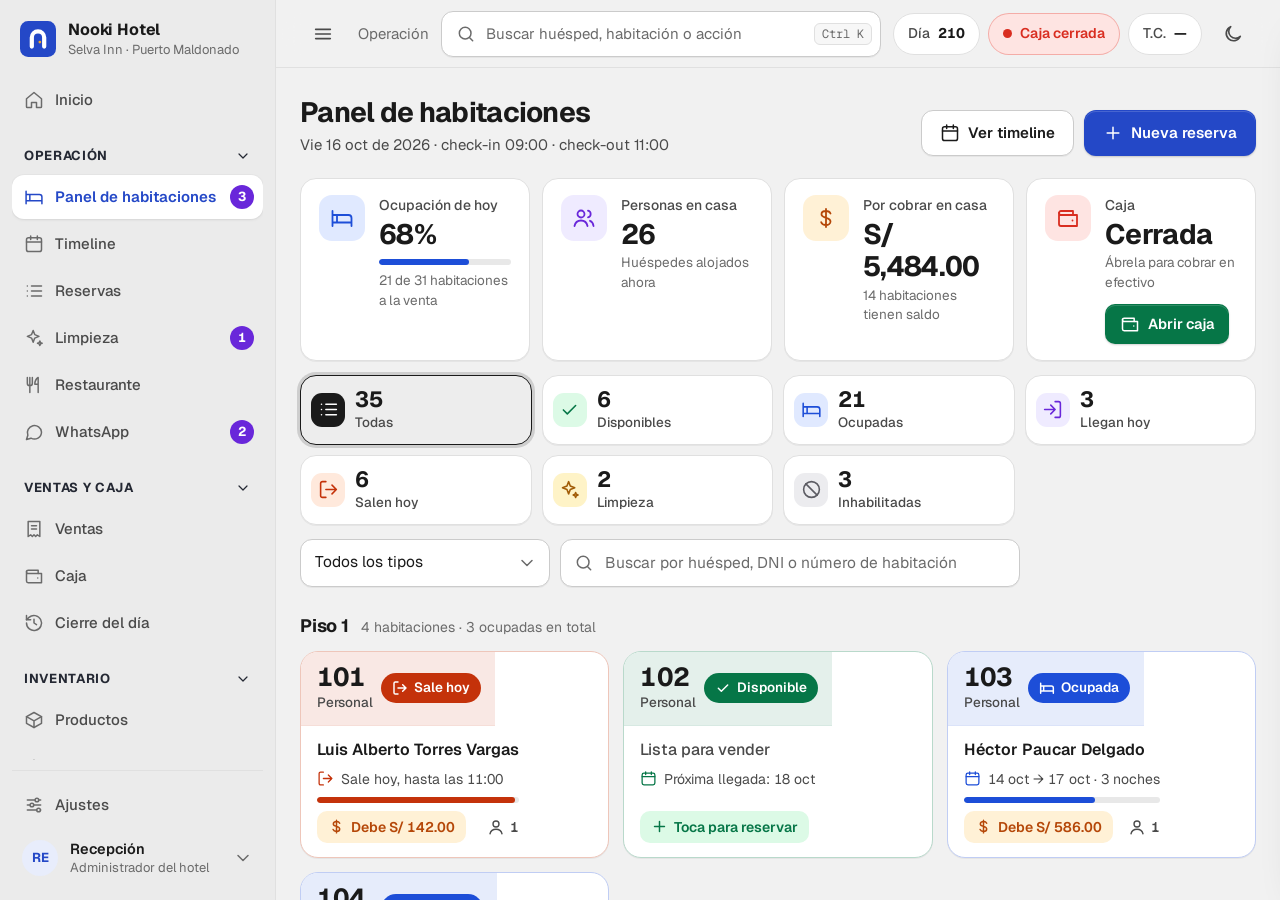
==== app/vista-previa/index.html @ d1048836 "Inicio con mapa de módulos por rol y vista previa del sistema completo - Inicio muestra todos los mó" ====
<!doctype html>
<html lang="es">
<head>
<!-- COPIA GENERADA de prototipo/Nooki-Hotel-prototipo.html (vista previa con datos de ejemplo). No editar aquí: editar el prototipo y volver a copiar. -->
<meta name="robots" content="noindex, nofollow">
<meta charset="utf-8">
<meta name="viewport" content="width=device-width,initial-scale=1,viewport-fit=cover">
<title>Vista previa · Nooki Hotel</title>
<link rel="preconnect" href="https://fonts.googleapis.com">
<link rel="preconnect" href="https://fonts.gstatic.com" crossorigin>
<link rel="stylesheet" href="https://fonts.googleapis.com/css2?family=Geist:wght@400;500;600;700&family=Geist+Mono:wght@400;500&display=swap">
<style>
/* Layout: app shell táctil — menú lateral claro, barra superior fija; tarjetas teñidas por estado; todo control mide 44–52 px para tocarse con el dedo. */
:root{
  color-scheme:light;
  --bg:#f1f1f1; --side:#ebebeb; --surface:#ffffff; --surface-2:#f7f7f7; --sunken:#e8e8e8;
  --hover:rgba(0,0,0,.05); --press:rgba(0,0,0,.09); --border:#e0e0e0; --border-2:#cbcbcb;
  --text:#1a1a1a; --text-2:#4a4a4a; --text-3:#6b6b6b;
  --grp-h:#242833;
  --primary:#2448c7; --primary-h:#1b379c; --on-primary:#ffffff;
  --accent:#2448c7; --accent-soft:#e8edfc; --on-accent:#ffffff; --focus:rgba(36,72,199,.3);
  /* estados: cinco familias de color bien separadas + gris */
  --ok:#067647; --ok-s:#dcfae6;
  --occ:#1d4ed8; --occ-s:#e0e9ff;
  --out:#c4320a; --out-s:#ffe9dc;
  --conf:#6927da; --conf-s:#efebff;
  --res:#6927da; --res-s:#f6f3ff;
  --clean:#a15c07; --clean-s:#fef3c7;
  --off:#5c5c63; --off-s:#ececef;
  --due:#b54708; --due-s:#fff1d6;
  --danger:#d92d20; --danger-s:#fee4e2;
  --on-s:#ffffff; --on-danger:#ffffff;
  --toast:#1a1a1a; --toast-fg:#f5f5f5;
  --scroll:rgba(0,0,0,.16); --scroll-h:rgba(0,0,0,.32);
  --sh-xs:0 1px 0 rgba(0,0,0,.05);
  --sh-sm:0 1px 3px rgba(0,0,0,.08),0 0 0 1px rgba(0,0,0,.02);
  --sh-lg:0 18px 44px -12px rgba(0,0,0,.22),0 2px 8px rgba(0,0,0,.06);
  --sans:"Geist", ui-sans-serif, system-ui, -apple-system, "Segoe UI", sans-serif;
  --mono:"Geist Mono", ui-monospace, SFMono-Regular, Menlo, Consolas, monospace;
  --ease:cubic-bezier(.2,.8,.2,1); --ease-dw:cubic-bezier(.32,.72,0,1);
}
/* Modo oscuro: solo si el usuario lo activa desde el botón */
:root[data-ui="dark"]{
  --bg:#0f0f0f; --side:#141414; --surface:#1a1a1a; --surface-2:#1f1f1f; --sunken:#121212;
  --hover:rgba(255,255,255,.06); --press:rgba(255,255,255,.1); --border:#2c2c2c; --border-2:#3c3c3c;
  --text:#ededed; --text-2:#b0b0b0; --text-3:#8a8a8a;
  --grp-h:#dfe3ec;
  --primary:#8ba5f7; --primary-h:#a9bdfa; --on-primary:#0f0f0f;
  --accent:#8ba5f7; --accent-soft:#1b2342; --on-accent:#0f0f0f; --focus:rgba(139,165,247,.35);
  --ok:#47cd89; --ok-s:#0f2b1d; --occ:#84a9ff; --occ-s:#172446; --out:#ff8a5b; --out-s:#33190d;
  --conf:#b9a4ff; --conf-s:#241b42; --res:#b9a4ff; --res-s:#1d1830; --clean:#fdb022; --clean-s:#2f2410;
  --off:#a0a0a8; --off-s:#242427; --due:#fdb022; --due-s:#2f2410;
  --danger:#f97066; --danger-s:#3a1715; --on-s:#111111; --on-danger:#1a0c0b;
  --toast:#ededed; --toast-fg:#141414;
  --scroll:rgba(255,255,255,.16); --scroll-h:rgba(255,255,255,.3);
  --sh-xs:0 1px 0 rgba(0,0,0,.3); --sh-sm:0 1px 3px rgba(0,0,0,.45);
  --sh-lg:0 18px 44px -12px rgba(0,0,0,.7),0 2px 8px rgba(0,0,0,.4);
  color-scheme:dark;
}

*,*::before,*::after{box-sizing:border-box}
html,body{height:100%}
body{background:var(--bg);color:var(--text);font-family:var(--sans);font-size:15px;line-height:1.45;-webkit-font-smoothing:antialiased;overflow:hidden;-webkit-tap-highlight-color:transparent}
button,input,textarea{font:inherit;color:inherit}
button{cursor:pointer;touch-action:manipulation}
h1,h2,h3,p,dl,dd,ul,ol{margin:0}
ul,ol{padding:0;list-style:none}
a{color:inherit}
.ic{width:20px;height:20px;flex:none;fill:none;stroke:currentColor;stroke-width:1.8;stroke-linecap:round;stroke-linejoin:round}
.tn{font-variant-numeric:tabular-nums}
.mono{font-family:var(--mono);font-size:.92em}
:focus-visible{outline:3px solid var(--accent);outline-offset:2px}
.sr{position:absolute;width:1px;height:1px;overflow:hidden;clip:rect(0 0 0 0);white-space:nowrap}
*{scrollbar-width:thin;scrollbar-color:var(--scroll) transparent}
*:hover{scrollbar-color:var(--scroll-h) transparent}
::-webkit-scrollbar{width:10px;height:10px}
::-webkit-scrollbar-track,::-webkit-scrollbar-corner{background:transparent}
::-webkit-scrollbar-button{display:none;width:0;height:0}
::-webkit-scrollbar-thumb{background:var(--scroll);border-radius:10px;border:3px solid transparent;background-clip:padding-box}
::-webkit-scrollbar-thumb:hover{background:var(--scroll-h);border:3px solid transparent;background-clip:padding-box}

/* status scopes */
.st-ok{--s:var(--ok);--ss:var(--ok-s)} .st-occ{--s:var(--occ);--ss:var(--occ-s)} .st-res{--s:var(--res);--ss:var(--res-s)}
.st-conf{--s:var(--conf);--ss:var(--conf-s)} .st-clean{--s:var(--clean);--ss:var(--clean-s)} .st-off{--s:var(--off);--ss:var(--off-s)}
.st-out{--s:var(--out);--ss:var(--out-s)} .st-dan{--s:var(--danger);--ss:var(--danger-s)} .st-due{--s:var(--due);--ss:var(--due-s)}
.st-all{--s:var(--text);--ss:var(--sunken)}
.pill{display:inline-flex;align-items:center;gap:6px;height:30px;padding:0 11px;border-radius:999px;background:var(--ss);color:var(--s);font-size:13.5px;font-weight:600;white-space:nowrap;flex:none}
.pill .ic{width:16px;height:16px;stroke-width:2.2}
.pill.solid{background:var(--s);color:var(--on-s)}
.pill.st-res,.pill.st-res.solid{background:var(--surface);color:var(--s);border:1.5px dashed var(--s);padding:0 10px}

/* shell */
.app{display:grid;grid-template-columns:276px minmax(0,1fr);height:100%}
.side{display:flex;flex-direction:column;min-height:0;background:var(--side);border-right:1px solid var(--border);padding-block:14px;padding-left:max(12px, env(safe-area-inset-left, 0px));padding-right:12px}
.brand{display:flex;align-items:center;gap:12px;padding:4px 8px 18px}
.brand svg{width:36px;height:36px;flex:none}
.brand b{display:block;font-weight:700;font-size:16px;letter-spacing:-.01em}
.brand small{display:block;color:var(--text-3);font-size:13px;white-space:nowrap;overflow:hidden;text-overflow:ellipsis}
.brand > div{min-width:0}
.nav{flex:1;min-height:0;overflow-y:auto;display:grid;align-content:start;gap:3px;margin-right:-8px;padding-right:8px;scrollbar-color:transparent transparent}
.nav:hover,.nav:focus-within{scrollbar-color:var(--scroll) transparent}
.nav::-webkit-scrollbar{width:8px}
.nav::-webkit-scrollbar-thumb{background:transparent}
.nav:hover::-webkit-scrollbar-thumb{background:var(--scroll);background-clip:padding-box}
.ni{display:flex;align-items:center;gap:12px;min-height:44px;padding:0 12px;border-radius:12px;color:var(--text-2);font-size:15px;font-weight:500;text-decoration:none;transition:background .15s,color .15s}
.ni:hover{background:var(--hover);color:var(--text)}
.ni:active{background:var(--press)}
.ni .ic{color:var(--text-3);transition:color .15s}
.ni.on{background:var(--surface);color:var(--accent);font-weight:600;box-shadow:var(--sh-sm)}
.ni.on .ic{color:var(--accent)}
.ni > span:not(.bd){min-width:0;overflow:hidden;text-overflow:ellipsis;white-space:nowrap}
.ni .bd{margin-left:auto;font-size:13px;font-weight:700;color:var(--on-s);font-variant-numeric:tabular-nums}
.ni .bd:not(:empty){min-width:24px;height:24px;display:inline-grid;place-items:center;padding:0 7px;border-radius:999px;background:var(--conf)}
.grp{margin-top:14px}
.grp-h{display:flex;align-items:center;justify-content:space-between;width:100%;min-height:34px;padding:0 12px;border:0;background:none;color:var(--text-3);font-size:13px;font-weight:600;border-radius:8px;text-transform:uppercase;letter-spacing:.05em}
.grp-h{color:var(--grp-h);font-weight:700}
.grp-h:hover{color:var(--grp-h);background:var(--hover)}
.grp-h .ic{width:16px;height:16px;transition:transform .25s var(--ease)}
.grp.closed .grp-h .ic{transform:rotate(-90deg)}
.grp-b{display:grid;grid-template-rows:1fr;transition:grid-template-rows .3s var(--ease)}
.grp.closed .grp-b{grid-template-rows:0fr}
.grp-b > div{overflow:hidden;display:grid;gap:3px;padding-top:2px}
.side-f{display:grid;gap:3px;border-top:1px solid var(--border);padding-top:12px;margin-top:10px}
.me{display:flex;align-items:center;gap:12px;width:100%;min-height:56px;padding:6px 10px;border:0;border-radius:12px;background:none;text-align:left}
.me:hover{background:var(--hover)}
.me b{display:block;font-size:14.5px;font-weight:600}
.me small{display:block;font-size:13px;color:var(--text-3)}
.me .ic{margin-left:auto;color:var(--text-3)}
.av{display:inline-grid;place-items:center;width:36px;height:36px;border-radius:50%;background:var(--accent-soft);color:var(--accent);font-size:13px;font-weight:700;flex:none}
.av .ic{width:18px;height:18px}
.av.sm{width:36px;height:36px;font-size:12.5px}
.av.lg{width:52px;height:52px;font-size:17px}
.side-scrim{display:none}

.main{position:relative;min-width:0;min-height:0;overflow-y:auto;overflow-x:hidden}
.top{position:sticky;top:0;z-index:30;display:flex;align-items:center;gap:12px;height:68px;padding-left:max(24px, env(safe-area-inset-left, 0px));padding-right:max(24px, env(safe-area-inset-right, 0px));background:color-mix(in srgb,var(--bg) 86%,transparent);-webkit-backdrop-filter:blur(14px) saturate(1.4);backdrop-filter:blur(14px) saturate(1.4);border-bottom:1px solid var(--border)}
.crumbs{flex:1 1 0;min-width:0;display:flex;align-items:center;gap:6px;font-size:15px;color:var(--text-3);white-space:nowrap;overflow:hidden}
.crumbs b{color:var(--text);font-weight:600;overflow:hidden;text-overflow:ellipsis}
.crumbs .ic{width:16px;height:16px}
.search-trig{flex:0 1 440px;display:flex;align-items:center;gap:10px;height:46px;padding:0 8px 0 14px;border:1px solid var(--border-2);border-radius:12px;background:var(--surface);color:var(--text-3);font-size:15px;box-shadow:var(--sh-xs);transition:border-color .15s,box-shadow .15s}
.search-trig:hover{border-color:var(--text-3);box-shadow:var(--sh-sm)}
.search-trig span{flex:1;text-align:left;overflow:hidden;text-overflow:ellipsis;white-space:nowrap}
kbd{font-family:var(--mono);font-size:12px;line-height:1;padding:4px 7px;border-radius:6px;border:1px solid var(--border);background:var(--surface-2);color:var(--text-3)}
.top-r{flex:1 1 0;display:flex;align-items:center;justify-content:flex-end;gap:8px}
.tag{display:inline-flex;align-items:center;gap:8px;height:42px;padding:0 14px;border-radius:999px;border:1px solid var(--border);background:var(--surface);font-size:14px;font-weight:500;color:var(--text-2);white-space:nowrap}
button.tag{transition:border-color .15s,background .15s,color .15s}
button.tag:hover{border-color:var(--border-2)}
.tag b{font-weight:700;color:var(--text);font-variant-numeric:tabular-nums}
#cajaBtn{background:var(--danger-s);border-color:color-mix(in srgb,var(--danger) 30%,transparent);color:var(--danger);font-weight:600}
#cajaBtn.on{background:var(--ok-s);border-color:color-mix(in srgb,var(--ok) 30%,transparent);color:var(--ok)}
.tag .dot{width:9px;height:9px;border-radius:50%;background:currentColor}
.tag.on .dot{box-shadow:0 0 0 4px color-mix(in srgb,currentColor 18%,transparent)}
.only-m{display:none}

.view{max-width:1400px;margin-inline:auto;padding-block:28px 80px;padding-left:max(24px, env(safe-area-inset-left, 0px));padding-right:max(24px, env(safe-area-inset-right, 0px))}
.view.enter > *{animation:viewIn .4s var(--ease) both}
.view.enter > *:nth-child(2){animation-delay:.04s}
.view.enter > *:nth-child(3){animation-delay:.08s}
.view.enter > *:nth-child(n+4){animation-delay:.12s}
@keyframes viewIn{from{opacity:0;transform:translateY(6px)}}
@keyframes fadeUp{from{opacity:0;transform:translateY(8px)}}
@keyframes fadeIn{from{opacity:0;transform:translateY(3px)}}

.page-head{display:flex;align-items:flex-end;justify-content:space-between;gap:16px;flex-wrap:wrap;margin-bottom:22px}
h1{font-size:28px;font-weight:700;letter-spacing:-.025em;line-height:1.15;text-wrap:balance}
.sub{color:var(--text-2);font-size:15px;margin-top:6px}
.head-actions{display:flex;gap:10px;flex-wrap:wrap}
.back{display:inline-flex;align-items:center;gap:6px;min-height:40px;color:var(--text-2);font-size:15px;font-weight:500;text-decoration:none;margin-bottom:2px}
.back:hover{color:var(--text)}

/* controls */
.btn{display:inline-flex;align-items:center;justify-content:center;gap:8px;min-height:46px;padding:0 18px;border-radius:12px;border:1px solid var(--border-2);background:var(--surface);color:var(--text);font-size:15px;font-weight:600;white-space:nowrap;text-decoration:none;box-shadow:var(--sh-xs);transition:background .15s,border-color .15s,transform .12s,box-shadow .15s,filter .15s}
.btn:hover{background:var(--surface-2);border-color:var(--text-3)}
.btn:active{transform:scale(.97)}
.btn-primary,.btn-ok,.btn-occ,.btn-out,.btn-danger{border-color:transparent;box-shadow:inset 0 1px 0 rgba(255,255,255,.16),0 1px 2px rgba(0,0,0,.18)}
.btn-primary{background:var(--primary);color:var(--on-primary)}
.btn-primary:hover{background:var(--primary-h);border-color:transparent}
.btn-ok{background:var(--ok);color:var(--on-s)}
.btn-occ{background:var(--occ);color:var(--on-s)}
.btn-out{background:var(--out);color:var(--on-s)}
.btn-danger{background:var(--danger);color:var(--on-danger)}
.btn-ok:hover,.btn-occ:hover,.btn-out:hover,.btn-danger:hover{border-color:transparent;filter:brightness(.92)}
.btn-ok:hover{background:var(--ok)} .btn-occ:hover{background:var(--occ)} .btn-out:hover{background:var(--out)} .btn-danger:hover{background:var(--danger)}
.btn-sm{min-height:40px;padding:0 14px;font-size:14.5px;border-radius:10px}
.btn-lg{min-height:54px;font-size:16px;border-radius:14px}
.btn-block{width:100%}
.btn[disabled]{opacity:.45;pointer-events:none}
.btn-icon{display:inline-grid;place-items:center;width:46px;height:46px;border-radius:12px;border:1px solid transparent;background:none;color:var(--text-2);transition:background .15s,color .15s}
.btn-icon:hover{background:var(--hover);color:var(--text)}
.btn-icon:active{background:var(--press)}
.btn-icon .ic{width:22px;height:22px}
.card{background:var(--surface);border:1px solid var(--border);border-radius:16px;box-shadow:var(--sh-xs)}
input[type=text],input[type=search],input[type=number],input[type=date],input[type=email],input[type=time],input[type=tel],input:not([type]),textarea{width:100%;height:48px;padding:0 14px;border-radius:12px;border:1px solid var(--border-2);background:var(--surface);font-size:15.5px;box-shadow:var(--sh-xs);transition:border-color .15s,box-shadow .15s}
textarea{height:auto;min-height:88px;padding:12px 14px;resize:vertical;line-height:1.45}
input:focus,textarea:focus{outline:none;border-color:var(--accent);box-shadow:0 0 0 4px var(--focus)}
input::placeholder,textarea::placeholder{color:var(--text-3)}
input[type=search]::-webkit-search-cancel-button{display:none}
.err-b{border-color:var(--danger)!important;box-shadow:0 0 0 3px var(--danger-s)!important}
.field{display:grid;grid-template-columns:minmax(0,1fr);gap:8px;min-width:0;align-content:start}
.field > label,.field > .lb{font-size:14px;font-weight:600;color:var(--text-2)}
.ferr{display:flex;align-items:center;gap:6px;font-size:14px;font-weight:500;color:var(--danger)}
.inp-ic{position:relative}
.inp-ic > .ic{position:absolute;left:14px;top:50%;translate:0 -50%;color:var(--text-3);pointer-events:none}
.inp-ic input{padding-left:44px}
.inp-pre{position:relative}
.inp-pre > span{position:absolute;left:14px;top:50%;translate:0 -50%;color:var(--text-3);font-size:15px;font-weight:500;pointer-events:none}
.inp-pre input{padding-left:40px;font-variant-numeric:tabular-nums;font-weight:600}
.sel{display:inline-flex;align-items:center;justify-content:space-between;gap:10px;width:100%;min-height:48px;padding:0 12px 0 14px;border-radius:12px;border:1px solid var(--border-2);background:var(--surface);font-size:15.5px;text-align:left;box-shadow:var(--sh-xs);transition:border-color .15s,box-shadow .15s}
.sel:hover{border-color:var(--text-3)}
.sel span{min-width:0;overflow:hidden;text-overflow:ellipsis;white-space:nowrap}
.sel.ph span{color:var(--text-3)}
.sel .ic{color:var(--text-3);transition:transform .2s var(--ease)}
.sel[aria-expanded="true"]{border-color:var(--accent);box-shadow:0 0 0 4px var(--focus)}
.sel[aria-expanded="true"] .ic{transform:rotate(180deg)}
.segm{display:grid;grid-auto-flow:column;grid-auto-columns:1fr;gap:4px;padding:4px;border-radius:14px;background:var(--sunken)}
.segm button{min-height:44px;border:0;border-radius:10px;background:none;color:var(--text-2);font-size:15px;font-weight:600;transition:background .2s,color .2s,box-shadow .2s}
.segm button[aria-checked="true"]{background:var(--surface);color:var(--accent);box-shadow:var(--sh-sm)}
.stepper{display:flex;align-items:center;justify-content:space-between;height:48px;padding:0 4px;border-radius:12px;border:1px solid var(--border-2);background:var(--surface)}
.stepper button{width:44px;height:40px;border:0;border-radius:9px;background:var(--surface-2);color:var(--text);font-size:20px;font-weight:600;line-height:1}
.stepper button:hover{background:var(--hover)}
.stepper button:active{background:var(--press)}
.stepper output{font-weight:600;font-size:15.5px;font-variant-numeric:tabular-nums}
.warn{display:flex;align-items:center;gap:10px;flex-wrap:wrap;padding:12px 14px;border-radius:12px;background:var(--clean-s);color:var(--clean);font-size:14.5px;font-weight:500}
.warn span{flex:1;min-width:160px}

/* panel */
.kpis{display:grid;grid-template-columns:repeat(4,minmax(0,1fr));gap:12px;margin-bottom:14px}
.kpi{display:flex;gap:14px;align-items:flex-start;padding:16px 18px;text-align:left;min-width:0}
button.kpi{cursor:pointer;transition:border-color .15s,box-shadow .15s,transform .12s}
button.kpi:hover{border-color:color-mix(in srgb,var(--s) 40%,var(--surface));box-shadow:var(--sh-sm)}
button.kpi:active{transform:scale(.985)}
.kpi-ic{display:grid;place-items:center;width:46px;height:46px;border-radius:13px;background:var(--ss);color:var(--s);flex:none}
.kpi-ic .ic{width:24px;height:24px}
.kpi-t{display:grid;gap:3px;min-width:0;flex:1}
.kpi .k{font-size:14px;font-weight:500;color:var(--text-2)}
.kpi .v{font-size:28px;font-weight:700;letter-spacing:-.025em;font-variant-numeric:tabular-nums;line-height:1.15;color:var(--text)}
.kpi .s{font-size:13.5px;color:var(--text-3)}
.kpi .btn{margin-top:8px;justify-self:start}
.meter{display:block;height:6px;border-radius:6px;background:var(--sunken);overflow:hidden;margin-block:6px 3px}
.meter i{display:block;height:100%;border-radius:6px;background:var(--s,var(--accent));transform-origin:left;animation:grow .9s var(--ease) both}
@keyframes grow{from{transform:scaleX(0)}}
.ftiles{display:grid;grid-template-columns:repeat(7,minmax(0,1fr));gap:10px;margin-bottom:14px}
.ft{display:grid;grid-template-columns:auto minmax(0,1fr);grid-template-rows:auto auto;column-gap:10px;align-items:center;min-height:70px;padding:10px;border-radius:16px;border:1.5px solid var(--border);background:var(--surface);text-align:left;box-shadow:var(--sh-xs);transition:border-color .18s,background .18s,box-shadow .18s,transform .12s}
.ft:hover{border-color:color-mix(in srgb,var(--s) 45%,var(--surface))}
.ft:active{transform:scale(.97)}
.ft-ic{grid-row:1/3;display:grid;place-items:center;width:34px;height:34px;border-radius:11px;background:var(--ss);color:var(--s);transition:background .18s,color .18s}
.ft-ic .ic{width:21px;height:21px}
.ft-n{font-size:22px;font-weight:700;line-height:1.1;font-variant-numeric:tabular-nums;color:var(--text)}
.ft-l{font-size:13.5px;font-weight:500;color:var(--text-2);white-space:nowrap;overflow:hidden;text-overflow:ellipsis}
.ft[aria-pressed="true"]{border-color:var(--s);background:color-mix(in srgb,var(--s) 8%,var(--surface));box-shadow:0 0 0 3px color-mix(in srgb,var(--s) 16%,transparent)}
.ft[aria-pressed="true"] .ft-ic{background:var(--s);color:var(--on-s)}
.ft[aria-pressed="true"] .ft-n{color:var(--s)}
.st-all.ft[aria-pressed="true"] .ft-n{color:var(--text)}
.ft.st-res .ft-ic{border:1.5px dashed var(--s)}
.toolbar{display:flex;align-items:center;gap:10px;flex-wrap:wrap;margin-bottom:26px}
.toolbar .sel{width:250px}
.toolbar .tb-s{flex:1 1 260px;max-width:460px}
.floor{margin-bottom:30px}
.floor-h{display:flex;align-items:baseline;gap:12px;margin-bottom:12px}
.floor-h h2{font-size:18px;font-weight:700;letter-spacing:-.01em}
.floor-h span{font-size:14px;color:var(--text-3)}
.rooms{display:grid;grid-template-columns:repeat(auto-fill,minmax(250px,1fr));gap:14px}
.room{display:flex;flex-direction:column;min-height:186px;padding:0;border-radius:18px;border:1.5px solid color-mix(in srgb,var(--s) 28%,var(--surface));background:var(--surface);text-align:left;overflow:hidden;box-shadow:var(--sh-xs);transition:border-color .18s,box-shadow .18s,transform .18s;animation:fadeUp .42s var(--ease) both;animation-delay:calc(var(--i) * 14ms)}
.soft .room{animation:none}
.room:hover{border-color:color-mix(in srgb,var(--s) 55%,var(--surface));box-shadow:0 6px 18px -8px color-mix(in srgb,var(--s) 45%,transparent);transform:translateY(-2px)}
.room:active{transform:scale(.98)}
.rc-top{display:flex;align-items:center;justify-content:space-between;gap:8px;padding:12px 14px 12px 16px;background:color-mix(in srgb,var(--s) 11%,var(--surface));border-bottom:1px solid color-mix(in srgb,var(--s) 16%,var(--surface))}
.rc-num{display:block;font-size:26px;font-weight:700;letter-spacing:-.03em;line-height:1.05;font-variant-numeric:tabular-nums;color:var(--text)}
.rc-type{display:block;font-size:13.5px;font-weight:500;color:var(--text-2);margin-top:2px}
.rc-body{flex:1;display:flex;flex-direction:column;gap:8px;padding:12px 16px 14px}
.room.st-off .rc-body{background:repeating-linear-gradient(135deg,var(--surface) 0 10px,var(--surface-2) 10px 20px)}
.rc-guest{display:block;font-size:16px;font-weight:600;white-space:nowrap;overflow:hidden;text-overflow:ellipsis}
.rc-guest.mu{color:var(--text-2);font-weight:500;white-space:normal}
.rc-dates{display:flex;align-items:center;gap:7px;font-size:14px;color:var(--text-2);font-variant-numeric:tabular-nums}
.rc-dates .ic{width:17px;height:17px;color:var(--s)}
.rc-bar{display:block;height:6px;border-radius:6px;background:var(--sunken);overflow:hidden}
.rc-bar i{display:block;height:100%;border-radius:6px;background:var(--s)}
.rc-foot{margin-top:auto;display:flex;align-items:center;justify-content:space-between;gap:8px}
.badge{display:inline-flex;align-items:center;gap:6px;min-height:32px;padding:0 11px;border-radius:10px;font-size:14px;font-weight:600;font-variant-numeric:tabular-nums}
.badge .ic{width:17px;height:17px;stroke-width:2.1}
.badge.due{background:var(--due-s);color:var(--due)}
.badge.paid,.badge.free{background:var(--ok-s);color:var(--ok)}
.badge.clean{background:var(--clean-s);color:var(--clean)}
.pax{display:inline-flex;align-items:center;gap:5px;color:var(--text-2);font-size:14px;font-weight:600;font-variant-numeric:tabular-nums}
.pax .ic{width:18px;height:18px}
.empty{padding:36px 18px;text-align:center;color:var(--text-3);border:1.5px dashed var(--border-2);border-radius:16px;font-size:15px}
.empty b{display:block;color:var(--text);font-weight:600;margin-bottom:4px}

/* popover */
.pop{position:fixed;z-index:95;min-width:220px;max-width:min(400px,calc(100vw - 16px));max-height:min(440px,calc(100vh - 24px));overflow-y:auto;padding:6px;border-radius:16px;background:var(--surface);border:1px solid var(--border);box-shadow:var(--sh-lg);animation:popIn .17s var(--ease) both}
.pop.out{animation:popOut .12s ease forwards}
@keyframes popIn{from{opacity:0;transform:scale(.96) translateY(-4px)}}
@keyframes popOut{to{opacity:0;transform:scale(.97)}}
.mi{display:flex;align-items:center;gap:12px;width:100%;min-height:48px;padding:0 12px;border:0;border-radius:10px;background:none;font-size:15.5px;text-align:left;color:var(--text)}
.mi:hover,.mi:focus-visible,.mi.act{background:var(--hover);outline:none}
.mi:active{background:var(--press)}
.mi .ic{color:var(--text-3)}
.mi > span{flex:1;min-width:0;overflow:hidden;text-overflow:ellipsis;white-space:nowrap}
.mi small{color:var(--text-3);font-size:13.5px;font-variant-numeric:tabular-nums;white-space:nowrap}
.mi .tick{color:var(--accent)}
.mi[aria-selected="true"]{color:var(--accent);font-weight:600}
.mi.danger,.mi.danger .ic{color:var(--danger)}
.mi[disabled]{opacity:.5;cursor:default}
.mi.cli{padding-block:8px}
.mi.cli > span{display:grid;white-space:normal}
.mi.cli b{font-weight:600;overflow:hidden;text-overflow:ellipsis;white-space:nowrap}
.mh{padding:10px 12px 4px;font-size:12.5px;font-weight:700;color:var(--text-3);text-transform:uppercase;letter-spacing:.05em}
.sep{height:1px;background:var(--border);margin:6px -6px}
.pop-s{display:flex;align-items:center;gap:10px;margin:-6px -6px 6px;padding:4px 14px;border-bottom:1px solid var(--border)}
.pop-s .ic{color:var(--text-3)}
.pop-s input{border:0!important;box-shadow:none!important;padding:0;height:48px;background:transparent}
.pop-txt{padding:10px 12px 12px;font-size:14.5px;color:var(--text-2);max-width:300px}
.pop-txt b{display:block;color:var(--text);font-weight:700;margin-bottom:2px}
.pop-form{display:grid;gap:12px;padding:10px;width:290px}

/* drawer */
.dw{position:fixed;inset:0;z-index:60;pointer-events:none}
.dw.open{pointer-events:auto}
.dw-scrim{position:absolute;inset:0;background:rgba(12,12,11,.3);opacity:0;transition:opacity .3s ease}
.dw.open .dw-scrim{opacity:1}
.drawer{position:absolute;top:calc(10px + env(safe-area-inset-top, 0px));right:calc(10px + env(safe-area-inset-right, 0px));bottom:calc(10px + env(safe-area-inset-bottom, 0px));width:min(600px,calc(100vw - 20px));display:flex;flex-direction:column;overflow:hidden;background:var(--surface);border:1px solid var(--border);border-radius:20px;box-shadow:var(--sh-lg);transform:translateX(calc(100% + 24px));transition:transform .5s var(--ease-dw)}
.dw.open .drawer{transform:none}
#dwIn{display:flex;flex-direction:column;height:100%;min-height:0}
.dw-h{display:flex;align-items:center;justify-content:space-between;gap:12px;padding:16px 12px 16px 20px;background:color-mix(in srgb,var(--s,var(--text)) 10%,var(--surface));border-bottom:1px solid color-mix(in srgb,var(--s,var(--text)) 18%,var(--surface))}
.dw-num{display:block;font-size:26px;font-weight:700;letter-spacing:-.025em;line-height:1.1}
.dw-type{display:block;font-size:14.5px;color:var(--text-2);margin-top:3px}
.dw-h > div:first-child{min-width:0}
.pill.pill-m{display:none}
.dw-hact{display:flex;align-items:center;gap:4px}
.dw-hact .pill{margin-right:4px}
.dw-body{flex:1;min-height:0;overflow-y:auto;padding:20px;display:flex;flex-direction:column;gap:20px}
.dw-body > *{flex:none}
.guest{display:flex;align-items:center;gap:14px;flex-wrap:wrap}
.guest b{display:block;font-size:18px;font-weight:700}
.guest > div > span{display:block;color:var(--text-2);font-size:14.5px}
.chip{display:inline-flex;align-items:center;gap:7px;min-height:36px;padding:0 12px;border-radius:999px;border:1px solid var(--border-2);font-size:14px;font-weight:500;color:var(--text-2);margin-left:auto}
.chip .ic{width:17px;height:17px}
.stay{display:grid;grid-template-columns:repeat(3,minmax(0,1fr));gap:1px;background:var(--border);border:1px solid var(--border);border-radius:14px;overflow:hidden}
.stay > div{background:var(--surface);padding:12px 14px;min-width:0}
.stay dt{font-size:13px;font-weight:500;color:var(--text-3)}
.stay dd{margin-top:3px;font-size:15.5px;font-weight:600;overflow:hidden;text-overflow:ellipsis}
.stay dd small{display:block;font-weight:400;font-size:13.5px;color:var(--text-2)}
.tabs{position:relative;display:flex;gap:4px;border-bottom:1px solid var(--border);overflow-x:auto;scrollbar-width:none}
.tabs::-webkit-scrollbar{display:none}
.tab{flex:none;min-height:50px;padding:0 14px;border:0;background:none;color:var(--text-3);font-size:15.5px;font-weight:600;white-space:nowrap;transition:color .2s}
.tab:hover{color:var(--text-2)}
.tab[aria-selected="true"]{color:var(--accent)}
.tab .c{margin-left:6px;padding:2px 8px;border-radius:999px;background:var(--sunken);color:var(--text-2);font-size:13px;font-variant-numeric:tabular-nums}
.tab[aria-selected="true"] .c{background:var(--accent-soft);color:var(--accent)}
.tab-ind{position:absolute;left:0;bottom:0;height:3px;width:0;border-radius:3px 3px 0 0;background:var(--accent);transition:transform .38s var(--ease),width .38s var(--ease)}
.dw-tab{display:grid;gap:20px}
.dw-tab.in{animation:fadeIn .26s var(--ease)}
.blk-h{display:flex;align-items:center;justify-content:space-between;gap:10px;margin-bottom:10px}
h3{font-size:16.5px;font-weight:700}
.lines{border:1px solid var(--border);border-radius:14px;overflow:hidden}
.line{display:grid;grid-template-columns:minmax(0,1fr) auto 112px;align-items:center;gap:12px;min-height:64px;padding:10px 14px;border-top:1px solid var(--border)}
.line:first-child{border-top:0;background:var(--surface-2)}
.line b{display:block;font-weight:600}
.line .d{display:block;font-size:13.5px;color:var(--text-3)}
.line.flash{animation:flash 1.2s ease}
@keyframes flash{from{background:var(--accent-soft)}}
.amt{text-align:right;font-weight:600;font-size:15.5px;font-variant-numeric:tabular-nums}
.qty{display:inline-flex;align-items:center;height:44px;border:1px solid var(--border-2);border-radius:12px;padding:2px}
.qty button{width:40px;height:38px;border:0;border-radius:9px;background:var(--surface-2);color:var(--text);font-size:19px;font-weight:600}
.qty button:hover{background:var(--hover)}
.qty button:active{background:var(--press)}
.qty output{min-width:32px;text-align:center;font-size:15.5px;font-weight:600;font-variant-numeric:tabular-nums}
.qty-ro{font-size:14.5px;color:var(--text-3);font-variant-numeric:tabular-nums}
.tot{display:grid;gap:8px;padding:14px 4px 0;font-size:15.5px}
.tot > div{display:flex;justify-content:space-between;color:var(--text-2);font-variant-numeric:tabular-nums}
.tot .due-r{margin-top:4px;padding:14px 16px;border-radius:14px;background:var(--ok-s);color:var(--ok);font-weight:700;font-size:18px}
.tot .due-r.has{background:var(--due-s);color:var(--due)}
.rows{border:1px solid var(--border);border-radius:14px;overflow:hidden}
.row{display:flex;align-items:center;gap:12px;min-height:64px;padding:10px 14px;border-top:1px solid var(--border)}
.row:first-child{border-top:0}
.row .grow{flex:1;min-width:0}
.row b{display:block;font-weight:600;overflow:hidden;text-overflow:ellipsis;white-space:nowrap}
.row small{display:block;font-size:13.5px;color:var(--text-3)}
button.row{width:100%;border-inline:0;border-bottom:0;background:none;text-align:left;transition:background .15s}
button.row:first-child{border-top:0}
button.row:hover{background:var(--hover)}
.notes{display:grid;gap:10px}
.note{padding:12px 14px;border-radius:12px;background:var(--clean-s);border:1px solid color-mix(in srgb,var(--clean) 22%,transparent);animation:fadeIn .25s var(--ease)}
.note small{display:block;margin-top:4px;color:var(--text-2);font-size:13px}
.note-form{display:flex;gap:10px}
.hint{font-size:14px;color:var(--text-3)}
.hist li{position:relative;padding:0 0 18px 26px}
.hist li::before{content:"";position:absolute;left:4px;top:6px;width:10px;height:10px;border-radius:50%;background:var(--border-2)}
.hist li:first-child::before{background:var(--accent);box-shadow:0 0 0 4px var(--accent-soft)}
.hist li::after{content:"";position:absolute;left:8px;top:20px;bottom:2px;width:2px;background:var(--border)}
.hist li:last-child::after{display:none}
.hist b{display:block;font-weight:500}
.hist small{display:block;font-size:13.5px;color:var(--text-3)}
.dw-f{display:flex;align-items:center;justify-content:flex-end;gap:10px;flex-wrap:wrap;padding:14px 20px;border-top:1px solid var(--border);background:var(--surface-2)}
.dw-f .btn{min-height:54px;padding:0 22px;font-size:16px;border-radius:14px}
.dw-f .nt{margin-right:auto;display:inline-flex;align-items:center;gap:7px;font-size:14.5px;font-weight:500;color:var(--text-2)}
.dw-f .nt .ic{color:var(--ok)}
.hero-st{display:flex;gap:16px;align-items:flex-start;padding:18px;border-radius:16px;background:var(--ss)}
.hero-st .hi{display:grid;place-items:center;width:48px;height:48px;border-radius:14px;background:var(--s);color:var(--on-s);flex:none}
.hero-st .hi .ic{width:24px;height:24px}
.hero-st b{display:block;font-size:17px;font-weight:700;color:var(--s)}
.hero-st p{font-size:15px;color:var(--text-2);margin-top:3px}

/* modal + palette */
.modal-wrap,.pal-wrap{position:fixed;inset:0;z-index:70;display:grid;place-items:center;padding-block:16px;padding-left:max(16px, env(safe-area-inset-left, 0px));padding-right:max(16px, env(safe-area-inset-right, 0px))}
.pal-wrap{z-index:80;place-items:start center;padding-top:11vh}
.m-scrim{position:absolute;inset:0;background:rgba(12,12,11,.4);opacity:0;transition:opacity .2s}
.open > .m-scrim{opacity:1}
.modal,.pal{position:relative;width:min(var(--w,500px),100%);max-height:calc(100vh - 32px);display:flex;flex-direction:column;background:var(--surface);border:1px solid var(--border);border-radius:20px;box-shadow:var(--sh-lg);opacity:0;transform:scale(.97) translateY(6px);transition:opacity .2s var(--ease),transform .28s var(--ease)}
.open > .modal,.open > .pal{opacity:1;transform:none}
.m-head{display:flex;align-items:center;justify-content:space-between;gap:12px;padding:12px 12px 12px 20px;border-bottom:1px solid var(--border)}
.m-head h3{font-size:18px}
.m-body{display:grid;gap:16px;padding:20px;overflow-y:auto}
.m-body p{color:var(--text-2);font-size:15.5px}
.m-foot{display:flex;justify-content:flex-end;gap:10px;flex-wrap:wrap;padding:14px 20px;border-top:1px solid var(--border);background:var(--surface-2);border-radius:0 0 20px 20px}
.m-foot .btn{min-height:50px}
.pay-due{display:flex;justify-content:space-between;align-items:center;padding:14px 16px;border-radius:14px;background:var(--due-s);color:var(--due)}
.pay-due span{font-size:15px;font-weight:600}
.pay-due b{font-size:24px;font-weight:700;letter-spacing:-.02em;font-variant-numeric:tabular-nums}
.pal{--w:680px;overflow:hidden}
.pal-in{display:flex;align-items:center;gap:12px;padding:0 16px;border-bottom:1px solid var(--border)}
.pal-in .ic{color:var(--text-3)}
.pal-in input{height:60px;border:0!important;box-shadow:none!important;padding:0;font-size:17px;background:transparent}
.pal-list{max-height:min(440px,58vh);overflow-y:auto;padding:8px}
.pal-g{padding:10px 12px 4px;font-size:12.5px;font-weight:700;color:var(--text-3);text-transform:uppercase;letter-spacing:.05em}
.pi{display:flex;align-items:center;gap:14px;width:100%;min-height:56px;padding:8px 12px;border:0;border-radius:12px;background:none;text-align:left}
.pi.act{background:var(--accent-soft)}
.pi > .ic{color:var(--text-3)}
.pi.act > .ic{color:var(--accent)}
.pi > span{flex:1;min-width:0}
.pi b{display:block;font-weight:600;overflow:hidden;text-overflow:ellipsis;white-space:nowrap}
.pi small{display:block;font-size:13.5px;color:var(--text-3);overflow:hidden;text-overflow:ellipsis;white-space:nowrap}
.pi .go{opacity:0;width:17px;height:17px;transition:opacity .15s}
.pi.act .go{opacity:1}
.pal-none{padding:32px 12px;text-align:center;color:var(--text-3)}
.pal-foot{display:flex;gap:18px;padding:10px 16px;border-top:1px solid var(--border);background:var(--surface-2);font-size:13px;color:var(--text-3)}
.pal-foot span{display:inline-flex;align-items:center;gap:5px}

/* toast + tooltip */
#toasts{position:fixed;right:calc(18px + env(safe-area-inset-right, 0px));bottom:calc(18px + env(safe-area-inset-bottom, 0px));z-index:100;display:grid;gap:10px;justify-items:end;pointer-events:none}
.toast{display:flex;align-items:center;gap:12px;max-width:min(420px,calc(100vw - 36px));padding:14px 18px;border-radius:14px;background:var(--toast);color:var(--toast-fg);font-size:15px;font-weight:500;box-shadow:var(--sh-lg);pointer-events:auto;animation:toastIn .45s cubic-bezier(.21,1.02,.73,1) both}
.toast .ic{width:20px;height:20px;color:#47cd89}
:root[data-ui="dark"] .toast .ic{color:#067647}
.toast.out{animation:toastOut .28s ease forwards}
@keyframes toastIn{from{opacity:0;transform:translateY(14px) scale(.96)}}
@keyframes toastOut{to{opacity:0;transform:translateY(6px) scale(.97)}}
.tip{position:fixed;z-index:96;max-width:280px;padding:10px 12px;border-radius:12px;background:var(--toast);color:var(--toast-fg);font-size:14px;line-height:1.45;pointer-events:none;box-shadow:var(--sh-lg);opacity:0;transition:opacity .12s}
.tip.on{opacity:1}
.tip b{display:block;font-weight:700}

/* timeline */
.tl-tools{display:flex;align-items:center;justify-content:space-between;gap:14px;flex-wrap:wrap;margin-bottom:14px}
.chips{display:flex;gap:8px;flex-wrap:wrap}
.chipb{min-height:44px;padding:0 16px;border-radius:999px;border:1px solid var(--border-2);background:var(--surface);color:var(--text-2);font-size:15px;font-weight:500;transition:background .2s,color .2s,border-color .2s}
.chipb:hover{color:var(--text);border-color:var(--text-3)}
.chipb[aria-pressed="true"]{background:var(--accent);border-color:var(--accent);color:var(--on-accent);font-weight:600}
.legend{display:flex;gap:10px;flex-wrap:wrap;font-size:14px;font-weight:500;color:var(--text-2)}
.legend span{display:inline-flex;align-items:center;gap:7px;min-height:34px;padding:0 12px;border-radius:999px;background:var(--ss);color:var(--s)}
.legend i{width:12px;height:12px;border-radius:4px;background:var(--s)}
.legend .st-res i{background:transparent;border:1.5px dashed var(--s)}
.tl-card{overflow:hidden}
.tl-scroll{overflow:auto;max-height:72vh;overscroll-behavior:contain;-webkit-overflow-scrolling:touch}
.tl{--cw:54px;--lw:196px;--sw:110px;position:relative;width:calc(var(--lw) + 31 * var(--cw) + var(--sw))}
.tl-head{position:sticky;top:0;z-index:5;display:flex;background:var(--surface);border-bottom:1px solid var(--border)}
.tl-corner{position:sticky;left:0;z-index:2;width:var(--lw);flex:none;display:flex;align-items:flex-end;padding:0 16px 12px;background:var(--surface);border-right:1px solid var(--border);font-size:13.5px;font-weight:600;color:var(--text-3)}
.tl-days{display:flex}
.tl-day{width:var(--cw);flex:none;padding:8px 0;text-align:center;font-size:12px;font-weight:600;color:var(--text-3);text-transform:uppercase;letter-spacing:.04em}
.tl-day b{display:grid;place-items:center;width:32px;height:32px;margin:3px auto 0;border-radius:50%;font-size:15px;font-weight:600;color:var(--text);letter-spacing:0;font-variant-numeric:tabular-nums}
.tl-day.wk{background:var(--surface-2)}
.tl-day.today{color:var(--accent)}
.tl-day.today b{background:var(--accent);color:var(--on-accent)}
.tl-sumh{position:sticky;right:0;z-index:2;width:var(--sw);flex:none;display:flex;align-items:flex-end;justify-content:flex-end;padding:0 16px 12px;background:var(--surface);border-left:1px solid var(--border);font-size:13.5px;font-weight:600;color:var(--text-3)}
.tl-body{position:relative}
.tl-grid{position:absolute;top:0;bottom:0;left:var(--lw);display:flex;pointer-events:none}
.tl-grid i{width:var(--cw);flex:none;border-right:1px solid color-mix(in srgb,var(--border) 60%,transparent)}
.tl-grid i.wk{background:var(--surface-2)}
.tl-now{position:absolute;top:0;bottom:0;z-index:2;width:2px;margin-left:-1px;background:var(--accent);pointer-events:none}
.tl-row,.tl-grp{position:relative;display:flex}
.tl-row{height:56px;border-bottom:1px solid var(--border)}
.tl-grp{height:42px;background:var(--surface-2);border-bottom:1px solid var(--border)}
.tl-label{position:sticky;left:0;z-index:3;width:var(--lw);flex:none;display:flex;align-items:center;gap:10px;padding:0 16px;background:var(--surface);border-right:1px solid var(--border);font-size:15px;min-width:0}
.tl-label b{min-width:38px;font-weight:700;font-variant-numeric:tabular-nums}
.tl-label span{color:var(--s);font-size:13.5px;font-weight:600;white-space:nowrap;overflow:hidden;text-overflow:ellipsis}
.tl-label .d{width:10px;height:10px;border-radius:50%;background:var(--s);margin-left:auto;flex:none}
.tl-grp .tl-label{background:var(--surface-2);font-size:13.5px;font-weight:700;color:var(--text-2);text-transform:uppercase;letter-spacing:.04em}
.tl-cells{position:relative;width:calc(31 * var(--cw));flex:none}
.tl-sum{position:sticky;right:0;z-index:3;width:var(--sw);flex:none;display:flex;align-items:center;justify-content:flex-end;padding:0 16px;background:var(--surface);border-left:1px solid var(--border);font-size:14.5px;font-weight:600;color:var(--text-2);font-variant-numeric:tabular-nums}
.tl-grp .tl-sum{background:var(--surface-2);color:var(--text)}
.bar{position:absolute;top:8px;height:40px;padding:0 10px;border-radius:10px;border:1.5px solid color-mix(in srgb,var(--s) 40%,transparent);background:var(--ss);color:var(--s);font-size:14px;font-weight:600;text-align:left;white-space:nowrap;overflow:hidden;text-overflow:ellipsis;transform-origin:left;transition:box-shadow .15s,transform .15s;animation:barIn .5s var(--ease) both}
.bar.st-occ,.bar.st-out,.bar.st-conf{background:var(--s);color:var(--on-s);border-color:transparent}
.bar.st-res{border:1.5px dashed var(--s);background:var(--surface)}
.bar:hover{z-index:1;box-shadow:var(--sh-sm);transform:translateY(-1px)}
.bar:active{transform:scale(.98)}
@keyframes barIn{from{opacity:0;transform:scaleX(.5)}}
.soft .bar{animation:none}

/* nueva reserva */
.nr{display:grid;grid-template-columns:minmax(0,1fr) 380px;gap:18px;align-items:start}
.nr-main{display:grid;gap:18px;min-width:0}
.secc{display:grid;gap:18px;padding:22px}
.sec-h{display:flex;align-items:flex-start;justify-content:space-between;gap:12px;flex-wrap:wrap}
.sec-h h2{display:flex;align-items:center;gap:12px;font-size:19px;font-weight:700}
.sec-h p{margin-top:4px;padding-left:46px;font-size:14.5px;color:var(--text-3)}
.stepn{display:inline-grid;place-items:center;width:34px;height:34px;border-radius:50%;background:var(--accent);color:var(--on-accent);font-size:15px;font-weight:700;flex:none}
.g2{display:grid;grid-template-columns:repeat(2,minmax(0,1fr));gap:16px}
.span2{grid-column:1/-1}
.cli-sel{display:flex;align-items:center;gap:14px;padding:14px 16px;border:1.5px solid color-mix(in srgb,var(--ok) 35%,var(--surface));border-radius:14px;background:var(--ok-s);animation:fadeIn .25s var(--ease)}
.cli-sel b{display:block;font-size:16.5px;font-weight:700}
.cli-sel span{display:block;font-size:14px;color:var(--text-2)}
.cli-sel .av{display:inline-grid;background:var(--ok);color:var(--on-s)}
.cli-sel > div{min-width:0}
.nrc .cli-sel{gap:10px}
.nrc .cli-sel b,.nrc .cli-sel > div > span{white-space:nowrap;overflow:hidden;text-overflow:ellipsis}
.cli-sel .btn{margin-left:auto}
.rlist{display:grid;gap:12px}
.rrow{display:grid;gap:16px;padding:18px;border:1px solid var(--border);border-radius:16px;background:var(--surface-2);animation:fadeUp .3s var(--ease)}
.rrow-h{display:flex;align-items:center;justify-content:space-between;min-height:40px}
.rrow-h span{font-size:15px;font-weight:700;color:var(--text)}
.rgrid{display:grid;grid-template-columns:repeat(4,minmax(0,1fr));gap:14px}
.rgrid .span2{grid-column:span 2}
.rrow-f{display:flex;justify-content:space-between;align-items:center;gap:10px;padding-top:14px;border-top:1px dashed var(--border-2);font-size:15px;color:var(--text-2)}
.rrow-f b{color:var(--text);font-size:17px;font-variant-numeric:tabular-nums}
.nr-side{position:sticky;top:88px}
.sum{display:grid;gap:16px;padding:22px}
.sum h2{font-size:19px;font-weight:700}
.sum-l{display:grid;gap:12px}
.sum-li{display:flex;justify-content:space-between;gap:12px;font-size:15px}
.sum-li > span:first-child{color:var(--text);font-weight:500;min-width:0}
.sum-li small{display:block;font-size:13.5px;color:var(--text-3);font-weight:400}
.sum-li b{font-weight:600;font-variant-numeric:tabular-nums;white-space:nowrap}
.sum-tot{display:flex;justify-content:space-between;align-items:baseline;padding-top:14px;border-top:1px solid var(--border)}
.sum-tot span{font-weight:600}
.sum-tot b{font-size:28px;font-weight:700;letter-spacing:-.025em;font-variant-numeric:tabular-nums}

/* placeholder */
.phc{display:grid;gap:20px;padding:24px}
.ph-top{display:flex;align-items:center;justify-content:space-between;gap:12px;flex-wrap:wrap}
.ph-list{display:grid;grid-template-columns:repeat(auto-fill,minmax(260px,1fr));gap:10px}
.ph-list li{display:flex;align-items:flex-start;gap:12px;padding:14px 16px;border:1px solid var(--border);border-radius:14px;background:var(--surface-2);font-size:15px}
.ph-list .ic{margin-top:1px;color:var(--ok)}


/* comprobante (papel siempre blanco) */
:root{--paper:#ffffff;--paper-ink:#141414;--paper-2:#5e5e5e;--paper-line:#e6e6e6}
/* ventas */
.ptabs{display:flex;gap:4px;border-bottom:1px solid var(--border);margin-bottom:18px;overflow-x:auto;scrollbar-width:none}
.ptab{flex:none;min-height:50px;padding:0 16px;border:0;background:none;color:var(--text-3);font-size:15.5px;font-weight:600;box-shadow:inset 0 -3px 0 transparent;transition:color .2s,box-shadow .25s}
.ptab:hover{color:var(--text-2)}
.ptab[aria-selected="true"]{color:var(--accent);box-shadow:inset 0 -3px 0 var(--accent)}
.ptab .c{margin-left:6px;padding:2px 8px;border-radius:999px;background:var(--sunken);color:var(--text-2);font-size:13px;font-variant-numeric:tabular-nums}
.ptab[aria-selected="true"] .c{background:var(--accent-soft);color:var(--accent)}
.vtool{display:flex;align-items:center;gap:10px;flex-wrap:wrap;margin-bottom:22px}
.vtool .segm{flex:0 1 420px}
.vtool .sel{width:230px}
.vtool .tb-s{flex:1 1 240px}
.vlist{display:grid;gap:24px}
.vday{display:flex;align-items:baseline;justify-content:space-between;gap:12px;flex-wrap:wrap;margin-bottom:10px}
.vday h2{font-size:17px;font-weight:700}
.vday span{font-size:14px;color:var(--text-2);font-variant-numeric:tabular-nums}
.vtable,.ttable{border:1px solid var(--border);border-radius:16px;overflow:hidden;background:var(--surface)}
.vhead,.vrow{display:grid;grid-template-columns:64px 150px minmax(0,1.7fr) 110px minmax(0,1fr) 120px 172px;gap:14px;align-items:center;padding:0 18px}
.vhead,.thead{min-height:44px;background:var(--surface-2);font-size:13px;font-weight:600;color:var(--text-3);border-bottom:1px solid var(--border)}
.vrow{width:100%;min-height:68px;border:0;background:var(--surface);text-align:left;transition:background .15s;animation:fadeUp .35s var(--ease) both;animation-delay:calc(var(--i) * 12ms)}
.soft .vrow{animation:none}
.vrow + .vrow{border-top:1px solid var(--border)}
.vrow:hover{background:var(--hover)}
.vrow:active{background:var(--press)}
.vrow b{display:block;font-weight:600;overflow:hidden;text-overflow:ellipsis;white-space:nowrap}
.vrow small{display:block;font-size:13px;color:var(--text-3);overflow:hidden;text-overflow:ellipsis;white-space:nowrap}
.vc-d{font-weight:600;font-variant-numeric:tabular-nums;color:var(--text-2)}
.vc-room{color:var(--text-2);font-size:14.5px}
.vc-m{display:flex;align-items:center;gap:7px;min-width:0;color:var(--text-2);font-size:14.5px}
.vc-m .ic{width:18px;height:18px;color:var(--text-3)}
.vc-a{text-align:right;font-weight:700;font-size:15.5px;font-variant-numeric:tabular-nums}
.vc-a.void{text-decoration:line-through;color:var(--text-3);font-weight:500}
.vc-s{justify-self:end}
.paper{position:relative;overflow:hidden;padding:20px;border-radius:14px;border:1px solid var(--border);background:var(--paper);color:var(--paper-ink);font-size:14px;box-shadow:var(--sh-sm)}
.pp-h{display:flex;justify-content:space-between;align-items:flex-start;gap:14px;padding-bottom:14px;border-bottom:1px solid var(--paper-line)}
.pp-h b{display:block;font-size:16px;font-weight:700}
.pp-h span{display:block;font-size:13px;color:var(--paper-2)}
.pp-box{flex:none;padding:8px 12px;border:1.5px solid var(--paper-ink);border-radius:8px;text-align:center;font-size:12.5px;line-height:1.45}
.pp-box b{font-size:13px}
.pp-dl{display:grid;grid-template-columns:auto minmax(0,1fr);gap:5px 16px;padding:14px 0;color:var(--paper-2)}
.pp-dl dd{color:var(--paper-ink);font-weight:600;overflow:hidden;text-overflow:ellipsis}
.pp-l{display:flex;justify-content:space-between;gap:14px;padding:12px 0;border-block:1px solid var(--paper-line)}
.pp-l b{font-variant-numeric:tabular-nums;white-space:nowrap}
.pp-t{display:grid;gap:4px;max-width:240px;margin-left:auto;padding-top:12px;font-variant-numeric:tabular-nums}
.pp-t div{display:flex;justify-content:space-between;gap:16px}
.pp-t .t{margin-top:4px;padding-top:7px;border-top:1.5px solid var(--paper-ink);font-size:16px;font-weight:700}
.pp-void{position:absolute;top:46%;left:50%;translate:-50% -50%;rotate:-14deg;padding:4px 18px;border:4px solid rgba(217,45,32,.3);border-radius:12px;color:rgba(217,45,32,.3);font-size:46px;font-weight:800;letter-spacing:.12em;pointer-events:none}
.btn-dang-o{color:var(--danger);border-color:color-mix(in srgb,var(--danger) 40%,var(--surface))}
.btn-dang-o:hover{background:var(--danger-s);border-color:var(--danger)}
/* caja */
.caja-hero{display:grid;grid-template-columns:auto minmax(0,1fr) minmax(260px,340px);gap:22px;align-items:center;padding:26px;margin-bottom:18px;background:color-mix(in srgb,var(--s) 6%,var(--surface));border:1.5px solid color-mix(in srgb,var(--s) 28%,var(--surface))}
.caja-hero .hi{display:grid;place-items:center;width:60px;height:60px;border-radius:18px;background:var(--s);color:var(--on-s)}
.caja-hero .hi .ic{width:28px;height:28px}
.caja-hero h2{font-size:21px;font-weight:700}
.caja-hero p{max-width:54ch;margin-top:4px;color:var(--text-2)}
.caja-open{display:grid;gap:12px}
.cgrid{display:grid;grid-template-columns:minmax(0,1.3fr) minmax(0,1fr);gap:16px;align-items:start;margin-bottom:18px}
.cblk{display:grid;gap:14px;padding:20px;margin-bottom:18px}
.cgrid .cblk{margin-bottom:0}
.mov{display:flex;align-items:center;gap:14px;min-height:66px;padding:10px 0;border-top:1px solid var(--border)}
.mov:first-child{border-top:0}
.mv-ic{display:grid;place-items:center;width:42px;height:42px;border-radius:12px;background:var(--ss);color:var(--s);flex:none}
.mov .grow{flex:1;min-width:0}
.mov b{display:block;font-weight:600}
.mov small{display:block;font-size:13.5px;color:var(--text-3);overflow:hidden;text-overflow:ellipsis;white-space:nowrap}
.mov .amt{color:var(--s);font-weight:700}
.mbar{display:grid;grid-template-columns:130px minmax(0,1fr) 112px;gap:14px;align-items:center;min-height:52px}
.mbar > span:first-child{font-weight:600}
.mbar small{display:block;font-size:13px;font-weight:400;color:var(--text-3)}
.trk{display:block;height:14px;border-radius:7px;background:var(--sunken);overflow:hidden}
.trk i{display:block;height:100%;border-radius:7px;background:var(--accent);transform-origin:left;animation:grow .8s var(--ease) both}
.mbar b{text-align:right;font-variant-numeric:tabular-nums}
.thead,.trow{display:grid;grid-template-columns:minmax(0,1.1fr) minmax(0,1.7fr) repeat(4,minmax(0,.8fr)) 158px;gap:14px;align-items:center;padding:0 18px}
.trow{min-height:66px;border-top:1px solid var(--border);font-variant-numeric:tabular-nums}
.thead + .trow{border-top:0}
.trow b{display:block;font-weight:600}
.trow small{display:block;font-size:13px;color:var(--text-3)}
.diffbox{display:flex;align-items:center;justify-content:space-between;gap:12px;min-height:58px;padding:0 18px;border-radius:14px;background:var(--ss);color:var(--s);font-weight:700;font-size:16.5px;transition:background .2s,color .2s}
.diffbox b{font-size:20px;font-variant-numeric:tabular-nums}
@media (max-width:1100px){
  .cgrid{grid-template-columns:minmax(0,1fr)}
  .vhead,.thead{display:none}
  .vrow{grid-template-columns:minmax(0,1fr) auto;grid-template-areas:"doc a" "cli s" "d m";row-gap:6px;padding:14px 18px}
  .vc-doc{grid-area:doc}.vc-a{grid-area:a}.vc-cli{grid-area:cli}.vc-s{grid-area:s}.vc-d{grid-area:d}.vc-m{grid-area:m;justify-self:end}.vc-room{display:none}
  .trow{grid-template-columns:repeat(2,minmax(0,1fr));row-gap:8px;padding:14px 18px}
  .trow [data-l]::before{content:attr(data-l);display:block;font-size:12.5px;color:var(--text-3);font-weight:500}
}
@media (max-width:900px){.caja-hero{grid-template-columns:minmax(0,1fr)}}
@media (max-width:640px){.vtool .segm,.vtool .sel{flex:1 1 100%;width:100%}.mbar{grid-template-columns:96px minmax(0,1fr) 96px;gap:10px}.pp-h{flex-direction:column}}


/* v4: listas, interruptores, gráficos, restaurante, whatsapp, impresión, reportes, ajustes */
.kpis.five{grid-template-columns:repeat(5,minmax(0,1fr))}
.kpis.five .kpi-ic{display:none}
.kpis.five .v{font-size:25px;white-space:nowrap}
.ftiles.four{grid-template-columns:repeat(4,minmax(0,1fr))}
.ftiles.six{grid-template-columns:repeat(6,minmax(0,1fr))}
.lt{border:1px solid var(--border);border-radius:16px;overflow:hidden;background:var(--surface)}
.lt-h,.lt-r{display:grid;grid-template-columns:var(--cols);gap:14px;align-items:center;padding:0 18px}
.lt-h{min-height:44px;background:var(--surface-2);border-bottom:1px solid var(--border);font-size:13px;font-weight:600;color:var(--text-3)}
.lt-h .r,.lt-r .r{text-align:right;justify-self:end}
.lt-r{width:100%;min-height:66px;padding-block:8px;border:0;background:var(--surface);text-align:left;font-size:15px;animation:fadeUp .3s var(--ease) both}
.soft .lt-r{animation:none}
.lt-r + .lt-r{border-top:1px solid var(--border)}
button.lt-r:hover{background:var(--hover)}
button.lt-r:active{background:var(--press)}
.lt-r .c{min-width:0}
.lt-r b{display:block;font-weight:600;overflow:hidden;text-overflow:ellipsis;white-space:nowrap}
.lt-r small{display:block;font-size:13px;color:var(--text-3);overflow:hidden;text-overflow:ellipsis;white-space:nowrap}
.lt-r .big{font-size:20px;font-weight:700}
.lt-r .inp-pre input{height:44px;width:130px;text-align:right}
.cli-c{display:flex;align-items:center;gap:12px;min-width:0}
.cli-c > span:last-child,.cli-c > b{min-width:0}
.sw{position:relative;flex:none;width:52px;height:32px;padding:0;border:0;border-radius:999px;background:var(--border-2);transition:background .2s}
.sw i{position:absolute;top:3px;left:3px;width:26px;height:26px;border-radius:50%;background:#ffffff;box-shadow:0 1px 3px rgba(0,0,0,.3);transition:transform .25s var(--ease)}
.sw[aria-checked="true"]{background:var(--ok)}
.sw[aria-checked="true"] i{transform:translateX(20px)}
.sw-row{display:flex;align-items:center;gap:12px;min-height:48px;color:var(--text-2)}
.dgrid{display:grid;grid-template-columns:repeat(2,minmax(0,1fr));gap:16px}
.dgrid .cblk{margin-bottom:0}
.vch{display:grid;grid-template-columns:auto minmax(0,1fr);gap:10px}
.vch-y{display:flex;flex-direction:column;justify-content:space-between;height:calc(var(--h) + 12px);margin-top:-6px;font-size:12px;line-height:12px;color:var(--text-3);text-align:right;font-variant-numeric:tabular-nums}
.vch-plot{position:relative;min-width:0}
.vch-grid{position:absolute;left:0;right:0;top:0;height:var(--h);display:flex;flex-direction:column;justify-content:space-between;pointer-events:none}
.vch-grid i{display:block;border-top:1px solid var(--border)}
.vch-grid i:last-child{border-color:var(--border-2)}
.vch-bars{position:relative;display:grid;gap:2px;align-items:end;height:var(--h)}
.vb{display:flex;align-items:flex-end;height:100%;outline:none;cursor:default}
.vb i{display:block;width:100%;height:var(--v);border-radius:4px 4px 0 0;background:color-mix(in srgb,var(--accent) 58%,var(--surface));transform-origin:bottom;animation:growY .7s var(--ease) both;animation-delay:var(--d);transition:filter .15s}
.vb.hl i{background:var(--accent)}
.vb.mu i{background:color-mix(in srgb,var(--accent) 22%,var(--surface))}
.vb:hover i,.vb:focus-visible i{filter:brightness(.8)}
.vb:focus-visible{outline:2px solid var(--accent);outline-offset:1px;border-radius:4px}
.soft .vb i{animation:none}
@keyframes growY{from{transform:scaleY(0)}}
.vch-x{display:grid;gap:2px;margin-top:8px;font-size:12px;color:var(--text-3);text-align:center;font-variant-numeric:tabular-nums}
.legend.mini{gap:6px;font-size:12.5px}
.legend.mini span{min-height:28px;padding:0 10px}
.legend.mini .st-occ i{background:var(--accent)}
.legend i.lt{background:color-mix(in srgb,var(--accent) 22%,var(--surface));border:0}
.link-s{display:inline-flex;align-items:center;min-height:40px;color:var(--accent);font-size:14.5px;font-weight:600;text-decoration:none}
.link-s:hover{text-decoration:underline}
.amb-bar{display:flex;align-items:center;justify-content:space-between;gap:12px;flex-wrap:wrap;margin-bottom:18px}
.amb-bar .segm{flex:0 1 580px}
.segc{display:inline-grid;place-items:center;min-width:22px;height:22px;padding:0 6px;margin-left:4px;border-radius:999px;background:var(--occ);color:var(--on-s);font-size:12px;font-weight:700}
.mesas{display:grid;grid-template-columns:repeat(auto-fill,minmax(190px,1fr));gap:14px}
.mesa{display:flex;flex-direction:column;align-items:flex-start;gap:8px;min-height:176px;padding:16px;border-radius:18px;border:1.5px solid color-mix(in srgb,var(--s) 30%,var(--surface));background:color-mix(in srgb,var(--s) 6%,var(--surface));text-align:left;box-shadow:var(--sh-xs);transition:transform .15s,box-shadow .15s,border-color .15s;animation:fadeUp .4s var(--ease) both;animation-delay:calc(var(--i) * 20ms)}
.soft .mesa{animation:none}
.mesa:hover{transform:translateY(-2px);border-color:color-mix(in srgb,var(--s) 55%,var(--surface));box-shadow:0 6px 18px -8px color-mix(in srgb,var(--s) 45%,transparent)}
.mesa:active{transform:scale(.98)}
.ms-top{display:flex;align-items:center;justify-content:space-between;gap:8px;width:100%;margin-bottom:auto}
.ms-n{font-size:30px;font-weight:700;letter-spacing:-.03em;line-height:1}
.ms-tot{font-size:21px;font-weight:700}
.ms-sub{display:flex;align-items:center;gap:6px;font-size:13.5px;color:var(--text-2)}
.ms-sub .ic{width:17px;height:17px}
.pgrid{display:grid;grid-template-columns:repeat(auto-fill,minmax(150px,1fr));gap:10px;margin-top:12px}
.pbtn{display:grid;gap:3px;align-content:start;min-height:86px;padding:12px 14px;border-radius:14px;border:1.5px solid var(--border);background:var(--surface);text-align:left;transition:border-color .15s,background .15s,transform .1s}
.pbtn:hover{border-color:var(--accent);background:var(--accent-soft)}
.pbtn:active{transform:scale(.96)}
.pbtn b{font-weight:600;line-height:1.25}
.pbtn > span{font-weight:700;color:var(--accent)}
.pbtn small{font-size:12.5px;color:var(--text-3)}
.pbtn[disabled]{opacity:.5;cursor:not-allowed}
.tx-due{color:var(--due)!important;font-weight:600}
.tx-ok{color:var(--ok)}
.tx-dan{color:var(--danger)!important;font-weight:600}
.wagrid{display:grid;grid-template-columns:repeat(auto-fill,minmax(380px,1fr));gap:16px}
.wac{display:flex;flex-direction:column;gap:14px;padding:18px;border:1.5px solid color-mix(in srgb,var(--s) 26%,var(--surface));animation:fadeUp .4s var(--ease) both;animation-delay:calc(var(--i) * 30ms)}
.soft .wac{animation:none}
.wac-h{display:flex;align-items:center;gap:12px}
.wac-h .grow{flex:1;min-width:0}
.wac-h b{display:block;font-size:16px;font-weight:700}
.wac-h small{display:block;font-size:13px;color:var(--text-3)}
.wac-msg{padding:12px 14px;border-radius:4px 14px 14px 14px;background:var(--ok-s);color:var(--text);font-size:15px}
.wac .stay{grid-template-columns:repeat(3,minmax(0,1fr))}
.payimg{display:flex;align-items:center;gap:12px;padding:10px 12px;border-radius:12px;border:1px dashed var(--border-2)}
.payimg b{display:block;font-weight:600}
.payimg small{display:block;font-size:13px;color:var(--text-3)}
.pimg{display:grid;gap:5px;align-content:center;width:44px;height:56px;padding:8px;border-radius:8px;background:var(--conf-s);flex:none}
.pimg i{display:block;height:4px;border-radius:2px;background:var(--conf)}
.pimg i:nth-child(2){width:70%}
.pimg i:nth-child(3){width:45%}
.wac-f{display:flex;align-items:center;justify-content:flex-end;gap:10px;flex-wrap:wrap;margin-top:auto}
.wac-f .grow{flex:1;min-width:160px}
.prns{display:grid;grid-template-columns:repeat(auto-fill,minmax(300px,1fr));gap:14px;margin-bottom:18px}
.prn{display:grid;gap:14px;padding:18px;border:1.5px solid color-mix(in srgb,var(--s) 22%,var(--surface))}
.prn-h{display:flex;align-items:center;gap:12px}
.prn-h .grow{flex:1;min-width:0}
.prn-h b{display:block;font-weight:700}
.prn-h small{display:block;font-size:13px;color:var(--text-3)}
.prn-f{display:flex;align-items:center;gap:8px;flex-wrap:wrap}
.prn-sw{display:inline-flex;align-items:center;gap:8px;margin-left:auto;font-size:14px;color:var(--text-2)}
.cfg-r{display:grid;grid-template-columns:minmax(0,1.4fr) repeat(3,auto);gap:22px;align-items:center;min-height:66px;border-top:1px solid var(--border)}
.blk-h + .cfg-r{border-top:0}
.cfg-c{display:inline-flex;align-items:center;gap:10px;font-size:14px;color:var(--text-2)}
.stepper.sm{height:44px;width:130px}
.reps{display:grid;gap:12px}
.rep{overflow:hidden}
.rep-h{display:flex;align-items:center;gap:14px;width:100%;min-height:78px;padding:14px 18px;border:0;background:none;text-align:left}
.rep-h:hover{background:var(--hover)}
.rep-h .grow{flex:1;min-width:0}
.rep-h b{display:block;font-size:16.5px;font-weight:700}
.rep-h small{display:block;font-size:14px;color:var(--text-3)}
.rep-chev{color:var(--text-3);transition:transform .25s var(--ease)}
.rep.open .rep-chev{transform:rotate(180deg)}
.rep-body{display:grid;gap:12px;padding:16px 18px;border-top:1px solid var(--border);animation:fadeIn .25s var(--ease)}
.rep-scroll{overflow-x:auto;border:1px solid var(--border);border-radius:12px}
.rtable{width:100%;min-width:520px;border-collapse:collapse;font-size:14.5px}
.rtable th{text-align:left;padding:10px 14px;font-size:13px;font-weight:600;color:var(--text-3);background:var(--surface-2);border-bottom:1px solid var(--border)}
.rtable td{padding:11px 14px;border-top:1px solid var(--border);font-variant-numeric:tabular-nums}
.rtable tr:first-child td{border-top:0}
.rtable .r{text-align:right}
.rep-f{display:flex;align-items:center;justify-content:space-between;gap:12px}
.setw{display:grid;grid-template-columns:260px minmax(0,1fr);gap:18px;align-items:start}
.set-nav{position:sticky;top:88px;display:grid;gap:3px}
.set-nav .ni{width:100%;border:0;background:none;text-align:left}
.set-nav .ni.on{background:var(--surface)}
.set-b{display:grid;gap:18px;padding:22px}
.set-t{font-size:20px;font-weight:700}
.secret{display:flex;align-items:center;gap:10px;min-height:48px;padding:0 14px;border-radius:12px;background:var(--clean-s);color:var(--clean);font-size:14px;font-weight:500}
.secret.ok{background:var(--ok-s);color:var(--ok)}
.rgrid-s{display:grid;grid-template-columns:repeat(auto-fill,minmax(170px,1fr));gap:10px}
.rgrid-s.wide{grid-template-columns:repeat(auto-fill,minmax(240px,1fr))}
.rsw{display:flex;align-items:center;justify-content:space-between;gap:10px;min-height:64px;padding:10px 14px;border:1px solid var(--border);border-radius:14px;background:var(--surface-2);cursor:pointer}
.rsw b{display:block;font-weight:600}
.rsw small{display:block;font-size:13px;color:var(--text-3)}
.add-r{display:flex;gap:10px;flex-wrap:wrap}
.add-r input{flex:1 1 220px;width:auto}
.tags{display:flex;gap:8px;flex-wrap:wrap}
.tagx{display:inline-flex;align-items:center;gap:4px;min-height:42px;padding:0 4px 0 14px;border-radius:999px;background:var(--ss);color:var(--s);font-size:14.5px;font-weight:600}
.tagx button{display:grid;place-items:center;width:34px;height:34px;border:0;border-radius:50%;background:none;color:inherit}
.tagx button:hover{background:color-mix(in srgb,var(--s) 15%,transparent)}
.tagx .ic{width:16px;height:16px}
.st-dan-w{background:var(--danger-s);color:var(--danger)}
.pp-l + .pp-l{border-top:0}
@media (max-width:1280px){.kpis.five{grid-template-columns:repeat(3,minmax(0,1fr))}.ftiles.six{grid-template-columns:repeat(3,minmax(0,1fr))}}
@media (max-width:1100px){.dgrid{grid-template-columns:minmax(0,1fr)}}
@media (max-width:1000px){
  .lt-h{display:none}
  .lt-r{grid-template-columns:repeat(2,minmax(0,1fr));row-gap:10px;padding:14px 18px}
  .lt-r .wide{grid-column:1/-1}
  .lt-r .c[data-l]:not(.wide)::before{content:attr(data-l);display:block;margin-bottom:2px;font-size:12.5px;font-weight:500;color:var(--text-3)}
  .lt-r .r{text-align:left;justify-self:start}
}
@media (max-width:900px){
  .setw{grid-template-columns:minmax(0,1fr)}
  .set-nav{position:static;display:flex;gap:6px;overflow-x:auto;scrollbar-width:none}
  .set-nav .ni{flex:none;width:auto}
}
@media (max-width:800px){.cfg-r{grid-template-columns:1fr 1fr;padding-block:12px}.cfg-r b{grid-column:1/-1}}
@media (max-width:640px){
  .kpis.five{grid-template-columns:repeat(2,minmax(0,1fr))}
  .ftiles.four,.ftiles.six{grid-template-columns:repeat(2,minmax(0,1fr))}
  .mesas{grid-template-columns:repeat(2,minmax(0,1fr))}
  .mesa{min-height:150px;padding:14px}
  .prns,.wagrid{grid-template-columns:minmax(0,1fr)}
}

/* responsive */
@media (max-width:1280px){.ftiles{grid-template-columns:repeat(4,minmax(0,1fr))}}
@media (max-width:1100px){.nr{grid-template-columns:1fr}.nr-side{position:static}.kpis{grid-template-columns:repeat(2,minmax(0,1fr))}}
@media (max-width:900px){
  .app{grid-template-columns:minmax(0,1fr)}
  .side{position:fixed;top:0;bottom:0;left:0;z-index:66;width:300px;padding-top:calc(14px + env(safe-area-inset-top, 0px));padding-bottom:calc(14px + env(safe-area-inset-bottom, 0px));transform:translateX(-102%);transition:transform .38s var(--ease-dw);box-shadow:var(--sh-lg)}
  .side.open{transform:none}
  .side-scrim{display:block;position:fixed;inset:0;z-index:65;background:rgba(12,12,11,.32);opacity:0;pointer-events:none;transition:opacity .3s}
  .side-scrim.open{opacity:1;pointer-events:auto}
  .only-m{display:inline-grid}
  .crumbs .cg{display:none}
  .search-trig{flex:none;width:46px;padding:0;justify-content:center}
  .search-trig span,.search-trig kbd{display:none}
  .tag.day,#tcBtn{display:none}
  .top{gap:6px;padding-left:max(12px, env(safe-area-inset-left, 0px));padding-right:max(12px, env(safe-area-inset-right, 0px))}
}
@media (max-width:640px){
  .view{padding-left:max(16px, env(safe-area-inset-left, 0px));padding-right:max(16px, env(safe-area-inset-right, 0px))}
  h1{font-size:24px}
  .ftiles{grid-template-columns:repeat(2,minmax(0,1fr))}
  .kpis{grid-template-columns:repeat(2,minmax(0,1fr));gap:10px}
  .kpi{padding:12px 14px}
  .kpi-ic,.kpi .s{display:none}
  .kpi .v{font-size:22px}
  .kpi .btn{width:100%}
  .dw-num{font-size:22px}
  .dw-hact .pill{display:none}
  .pill.pill-m{display:inline-flex;margin-top:8px}
  .toolbar .sel,.toolbar .tb-s{flex:1 1 100%;width:100%;max-width:none}
  .rooms{grid-template-columns:minmax(0,1fr)}
  .g2{grid-template-columns:minmax(0,1fr)}
  .rgrid{grid-template-columns:repeat(2,minmax(0,1fr))}
  .rgrid .span2{grid-column:1/-1}
  .stay{grid-template-columns:repeat(2,minmax(0,1fr))}
  .drawer{top:0;right:0;bottom:0;width:100%;border-radius:0;border:0;padding-top:env(safe-area-inset-top, 0px);padding-bottom:env(safe-area-inset-bottom, 0px)}
  .dw-f .btn{flex:1 1 140px}
  .dw-f .nt{flex:1 1 100%}
  .line{grid-template-columns:minmax(0,1fr) auto;row-gap:6px}
  .line .amt{grid-column:1/-1;text-align:left}
  #cajaBtn span{display:none}
  .tl{--lw:120px;--sw:96px;--cw:48px}
  .tl-label span{display:none}
  .sec-h p{padding-left:0}
}
@media (prefers-reduced-motion: reduce){
  *,*::before,*::after{animation-duration:.01ms!important;animation-delay:0s!important;transition-duration:.01ms!important}
}

/* v5: reserva y timeline en una pantalla, menú compacto */
.nav{margin-right:0;padding-right:0;overflow-x:hidden;grid-template-columns:minmax(0,1fr)}
.grp-b,.grp-b > div{grid-template-columns:minmax(0,1fr)}
.ni{min-width:0;gap:11px;padding-right:9px}
.app.rail .ni{padding:0}
.ni > span:not(.bd){flex:1 1 auto;min-width:0}
.ni .bd{flex:none}
.app{transition:grid-template-columns .3s var(--ease)}
.app.rail{grid-template-columns:80px minmax(0,1fr)}
.app.rail .brand{justify-content:center;padding-inline:0}
.app.rail .brand > div,.app.rail .ni > span:not(.bd),.app.rail .grp-h,.app.rail .me > span:not(.av),.app.rail .me > .ic{display:none}
.app.rail .ni{position:relative;justify-content:center;padding:0}
.app.rail .ni .bd:not(:empty){position:absolute;top:3px;right:8px;min-width:20px;height:20px;padding:0 5px;font-size:11.5px;box-shadow:0 0 0 2px var(--side)}
.app.rail .grp{margin-top:8px;padding-top:8px;border-top:1px solid var(--border)}
.app.rail .grp.closed .grp-b{grid-template-rows:1fr}
.app.rail .me{justify-content:center;padding-inline:0}
.app.rail .side{padding-left:10px;padding-right:10px}
.view.fit{max-width:none;height:calc(100dvh - 68px);display:flex;flex-direction:column;gap:12px;padding-block:16px}
.view.fit > *{flex:none}
/* nueva reserva */
.nr-head{display:flex;align-items:center;justify-content:space-between;gap:16px;flex-wrap:wrap}
.nr-ttl{display:flex;align-items:center;gap:8px;min-width:0}
.nr-ttl h1{font-size:24px}
.nr-ttl .sub{margin-top:2px;font-size:14px}
.nr-st{flex:0 0 320px}
.nr2{flex:1 1 auto!important;min-height:0;display:grid;grid-template-columns:minmax(0,.95fr) minmax(0,1.35fr) minmax(300px,.85fr);gap:14px}
.nrc{display:flex;flex-direction:column;gap:12px;min-height:0;padding:16px 18px;overflow:auto}
.nrc-h{display:flex;align-items:center;gap:10px;flex:none}
.nrc-h h2{font-size:17px;font-weight:700}
.nrc-h .stepn{width:30px;height:30px;font-size:14px}
.nrc .field{gap:6px}
.nrc .field > label,.nrc .field > .lb,.rp-h .lb{font-size:13px}
.g2.tight{gap:10px 12px}
.nrc .cli-sel{padding:10px 12px}
.dates{display:grid;grid-template-columns:repeat(2,minmax(0,1fr));gap:10px}
.dates3{display:grid;grid-template-columns:minmax(0,1fr) minmax(0,1fr) minmax(0,1.25fr);gap:10px}
.dates3 .stepper{padding:0 3px}
.dates3 .stepper button{width:38px}
.dates3 .segm{padding:3px;gap:3px}
.dates3 .segm button{min-height:40px;padding:0 4px;font-size:14px}
.nrc .field.grow{flex:1 1 auto;min-height:96px}
.nrc .field.grow{grid-template-rows:auto minmax(0,1fr);align-content:stretch}
.nrc .field.grow textarea{height:100%;min-height:72px;resize:none}
.rp-h{display:flex;align-items:baseline;justify-content:space-between;gap:10px;flex:none;padding-top:4px;border-top:1px dashed var(--border-2)}
.rpick{flex:1 1 auto;min-height:120px;overflow:auto;display:grid;align-content:start;gap:10px;padding:2px}
.rpick.err{outline:2px solid var(--danger-s);border-radius:12px}
.rp-t{display:block;margin-bottom:6px;font-size:13px;font-weight:600;color:var(--text-2)}
.rp-list{display:grid;grid-template-columns:repeat(auto-fill,minmax(66px,1fr));gap:6px}
.rp{position:relative;display:flex;align-items:center;justify-content:center;gap:4px;min-height:48px;padding:0 6px;border-radius:12px;border:1.5px solid var(--border-2);background:var(--surface);font-size:16px;font-weight:700;font-variant-numeric:tabular-nums;transition:background .15s,border-color .15s,color .15s,transform .1s}
.rp:hover{border-color:var(--accent);background:var(--accent-soft)}
.rp:active{transform:scale(.95)}
.rp.on{background:var(--accent);border-color:var(--accent);color:var(--on-accent)}
.rp .ic{width:16px;height:16px;stroke-width:2.4}
.rp[disabled]{opacity:.35;cursor:not-allowed}
.rp-dot{position:absolute;top:5px;right:5px;width:8px;height:8px;border-radius:50%;background:var(--clean)}
.sum-who{display:flex;align-items:center;gap:10px;font-size:15px;font-weight:500;flex:none}
.sum-who .ic{color:var(--text-3)}
.sum-who.mu{color:var(--danger)}
.sum-who.mu .ic{color:var(--danger)}
.nrc .sum-l{flex:1 1 auto;min-height:60px;overflow:auto;display:grid;align-content:start;gap:8px}
.sum-r{display:grid;grid-template-columns:minmax(0,1fr) auto;grid-template-areas:'n x' 'p s';align-items:center;gap:6px 10px;padding:8px 8px 10px 12px;border-radius:12px;background:var(--surface-2);border:1px solid var(--border);animation:fadeUp .25s var(--ease)}
.sum-rn{grid-area:n;display:flex;align-items:baseline;gap:8px;min-width:0}
.sum-rn b{font-size:16px;font-weight:700}
.sum-rn small{font-size:13px;color:var(--text-3);white-space:nowrap;overflow:hidden;text-overflow:ellipsis}
.sum-r .inp-pre{grid-area:p;width:118px}
.sum-r > b.tn{grid-area:s;justify-self:end;white-space:nowrap;font-size:15.5px;font-variant-numeric:tabular-nums}
.sum-r > .btn-icon{grid-area:x}
.nrc .sel{padding:0 10px 0 12px;font-size:15px}
@media (min-width:1181px) and (max-width:1500px){.nr2{grid-template-columns:minmax(0,1.05fr) minmax(0,1.15fr) minmax(280px,.8fr);gap:12px}.nrc{padding:14px 16px}}
.inp-pre.sm input{height:40px;padding-left:32px;font-size:14.5px}
.inp-pre.sm > span{left:10px;font-size:13px}
.btn-icon.sm{width:40px;height:40px}
.empty.sm{padding:18px 12px;font-size:14px}
.sum-foot{display:grid;gap:10px;flex:none;padding-top:12px;border-top:1px solid var(--border)}
.sum-foot .sum-tot{padding-top:0;border:0}
.nrc .sum-tot{gap:10px}
.nrc .sum-tot span{font-size:14.5px}
.nrc .sum-tot b{white-space:nowrap;font-size:clamp(22px,1.9vw,28px)}
.nrc .sum-r{gap:4px 10px;padding:6px 6px 8px 12px}
/* timeline */
.tl-top{display:flex;align-items:center;justify-content:space-between;gap:12px;flex-wrap:wrap}
.tl-ttl{display:flex;align-items:baseline;gap:14px;flex-wrap:wrap;min-width:0}
.tl-ttl h1{font-size:24px}
.tl-ttl .sub{margin:0;font-size:14px}
.tl-top .legend{gap:6px;font-size:13px}
.tl-top .legend span{min-height:30px;padding:0 10px}
.tl-top .sel{width:210px;min-height:44px}
.tl-top .btn{min-height:44px}
.view.fit .tl-card{flex:1 1 auto;min-height:0;display:flex}
.view.fit .tl-scroll{flex:1;max-height:none}
.tl{--rh:58px;--lw:204px;--sw:112px}
.tl-day{padding:7px 0 8px}
.tl-day b{width:34px;height:34px;margin-top:3px;font-size:16px}
.tl-row{height:var(--rh)}
.tl-row.gstart{border-top:2px solid var(--border-2)}
.tl-label{gap:10px;padding:0 16px;font-size:17px}
.tl-label b{min-width:40px}
.tl-label span{color:var(--text-3);font-weight:500;font-size:14px}
.tl-label .d{width:12px;height:12px}
.tl-sum{font-size:15px}
.tl-label .d.st-res{background:transparent;border:1.5px dashed var(--s)}
.tl-sum{font-size:13.5px}
.tl-cells{cursor:cell}
.bar{top:6px;height:calc(var(--rh) - 12px);display:flex;align-items:center;gap:6px;padding:0 12px;border-radius:11px;font-size:15px;line-height:1.1}
.bar small{font-size:12.5px;font-weight:500;opacity:.85}
.tl-ghost{top:6px!important;height:calc(var(--rh) - 12px)!important;border-radius:11px!important}
.tl-ghost .ic{width:20px!important;height:20px!important}
.tl-scroll{scroll-behavior:smooth;scrollbar-width:auto;scrollbar-color:var(--border-2) transparent}
.tl-scroll::-webkit-scrollbar{width:14px;height:14px}
.tl-nav{display:inline-flex;gap:4px;padding:3px;border-radius:14px;background:var(--sunken)}
.tl-nav .btn{min-height:42px!important;padding:0 14px;border:0;background:var(--surface);box-shadow:var(--sh-xs)}
.tl-nav .btn .ic{width:20px;height:20px}
.tl-ghost{position:absolute;top:3px;height:calc(var(--rh) - 6px);display:grid;place-items:center;border-radius:7px;border:1.5px dashed var(--accent);background:var(--accent-soft);color:var(--accent);pointer-events:none}
.tl-ghost .ic{width:16px;height:16px}
.view.fit{padding-block:14px;gap:10px}
@media (max-width:600px){.view.fit .tl{--lw:86px;--sw:0px}.view.fit .tl-sum,.view.fit .tl-sumh{display:none}.view.fit .tl-label{padding:0 8px 0 12px}.tl-corner .lg{display:none}.tl-corner .sh{display:inline!important}}
.view.fit .tl-top .legend{gap:4px;font-size:12.5px}
.view.fit .tl-top .legend span{min-height:28px;padding:0 9px}
.view.fit .tl-top .sel{width:190px}
@media (min-width:1181px){
  .view.fit .tl-top{flex-wrap:nowrap}
  .view.fit .tl-ttl{flex:none}
  .view.fit .tl-top .legend{flex:1 1 auto;min-width:0;justify-content:center;flex-wrap:wrap}
  .view.fit .tl-top .head-actions{flex:none;flex-wrap:nowrap}
}
@media (min-width:1181px) and (max-width:1640px){.view.fit .tl-ttl .sub{display:none}.view.fit .tl-top .legend{gap:2px;font-size:12px}.view.fit .tl-top .legend span{padding:0 7px}.view.fit .tl-top .sel{width:170px}}
@media (min-width:1181px) and (max-height:820px){.view.fit{padding-block:10px;gap:8px}.view.fit .tl-top .btn,.view.fit .tl-top .sel{min-height:42px}}
@media (max-height:820px){.view.fit .tl-ttl .sub{display:none}}
@media (max-width:1180px),(max-height:640px){
  .view.fit{height:auto}
  .nr2{grid-template-columns:repeat(2,minmax(0,1fr))}
  #nrSum{grid-column:1/-1}
  .nrc,.rpick,.nrc .sum-l{overflow:visible}
  .view.fit .tl-scroll{max-height:72vh}
}
@media (max-width:900px){.view.fit .tl-card{display:block}}
@media (max-width:700px){
  .nr2{grid-template-columns:minmax(0,1fr)}
  .nr-st{flex:1 1 100%}
  .dates3{grid-template-columns:repeat(2,minmax(0,1fr))}
  .dates3 .field:nth-child(3){grid-column:1/-1}
  .tl-top .sel{flex:1 1 100%;width:100%}
}

/* v6: ingreso, permisos, limpieza, cierre del día, temporadas */
.ni[hidden],.grp[hidden],.tag[hidden],.search-trig[hidden]{display:none!important}
.av.c0{background:#e3e9fb;color:#2448c7}.av.c1{background:#e2f4ea;color:#17784a}.av.c2{background:#fdeee0;color:#b4520c}
.av.c3{background:#efe7fb;color:#6c35c9}.av.c4{background:#fde6e8;color:#b4232f}.av.c5{background:#e1f3f6;color:#0f7186}
:root[data-ui="dark"] .av[class*=" c"]{filter:saturate(1.1) brightness(.9)}
/* pantalla de ingreso */
.lock{position:fixed;inset:0;z-index:90;display:grid;place-items:center;padding:24px 16px;overflow:auto;background:radial-gradient(1200px 600px at 50% -10%,color-mix(in srgb,var(--accent) 14%,var(--bg)),var(--bg))}
.lock[hidden]{display:none}
.lock-card{width:min(640px,100%);display:grid;justify-items:center;gap:14px;padding:32px 28px;border-radius:24px;background:var(--surface);border:1px solid var(--border);box-shadow:var(--sh-lg);animation:fadeUp .35s var(--ease)}
.lock-brand{display:flex;align-items:center;gap:12px;justify-self:start}
.lock-brand svg{width:44px;height:44px}
.lock-brand b{display:block;font-size:18px}
.lock-brand small{display:block;font-size:13.5px;color:var(--text-3)}
.lock-t{margin-top:10px;font-size:28px;letter-spacing:-.02em}
.lock-s{margin-top:-6px;color:var(--text-2);font-size:15.5px}
.lock-s.bad{color:var(--danger);font-weight:600}
.lock-users{width:100%;display:grid;grid-template-columns:repeat(auto-fill,minmax(132px,1fr));gap:10px;margin-top:6px}
.lu{display:grid;justify-items:center;gap:6px;min-height:132px;padding:16px 8px;border-radius:18px;border:1.5px solid var(--border);background:var(--surface);transition:border-color .15s,background .15s,transform .1s}
.lu:hover{border-color:var(--accent);background:var(--accent-soft)}
.lu:active{transform:scale(.97)}
.lu .av.lg{width:56px;height:56px;font-size:19px}
.lu b{font-size:16px}
.lu small{font-size:13px;color:var(--text-3);text-align:center}
.lock-back{justify-self:start;display:inline-flex;align-items:center;gap:4px;min-height:44px;padding:0 12px 0 6px;border:0;border-radius:12px;background:none;color:var(--text-2);font-weight:600}
.lock-back:hover{background:var(--hover)}
.lock-who{display:flex;align-items:center;gap:14px}
.lock-who .av.lg{width:60px;height:60px;font-size:20px}
.lock-who b{display:block;font-size:22px}
.lock-who small{display:block;color:var(--text-3);font-size:14px}
.pin-dots{display:flex;gap:16px;margin:4px 0 6px}
.pin-dots i{width:18px;height:18px;border-radius:50%;border:2px solid var(--border-2);transition:background .12s,border-color .12s}
.pin-dots i.on{background:var(--accent);border-color:var(--accent)}
.pin-dots.shake{animation:shake .4s}
@keyframes shake{20%,60%{transform:translateX(-8px)}40%,80%{transform:translateX(8px)}}
.pinpad{display:grid;grid-template-columns:repeat(3,84px);gap:12px}
.pk{height:72px;border-radius:20px;border:1px solid var(--border);background:var(--surface-2);font-size:28px;font-weight:600;font-variant-numeric:tabular-nums;transition:background .12s,transform .08s}
.pk:hover{background:var(--hover)}
.pk:active{transform:scale(.94);background:var(--press)}
.pk.fn{background:none;color:var(--text-2)}
.pk.ok{background:var(--ok);color:var(--on-s);border-color:transparent}
.pk .ic{width:26px;height:26px}
.lock-hint{font-size:13px;color:var(--text-3)}
.noperm{max-width:560px;margin:8vh auto 0;display:grid;justify-items:center;gap:12px;padding:40px 28px;text-align:center}
.noperm h2{font-size:22px}
.noperm p{color:var(--text-2);font-size:15.5px}
.np-ic{display:grid;place-items:center;width:64px;height:64px;border-radius:50%;background:var(--danger-s);color:var(--danger)}
.np-ic .ic{width:30px;height:30px}
.chipb .cnt{margin-left:8px;padding:0 7px;border-radius:999px;background:var(--sunken);font-size:12px;font-weight:700}
.chipb[aria-pressed="true"] .cnt{background:color-mix(in srgb,currentColor 18%,transparent)}
/* limpieza */
.hk-board{display:grid;grid-template-columns:repeat(3,minmax(0,1fr));gap:14px;margin-bottom:18px}
.hk-col{display:flex;flex-direction:column;gap:10px;min-width:0;padding:12px;border-radius:18px;background:var(--surface-2);border:1px solid var(--border)}
.hk-col > header{display:flex;align-items:center;gap:10px;padding:4px 6px}
.hk-col h3{font-size:16px}
.hk-dot{width:12px;height:12px;border-radius:50%;background:var(--s)}
.hk-cnt{margin-left:auto;min-width:30px;height:30px;display:grid;place-items:center;padding:0 9px;border-radius:999px;background:var(--ss);color:var(--s);font-weight:700;font-variant-numeric:tabular-nums}
.hk-list{display:grid;gap:10px}
.hkc{display:grid;gap:10px;padding:14px;border-radius:16px;background:var(--surface);border:1px solid var(--border);box-shadow:var(--sh-xs);animation:fadeUp .3s var(--ease) both}
.hkc.prio{border-color:color-mix(in srgb,var(--conf) 45%,var(--border));box-shadow:0 0 0 3px color-mix(in srgb,var(--conf) 14%,transparent)}
.hkc.ghost{background:none;border-style:dashed;box-shadow:none;opacity:.8}
.hkc.ghost{gap:4px;padding:10px 14px}
.hkc.ghost .hk-n{font-size:19px}
.hkc.ghost .hkc-meta{font-size:13.5px}
.hkc-top{display:flex;align-items:center;gap:10px;flex-wrap:wrap}
.hk-n{font-size:24px;font-weight:700;letter-spacing:-.02em;font-variant-numeric:tabular-nums}
.hk-t{color:var(--text-3);font-size:14px;font-weight:500}
.hkc-top .pill{margin-left:auto}
.hkc-meta{display:flex;align-items:center;gap:8px;font-size:14.5px;color:var(--text-2)}
.hkc-meta > .ic{width:18px;height:18px;color:var(--text-3)}
.hk-who{display:inline-flex;align-items:center;gap:8px;font-weight:600;color:var(--text)}
.hk-who .av.sm{width:30px;height:30px;font-size:12px}
.hk-who.none{color:var(--text-3);font-weight:500}
.hkc-meta .link-s{margin-left:auto;min-height:40px;padding:0 10px;border:0;border-radius:10px;background:none;color:var(--accent);font-weight:600;font-size:14.5px}
.hkc-meta .link-s:hover{background:var(--accent-soft)}
.hkc .btn-block{min-height:52px;font-size:16px}
.hk-two{display:grid;grid-template-columns:1fr 1.4fr;gap:8px}
.hk-two .btn{min-height:52px}
.hk-wait{display:flex;align-items:center;gap:8px;min-height:52px;padding:0 12px;border-radius:12px;background:var(--conf-s,var(--surface-2));color:var(--text-2);font-size:14.5px}
.empty.sm{padding:18px 12px;font-size:14px}
.rep-grid{display:grid;grid-template-columns:repeat(auto-fill,minmax(210px,1fr));gap:10px}
.rp-t2{display:grid;gap:8px;padding:12px;border-radius:16px;border:1px solid var(--border);background:var(--surface);border-left:5px solid var(--s)}
.rp-h2{display:flex;align-items:baseline;gap:8px;min-width:0}
.rp-h2 b{font-size:20px;font-weight:700}
.rp-h2 span{color:var(--text-3);font-size:14px;white-space:nowrap;overflow:hidden;text-overflow:ellipsis}
.rp-s{display:inline-flex;align-items:center;gap:6px;font-size:14px;font-weight:600;color:var(--s)}
.rp-s .ic{width:16px;height:16px}
.rp-b{display:grid;grid-template-columns:1fr 1fr;gap:6px}
.rp-b .btn{min-height:44px;padding:0 8px;font-size:14px}
.rp-b .btn.on{background:var(--ss);color:var(--s);border-color:transparent}
.kpi-ic.sm{width:36px;height:36px;border-radius:10px}
.kpi-ic.sm .ic{width:18px;height:18px}
/* cierre del día */
.cz-grid{display:grid;grid-template-columns:minmax(0,1fr) 380px;gap:18px;align-items:start}
.cz-steps{display:grid;gap:12px}
.cz{padding:16px 18px;display:grid;gap:12px;border-left:5px solid var(--border-2)}
.cz.todo{border-left-color:var(--out)}
.cz.info{border-left-color:var(--clean)}
.cz.done{border-left-color:var(--ok)}
.cz-h{display:flex;align-items:center;gap:14px}
.cz-h h3{font-size:17px}
.cz-h p{margin-top:2px;color:var(--text-2);font-size:14.5px}
.cz-n{display:grid;place-items:center;flex:none;width:38px;height:38px;border-radius:50%;background:var(--sunken);font-weight:700;font-size:16px}
.cz.done .cz-n{background:var(--ok);color:var(--on-s)}
.cz-n .ic{width:20px;height:20px}
.cz-acts{display:flex;gap:6px;flex-wrap:wrap;justify-content:flex-end}
.cz-acts .btn{min-height:44px}
.cz-side{position:sticky;top:16px;display:grid;gap:14px}
.cz-side .cblk{margin:0}
.cz-big{display:grid;gap:2px;padding:14px 16px;border-radius:14px;background:var(--ok-s)}
.cz-big span{font-size:14px;color:var(--text-2);font-weight:500}
.cz-big b{font-size:32px;font-weight:700;letter-spacing:-.02em;color:var(--ok)}
.cz-big small{font-size:13.5px;color:var(--text-3)}
.cz-m{display:grid;gap:6px}
.cz-m div{display:flex;justify-content:space-between;font-size:14.5px}
.cz-m span{color:var(--text-2)}
.cz-dl{grid-template-columns:repeat(2,minmax(0,1fr))!important}
.cz-side .btn[disabled]{opacity:.45;cursor:not-allowed;filter:grayscale(.4)}
.cz-why{margin-top:-4px}
/* temporadas */
.ss-n{display:flex;align-items:center;gap:10px;min-width:0}
.ss-dot{width:12px;height:12px;border-radius:50%;flex:none;background:var(--s)}
.ss-p{color:var(--s)}
.wk-sw{margin-top:8px}
.scal{display:grid;gap:6px;max-width:620px}
.scal-h,.scal-g{display:grid;grid-template-columns:repeat(7,minmax(0,1fr));gap:5px}
.scal-h span{text-align:center;font-size:12px;font-weight:600;color:var(--text-3);text-transform:uppercase}
.sc-d{display:grid;place-items:center;align-content:center;min-height:52px;border-radius:10px;background:var(--surface-2);border:1px solid var(--border);font-variant-numeric:tabular-nums}
.sc-d.emp{background:none;border:0}
.sc-d b{font-size:15px;font-weight:600}
.sc-d small{font-size:11px;font-weight:700;color:var(--text-3)}
.sc-d[class*="st-"]{background:var(--ss);border-color:transparent}
.sc-d[class*="st-"] small{color:var(--s)}
.sc-d.today{outline:2px solid var(--accent);outline-offset:-2px}
.tl-day{position:relative}
.tl-day .ssn{position:absolute;left:4px;right:4px;bottom:2px;height:4px;border-radius:2px;background:var(--s)}
.tarifa-box{display:flex;align-items:center;gap:8px;min-height:48px;padding:6px 12px;border-radius:12px;background:var(--surface-2);border:1px solid var(--border);font-size:13.5px;font-weight:600;line-height:1.25}
.tarifa-box.ss{background:var(--ss);color:var(--s);border-color:transparent}
.tarifa-box .ic{width:18px;height:18px;flex:none}
@media (max-width:1100px){.cz-grid{grid-template-columns:minmax(0,1fr)}.cz-side{position:static}}
@media (max-width:900px){.hk-board{grid-template-columns:minmax(0,1fr)}}
@media (max-width:640px){
  .lock-card{padding:22px 16px}
  .pinpad{grid-template-columns:repeat(3,76px)}
  .pk{height:66px}
  .cz .row{flex-wrap:wrap}
  .cz-acts{width:100%;justify-content:stretch}
  .cz-acts .btn{flex:1}
  .cz-h .pill{display:none}
}

/* v7 · facturación con Nooki */
.doc-acts{display:flex;flex-wrap:wrap;gap:8px}
.doc-acts .btn[disabled]{opacity:.45}
.nk-chip{display:inline-flex;align-items:center;gap:8px;min-height:40px;padding:0 14px;border-radius:999px;background:var(--ss);color:var(--s);font-size:14px;font-weight:600}
.nk-card{display:flex;align-items:center;gap:14px;flex-wrap:wrap;padding:16px 18px;border-radius:16px;background:var(--ss);margin-bottom:6px}
.nk-card .hi{display:grid;place-items:center;width:44px;height:44px;border-radius:12px;background:var(--s);color:#fff;flex:none}
.nk-card .grow{flex:1;min-width:200px}.nk-card b{display:block;font-size:16px}.nk-card p{margin:2px 0 0;color:var(--text-2);font-size:14px}
.nk-banner{margin-bottom:16px}
.pp-qr{display:flex;gap:12px;align-items:center;margin-top:14px;padding-top:12px;border-top:1px dashed var(--paper-line);font-size:11.5px;line-height:1.45;color:var(--paper-2)}
.pp-qr div{display:grid;gap:2px;min-width:0}.pp-qr .mono{word-break:break-all}
.qr{width:84px;height:84px;flex:none;border-radius:4px}
.pp-leg{margin:10px 0 0;font-size:12px;font-style:italic;color:var(--paper-2)}
.vc-a.neg{color:var(--danger)}
.err-t{color:var(--danger)!important}
.adm-chip{white-space:nowrap;display:inline-flex;align-items:center;gap:8px;height:34px;padding:0 6px 0 12px;border-radius:999px;border:1px solid color-mix(in srgb,var(--danger) 40%,transparent);background:color-mix(in srgb,var(--danger) 10%,transparent);color:var(--text);font:inherit;font-size:13px;cursor:pointer;margin-right:8px}
.adm-chip[hidden]{display:none}.adm-chip .ic{color:var(--danger)}.adm-chip b{font-weight:600;background:var(--danger);color:#fff;border-radius:999px;padding:3px 10px;font-size:12px}
.adm-lock .adm-f{display:flex;gap:8px;justify-content:center;margin:14px 0 6px}.adm-lock .adm-f input{width:140px;text-align:center;font-size:20px;letter-spacing:.3em;height:44px;border-radius:10px;border:1px solid var(--paper-line);background:transparent;color:var(--text)}
.lt-r.au-alert{background:color-mix(in srgb,var(--danger) 7%,transparent)}.au-t{line-height:1.4}
@media (max-width:640px){.adm-chip span{display:none}}
.rep-tools{display:flex;flex-wrap:wrap;align-items:center;gap:8px}
.rep-tools .segm.rp-per{grid-auto-columns:auto}.rep-tools .segm.rp-per button{min-height:38px;padding:0 12px;font-size:14px}
.rp-d{display:inline-flex;align-items:center;gap:6px;font-size:14px;color:var(--text-2)}.rp-d input{height:40px;padding:0 10px;border:1px solid var(--border);border-radius:10px;background:var(--surface);color:var(--text);font:inherit}
.rp-sel .sel{min-height:40px;min-width:180px}
.rp-per-t{display:flex;align-items:center;gap:8px;margin:0;font-size:14px;color:var(--text-2)}.rp-per-t b{color:var(--text)}
.rp-badge{font-size:12.5px;color:var(--text-3);background:var(--sunken);border-radius:999px;padding:4px 10px;white-space:nowrap}
.rtable tfoot td{font-weight:700;border-top:2px solid var(--border);background:var(--sunken)}
.rp-st{display:inline-block;padding:2px 8px;border-radius:999px;font-size:12.5px;font-weight:600;white-space:nowrap}.rp-ok{background:color-mix(in srgb,#12b76a 14%,transparent);color:#067647}.rp-warn{background:color-mix(in srgb,#f79009 16%,transparent);color:#b54708}.rp-dan{background:color-mix(in srgb,var(--danger) 14%,transparent);color:var(--danger)}
.rep-scroll .rtable th,.rep-scroll .rtable td{white-space:nowrap}.rep-scroll{max-height:560px;overflow:auto}.rep-scroll .rtable thead th{position:sticky;top:0;z-index:1;background:var(--surface)}
.rp-empty{text-align:center;color:var(--text-3);padding:18px!important}
.rep-fb{display:inline-flex;gap:8px}
@media (max-width:640px){.rp-badge{display:none}.rep-tools .segm.rp-per{grid-auto-flow:row;grid-template-columns:repeat(3,1fr);width:100%}.rp-sel,.rp-sel .sel{width:100%}.rp-d{flex:1}.rp-d input{flex:1;min-width:0}}
.blk-h2{display:flex;align-items:center;justify-content:space-between;gap:12px;flex-wrap:wrap}.blk-h2 h3{margin:0}.blk-h2 h3 .hint{font-weight:400;font-size:14px}
.hb-piso{display:grid;gap:8px;margin-top:6px}.hb-ph{display:flex;align-items:baseline;gap:10px}.hb-ph b{font-size:15px}
.hb-grid{display:grid;grid-template-columns:repeat(auto-fill,minmax(210px,1fr));gap:10px}.hb-occ{display:inline-block;width:8px;height:8px;border-radius:50%;background:var(--accent);margin-left:8px;vertical-align:middle}
.hb{display:flex;align-items:center;gap:8px;padding:6px 10px 6px 6px;border:1px solid var(--border);border-radius:12px;background:var(--surface)}
.hb.off{background:var(--sunken)}.hb.off .hb-main b{color:var(--text-3)}
.hb-main{flex:1;min-width:0;display:grid;text-align:left;border:0;background:none;padding:6px 8px;border-radius:8px;cursor:pointer;font:inherit;color:inherit}
.hb-main:hover{background:var(--hover)}.hb-main b{font-size:16px}.hb-main small{color:var(--text-3);font-size:13px;white-space:nowrap;overflow:hidden;text-overflow:ellipsis}
</style>
<style>body{margin:0}[hidden]{display:none!important}</style>
</head>
<body>


<svg width="0" height="0" style="position:absolute" aria-hidden="true">
  <symbol id="i-home" viewBox="0 0 24 24"><path d="M3 10.5 12 3l9 7.5V20a1 1 0 0 1-1 1h-5v-6H9v6H4a1 1 0 0 1-1-1z"/></symbol>
  <symbol id="i-bed" viewBox="0 0 24 24"><path d="M2.5 5v15M2.5 9h16a3 3 0 0 1 3 3v8M2.5 16.5h19M7 9v7.5"/></symbol>
  <symbol id="i-calendar" viewBox="0 0 24 24"><rect x="3" y="4.5" width="18" height="16.5" rx="2.5"/><path d="M3 9.5h18M8 2.5v4M16 2.5v4"/></symbol>
  <symbol id="i-list" viewBox="0 0 24 24"><path d="M9 6h12M9 12h12M9 18h12M4 6h.01M4 12h.01M4 18h.01"/></symbol>
  <symbol id="i-utensils" viewBox="0 0 24 24"><path d="M4 3v7a3 3 0 0 0 6 0V3M7 3v18M17 21V3c-2.5 1.5-4 4-4 8h4"/></symbol>
  <symbol id="i-message" viewBox="0 0 24 24"><path d="M21 12a8.5 8.5 0 0 1-12.6 7.4L3 21l1.6-5.2A8.5 8.5 0 1 1 21 12z"/></symbol>
  <symbol id="i-receipt" viewBox="0 0 24 24"><path d="M5 3h14v18l-3-2-2 2-2-2-2 2-2-2-3 2z"/><path d="M9 8h6M9 12h6"/></symbol>
  <symbol id="i-wallet" viewBox="0 0 24 24"><path d="M3 7a2 2 0 0 1 2-2h12v4"/><path d="M3 7v11a2 2 0 0 0 2 2h16V9H5a2 2 0 0 1-2-2z"/><path d="M16.5 14.5h.01"/></symbol>
  <symbol id="i-package" viewBox="0 0 24 24"><path d="M21 8 12 3 3 8v8l9 5 9-5z"/><path d="m3 8 9 5 9-5M12 13v8"/></symbol>
  <symbol id="i-warehouse" viewBox="0 0 24 24"><path d="M3 21V9l9-5 9 5v12"/><path d="M7 21v-8h10v8M7 17h10"/></symbol>
  <symbol id="i-users" viewBox="0 0 24 24"><circle cx="9" cy="8" r="3.5"/><path d="M2.5 20c.7-3.4 3.3-5.5 6.5-5.5s5.8 2.1 6.5 5.5M16 4.6a3.5 3.5 0 0 1 0 6.8M18 14.8c1.9.7 3.2 2.5 3.5 5.2"/></symbol>
  <symbol id="i-chart" viewBox="0 0 24 24"><path d="M3 3v18h18"/><path d="M7.5 15v2.5M11.5 11v6.5M15.5 7v10.5M19.5 12v5.5"/></symbol>
  <symbol id="i-settings" viewBox="0 0 24 24"><path d="M4 6h9M18 6h2M4 12h3M12 12h8M4 18h11M20 18h0"/><circle cx="15.5" cy="6" r="2.2"/><circle cx="9.5" cy="12" r="2.2"/><circle cx="17.5" cy="18" r="2.2"/></symbol>
  <symbol id="i-download" viewBox="0 0 24 24"><path d="M12 3v12"/><path d="m7 10 5 5 5-5"/><path d="M4 17v2a2 2 0 0 0 2 2h12a2 2 0 0 0 2-2v-2"/></symbol><symbol id="i-edit" viewBox="0 0 24 24"><path d="M12 20h9"/><path d="M16.5 3.5a2.1 2.1 0 0 1 3 3L7 19l-4 1 1-4z"/></symbol><symbol id="i-printer" viewBox="0 0 24 24"><path d="M6 9V3h12v6"/><rect x="3" y="9" width="18" height="8" rx="2"/><path d="M6 14h12v7H6z"/></symbol>
  <symbol id="i-search" viewBox="0 0 24 24"><circle cx="11" cy="11" r="7"/><path d="m20 20-3.6-3.6"/></symbol>
  <symbol id="i-plus" viewBox="0 0 24 24"><path d="M12 5v14M5 12h14"/></symbol>
  <symbol id="i-chevron-down" viewBox="0 0 24 24"><path d="m6 9 6 6 6-6"/></symbol>
  <symbol id="i-chevron-right" viewBox="0 0 24 24"><path d="m9 6 6 6-6 6"/></symbol>
  <symbol id="i-chevron-left" viewBox="0 0 24 24"><path d="m15 6-6 6 6 6"/></symbol>
  <symbol id="i-x" viewBox="0 0 24 24"><path d="M6 6l12 12M18 6 6 18"/></symbol>
  <symbol id="i-check" viewBox="0 0 24 24"><path d="m5 12.5 4.5 4.5L19 7.5"/></symbol>
  <symbol id="i-more" viewBox="0 0 24 24"><path d="M5 12h.01M12 12h.01M19 12h.01" stroke-width="3"/></symbol>
  <symbol id="i-sun" viewBox="0 0 24 24"><circle cx="12" cy="12" r="4"/><path d="M12 2v2M12 20v2M4.9 4.9l1.4 1.4M17.7 17.7l1.4 1.4M2 12h2M20 12h2M4.9 19.1l1.4-1.4M17.7 6.3l1.4-1.4"/></symbol>
  <symbol id="i-moon" viewBox="0 0 24 24"><path d="M20 14.5A8 8 0 1 1 9.5 4a6.5 6.5 0 0 0 10.5 10.5z"/></symbol>
  <symbol id="i-login" viewBox="0 0 24 24"><path d="M15 3h4a2 2 0 0 1 2 2v14a2 2 0 0 1-2 2h-4M10 17l5-5-5-5M15 12H3"/></symbol>
  <symbol id="i-logout" viewBox="0 0 24 24"><path d="M9 21H5a2 2 0 0 1-2-2V5a2 2 0 0 1 2-2h4M16 17l5-5-5-5M21 12H9"/></symbol>
  <symbol id="i-sparkles" viewBox="0 0 24 24"><path d="M11 3l1.9 4.9L18 10l-5.1 2.1L11 17l-1.9-4.9L4 10l5.1-2.1z"/><path d="M19 15.5l.8 2 2 .8-2 .8-.8 2-.8-2-2-.8 2-.8z"/></symbol>
  <symbol id="i-ban" viewBox="0 0 24 24"><circle cx="12" cy="12" r="9"/><path d="m5.6 5.6 12.8 12.8"/></symbol>
  <symbol id="i-card" viewBox="0 0 24 24"><rect x="2.5" y="5" width="19" height="14" rx="2.5"/><path d="M2.5 10h19M6 15h4"/></symbol>
  <symbol id="i-undo" viewBox="0 0 24 24"><path d="M9 14 4 9l5-5"/><path d="M4 9h11a5 5 0 0 1 0 10h-3"/></symbol>
  <symbol id="i-history" viewBox="0 0 24 24"><path d="M3 12a9 9 0 1 0 3-6.7L3 8"/><path d="M3 3v5h5M12 7.5V12l3 2"/></symbol>
  <symbol id="i-trash" viewBox="0 0 24 24"><path d="M4 7h16M10 11v6M14 11v6M5.5 7l1 13a1 1 0 0 0 1 1h9a1 1 0 0 0 1-1l1-13M9 7V4h6v3"/></symbol>
  <symbol id="i-user" viewBox="0 0 24 24"><circle cx="12" cy="8" r="4"/><path d="M4 21c1-4 4.2-6 8-6s7 2 8 6"/></symbol>
  <symbol id="i-building" viewBox="0 0 24 24"><rect x="4" y="3" width="16" height="18" rx="1.5"/><path d="M9 7h.01M15 7h.01M9 11h.01M15 11h.01M9 15h.01M15 15h.01M10 21v-3h4v3"/></symbol>
  <symbol id="i-menu" viewBox="0 0 24 24"><path d="M4 7h16M4 12h16M4 17h16"/></symbol>
  <symbol id="i-arrow" viewBox="0 0 24 24"><path d="M5 12h14M13 6l6 6-6 6"/></symbol>
  <symbol id="i-alert" viewBox="0 0 24 24"><circle cx="12" cy="12" r="9"/><path d="M12 8v4.5M12 16h.01"/></symbol>
  <symbol id="i-dollar" viewBox="0 0 24 24"><path d="M12 3v18M16.5 7.5c-.6-1.5-2.3-2.5-4.5-2.5-2.5 0-4.5 1.3-4.5 3.3 0 4.6 9 2.4 9 7.2 0 2-2 3.5-4.5 3.5-2.4 0-4.2-1.1-4.8-2.8"/></symbol>
  <symbol id="i-clock" viewBox="0 0 24 24"><circle cx="12" cy="12" r="9"/><path d="M12 7v5l3 2"/></symbol>
  <symbol id="i-minus" viewBox="0 0 24 24"><path d="M5 12h14"/></symbol>
  <symbol id="i-enter" viewBox="0 0 24 24"><path d="M20 5v7a3 3 0 0 1-3 3H5M9 11l-4 4 4 4"/></symbol>
</svg>

<a class="sr" href="#view">Saltar al contenido</a>
<div class="app">
  <aside class="side" id="side" aria-label="Menú principal">
    <div class="brand">
      <svg viewBox="0 0 512 512" aria-hidden="true"><rect width="512" height="512" rx="116" fill="#2448C7"/><path d="M168 364 V236 a88 88 0 0 1 176 0 V364" fill="none" stroke="#FFFFFF" stroke-width="60" stroke-linecap="round" stroke-linejoin="round"/><circle cx="282" cy="300" r="19" fill="#F5A524"/></svg>
      <div><b>Nooki Hotel</b><small>Selva Inn · Puerto Maldonado</small></div>
    </div>
    <nav class="nav" id="nav"></nav>
    <div class="side-f">
      <a class="ni" href="#ajustes" data-to="ajustes" title="Ajustes"><svg class="ic" aria-hidden="true"><use href="#i-settings"/></svg><span>Ajustes</span></a>
      <button class="me" data-act="me" aria-haspopup="menu" aria-expanded="false"><span class="av">RE</span><span><b>Recepción</b><small>Administrador del hotel</small></span><svg class="ic" aria-hidden="true"><use href="#i-chevron-down"/></svg></button>
    </div>
  </aside>
  <div class="side-scrim" id="sideScrim" data-act="side-close"></div>

  <div class="main" id="mainScroll">
    <header class="top">
      <button class="btn-icon" data-act="side-open" aria-label="Mostrar u ocultar el menú" id="menuBtn"><svg class="ic" aria-hidden="true"><use href="#i-menu"/></svg></button>
      <nav class="crumbs" id="crumbs" aria-label="Ubicación"></nav>
      <button class="search-trig" data-act="palette" aria-label="Buscar huésped, habitación o acción"><svg class="ic" aria-hidden="true"><use href="#i-search"/></svg><span>Buscar huésped, habitación o acción</span><kbd id="kbdK">Ctrl K</kbd></button>
      <div class="top-r">
        <span class="tag day" title="Día de trabajo">Día <b>210</b></span>
        <button class="tag" id="cajaBtn" data-act="caja" aria-haspopup="dialog" aria-expanded="false"><i class="dot"></i><span>Caja cerrada</span></button>
        <button class="tag" id="tcBtn" data-act="tc" aria-haspopup="dialog" aria-expanded="false">T.C. <b id="tcVal">—</b></button>
        <button class="btn-icon" id="themeBtn" data-act="theme" aria-label="Cambiar tema"></button>
      </div>
    </header>
    <main class="view" id="view" tabindex="-1"></main>
  </div>
</div>

<div class="dw" id="dw">
  <div class="dw-scrim" data-act="dw-close"></div>
  <aside class="drawer" role="dialog" aria-modal="true" aria-labelledby="dwTitle"><div id="dwIn"></div></aside>
</div>
<div id="toasts" aria-live="polite"></div>
<div class="tip" id="tip" role="tooltip"></div>

<script>
(function(){
'use strict';
var TODAY=16, NOW_H=10.5;
var reduce=window.matchMedia&&matchMedia('(prefers-reduced-motion: reduce)').matches;
function $(s,r){return (r||document).querySelector(s);}
function $$(s,r){return Array.prototype.slice.call((r||document).querySelectorAll(s));}
function esc(s){return String(s==null?'':s).replace(/[&<>"']/g,function(c){return {'&':'&amp;','<':'&lt;','>':'&gt;','"':'&quot;',"'":'&#39;'}[c];});}
function norm(s){return String(s).normalize('NFD').replace(/[̀-ͯ]/g,'').toLowerCase();}
function fm(n){return Number(n).toLocaleString('en-US',{minimumFractionDigits:2,maximumFractionDigits:2});}
function money(n){return 'S/ '+fm(n);}
function money0(n){return 'S/ '+Math.round(n).toLocaleString('en-US');}
function pad(n){return String(n).padStart(2,'0');}
var MES=['ene','feb','mar','abr','may','jun','jul','ago','sep','oct','nov','dic'];
var DOW=['dom','lun','mar','mié','jue','vie','sáb'];
function dt(d){return new Date(Date.UTC(2026,9,d));}
function fmtD(d){var x=dt(d);return x.getUTCDate()+' '+MES[x.getUTCMonth()];}
function fmtDL(d){var x=dt(d);return DOW[x.getUTCDay()]+' '+x.getUTCDate()+' '+MES[x.getUTCMonth()];}
function iso(d){return dt(d).toISOString().slice(0,10);}
function fromIso(s){var t=Date.parse(s);return isNaN(t)?null:Math.round((t-Date.UTC(2026,9,1))/864e5)+1;}
function cap(s){return s.charAt(0).toUpperCase()+s.slice(1);}
function ic(n,c){return '<svg class="ic'+(c?' '+c:'')+'" aria-hidden="true"><use href="#i-'+n+'"/></svg>';}
function ini(n){return n.split(/\s+/).filter(Boolean).slice(0,2).map(function(w){return w[0];}).join('').toUpperCase();}
function short(n){var p=n.split(/\s+/);return p.length>1?p[0]+' '+p[p.length>2?p.length-2:1]:n;}
function nowHM(){var d=new Date();return pad(d.getHours())+':'+pad(d.getMinutes());}
function plural(n,a,b){return n+' '+(n===1?a:b);}

/* ---------- datos de ejemplo ---------- */
function rng(seed){return function(){seed|=0;seed=seed+0x6D2B79F5|0;var t=Math.imul(seed^seed>>>15,1|seed);t=t+Math.imul(t^t>>>7,61|t)^t;return((t^t>>>14)>>>0)/4294967296;};}
var rand=rng(20261016);
function ri(a,b){return a+Math.floor(rand()*(b-a+1));}
function pick(a){return a[Math.floor(rand()*a.length)];}

var TYPES={P:{n:'Personal',rate:160,beds:1,cap:1},D:{n:'Doble',rate:200,beds:2,cap:2},T:{n:'Triple',rate:260,beds:3,cap:3},MQ:{n:'Matrimonial Queen',rate:180,beds:1,cap:2},MK:{n:'Matrimonial King',rate:220,beds:1,cap:2},KD:{n:'King Decorada',rate:280,beds:1,cap:2},AU:{n:'Auditorio',rate:125,beds:0,cap:40}};
var TYPE_ORDER=['P','D','T','MQ','MK','KD','AU'];
var ROOMS=[['101','P',1],['102','P',1],['103','P',1],['104','P',1],['201','MQ',2],['202','P',2],['204','D',2],['205','MK',2],['206','P',2],['301','MK',3],['302','P',3],['303','P',3],['304','MQ',3],['306','MQ',3],['307','T',3],['308','MK',3],['309','P',3],['310','MQ',3],['311','P',3],['312','D',3],['313','P',3],['314','D',3],['401','MQ',4],['402','P',4],['403','P',4],['405','KD',4],['406','MQ',4],['407','T',4],['408','MK',4],['409','P',4],['410','MQ',4],['411','MQ',4],['412','D',4],['413','D',4],['AUD','AU',0]].map(function(x){return {n:x[0],t:x[1],f:x[2],off:false,cleaning:false};});
function room(n){return ROOMS.find(function(r){return r.n===n;});}
function rname(n){return n==='AUD'?'Auditorio':n;}

var FIRST=['Carmen','Luis Alberto','Rosa','Jorge','Ana Lucía','Miguel','Patricia','Diego','Silvia','Renzo','Milagros','Óscar','Karina','Fernando','Lucía','Raúl','Gabriela','Héctor','Valeria','Julio','Elena','Andrés','Sofía','Marco','Daniela','Iván','Roxana','César','Pamela','Wilber','Yesenia','Alonso','Nathaly','Edwin','Flor','Kevin'];
var LAST=['Quispe','Mamani','Huamán','Condori','Flores','Ramírez','Torres','Rojas','Vargas','Paredes','Salazar','Castillo','Chávez','Delgado','Gutiérrez','Mendoza','Apaza','Ccahuana','Loayza','Villanueva','Aguilar','Cárdenas','Ponce','Zevallos','Benavides','Huanca','Paucar','Ttito','Arce','Medina','Saavedra','Inca'];
var FOREIGN=[['Brasil','Pasaporte'],['Bolivia','Pasaporte'],['Estados Unidos','Pasaporte'],['Alemania','Pasaporte'],['Chile','Pasaporte']];
function makeGuest(){var nat='Perú',dt2='DNI',doc=String(ri(40000000,79999999));if(rand()<.08){var f=pick(FOREIGN);nat=f[0];dt2=f[1];doc=String.fromCharCode(65+ri(0,25))+ri(1000000,9999999);}return {name:pick(FIRST)+' '+pick(LAST)+' '+pick(LAST),doc:doc,docType:dt2,nat:nat};}
var COMPANIES=[{name:'Constructora Amazonía S.A.C.',ruc:'20600000011'},{name:'Transportes Madre de Dios S.A.C.',ruc:'20600000022'},{name:'Consultora Andes E.I.R.L.',ruc:'20600000033'},{name:'Agroexport Tambopata S.A.C.',ruc:'20600000044'}];
var ORIGINS=[{n:'Directo',c:0},{n:'WhatsApp',c:0},{n:'Booking',c:15},{n:'Airbnb',c:15},{n:'Facebook',c:0},{n:'TikTok',c:0},{n:'Amistades',c:0},{n:'Redes sociales',c:0}];
var ORW=['Directo','Directo','Directo','WhatsApp','WhatsApp','WhatsApp','Booking','Booking','Airbnb','Facebook','Amistades','TikTok'];
var MOTIVOS=['Negocios y motivos profesionales','Trabajo','Vacaciones','Visita familiar','Salud','Por horas'];
var REFS=['Ninguna','Recomendado'];
var METHODS=['Efectivo','Yape','Plin','Tarjeta débito','Tarjeta crédito','Transferencia BCP','Transferencia BBVA','Transferencia Interbank','Scotiabank','Página web','Cheque'];
var PRODUCTS=[
 {n:'Desayuno buffet',c:'Desayuno',p:25,t:'Servicio',cost:11,rest:true,dest:'Cocina'},
 {n:'Café pasado',c:'Desayuno',p:6,t:'Kit',cost:1.5,rest:true,dest:'Barra'},
 {n:'Persona adicional',c:'Servicios',p:50,t:'Servicio'},
 {n:'Horas adicionales',c:'Servicios',p:20,t:'Servicio'},
 {n:'Lavandería por prenda',c:'Servicios',p:4,t:'Servicio'},
 {n:'Agua mineral 625 ml',c:'Bebidas',p:4,t:'Producto',stock:48,min:24,cost:1.6,lot:'L-2291',exp:'2027-05-01',rest:true,dest:'Barra'},
 {n:'Gaseosa 1/2 L',c:'Bebidas',p:4,t:'Producto',stock:36,min:24,cost:1.9,lot:'L-1830',exp:'2027-02-10',rest:true,dest:'Barra'},
 {n:'Guaraná',c:'Bebidas',p:5,t:'Producto',stock:8,min:12,cost:2.2,rest:true,dest:'Barra'},
 {n:'Té verde',c:'Bebidas',p:5,t:'Producto',stock:0,min:10,cost:2,rest:true,dest:'Barra'},
 {n:'Red Bull',c:'Bebidas',p:9,t:'Producto',stock:14,min:12,cost:5.5,rest:true,dest:'Barra'},
 {n:'Chicha morada 1 L',c:'Bebidas',p:12,t:'Producto',stock:10,min:6,cost:4,lot:'L-0915',exp:'2026-10-20',rest:true,dest:'Barra'},
 {n:'Cerveza artesanal',c:'Cervezas artesanales',p:15,t:'Producto',stock:22,min:12,cost:7,lot:'L-0712',exp:'2026-10-28',rest:true,dest:'Barra'},
 {n:'Pisco sour',c:'Licores',p:18,t:'Kit',cost:6,rest:true,dest:'Barra'},
 {n:'Lomo saltado',c:'Platos de fondo',p:32,t:'Kit',cost:13,rest:true,dest:'Cocina'},
 {n:'Juane',c:'Platos de fondo',p:28,t:'Kit',cost:10,rest:true,dest:'Cocina'},
 {n:'Tacacho con cecina',c:'Platos de fondo',p:30,t:'Kit',cost:11,rest:true,dest:'Cocina'}
].map(function(x,i){x.id=i+1;x.ant=15;if(x.t!=='Producto')x.stock=null;x.rest=!!x.rest;x.prices={publico:x.p,booking:x.p,personal:Math.round(x.p*8)/10,promo:Math.round(x.p*9)/10};return x;});
function PROD(n){return PRODUCTS.find(function(p){return p.n===n;});}
var NATS=['Perú','Bolivia','Brasil','Chile','Colombia','Argentina','Ecuador','Estados Unidos','España','Alemania','Francia','Otro'];
var DOCTYPES=['DNI','Carné de extranjería','Pasaporte'];

var RES=[], BOL=330, FAC=85, NV=40, PID=0;
function mk(rn,ci,co,state){var rm=room(rn),t=TYPES[rm.t];var r={id:0,group:0,room:rn,guest:makeGuest(),company:rand()<.16?pick(COMPANIES):null,origin:pick(ORW),ext:'',motivo:pick(MOTIVOS),ref:'Ninguna',ci:ci,co:co,rate:t.rate,tarifa:'Regular',persons:rm.t==='AU'?ri(15,40):ri(1,t.cap),state:state,items:[],pays:[],notes:[],extra:[],log:[]};if(r.origin==='Booking'||r.origin==='Airbnb')r.ext=String(ri(1000000,9999999))+String(ri(100,999));RES.push(r);return r;}
var OCC={'101':[15,16],'103':[14,17],'104':[15,17],'201':[14,16],'202':[15,17],'204':[15,18],'205':[15,17],'301':[13,17],'302':[15,17],'303':[12,16],'304':[15,18],'306':[14,17],'308':[15,17],'309':[14,16],'311':[15,19],'312':[15,17],'402':[13,16],'406':[14,18],'407':[15,17],'408':[15,17],'410':[15,16]};
Object.keys(OCC).forEach(function(n){mk(n,OCC[n][0],OCC[n][1],'ocupado');});
[['314',16,18,'confirmado'],['411',16,19,'confirmado'],['401',16,17,'reservado'],['102',18,20,'confirmado'],['307',20,23,'reservado'],['403',22,24,'confirmado'],['409',17,19,'confirmado'],['412',19,21,'reservado'],['104',17,20,'confirmado'],['202',18,20,'reservado'],['204',18,21,'confirmado'],['311',19,22,'confirmado'],['AUD',24,25,'confirmado'],['301',17,19,'reservado'],['406',18,20,'confirmado']].forEach(function(x){mk(x[0],x[1],x[2],x[3]);});
['405','413','313'].forEach(function(n){room(n).off=true;});
['310','206'].forEach(function(n){room(n).cleaning=true;var ci=ri(13,15);fillPast(n,ci);mk(n,ci,16,'finalizada');});
mk('AUD',3,4,'finalizada');mk('AUD',9,10,'finalizada');
ROOMS.forEach(function(rm){if(rm.n==='AUD'||rm.cleaning)return;var lim=rm.off?8:15;RES.forEach(function(r){if(r.room===rm.n&&r.state!=='finalizada')lim=Math.min(lim,r.ci);});fillPast(rm.n,lim);});
function fillPast(n,lim){var d=ri(1,2);for(;;){var k=ri(1,4);if(d+k>lim)break;mk(n,d,d+k,'finalizada');d+=k+ri(0,2);}}
RES.sort(function(a,b){return a.ci-b.ci||a.co-b.co;});
RES.forEach(function(r,i){r.id=11520+i;r.group=r.id;});
var nid=RES[RES.length-1].id;
var STAFF=['Luis','Rosa (turno noche)'];
function lg(r,d,h,text,who){r.log.push({d:d,h:h,text:text,who:who||ME()});}
function addPay(r,amount,method,kind,d,h,who){var doc=nextDoc(kind);var p={id:++PID,r:r,doc:doc,method:method,amount:amount,kind:kind,d:d,h:h,sunat:kind==='Nota de venta'?'interno':'aceptado',anulado:false};r.pays.push(p);lg(r,d,h,'Pago de '+money(amount)+' con '+method+' · '+doc,who);return p;}
function nights(r){return Math.max(1,r.co-r.ci);}
function itemsTotal(r){return r.items.reduce(function(s,i){return s+i.q*i.p;},0);}
function total(r){return nights(r)*r.rate+itemsTotal(r);}
function paid(r){return r.pays.reduce(function(s,p){return s+(p.anulado?0:p.amount);},0);}
function due(r){return Math.max(0,Math.round((total(r)-paid(r))*100)/100);}
RES.forEach(function(r){
  var created=r.ci-ri(1,6);lg(r,created,pad(ri(8,20))+':'+pad(ri(0,59)),'Reserva creada · origen '+r.origin,pick(STAFF));
  if(r.state==='finalizada'||r.state==='ocupado'){
    lg(r,r.ci,'09:'+pad(ri(0,59)),'Check-in',pick(STAFF));
    var k=ri(0,3);for(var i=0;i<k;i++){var p=pick(PRODUCTS);var ex=r.items.find(function(x){return x.n===p.n;});if(ex)ex.q++;else r.items.push({n:p.n,p:p.p,q:ri(1,2)});}
  }
  var meth=function(){return pick(['Efectivo','Efectivo','Yape','Yape','Plin','Tarjeta débito','Tarjeta crédito','Transferencia BCP']);};
  var kind=r.company?'Factura':'Boleta';
  if(r.state==='finalizada'){addPay(r,total(r),meth(),kind,r.co,'10:'+pad(ri(0,50)),pick(STAFF));lg(r,r.co,'10:5'+ri(0,9),'Check-out',pick(STAFF));}
  else if(r.state==='ocupado'){var x=rand();if(x<.42)addPay(r,total(r),meth(),kind,r.ci,'09:'+pad(ri(10,59)),pick(STAFF));else if(x<.72)addPay(r,r.rate,meth(),kind,r.ci,'09:'+pad(ri(10,59)),pick(STAFF));}
  else if(r.state==='confirmado'&&rand()<.5){addPay(r,Math.round(r.rate/2),'Yape','Boleta',r.ci-1,(r.ci-1===TODAY?'08:':'18:')+pad(ri(0,59)),pick(STAFF));}
});
var CLEAN_SINCE={'310':'11:20','206':'11:05'};
(function(){
  var all=[];RES.forEach(function(r){r.pays.forEach(function(p){all.push(p);});});
  all.forEach(function(p){if(p.kind!=='Nota de venta'&&p.d>=TODAY-1&&rand()<.4)p.sunat='pendiente';});
  var facts=all.filter(function(p){return p.kind==='Factura'&&p.d>=11&&p.d<TODAY-1;});
  if(facts.length){var f=facts[facts.length-1];f.sunat='rechazado';f.obs='SUNAT indica que el RUC del cliente no está activo.';}
  var bols=all.filter(function(p){return p.kind==='Boleta'&&p.d>=5&&p.d<=13&&p.r.state==='finalizada';});
  [['El monto de la boleta estaba equivocado','Boleta'],['El cliente pidió factura a nombre de su empresa','Factura']].forEach(function(x,i){
    var p=bols[i*3];if(!p)return;var h='1'+(1+i)+':20';
    p.anulado=true;p.sunat='anulado';p.anul={d:p.d,h:h,motivo:x[0],via:'Informado en el resumen diario'};
    lg(p.r,p.d,h,'Comprobante '+p.doc+' anulado · '+x[0],'Luis');
    if(x[1]==='Factura'&&!p.r.company)p.r.company=COMPANIES[0];
    addPay(p.r,p.amount,p.method,x[1],p.d,'1'+(1+i)+':25','Luis');
  });
})();

/* ---------- estado ---------- */
var state={view:'panel',filter:'todas',ptype:'all',q:'',tlType:'all',dw:null,form:null,caja:false,cajaSince:'',tc:null,cajaOpenAmt:0,mov:[],vPer:'7d',vKind:'all',vSun:'all',vQ:'',vTab:'comp',restToRoom:0,amb:'Salón',rcat:'',waF:'all',pcat:'all',prQ:'',aF:'all',aTab:'stock',cTab:'all',cQ:'',rPer:'semana',rSt:'all',rOr:'all',rQ:'',repOpen:'mincetur',set:'empresa'};
var ST={disponible:{l:'Disponible',c:'ok',i:'check'},ocupado:{l:'Ocupada',c:'occ',i:'bed'},salida:{l:'Sale hoy',c:'out',i:'logout'},llegada:{l:'Llega hoy',c:'conf',i:'login'},confirmado:{l:'Confirmada',c:'conf',i:'calendar'},reservado:{l:'Pre-reserva',c:'res',i:'clock'},limpieza:{l:'Limpieza',c:'clean',i:'sparkles'},inhabilitada:{l:'Inhabilitada',c:'off',i:'ban'},finalizada:{l:'Finalizada',c:'off',i:'check'},anulada:{l:'Anulada',c:'dan',i:'x'}};
function byId(id){return RES.find(function(r){return r.id===id;});}
function activeRes(n){return RES.find(function(r){return r.room===n&&r.state==='ocupado';});}
function arrivalRes(n){return RES.find(function(r){return r.room===n&&(r.state==='reservado'||r.state==='confirmado')&&r.ci===TODAY;});}
function nextRes(n){return RES.filter(function(r){return r.room===n&&(r.state==='reservado'||r.state==='confirmado')&&r.ci>TODAY;}).sort(function(a,b){return a.ci-b.ci;})[0];}
function resSt(r){if(r.state==='ocupado')return r.co<=TODAY?'salida':'ocupado';if(r.state==='confirmado')return r.ci===TODAY?'llegada':'confirmado';return r.state;}
function roomSt(rm){if(rm.off)return 'inhabilitada';var a=activeRes(rm.n);if(a)return resSt(a);var b=arrivalRes(rm.n);if(b)return b.state==='confirmado'?'llegada':'reservado';if(rm.cleaning)return 'limpieza';return 'disponible';}
function pill(st,solid){return '<span class="pill st-'+ST[st].c+(solid?' solid':'')+'">'+ic(ST[st].i)+ST[st].l+'</span>';}
function editable(r){return ['ocupado','reservado','confirmado'].indexOf(r.state)>-1;}
function available(rn,ci,co,skip){var rm=room(rn);if(!rm||rm.off)return false;return !RES.some(function(r){return r!==skip&&r.room===rn&&['ocupado','reservado','confirmado'].indexOf(r.state)>-1&&r.ci<co&&ci<r.co;});}

/* ---------- popover / menús / selects ---------- */
var POP=null, SEL={};
function openPop(anchor,html,o){
  o=o||{};closePop(true);
  var el=document.createElement('div');el.className='pop'+(o.cls?' '+o.cls:'');el.innerHTML=html;
  if(o.role)el.setAttribute('role',o.role);
  document.body.appendChild(el);
  var r=anchor.getBoundingClientRect();
  if(o.width==='anchor')el.style.width=Math.max(r.width,200)+'px';else if(o.width)el.style.width=o.width+'px';
  var pw=el.offsetWidth,ph=el.offsetHeight;
  var x=o.align==='end'?r.right-pw:r.left;x=Math.max(8,Math.min(x,innerWidth-pw-8));
  var y=r.bottom+6,ob='top';if(y+ph>innerHeight-8&&r.top-ph-6>8){y=r.top-ph-6;ob='bottom';}
  el.style.left=x+'px';el.style.top=y+'px';el.style.transformOrigin=(o.align==='end'?'right ':'left ')+ob;
  POP={el:el,anchor:anchor,onClose:o.onClose};anchor.setAttribute('aria-expanded','true');
  if(o.onMount)o.onMount(el);
  if(!o.keepFocus){var f=el.querySelector('input,.mi:not([disabled]),button');if(f)f.focus({preventScroll:true});}
  return el;
}
function closePop(instant){if(!POP)return;var p=POP;POP=null;p.anchor.setAttribute('aria-expanded','false');if(p.onClose)p.onClose();if(instant||reduce){p.el.remove();return;}p.el.classList.add('out');setTimeout(function(){p.el.remove();},130);}
document.addEventListener('pointerdown',function(e){if(POP&&!POP.el.contains(e.target)&&!POP.anchor.contains(e.target))closePop();},true);
window.addEventListener('resize',function(){closePop(true);hideTip();});
$('#mainScroll').addEventListener('scroll',function(){if(POP&&!POP.el.contains(document.activeElement)&&POP.anchor.id!=='cliQ')closePop(true);hideTip();},{passive:true});

function menu(anchor,items,o){
  o=o||{};
  var html=(o.search?'<div class="pop-s">'+ic('search')+'<input placeholder="'+esc(o.search)+'" aria-label="'+esc(o.search)+'"></div>':'')+items.map(function(it,i){
    if(it==='-')return '<div class="sep" role="separator"></div>';
    if(it.head)return '<div class="mh">'+esc(it.head)+'</div>';
    return '<button type="button" class="mi'+(it.danger?' danger':'')+'" role="'+(o.select?'option':'menuitem')+'" data-i="'+i+'"'+(it.disabled?' disabled':'')+(o.select?' aria-selected="'+!!it.on+'"':'')+'>'+(it.icon?ic(it.icon):'')+'<span>'+esc(it.label)+'</span>'+(it.hint?'<small>'+esc(it.hint)+'</small>':'')+(it.on?ic('check','tick'):'')+'</button>';
  }).join('');
  openPop(anchor,html,{width:o.width,align:o.align,role:o.select?'listbox':'menu',onMount:function(el){
    el.addEventListener('click',function(e){var b=e.target.closest('.mi');if(!b||b.disabled)return;var it=items[+b.dataset.i];closePop();anchor.focus({preventScroll:true});if(it.run)it.run();});
    el.addEventListener('keydown',function(e){
      var its=$$('.mi:not([disabled])',el).filter(function(x){return !x.hidden;});var i=its.indexOf(document.activeElement);
      if(e.key==='ArrowDown'){e.preventDefault();(its[i+1]||its[0]).focus();}
      else if(e.key==='ArrowUp'){e.preventDefault();(its[i-1]||its[its.length-1]).focus();}
      else if(e.key==='Enter'&&e.target.tagName==='INPUT'){e.preventDefault();if(its[0])its[0].click();}
    });
    var inp=el.querySelector('.pop-s input');
    if(inp)inp.addEventListener('input',function(){
      var q=norm(inp.value.trim());var lastHead=null,headHas=false;
      Array.prototype.forEach.call(el.children,function(c){
        if(c.classList.contains('mh')){if(lastHead)lastHead.hidden=!headHas;lastHead=c;headHas=false;}
        else if(c.classList.contains('mi')){var ok=!q||norm(c.textContent).indexOf(q)>-1;c.hidden=!ok;if(ok)headHas=true;}
      });
      if(lastHead)lastHead.hidden=!headHas;
    });
    if(!inp){var on=el.querySelector('.mi[aria-selected="true"]');if(on)setTimeout(function(){on.focus({preventScroll:true});},0);}
  }});
}
function sel(key,label,ph,err){return '<button type="button" class="sel'+(label?'':' ph')+(err?' err-b':'')+'" data-sel="'+key+'" aria-haspopup="listbox" aria-expanded="false"><span>'+esc(label||ph||'Elegir')+'</span>'+ic('chevron-down')+'</button>';}
function openSelect(btn){
  var s=SEL[btn.dataset.sel];if(!s)return;
  if(POP&&POP.anchor===btn){closePop();return;}
  var opts=s.opts();
  menu(btn,opts.map(function(o){if(o.head)return {head:o.head};return {label:o.l,hint:o.hint,on:o.v===s.value(),disabled:o.disabled,run:function(){s.pick(o.v);}};}),{select:true,width:'anchor',search:opts.length>9?'Buscar…':''});
}

/* ---------- toast / modal / tooltip ---------- */
function toastBase(msg,o){o=o||{};var t=document.createElement('div');t.className='toast';t.setAttribute('role','status');t.innerHTML=ic(o.icon||'check')+'<span>'+esc(msg)+'</span>';if(o.icon==='alert'||o.icon==='trash')t.querySelector('.ic').style.color='#f97066';$('#toasts').appendChild(t);setTimeout(function(){t.classList.add('out');setTimeout(function(){t.remove();},300);},3400);}
var MODAL=null;
function openModal(o){
  closeModal(true);closePop(true);
  var w=document.createElement('div');w.className='modal-wrap';
  w.innerHTML='<div class="m-scrim" data-close></div><div class="modal" role="dialog" aria-modal="true" aria-label="'+esc(o.title)+'" style="--w:'+(o.width||460)+'px"><div class="m-head"><h3>'+esc(o.title)+'</h3><button class="btn-icon" data-close aria-label="Cerrar">'+ic('x')+'</button></div><div class="m-body">'+o.body+'</div>'+(o.foot?'<div class="m-foot">'+o.foot+'</div>':'')+'</div>';
  document.body.appendChild(w);MODAL={el:w,ret:document.activeElement};
  requestAnimationFrame(function(){w.classList.add('open');});
  w.addEventListener('click',function(e){if(e.target.closest('[data-close]'))closeModal();});
  if(o.onMount)o.onMount(w);
  var f=w.querySelector('.m-body input:not([type=hidden]),.m-body .sel,.m-foot .btn-primary,.m-foot .btn-danger');if(f)setTimeout(function(){f.focus();},30);
}
function closeModal(instant){if(!MODAL)return;var m=MODAL;MODAL=null;if(m.ret&&m.ret.focus&&document.contains(m.ret))m.ret.focus({preventScroll:true});if(instant||reduce){m.el.remove();return;}m.el.classList.remove('open');setTimeout(function(){m.el.remove();},230);}
var tipEl=$('#tip');
function showTip(html,x,y){tipEl.innerHTML=html;tipEl.classList.add('on');var w=tipEl.offsetWidth,h=tipEl.offsetHeight;var l=Math.min(x+12,innerWidth-w-8),t=y+16;if(t+h>innerHeight-8)t=y-h-10;tipEl.style.left=l+'px';tipEl.style.top=t+'px';}
function hideTip(){tipEl.classList.remove('on');}

/* ---------- navegación ---------- */
var NAV=[
  {k:'inicio',l:'Inicio',i:'home'},
  {g:'Operación',items:[{k:'panel',l:'Panel de habitaciones',i:'bed'},{k:'timeline',l:'Timeline',i:'calendar'},{k:'reservas',l:'Reservas',i:'list'},{k:'limpieza',l:'Limpieza',i:'sparkles'},{k:'restaurante',l:'Restaurante',i:'utensils'},{k:'whatsapp',l:'WhatsApp',i:'message'}]},
  {g:'Ventas y caja',items:[{k:'ventas',l:'Ventas',i:'receipt'},{k:'caja',l:'Caja',i:'wallet'},{k:'cierre',l:'Cierre del día',i:'history'}]},
  {g:'Inventario',items:[{k:'productos',l:'Productos',i:'package'},{k:'almacen',l:'Almacén',i:'warehouse'}]},
  {g:'Gestión',items:[{k:'clientes',l:'Clientes',i:'users'},{k:'reportes',l:'Reportes',i:'chart'},{k:'impresion',l:'Impresión',i:'printer'},{k:'auditoria',l:'Auditoría',i:'history'}]}
];
var LABEL={nueva:['Operación','Nueva reserva'],ajustes:['','Ajustes']};
NAV.forEach(function(n){if(n.k)LABEL[n.k]=['',n.l];else n.items.forEach(function(it){LABEL[it.k]=[n.g,it.l];});});
function navItem(it){return '<a class="ni" href="#'+it.k+'" data-to="'+it.k+'" title="'+esc(it.l)+'">'+ic(it.i)+'<span>'+esc(it.l)+'</span><span class="bd" data-bd="'+it.k+'"></span></a>';}
$('#nav').innerHTML=NAV.map(function(n){
  if(n.k)return navItem(n);
  return '<div class="grp"><button class="grp-h" data-act="grp" aria-expanded="true">'+esc(n.g)+ic('chevron-down')+'</button><div class="grp-b"><div>'+n.items.map(navItem).join('')+'</div></div></div>';
}).join('');
/* la barra de scroll del menú va en el margen, sin quitarle espacio a los nombres ni a los globitos */
function navGutter(){var n=$('.nav');if(!n)return;n.style.marginRight='';var sb=n.offsetWidth-n.clientWidth;n.style.marginRight=sb>0?(-Math.min(sb,10))+'px':'';}
if(window.ResizeObserver){var navRO=new ResizeObserver(function(){navGutter();});setTimeout(function(){var n=$('.nav');if(!n)return;navRO.observe(n);$$('.nav .grp').forEach(function(g){navRO.observe(g);});},0);}
function updateNav(){
  var k=state.view==='nueva'?'panel':state.view;
  $$('.ni[data-to]').forEach(function(a){var on=a.dataset.to===k;a.classList.toggle('on',on);if(on)a.setAttribute('aria-current','page');else a.removeAttribute('aria-current');});
  var arr=ROOMS.filter(function(r){var s=roomSt(r);return s==='llegada'||s==='reservado';}).length;
  var b=$('[data-bd="panel"]');if(b){b.textContent=arr?String(arr):'';b.title=arr?plural(arr,'llegada hoy','llegadas hoy'):'';}var wb=$('[data-bd="whatsapp"]');if(wb){var wn=WA.filter(function(w){return w.state==='creado';}).length;wb.textContent=wn?String(wn):'';wb.title=wn?plural(wn,'pedido por revisar','pedidos por revisar'):'';}
  var lb=$('[data-bd="limpieza"]');if(lb&&typeof HK!=='undefined'){var ln=hkPending();lb.textContent=ln?String(ln):'';lb.title=ln?plural(ln,'habitación por limpiar o revisar','habitaciones por limpiar o revisar'):'';}
  var L=LABEL[state.view]||['','Panel de habitaciones'];
  $('#crumbs').innerHTML=(L[0]?'<span class="cg">'+esc(L[0])+'</span><span class="cg">'+ic('chevron-right')+'</span>':'')+'<b>'+esc(L[1])+'</b>';
  document.title='Nooki Hotel';
}
function go(k){closeSide();if(location.hash==='#'+k){render();return;}location.hash=k;}
window.addEventListener('hashchange',function(){var k=location.hash.slice(1)||'panel';if(k==='nueva'&&!state.form)state.form=newForm();state.view=k;render();});

function render(o){
  o=o||{};closePop(true);hideTip();
  var v=$('#view'),fn=can(state.view)?(VIEWS[state.view]||renderPlaceholder):renderNoPerm;
  var sl=o.soft&&$('#tlScroll')?$('#tlScroll').scrollLeft:null;
  v.classList.remove('enter');v.classList.toggle('soft',!!o.soft);v.classList.toggle('fit',state.view==='nueva'||state.view==='timeline');
  v.innerHTML=fn();
  if(!o.soft){void v.offsetWidth;v.classList.add('enter');$('#mainScroll').scrollTop=0;}
  updateNav();after(o);
  if(sl!=null&&$('#tlScroll'))$('#tlScroll').scrollLeft=sl;
}
function after(o){
  if(state.view==='panel'){placeSeg();if(!o.soft)countUp($('#view'));}
  if(state.view==='timeline'){fitTimeline();if(!o.soft)scrollToday(false);}
}
function countUp(root){if(reduce)return;$$('[data-count]',root).forEach(function(el){var to=+el.dataset.count,isM=el.hasAttribute('data-money'),t0=performance.now();function f(t){var p=Math.min(1,(t-t0)/750),e=1-Math.pow(1-p,3),v=to*e;el.textContent=isM?fm(v):Math.round(v).toString();if(p<1)requestAnimationFrame(f);}requestAnimationFrame(f);});}
function refresh(){render({soft:true});if(state.dw)renderDrawer(true);}

/* ---------- panel de habitaciones ---------- */
var FILTERS=[['todas','Todas'],['disponible','Disponibles'],['ocupado','Ocupadas'],['llegadas','Llegan hoy'],['salidas','Salen hoy'],['limpieza','Limpieza'],['inhabilitada','Inhabilitadas']];
function inFilter(st,f){if(f==='todas')return true;if(f==='ocupado')return st==='ocupado'||st==='salida';if(f==='llegadas')return st==='llegada'||st==='reservado';if(f==='salidas')return st==='salida';return st===f;}
function renderPanel(){
  var sts=ROOMS.map(function(r){return roomSt(r);});
  var cnt={};FILTERS.forEach(function(f){cnt[f[0]]=sts.filter(function(s){return inFilter(s,f[0]);}).length;});
  var sellable=ROOMS.filter(function(r){return !r.off&&r.t!=='AU';}).length;
  var occN=ROOMS.filter(function(r,i){return r.t!=='AU'&&(sts[i]==='ocupado'||sts[i]==='salida');}).length;
  var pct=Math.round(occN/sellable*100);
  var pax=0;RES.forEach(function(r){if(r.state==='ocupado')pax+=r.persons;});
  var dueSum=0,dueN=0;RES.forEach(function(r){if(r.state==='ocupado'){var d=due(r);if(d>0){dueSum+=d;dueN++;}}});
  SEL['p-type']={value:function(){return state.ptype;},opts:function(){return [{v:'all',l:'Todos los tipos'}].concat(TYPE_ORDER.map(function(t){return {v:t,l:TYPES[t].n,hint:String(ROOMS.filter(function(r){return r.t===t;}).length)};}));},pick:function(v){state.ptype=v;$('[data-sel="p-type"] span').textContent=v==='all'?'Todos los tipos':TYPES[v].n;renderRoomsWrap();}};
  var FI={todas:['all','list'],disponible:['ok','check'],ocupado:['occ','bed'],llegadas:['conf','login'],salidas:['out','logout'],limpieza:['clean','sparkles'],inhabilitada:['off','ban']};
  var caja=state.caja
    ?'<div class="card kpi st-ok"><span class="kpi-ic">'+ic('wallet')+'</span><span class="kpi-t"><span class="k">Caja</span><span class="v">Abierta</span><span class="s">Desde las '+state.cajaSince+' · '+esc(ME())+'</span></span></div>'
    :'<div class="card kpi st-dan"><span class="kpi-ic">'+ic('wallet')+'</span><span class="kpi-t"><span class="k">Caja</span><span class="v">Cerrada</span><span class="s">Ábrela para cobrar en efectivo</span><button class="btn btn-sm btn-ok" data-act="caja" aria-haspopup="dialog" aria-expanded="false">'+ic('wallet')+'Abrir caja</button></span></div>';
  return '<div class="page-head"><div><h1>Panel de habitaciones</h1><p class="sub">'+cap(fmtDL(TODAY))+' de 2026 · check-in '+CFG.ci+' · check-out '+CFG.co+'</p></div><div class="head-actions"><a class="btn" href="#timeline">'+ic('calendar')+'Ver timeline</a><button class="btn btn-primary" data-act="new-res">'+ic('plus')+'Nueva reserva</button></div></div>'+
  '<div class="kpis">'+
    '<button type="button" class="card kpi st-occ" data-act="filter" data-f="ocupado"><span class="kpi-ic">'+ic('bed')+'</span><span class="kpi-t"><span class="k">Ocupación de hoy</span><span class="v tn"><span data-count="'+pct+'">'+pct+'</span>%</span><span class="meter"><i style="width:'+pct+'%"></i></span><span class="s">'+occN+' de '+sellable+' habitaciones a la venta</span></span></button>'+
    '<div class="card kpi st-conf"><span class="kpi-ic">'+ic('users')+'</span><span class="kpi-t"><span class="k">Personas en casa</span><span class="v tn" data-count="'+pax+'">'+pax+'</span><span class="s">Huéspedes alojados ahora</span></span></div>'+
    '<div class="card kpi st-due"><span class="kpi-ic">'+ic('dollar')+'</span><span class="kpi-t"><span class="k">Por cobrar en casa</span><span class="v tn">S/ <span data-count="'+dueSum+'" data-money>'+fm(dueSum)+'</span></span><span class="s">'+plural(dueN,'habitación tiene saldo','habitaciones tienen saldo')+'</span></span></div>'+
    caja+
  '</div>'+
  '<div class="ftiles" role="group" aria-label="Filtrar habitaciones por estado">'+FILTERS.map(function(f){var x=FI[f[0]];return '<button type="button" class="ft st-'+x[0]+'" data-act="filter" data-f="'+f[0]+'" aria-pressed="'+(state.filter===f[0])+'"><span class="ft-ic">'+ic(x[1])+'</span><span class="ft-n">'+cnt[f[0]]+'</span><span class="ft-l">'+f[1]+'</span></button>';}).join('')+'</div>'+
  '<div class="toolbar">'+sel('p-type',state.ptype==='all'?'Todos los tipos':TYPES[state.ptype].n)+'<div class="inp-ic tb-s">'+ic('search')+'<input type="search" id="pSearch" placeholder="Buscar por huésped, DNI o número de habitación" value="'+esc(state.q)+'" autocomplete="off" aria-label="Buscar en el panel"></div></div>'+
  '<div id="roomsWrap">'+roomsHTML()+'</div>';
}
function roomsHTML(){
  var q=norm(state.q.trim());var i=0;
  var groups=pisos().map(function(f){return [f,pisoTxt(f)];});
  var out=groups.map(function(g){
    var list=ROOMS.filter(function(r){
      if(r.f!==g[0])return false;var st=roomSt(r);if(!inFilter(st,state.filter))return false;if(state.ptype!=='all'&&r.t!==state.ptype)return false;
      if(q){var a=activeRes(r.n)||arrivalRes(r.n);var hay=norm(r.n+' '+TYPES[r.t].n+' '+(a?a.guest.name+' '+a.guest.doc:''));if(hay.indexOf(q)<0)return false;}
      return true;});
    if(!list.length)return '';
    var occ=ROOMS.filter(function(r){var s=roomSt(r);return r.f===g[0]&&(s==='ocupado'||s==='salida');}).length;
    return '<section class="floor"><div class="floor-h"><h2>'+g[1]+'</h2><span>'+plural(list.length,'habitación','habitaciones')+(g[0]?' · '+occ+' ocupadas en total':'')+'</span></div><div class="rooms">'+list.map(function(r){return roomCard(r,i++);}).join('')+'</div></section>';
  }).join('');
  return out||'<div class="empty"><b>No hay habitaciones con este filtro</b>Prueba con otro estado o borra la búsqueda.</div>';
}
function renderRoomsWrap(){var w=$('#roomsWrap');if(!w)return;w.innerHTML=roomsHTML();}
function progress(r){var s=r.ci+9/24,e=r.co+11/24,n=TODAY+NOW_H/24;return Math.max(4,Math.min(100,(n-s)/(e-s)*100));}
function roomCard(rm,i){
  var st=roomSt(rm),t=TYPES[rm.t],r=activeRes(rm.n)||arrivalRes(rm.n),body;
  if(r){var d=due(r);
    var when=st==='salida'?'Sale hoy, hasta las '+CFG.co:(st==='llegada'||st==='reservado')?'Llega hoy desde las '+CFG.ci:fmtD(r.ci)+' → '+fmtD(r.co)+' · '+plural(nights(r),'noche','noches');
    body='<span class="rc-guest">'+esc(r.guest.name)+'</span><span class="rc-dates">'+ic(st==='salida'?'logout':st==='ocupado'?'calendar':'login')+when+'</span>'+
    (r.state==='ocupado'?'<span class="rc-bar" aria-hidden="true"><i style="width:'+progress(r).toFixed(0)+'%"></i></span>':'')+
    '<span class="rc-foot">'+(d>0?'<span class="badge due">'+ic('dollar')+'Debe '+money(d)+'</span>':'<span class="badge paid">'+ic('check')+(r.pays.length?'Pagado':'Sin deuda')+'</span>')+'<span class="pax" aria-label="'+plural(r.persons,'persona','personas')+'">'+ic('user')+r.persons+'</span></span>';}
  else if(st==='limpieza')body='<span class="rc-guest mu">Housekeeping la está preparando</span><span class="rc-dates">'+ic('clock')+'En limpieza desde las '+(CLEAN_SINCE[rm.n]||'11:00')+'</span><span class="rc-foot"><span class="badge clean">'+ic('check')+'Toca para marcarla lista</span></span>';
  else if(st==='inhabilitada')body='<span class="rc-guest mu">Fuera de servicio</span><span class="rc-dates">'+ic('ban')+'En mantenimiento</span>';
  else{var nx=nextRes(rm.n);body='<span class="rc-guest mu">Lista para vender</span><span class="rc-dates">'+ic('calendar')+(nx?'Próxima llegada: '+fmtD(nx.ci):'Sin reservas próximas')+'</span><span class="rc-foot"><span class="badge free">'+ic('plus')+'Toca para reservar</span></span>';}
  return '<button type="button" class="room st-'+ST[st].c+'" data-act="room" data-room="'+rm.n+'" style="--i:'+Math.min(i,28)+'"><span class="rc-top"><span><span class="rc-num">'+rname(rm.n)+'</span><span class="rc-type">'+t.n+'</span></span>'+pill(st,true)+'</span><span class="rc-body">'+body+'</span></button>';
}
function placeSeg(){}

/* ---------- timeline ---------- */
var TSHORT={MQ:'Mat. Queen',MK:'Mat. King',KD:'King Deco.',AU:'Auditorio'};
function renderTimeline(){
  var types=TYPE_ORDER.filter(function(t){return state.tlType==='all'||state.tlType===t;});
  var days=[];for(var d=1;d<=31;d++)days.push(d);
  var wk=function(d){var w=dt(d).getUTCDay();return w===0||w===6;};
  var monthSum=0,rows='';
  types.forEach(function(t){ROOMS.filter(function(r){return r.t===t;}).forEach(function(rm,i){var sm=roomRevenue(rm.n);monthSum+=sm;var st=roomSt(rm);
    rows+='<div class="tl-row'+(i===0?' gstart':'')+'"><div class="tl-label" title="'+esc(rname(rm.n)+' · '+TYPES[t].n)+'"><b>'+(rm.n==='AUD'?'Aud.':rm.n)+'</b><span>'+(TSHORT[t]||TYPES[t].n)+'</span><i class="d st-'+ST[st].c+'" title="'+esc(ST[st].l)+'" role="img" aria-label="'+esc(ST[st].l)+'"></i></div><div class="tl-cells" data-room="'+rm.n+'">'+barsHTML(rm.n)+'</div><div class="tl-sum">'+money0(sm)+'</div></div>';});});
  SEL['tl-type']={value:function(){return state.tlType;},opts:function(){return [{v:'all',l:'Todas las habitaciones',hint:String(ROOMS.length)}].concat(TYPE_ORDER.map(function(t){return {v:t,l:TYPES[t].n,hint:String(ROOMS.filter(function(r){return r.t===t;}).length)};}));},pick:function(v){state.tlType=v;render({soft:true});}};
  return '<div class="tl-top"><div class="tl-ttl"><h1>Timeline</h1><p class="sub">Octubre 2026 · '+money0(monthSum)+' en hospedaje</p></div>'+
  '<div class="legend" aria-label="Leyenda"><span class="st-res"><i></i>Pre-reserva</span><span class="st-conf"><i></i>Confirmada</span><span class="st-occ"><i></i>En casa</span><span class="st-out"><i></i>Sale hoy</span><span class="st-off"><i></i>Finalizada</span></div>'+
  '<div class="head-actions">'+sel('tl-type',state.tlType==='all'?'Todas las habitaciones':TYPES[state.tlType].n)+'<div class="tl-nav" role="group" aria-label="Mover el calendario"><button class="btn" data-act="tl-prev" aria-label="Semana anterior">'+ic('chevron-left')+'</button><button class="btn" data-act="tl-today">Hoy</button><button class="btn" data-act="tl-next" aria-label="Semana siguiente">'+ic('chevron-right')+'</button></div><button class="btn btn-primary" data-act="new-res">'+ic('plus')+'Nueva reserva</button></div></div>'+
  '<div class="card tl-card"><div class="tl-scroll" id="tlScroll"><div class="tl" id="tlGrid">'+
    '<div class="tl-head"><div class="tl-corner"><span class="lg">Habitación</span><span class="sh" style="display:none">Hab.</span></div><div class="tl-days">'+days.map(function(d){return '<div class="tl-day'+(wk(d)?' wk':'')+(d===TODAY?' today':'')+'"'+(function(){var x=seasonOf(d);return x?' title="'+esc(x.n+' '+(x.pct>0?'+':'')+x.pct+'%')+'"':'';})()+'>'+DOW[dt(d).getUTCDay()]+'<b>'+d+'</b>'+(function(){var x=seasonOf(d);return x?'<i class="ssn st-'+ssnSt(x)+'"></i>':'';})()+'</div>';}).join('')+'</div><div class="tl-sumh">Mes</div></div>'+
    '<div class="tl-body"><div class="tl-grid" aria-hidden="true">'+days.map(function(d){return '<i class="'+(wk(d)?'wk':'')+'"></i>';}).join('')+'</div>'+
    '<div class="tl-now" style="left:calc(var(--lw) + '+(TODAY-1+NOW_H/24).toFixed(3)+' * var(--cw))" aria-hidden="true"></div>'+rows+'</div>'+
  '</div></div></div>';
}
function fitTimeline(){
  var sc=$('#tlScroll'),tl=$('#tlGrid');if(!sc||!tl||state.view!=='timeline')return;
  var cs=getComputedStyle(tl),lw=parseFloat(cs.getPropertyValue('--lw'))||170,sw=parseFloat(cs.getPropertyValue('--sw'))||96;
  /* tamaño cómodo para el dedo: celdas de al menos 58 px; lo que no entra se desliza dentro del recuadro */
  if(innerWidth<=900){tl.style.setProperty('--cw','54px');tl.style.setProperty('--rh','56px');return;}
  var cw=Math.max(58,Math.floor((sc.clientWidth-lw-sw-1)/31));tl.style.setProperty('--cw',cw+'px');tl.style.setProperty('--rh','58px');
}
var tlGhost=null;
function tlDay(c,x){var b=c.getBoundingClientRect();return Math.min(31,Math.max(1,Math.floor((x-b.left)/(b.width/31))+1));}
document.addEventListener('pointermove',function(e){
  var c=e.target.closest&&e.target.closest('.tl-cells');
  if(!c||e.target.closest('.bar')||e.pointerType==='touch'){if(tlGhost){tlGhost.remove();tlGhost=null;}return;}
  var d=tlDay(c,e.clientX),rn=c.dataset.room,ok=d>=TODAY&&!room(rn).off&&available(rn,d,d+1);
  if(!ok){if(tlGhost){tlGhost.remove();tlGhost=null;}return;}
  if(!tlGhost){tlGhost=document.createElement('span');tlGhost.className='tl-ghost';tlGhost.innerHTML=ic('plus');}
  if(tlGhost.parentNode!==c)c.appendChild(tlGhost);
  tlGhost.style.left='calc('+(d-1)+' * var(--cw) + 2px)';tlGhost.style.width='calc(var(--cw) - 4px)';
});
function tlCellClick(c,e){
  var d=tlDay(c,e.clientX),rn=c.dataset.room,rm=room(rn);
  if(d<TODAY){toast('Ese día ya pasó',{icon:'alert'});return;}
  if(rm.off){toast('La '+rname(rn)+' está fuera de servicio',{icon:'ban'});return;}
  if(!available(rn,d,d+1)){toast('La '+rname(rn)+' no está libre el '+fmtD(d),{icon:'alert'});return;}
  if(tlGhost){tlGhost.remove();tlGhost=null;}
  state.form=newFormAt(rn,d);go('nueva');
}
function roomRevenue(n){return RES.filter(function(r){return r.room===n&&r.state!=='anulada';}).reduce(function(s,r){var k=Math.max(0,Math.min(r.co,32)-Math.max(r.ci,1));return s+k*r.rate;},0);}
function barsHTML(n){
  return RES.filter(function(r){return r.room===n&&r.state!=='anulada'&&r.co>1&&r.ci<=31;}).map(function(r,i){
    var st=resSt(r);var s=Math.max(r.ci-.5,0),e=Math.min(r.co-.5,31);
    return '<button type="button" class="bar st-'+ST[st].c+'" data-act="res" data-id="'+r.id+'" data-tip="'+r.id+'" style="left:calc('+s+' * var(--cw) + 2px);width:calc('+(e-s)+' * var(--cw) - 4px);animation-delay:'+Math.min(i,10)*25+'ms" aria-label="'+esc(r.guest.name+', '+fmtD(r.ci)+' a '+fmtD(r.co)+', '+ST[st].l)+'">'+esc(short(r.guest.name))+((e-s)>=3?'<small>'+plural(r.co-r.ci,'noche','noches')+'</small>':'')+'</button>';
  }).join('');
}
function scrollToday(smooth){var sc=$('#tlScroll'),tl=$('.tl');if(!sc||!tl)return;var cw=parseFloat(tl.style.getPropertyValue('--cw')||getComputedStyle(tl).getPropertyValue('--cw'))||58;sc.style.scrollBehavior=smooth?'':'auto';sc.scrollLeft=Math.max(0,(TODAY-2)*cw);if(!smooth)setTimeout(function(){sc.style.scrollBehavior='';},0);}
function tlWeek(d){var sc=$('#tlScroll'),tl=$('.tl');if(!sc||!tl)return;var cw=parseFloat(tl.style.getPropertyValue('--cw'))||58;sc.scrollBy({left:d*7*cw,behavior:reduce?'auto':'smooth'});}
document.addEventListener('pointerover',function(e){var b=e.target.closest&&e.target.closest('.bar');if(!b){return;}var r=byId(+b.dataset.tip);if(!r)return;var st=resSt(r);showTip('<b>'+esc(r.guest.name)+'</b>'+fmtD(r.ci)+' → '+fmtD(r.co)+' · '+plural(nights(r),'noche','noches')+'<br>'+ST[st].l+' · '+esc(r.origin)+(due(r)>0?' · debe '+money(due(r)):''),e.clientX,e.clientY);});
document.addEventListener('pointermove',function(e){if(tipEl.classList.contains('on')&&e.target.closest&&e.target.closest('.bar'))showTip(tipEl.innerHTML,e.clientX,e.clientY);});
document.addEventListener('pointerout',function(e){if(e.target.closest&&e.target.closest('.bar'))hideTip();});

/* ---------- panel lateral (reserva / habitación) ---------- */
var lastFocus=null;
function curRes(){if(!state.dw||state.dw.kind)return null;if(state.dw.res)return byId(state.dw.res);return activeRes(state.dw.room)||arrivalRes(state.dw.room)||null;}
function openDrawer(rn,resId){
  closePop(true);
  var same=state.dw&&state.dw.room===rn&&state.dw.res===(resId||null);
  if(!state.dw)lastFocus=document.activeElement;
  state.dw={room:rn,res:resId||null,tab:same?state.dw.tab:'resumen'};
  var dw=$('#dw');dw.inert=false;renderDrawer();dw.classList.add('open');
  setTimeout(function(){var c=$('#dwIn [data-act="dw-close"]');if(c)c.focus({preventScroll:true});},60);
}
function closeDrawer(){if(!state.dw)return;state.dw=null;var dw=$('#dw');dw.classList.remove('open');closePop(true);setTimeout(function(){if(!state.dw)dw.inert=true;},500);if(lastFocus&&document.contains(lastFocus))lastFocus.focus({preventScroll:true});}
function renderDrawer(keepTab){
  if(!state.dw)return;if(state.dw.kind==='doc'){var dp=findPay(state.dw.pid);$('#dwIn').innerHTML=dp?drawerDoc(dp):'';return;}if(state.dw.kind==='mesa'){$('#dwIn').innerHTML=drawerMesa(tbl(state.dw.id));return;}if(state.dw.kind==='cli'){$('#dwIn').innerHTML=drawerCli(state.dw.doc);return;}var rm=room(state.dw.room),r=curRes();
  if(r&&!state.dw.res)state.dw.res=r.id;
  $('#dwIn').innerHTML=r?drawerRes(rm,r):drawerRoom(rm);
  if(r)renderTab(!keepTab);
  placeInd();
}
function dwHead(rm,sub,st){return '<header class="dw-h st-'+ST[st].c+'"><div><span class="dw-num" id="dwTitle">'+(rm.n==='AUD'?'Auditorio':'Habitación '+rm.n)+'</span><span class="dw-type">'+sub+'</span>'+pill(st,true).replace('class="pill','class="pill pill-m')+'</div><div class="dw-hact">'+pill(st,true)+'<button class="btn-icon" data-act="dw-more" aria-label="Más acciones" aria-haspopup="menu" aria-expanded="false">'+ic('more')+'</button><button class="btn-icon" data-act="dw-close" aria-label="Cerrar panel">'+ic('x')+'</button></div></header>';}
var TABS=[['resumen','Resumen'],['huespedes','Huéspedes'],['pagos','Pagos'],['historial','Historial']];
function drawerRes(rm,r){
  var st=resSt(r),t=TYPES[rm.t],d=due(r),o=ORIGINS.find(function(x){return x.n===r.origin;})||{c:0};
  var counts={huespedes:1+r.extra.length,pagos:r.pays.length};
  var foot='';
  if(st==='ocupado'||st==='salida'){
    foot=d>0?'<span class="nt">Saldo pendiente</span><button class="btn" data-act="checkout">'+ic('logout')+'Check-out</button><button class="btn btn-ok" data-act="pay">'+ic('dollar')+'Cobrar '+money(d)+'</button>'
             :'<span class="nt">'+ic('check')+'Cuenta pagada</span><button class="btn btn-out" data-act="checkout">'+ic('logout')+'Hacer check-out</button>';
  }else if(st==='llegada'||st==='reservado'||st==='confirmado'){
    var can=r.ci<=TODAY;
    foot='<span class="nt">'+(can?'Check-in desde las '+CFG.ci:'Llega el '+fmtDL(r.ci))+'</span>'+(d>0?'<button class="btn" data-act="pay">Cobrar adelanto</button>':'')+'<button class="btn btn-occ" data-act="checkin"'+(can?'':' disabled')+'>'+ic('login')+'Hacer check-in</button>';
  }else{
    foot='<span class="nt">'+(st==='anulada'?'Reserva anulada':'Estadía finalizada el '+fmtD(r.co))+'</span>'+(d>0&&st!=='anulada'?'<button class="btn btn-ok" data-act="pay">'+ic('dollar')+'Cobrar saldo '+money(d)+'</button>':'');
  }
  return dwHead(rm,t.n+' · Reserva #'+r.id,st)+
  '<div class="dw-body">'+
    '<div class="guest"><span class="av lg">'+ini(r.guest.name)+'</span><div><b>'+esc(r.guest.name)+'</b><span>'+esc(r.guest.docType)+' '+esc(r.guest.doc)+' · '+esc(r.guest.nat)+'</span></div>'+(r.company?'<span class="chip">'+ic('building')+esc(r.company.name)+'</span>':'')+'</div>'+
    '<dl class="stay">'+
      '<div><dt>Llegada</dt><dd>'+cap(fmtDL(r.ci))+'<small>'+CFG.ci+'</small></dd></div>'+
      '<div><dt>Salida</dt><dd>'+cap(fmtDL(r.co))+'<small>'+CFG.co+'</small></dd></div>'+
      '<div><dt>Noches</dt><dd class="tn">'+nights(r)+'<small>'+plural(r.persons,'persona','personas')+'</small></dd></div>'+
      '<div><dt>Tarifa</dt><dd>'+esc(r.tarifa)+'<small>'+money(r.rate)+' por noche</small></dd></div>'+
      '<div><dt>Origen</dt><dd>'+esc(r.origin)+'<small>'+(o.c?'Comisión '+o.c+'%':'Sin comisión')+(r.ext?' · #'+r.ext:'')+'</small></dd></div>'+
      '<div><dt>Motivo</dt><dd>'+esc(r.motivo)+'<small>Referencia: '+esc(r.ref)+'</small></dd></div>'+
    '</dl>'+
    '<div class="tabs" role="tablist" aria-label="Detalle de la reserva">'+TABS.map(function(tb){return '<button type="button" class="tab" role="tab" id="tab-'+tb[0]+'" aria-controls="dwTab" data-act="dw-tab" data-tab="'+tb[0]+'" aria-selected="'+(state.dw.tab===tb[0])+'" tabindex="'+(state.dw.tab===tb[0]?0:-1)+'">'+tb[1]+(counts[tb[0]]!=null?'<span class="c">'+counts[tb[0]]+'</span>':'')+'</button>';}).join('')+'<span class="tab-ind" aria-hidden="true"></span></div>'+
    '<div id="dwTab" class="dw-tab" role="tabpanel" aria-labelledby="tab-'+state.dw.tab+'"></div>'+
  '</div><footer class="dw-f">'+foot+'</footer>';
}
function renderTab(anim){
  var r=curRes(),el=$('#dwTab');if(!r||!el)return;
  el.innerHTML=TAB_HTML[state.dw.tab](r);el.setAttribute('aria-labelledby','tab-'+state.dw.tab);
  if(anim){el.classList.remove('in');void el.offsetWidth;el.classList.add('in');}
}
function placeInd(){var tabs=$('#dwIn .tabs');if(!tabs)return;var a=tabs.querySelector('[aria-selected="true"]'),ind=tabs.querySelector('.tab-ind');ind.style.width=a.offsetWidth+'px';ind.style.transform='translateX('+a.offsetLeft+'px)';}
function switchTab(k){if(!state.dw)return;state.dw.tab=k;$$('#dwIn .tab').forEach(function(b){var on=b.dataset.tab===k;b.setAttribute('aria-selected',on);b.tabIndex=on?0:-1;});placeInd();renderTab(true);}
var TAB_HTML={
  resumen:function(r){
    var ed=editable(r),fl=state.dw.flash;state.dw.flash=null;
    var lines='<div class="line"><div><b>Hospedaje '+(r.room==='AUD'?'auditorio':r.room)+'</b><span class="d">'+plural(nights(r),'noche','noches')+' × '+money(r.rate)+'</span></div><span class="qty-ro">× '+nights(r)+'</span><span class="amt">'+money(nights(r)*r.rate)+'</span></div>'+
      r.items.map(function(it,k){return '<div class="line'+(fl===it.n?' flash':'')+'"><div><b>'+esc(it.n)+'</b><span class="d">'+money(it.p)+' c/u</span></div>'+(ed?'<span class="qty"><button type="button" data-act="item-dec" data-k="'+k+'" aria-label="Quitar uno de '+esc(it.n)+'">−</button><output>'+it.q+'</output><button type="button" data-act="item-inc" data-k="'+k+'" aria-label="Agregar uno de '+esc(it.n)+'">+</button></span>':'<span class="qty-ro">× '+it.q+'</span>')+'<span class="amt">'+money(it.q*it.p)+'</span></div>';}).join('');
    var d=due(r);
    return '<div><div class="blk-h"><h3>Cuenta</h3>'+(ed?'<button class="btn btn-sm" data-act="add-item" aria-haspopup="menu" aria-expanded="false">'+ic('plus')+'Agregar consumo</button>':'')+'</div><div class="lines">'+lines+'</div>'+
      '<div class="tot"><div><span>Total</span><span>'+money(total(r))+'</span></div><div><span>Pagado</span><span>'+money(paid(r))+'</span></div><div class="due-r'+(d>0?' has':'')+'"><span>Saldo</span><b>'+money(d)+'</b></div></div></div>'+
      '<div class="notes"><h3>Notas para recepción</h3>'+(r.notes.length?r.notes.map(function(n){return '<div class="note">'+esc(n.text)+'<small>'+esc(n.who)+' · '+fmtD(n.d)+' · '+n.h+'</small></div>';}).join(''):'<p class="hint">Sin notas. Úsalas para pedidos especiales o avisos al siguiente turno.</p>')+
      (ed?'<form class="note-form" data-form="note"><input id="noteIn" placeholder="Ej.: pidió cama extra para mañana" autocomplete="off" aria-label="Nueva nota"><button class="btn">Agregar</button></form>':'')+'</div>';
  },
  huespedes:function(r){
    var all=[{name:r.guest.name,doc:r.guest.docType+' '+r.guest.doc,nat:r.guest.nat,main:true}].concat(r.extra.map(function(g){return {name:g.name,doc:g.docType+' '+g.doc,nat:g.nat};}));
    return '<div><div class="blk-h"><h3>'+plural(all.length,'huésped registrado','huéspedes registrados')+'</h3>'+(editable(r)?'<button class="btn btn-sm" data-act="add-guest">'+ic('plus')+'Agregar huésped</button>':'')+'</div><div class="rows">'+all.map(function(g){return '<div class="row"><span class="av sm">'+ini(g.name)+'</span><div class="grow"><b>'+esc(g.name)+'</b><small>'+esc(g.doc)+' · '+esc(g.nat)+'</small></div>'+(g.main?'<span class="pill st-occ">Titular</span>':'')+'</div>';}).join('')+'</div>'+
      (all.length<r.persons?'<p class="hint" style="margin-top:8px">Faltan '+plural(r.persons-all.length,'huésped','huéspedes')+' por registrar para el reporte de MINCETUR.</p>':'')+'</div>';
  },
  pagos:function(r){
    var d=due(r);
    return '<div><div class="blk-h"><h3>Pagos y comprobantes</h3>'+(d>0&&r.state!=='anulada'?'<button class="btn btn-sm btn-ok" data-act="pay">'+ic('dollar')+'Registrar pago</button>':'')+'</div>'+
      (r.pays.length?'<div class="rows">'+r.pays.map(function(p){return '<button type="button" class="row" data-act="doc" data-pid="'+p.id+'"><span class="av sm">'+ic(p.method==='Efectivo'?'dollar':'card')+'</span><div class="grow"><b class="mono">'+esc(p.doc)+'</b><small>'+esc(p.kind)+' · '+esc(p.method)+' · '+fmtD(p.d)+' '+p.h+'</small></div>'+(p.anulado?'<span class="pill st-off">'+ic('x')+'Anulado</span>':'<b class="tn">'+money(p.amount)+'</b>')+'</button>';}).join('')+'</div>':'<div class="empty"><b>Aún no hay pagos</b>Cuando cobres, aquí aparece cada boleta o factura emitida.</div>')+
      '<div class="tot"><div><span>Total de la cuenta</span><span>'+money(total(r))+'</span></div><div class="due-r'+(d>0?' has':'')+'"><span>Saldo</span><b>'+money(d)+'</b></div></div></div>';
  },
  historial:function(r){
    return '<div><h3 style="margin-bottom:12px">Historial de cambios</h3><ul class="hist">'+r.log.slice().reverse().map(function(l){return '<li><b>'+esc(l.text)+'</b><small>'+esc(l.who)+' · '+fmtD(l.d)+' · '+l.h+'</small></li>';}).join('')+'</ul></div>';
  }
};
function drawerRoom(rm){
  var st=roomSt(rm),t=TYPES[rm.t];
  var up=RES.filter(function(r){return r.room===rm.n&&(r.state==='reservado'||r.state==='confirmado')&&r.ci>=TODAY;}).sort(function(a,b){return a.ci-b.ci;});
  var last=RES.filter(function(r){return r.room===rm.n&&r.state==='finalizada';}).sort(function(a,b){return b.co-a.co;})[0];
  var h=st==='disponible'?{i:'check',t:'Lista para vender',d:'Está limpia y sin huéspedes. Puedes reservarla o registrar a alguien que llega ahora.'}:st==='limpieza'?{i:'sparkles',t:'En limpieza desde las '+(CLEAN_SINCE[rm.n]||'11:00'),d:'Housekeeping está preparándola. Márcala como lista cuando termine la revisión.'}:{i:'ban',t:'Fuera de servicio',d:'No se puede vender ni aparece en la disponibilidad de nuevas reservas.'};
  var foot=st==='disponible'?'<button class="btn" data-act="toggle-off">'+ic('ban')+'Inhabilitar</button><button class="btn btn-primary" data-act="new-res" data-room="'+rm.n+'">'+ic('plus')+'Reservar esta habitación</button>':st==='limpieza'?'<button class="btn" data-act="toggle-off">'+ic('ban')+'Inhabilitar</button><button class="btn btn-ok" data-act="mark-clean">'+ic('check')+'Marcar como lista</button>':'<button class="btn btn-ok" data-act="toggle-off">'+ic('check')+'Habilitar habitación</button>';
  return dwHead(rm,t.n+' · Piso '+(rm.f||'—'),st)+
  '<div class="dw-body"><div class="hero-st st-'+ST[st].c+'"><span class="hi">'+ic(h.i)+'</span><div><b>'+h.t+'</b><p>'+h.d+'</p></div></div>'+
  '<dl class="stay"><div><dt>Tipo</dt><dd>'+t.n+'</dd></div><div><dt>Camas</dt><dd class="tn">'+(t.beds||'—')+'</dd></div><div><dt>Capacidad</dt><dd>'+plural(t.cap,'persona','personas')+'</dd></div><div><dt>Tarifa regular</dt><dd>'+money(t.rate)+'<small>por noche</small></dd></div><div><dt>Piso</dt><dd>'+(rm.f||'Planta baja')+'</dd></div><div><dt>Último huésped</dt><dd>'+(last?esc(short(last.guest.name))+'<small>salió el '+fmtD(last.co)+'</small>':'—')+'</dd></div></dl>'+
  '<div><h3 style="margin-bottom:8px">Próximas reservas</h3>'+(up.length?'<div class="rows">'+up.map(function(r){return '<button type="button" class="row" data-act="res" data-id="'+r.id+'"><span class="av sm">'+ini(r.guest.name)+'</span><span class="grow"><b>'+esc(r.guest.name)+'</b><small>'+fmtD(r.ci)+' → '+fmtD(r.co)+' · '+plural(nights(r),'noche','noches')+'</small></span>'+pill(resSt(r))+'</button>';}).join('')+'</div>':'<div class="empty">Sin reservas próximas para esta habitación.</div>')+'</div></div>'+
  '<footer class="dw-f">'+foot+'</footer>';
}
function moreMenu(btn){
  var r=curRes(),rm=room(state.dw.room),items=[];
  if(!r){items.push({label:'Ver en el timeline',icon:'calendar',run:function(){closeDrawer();go('timeline');}});menu(btn,items,{align:'end'});return;}
  var st=resSt(r);
  if(st==='ocupado'||st==='salida')items.push({label:'Revertir check-in',icon:'undo',run:function(){r.state='confirmado';lg(r,TODAY,nowHM(),'Check-in revertido');toast('Check-in revertido en la '+rname(r.room));refresh();}});
  if(r.state==='reservado')items.push({label:'Confirmar reserva',icon:'check',run:function(){r.state='confirmado';lg(r,TODAY,nowHM(),'Reserva confirmada');toast('Reserva #'+r.id+' confirmada');refresh();}});
  items.push({label:'Ver historial de cambios',icon:'history',run:function(){switchTab('historial');}});
  items.push({label:'Ver en el timeline',icon:'calendar',run:function(){closeDrawer();go('timeline');}});
  if(editable(r)){items.push('-');items.push({label:'Anular reserva',icon:'trash',danger:true,run:function(){anular(r);}});}
  menu(btn,items,{align:'end'});
}
function checkin(r){if(!r)return;var rm=room(r.room);r.state='ocupado';rm.cleaning=false;lg(r,TODAY,nowHM(),'Check-in');toast('Check-in de '+short(r.guest.name)+' en la '+rname(r.room),{icon:'login'});refresh();}
function doCheckout(r,withDebt){r.state='finalizada';room(r.room).cleaning=true;CLEAN_SINCE[r.room]=nowHM();HK[r.room]={st:'sucia',who:'',since:nowHM(),kind:'Salida'};lg(r,TODAY,nowHM(),withDebt?'Check-out con saldo pendiente de '+money(due(r)):'Check-out');closeDrawer();toast('Check-out de la '+rname(r.room)+' listo · pasa a limpieza',{icon:'logout'});refresh();}
function tryCheckout(r){
  if(!r)return;var d=due(r);if(d<=0){doCheckout(r);return;}
  openModal({title:'La cuenta tiene saldo',body:'<p>La '+(r.room==='AUD'?'reserva del auditorio':'habitación '+r.room)+' debe <b>'+money(d)+'</b>. Cobra antes de hacer el check-out o deja la deuda registrada a nombre del cliente.</p>',
    foot:'<button class="btn" id="coDebt">Salir con deuda</button><button class="btn btn-primary" id="coPay">'+ic('card')+'Cobrar '+money(d)+'</button>',
    onMount:function(w){$('#coDebt',w).onclick=function(){closeModal(true);doCheckout(r,true);};$('#coPay',w).onclick=function(){closeModal(true);openPay(r,'checkout');};}});
}
function anularBase(r){
  openModal({title:'Anular reserva #'+r.id,body:'<p>La '+(r.room==='AUD'?'reserva del auditorio':'habitación '+r.room)+' vuelve a quedar libre en esas fechas. La anulación queda guardada en el historial.</p><div class="field"><label for="anuM">Motivo</label><input id="anuM" placeholder="Ej.: el cliente canceló por WhatsApp" autocomplete="off"></div><p class="ferr" id="anuE" hidden>Escribe el motivo de la anulación.</p>',
    foot:'<button class="btn" data-close>Volver</button><button class="btn btn-danger" id="anuGo">'+ic('trash')+'Anular reserva</button>',
    onMount:function(w){var go2=function(){var m=$('#anuM',w).value.trim();if(!m){$('#anuE',w).hidden=false;$('#anuM',w).classList.add('err-b');return;}r.state='anulada';lg(r,TODAY,nowHM(),'Reserva anulada · '+m);closeModal(true);toast('Reserva #'+r.id+' anulada',{icon:'trash'});refresh();};$('#anuGo',w).onclick=go2;$('#anuM',w).addEventListener('keydown',function(e){if(e.key==='Enter')go2();});}});
}
function openPay(r,then){
  if(!r)return;var d=due(r);var f={method:'Efectivo',kind:r.company?'Factura':'Boleta'};
  SEL['pay-m']={value:function(){return f.method;},opts:function(){return activeMethods().map(function(m){return {v:m,l:m};});},pick:function(v){f.method=v;var w=MODAL&&MODAL.el;if(!w)return;$('[data-sel="pay-m"] span',w).textContent=v;$('#cajaW',w).hidden=!(v==='Efectivo'&&!state.caja);}};
  openModal({title:'Cobrar · '+(r.room==='AUD'?'Auditorio':'Habitación '+r.room),
    body:'<div class="pay-due"><span>Saldo de la cuenta</span><b>'+money(d)+'</b></div>'+
      '<div class="field"><label for="payAmt">Monto a cobrar</label><div class="inp-pre"><span>S/</span><input type="number" id="payAmt" min="0" step="0.01" value="'+(d?d.toFixed(2):'')+'"></div></div>'+
      '<div class="field"><span class="lb" id="payML">Método de pago</span>'+sel('pay-m',f.method)+'</div>'+
      '<div class="field"><span class="lb" id="payKL">Comprobante</span><div class="segm" role="radiogroup" aria-labelledby="payKL" id="payKind">'+['Boleta','Factura','Nota de venta'].map(function(k){return '<button type="button" role="radio" aria-checked="'+(f.kind===k)+'" data-k="'+k+'">'+k+'</button>';}).join('')+'</div></div>'+
      '<div class="field" id="rucF"'+(f.kind==='Factura'?'':' hidden')+'><label for="payRuc">RUC de la empresa</label><input id="payRuc" inputmode="numeric" maxlength="11" value="'+(r.company?r.company.ruc:'')+'" placeholder="11 dígitos" autocomplete="off"></div>'+
      '<div class="warn" id="cajaW"'+(!state.caja?'':' hidden')+'>'+ic('alert')+'<span>La caja está cerrada. Ábrela para recibir efectivo.</span><button type="button" class="btn btn-sm" id="cajaInline">Abrir caja</button></div>'+
      '<p class="ferr" id="payErr" hidden></p>',
    foot:'<button class="btn" data-close>Cancelar</button><button class="btn btn-ok" id="payGo">'+ic('dollar')+'Cobrar</button>',
    onMount:function(w){
      $('#payKind',w).addEventListener('click',function(e){var b=e.target.closest('[data-k]');if(!b)return;f.kind=b.dataset.k;$$('#payKind button',w).forEach(function(x){x.setAttribute('aria-checked',x===b);});$('#rucF',w).hidden=f.kind!=='Factura';});
      $('#cajaInline',w).onclick=function(){openCaja();$('#cajaW',w).hidden=true;};
      var amt=$('#payAmt',w),btn=$('#payGo',w);
      var lab=function(){var v=parseFloat(amt.value);btn.innerHTML=ic('dollar')+'Cobrar'+(v>0?' '+money(v):'');};lab();amt.addEventListener('input',lab);
      var go2=function(){var v=Math.round(parseFloat(amt.value)*100)/100,er=$('#payErr',w),m='';
        if(!(v>0))m='Escribe un monto mayor a cero.';else if(v>d+0.001&&d>0)m='El monto supera el saldo de '+money(d)+'.';else if(f.method==='Efectivo'&&!state.caja)m='Abre la caja para cobrar en efectivo o elige otro método.';else if(f.kind==='Factura'&&!/^\d{11}$/.test($('#payRuc',w).value.trim()))m='El RUC debe tener 11 dígitos.';
        if(m){er.textContent=m;er.hidden=false;return;}
        var p=addPay(r,v,f.method,f.kind,TODAY,nowHM());addJob('TICKET','Comprobante',p.doc);if(f.method==='Efectivo'&&state.caja)state.mov.push({h:p.h,type:'ingreso',cat:'Cobro de hospedaje',desc:roomOf(r)+' · '+p.doc,amount:v,who:ME()});if(p.kind!=='Nota de venta'){p.sunat='pendiente';setTimeout(function(){if(p.sunat==='pendiente'){p.sunat='aceptado';toast('SUNAT aceptó la '+p.kind.toLowerCase()+' '+p.doc);refresh();}},2800);}closeModal(true);toast(p.kind+' '+p.doc+' emitida · '+money(v));
        if(then==='checkout'&&due(r)<=0){doCheckout(r);return;}refresh();};
      btn.onclick=go2;amt.addEventListener('keydown',function(e){if(e.key==='Enter')go2();});
    }});
}
function addItemPop(btn,r){
  var items=[],last='';PRODUCTS.forEach(function(p){if(p.c!==last){items.push({head:p.c});last=p.c;}var out=p.t==='Producto'&&p.stock<=0;items.push({label:p.n,hint:(p.t==='Producto'?(out?'sin stock · ':'quedan '+p.stock+' · '):'')+money(p.p),disabled:out,run:function(){var ex=r.items.find(function(x){return x.n===p.n;});if(ex)ex.q++;else r.items.push({n:p.n,p:p.p,q:1});stockAdj(p.n,1,'Consumo · '+roomOf(r));lg(r,TODAY,nowHM(),'Consumo agregado: '+p.n);state.dw.flash=p.n;toast('Agregado: '+p.n);refresh();}});});
  menu(btn,items,{search:'Buscar producto o servicio',width:300,align:'end'});
}
function chgItem(r,k,dlt){var it=r.items[k];if(!it)return;if(dlt>0){var pp=PROD(it.n);if(pp&&pp.t==='Producto'&&pp.stock<=0){toast('Sin stock: '+it.n,{icon:'alert'});return;}}it.q+=dlt;stockAdj(it.n,dlt,'Consumo · '+roomOf(r));if(it.q<=0){r.items.splice(k,1);lg(r,TODAY,nowHM(),'Consumo eliminado: '+it.n);toast('Quitado: '+it.n,{icon:'trash'});}refresh();}
function personFields(pre){
  pre=pre||{};var f={docType:pre.docType||'DNI',nat:pre.nat||'Perú'};
  SEL['pf-doc']={value:function(){return f.docType;},opts:function(){return DOCTYPES.map(function(d){return {v:d,l:d};});},pick:function(v){f.docType=v;$('[data-sel="pf-doc"] span').textContent=v;}};
  SEL['pf-nat']={value:function(){return f.nat;},opts:function(){return NATS.map(function(d){return {v:d,l:d};});},pick:function(v){f.nat=v;$('[data-sel="pf-nat"] span').textContent=v;}};
  return {f:f,html:'<div class="g2"><div class="field"><span class="lb">Tipo de documento</span>'+sel('pf-doc',f.docType)+'</div><div class="field"><label for="pfDoc">Número</label><input id="pfDoc" inputmode="numeric" autocomplete="off" value="'+esc(pre.doc||'')+'"></div><div class="field span2"><label for="pfName">Nombres y apellidos</label><input id="pfName" autocomplete="off" value="'+esc(pre.name||'')+'"></div><div class="field"><span class="lb">Nacionalidad</span>'+sel('pf-nat',f.nat)+'</div></div><p class="ferr" id="pfErr" hidden></p>',
    read:function(w){var doc=$('#pfDoc',w).value.trim(),name=$('#pfName',w).value.trim().replace(/\s+/g,' ');var e='';if(f.docType==='DNI'&&!/^\d{8}$/.test(doc))e='El DNI debe tener 8 dígitos.';else if(f.docType!=='DNI'&&!/^[A-Za-z0-9]{6,12}$/.test(doc))e='El documento debe tener entre 6 y 12 caracteres.';else if(name.split(' ').length<2)e='Escribe nombres y apellidos.';if(e){var el=$('#pfErr',w);el.textContent=e;el.hidden=false;return null;}return {name:name.split(' ').map(function(w){return w.charAt(0).toUpperCase()+w.slice(1).toLowerCase();}).join(' '),doc:doc,docType:f.docType,nat:f.nat};}};
}
function guestModal(r){var pf=personFields();openModal({title:'Agregar huésped',body:'<p>Se suma a la habitación '+rname(r.room)+' y aparece en el reporte de huéspedes.</p>'+pf.html,foot:'<button class="btn" data-close>Cancelar</button><button class="btn btn-primary" id="pfGo">Agregar huésped</button>',onMount:function(w){$('#pfGo',w).onclick=function(){var g=pf.read(w);if(!g)return;r.extra.push(g);r.persons=Math.max(r.persons,1+r.extra.length);lg(r,TODAY,nowHM(),'Huésped agregado: '+g.name);closeModal(true);toast('Huésped agregado');refresh();};}});}

/* ---------- nueva reserva ---------- */
function newForm(rn){var f={client:null,company:null,origin:'Directo',ext:'',motivo:'Vacaciones',ref:'Ninguna',obs:'',status:'confirmado',ci:TODAY,co:TODAY+1,persons:1,tarifa:'Regular',sel:[],prices:{},err:{}};if(rn&&available(rn,f.ci,f.co))f.sel.push(rn);return f;}
function newFormAt(rn,ci){var f=newForm();f.ci=ci;f.co=ci+1;if(available(rn,f.ci,f.co))f.sel.push(rn);return f;}
function fPrice(rn){var f=state.form;return f.prices[rn]!=null?f.prices[rn]:avgRate(TYPES[room(rn).t].rate,f.ci,f.co);}
function clientsList(){var m={},out=[];for(var i=RES.length-1;i>=0;i--){var g=RES[i].guest;if(!m[g.doc]){m[g.doc]=1;out.push(g);}}CLI_EXTRA.forEach(function(g){if(!m[g.doc]){m[g.doc]=1;out.unshift(g);}});return out;}
function regForm(){
  var f=state.form;
  SEL['f-company']={value:function(){return f.company?f.company.ruc:'';},opts:function(){return [{v:'',l:'Sin empresa'}].concat(COMPANIES.map(function(c){return {v:c.ruc,l:c.name,hint:'RUC '+c.ruc};}));},pick:function(v){f.company=COMPANIES.find(function(c){return c.ruc===v;})||null;reNew('cli');}};
  SEL['f-origin']={value:function(){return f.origin;},opts:function(){return ORIGINS.map(function(o){return {v:o.n,l:o.n,hint:o.c?o.c+'% comisión':''};});},pick:function(v){f.origin=v;reNew('cli');}};
  SEL['f-motivo']={value:function(){return f.motivo;},opts:function(){return MOTIVOS.map(function(m){return {v:m,l:m};});},pick:function(v){f.motivo=v;reNew('cli');}};
  SEL['f-ref']={value:function(){return f.ref;},opts:function(){return REFS.map(function(m){return {v:m,l:m};});},pick:function(v){f.ref=v;reNew('cli');}};
}
function freeRooms(){var f=state.form;return ROOMS.filter(function(r){return !r.off&&available(r.n,f.ci,f.co);});}
function validateSel(){var f=state.form,gone=f.sel.filter(function(rn){return !available(rn,f.ci,f.co);});if(gone.length){f.sel=f.sel.filter(function(rn){return gone.indexOf(rn)<0;});toast('Se quitó la '+gone.map(rname).join(', ')+': no está libre en esas fechas',{icon:'alert'});}}
function secCli(){
  var f=state.form,c=f.client,o=ORIGINS.find(function(x){return x.n===f.origin;})||{c:0};
  var box=c?'<div class="cli-sel"><span class="av">'+ini(c.name)+'</span><div><b>'+esc(c.name)+'</b><span>'+esc(c.docType)+' '+esc(c.doc)+' · '+esc(c.nat)+'</span></div><button class="btn btn-sm" data-act="form-client-clear">Cambiar</button></div>'
    :'<div class="field"><label for="cliQ">Cliente</label><div class="inp-ic">'+ic('search')+'<input id="cliQ" placeholder="Nombre, apellido o DNI" autocomplete="off" aria-autocomplete="list" aria-expanded="false" class="'+(f.err.client?'err-b':'')+'"></div>'+(f.err.client?'<span class="ferr">'+ic('alert')+f.err.client+'</span>':'')+'</div>';
  return '<header class="nrc-h"><span class="stepn">1</span><h2>Cliente y detalles</h2></header>'+box+
  (c&&NOGRATO[c.doc]?'<div class="warn st-dan-w">'+ic('ban')+'<span><b>Cliente no grato.</b> '+esc(NOGRATO[c.doc].motivo)+'</span></div>':'')+
  '<div class="g2 tight"><div class="field"><span class="lb">Empresa (factura)</span>'+sel('f-company',f.company?f.company.name:'','Sin empresa')+'</div>'+
  '<div class="field"><span class="lb">Origen</span>'+sel('f-origin',f.origin)+'</div>'+
  '<div class="field"><label for="fExt">N.º de reserva</label><input id="fExt" data-ff="ext" value="'+esc(f.ext)+'" placeholder="'+(o.c?'Ej.: 4821960173':'Opcional')+'" autocomplete="off"></div>'+
  '<div class="field"><span class="lb">Motivo de viaje</span>'+sel('f-motivo',f.motivo)+'</div>'+
  '<div class="field"><span class="lb">Referencia</span>'+sel('f-ref',f.ref)+'</div></div>'+
  '<div class="field grow"><label for="fObs">Observación</label><textarea id="fObs" data-ff="obs" placeholder="Pedidos especiales, hora estimada de llegada, etc.">'+esc(f.obs)+'</textarea></div>';
}
function secRooms(){
  var f=state.form,n=Math.max(0,f.co-f.ci),free=freeRooms(),eD=f.err.date,eR=f.err.rooms;
  var groups=TYPE_ORDER.map(function(t){return {t:t,l:free.filter(function(r){return r.t===t;})};}).filter(function(g){return g.l.length;});
  return '<header class="nrc-h"><span class="stepn">2</span><h2>Fechas y habitaciones</h2></header>'+
  '<div class="dates"><div class="field"><label for="fCi">Llegada</label><input type="date" id="fCi" data-fd="ci" value="'+iso(f.ci)+'" min="'+iso(TODAY)+'"></div>'+
  '<div class="field"><label for="fCo">Salida</label><input type="date" id="fCo" data-fd="co" value="'+iso(f.co)+'" min="'+iso(f.ci+1)+'" class="'+(eD?'err-b':'')+'"></div></div>'+
  (eD?'<span class="ferr">'+ic('alert')+eD+'</span>':'')+
  '<div class="dates3"><div class="field"><span class="lb" id="nnL">Noches</span><div class="stepper" role="group" aria-labelledby="nnL"><button type="button" data-act="f-nights" data-d="-1" aria-label="Una noche menos">−</button><output>'+n+'</output><button type="button" data-act="f-nights" data-d="1" aria-label="Una noche más">+</button></div></div>'+
  '<div class="field"><span class="lb" id="pxL" title="Personas por habitación">Personas</span><div class="stepper" role="group" aria-labelledby="pxL"><button type="button" data-act="f-pax" data-d="-1" aria-label="Una persona menos">−</button><output>'+f.persons+'</output><button type="button" data-act="f-pax" data-d="1" aria-label="Una persona más">+</button></div></div>'+
  '<div class="field"><span class="lb">Tarifa</span>'+(function(){var lab=seasonLabel(f.ci,f.co),r=lab==='Regular';return '<div class="tarifa-box'+(r?'':' ss st-out')+'" title="'+esc(lab)+'">'+ic(r?'check':'calendar')+'<span>'+(r?'Regular':esc(lab.split(' · ')[0]))+'</span></div>';})()+'</div></div>'+
  '<div class="rp-h"><span class="lb">Libres del '+fmtD(f.ci)+' al '+fmtD(f.co)+': '+free.length+'</span><span class="hint">Toca para elegir</span></div>'+
  (eR?'<span class="ferr">'+ic('alert')+eR+'</span>':'')+
  '<div class="rpick'+(eR?' err':'')+'" role="group" aria-label="Habitaciones libres">'+(groups.length?groups.map(function(g){var T=TYPES[g.t];return '<div class="rp-g"><span class="rp-t">'+T.n+' · '+money0(avgRate(T.rate,f.ci,f.co))+(T.cap>1?' · hasta '+T.cap+' personas':'')+'</span><div class="rp-list">'+g.l.map(function(r){var on=f.sel.indexOf(r.n)>-1,tm=f.persons>T.cap&&!on;return '<button type="button" class="rp'+(on?' on':'')+'" data-act="f-room" data-room="'+r.n+'" aria-pressed="'+on+'"'+(tm?' disabled':'')+' title="'+esc(rname(r.n)+' · '+T.n+(r.cleaning?' · en limpieza ahora':'')+(tm?' · capacidad '+T.cap:''))+'">'+(r.n==='AUD'?'Aud.':r.n)+(on?ic('check'):'')+(r.cleaning&&!on?'<i class="rp-dot" aria-hidden="true"></i>':'')+'</button>';}).join('')+'</div></div>';}).join(''):'<div class="empty sm">No hay habitaciones libres en esas fechas.</div>')+'</div>';
}
function secSum(){
  var f=state.form,n=Math.max(0,f.co-f.ci),o=ORIGINS.find(function(x){return x.n===f.origin;})||{c:0};
  var tot=f.sel.reduce(function(s,rn){return s+n*fPrice(rn);},0),com=tot*o.c/100;
  return '<header class="nrc-h"><span class="stepn">3</span><h2>Resumen</h2></header>'+
  '<div class="sum-who'+(f.client?'':' mu')+'">'+ic('user')+'<span>'+(f.client?esc(f.client.name):'Falta elegir el cliente')+'</span></div>'+
  '<div class="sum-who">'+ic('calendar')+'<span>'+cap(fmtD(f.ci))+' → '+fmtD(f.co)+' · '+plural(n,'noche','noches')+' · '+plural(f.persons,'persona','personas')+'</span></div>'+(seasonLabel(f.ci,f.co)!=='Regular'?'<div class="sum-who">'+ic('dollar')+'<span>'+esc(seasonLabel(f.ci,f.co))+'</span></div>':'')+
  '<div class="sum-l">'+(f.sel.length?f.sel.map(function(rn){var T=TYPES[room(rn).t];return '<div class="sum-r"><div class="sum-rn"><b>'+(rn==='AUD'?'Auditorio':rn)+'</b><small>'+T.n+'</small></div><span class="inp-pre sm"><span>S/</span><input type="number" data-rp="'+rn+'" value="'+fPrice(rn)+'" min="0" step="1" aria-label="Precio por noche de la '+rname(rn)+'"></span><b class="tn" id="sub-'+rn+'">'+money(n*fPrice(rn))+'</b><button type="button" class="btn-icon sm" data-act="f-room" data-room="'+rn+'" aria-label="Quitar la '+rname(rn)+'">'+ic('x')+'</button></div>';}).join(''):'<div class="empty sm">Toca una habitación libre para agregarla.</div>')+'</div>'+
  '<div class="sum-foot">'+(o.c?'<div class="sum-li"><span>Comisión '+esc(f.origin)+' ('+o.c+'%)</span><b id="sumCom">− '+money(com)+'</b></div>':'')+
  '<div class="sum-tot"><span>Total de la estadía</span><b id="sumTot">'+money(tot)+'</b></div>'+
  '<button class="btn btn-ok btn-block btn-lg" data-act="form-save">'+ic('check')+(f.status==='reservado'?'Guardar pre-reserva':'Guardar reserva')+'</button><a class="btn btn-block" href="#panel">Cancelar</a></div>';
}
function sumNums(){var f=state.form,n=Math.max(0,f.co-f.ci),o=ORIGINS.find(function(x){return x.n===f.origin;})||{c:0},tot=0;f.sel.forEach(function(rn){var v=n*fPrice(rn);tot+=v;var e=$('#sub-'+rn);if(e)e.textContent=money(v);});var t=$('#sumTot');if(t)t.textContent=money(tot);var c=$('#sumCom');if(c)c.textContent='− '+money(tot*o.c/100);}
function renderNew(){
  if(!state.form)state.form=newForm();regForm();var f=state.form;
  return '<div class="nr-head"><div class="nr-ttl"><a class="btn-icon" href="#panel" aria-label="Volver al panel de habitaciones">'+ic('chevron-left')+'</a><div><h1>Nueva reserva</h1><p class="sub">Hoy '+fmtDL(TODAY)+' · check-in '+CFG.ci+' · check-out '+CFG.co+'</p></div></div>'+
  '<div class="segm nr-st" role="radiogroup" aria-label="Estado de la reserva" id="nrSt">'+[['reservado','Pre-reserva'],['confirmado','Confirmada']].map(function(x){return '<button type="button" role="radio" data-act="form-status" data-v="'+x[0]+'" aria-checked="'+(f.status===x[0])+'">'+x[1]+'</button>';}).join('')+'</div></div>'+
  '<div class="nr2"><section class="card nrc" id="nrCli">'+secCli()+'</section><section class="card nrc" id="nrRooms">'+secRooms()+'</section><aside class="card nrc" id="nrSum">'+secSum()+'</aside></div>';
}
function reNew(part){
  if(state.view!=='nueva')return;regForm();
  if(part==='cli'||part==='det'||part==='all')$('#nrCli').innerHTML=secCli();
  if(part==='rooms'||part==='all'){var rp=$('#nrRooms .rpick'),st=rp?rp.scrollTop:0;$('#nrRooms').innerHTML=secRooms();var r2=$('#nrRooms .rpick');if(r2)r2.scrollTop=st;}
  $('#nrSum').innerHTML=secSum();
}
function cliSearch(inp){
  var q=inp.value.trim(),nq=norm(q),all=clientsList();
  var m=(nq?all.filter(function(c){return norm(c.name).indexOf(nq)>-1||c.doc.indexOf(q)>-1;}):all).slice(0,6);
  var html=(nq?'':'<div class="mh">Clientes recientes</div>')+m.map(function(c,i){return '<button type="button" class="mi cli" data-ci="'+i+'">'+'<span class="av sm">'+ini(c.name)+'</span><span><b>'+esc(c.name)+'</b><small>'+esc(c.docType)+' '+esc(c.doc)+(NOGRATO[c.doc]?' · NO GRATO':'')+'</small></span></button>';}).join('')+
    (nq&&!m.length?'<div class="pop-txt">No encontramos a «'+esc(q)+'».</div>':'')+'<div class="sep"></div><button type="button" class="mi" data-new>'+ic('plus')+'<span>'+(q?'Registrar «'+esc(q)+'» como cliente nuevo':'Registrar cliente nuevo')+'</span></button>';
  var el;if(POP&&POP.anchor===inp){el=POP.el;el.innerHTML=html;}else el=openPop(inp,html,{keepFocus:true,width:'anchor',role:'listbox',onClose:function(){inp.setAttribute('aria-expanded','false');}});
  inp.setAttribute('aria-expanded','true');
  el.onmousedown=function(e){e.preventDefault();};
  el.onclick=function(e){var b=e.target.closest('.mi');if(!b)return;if(b.hasAttribute('data-new')){closePop(true);newClient(q);return;}pickClient(m[+b.dataset.ci]);};
  el._first=m[0];
}
function pickClient(c){closePop(true);var f=state.form;f.client=c;delete f.err.client;reNew('cli');if(NOGRATO[c.doc])toast('Atención: '+short(c.name)+' está marcado como no grato',{icon:'alert'});else toast('Cliente: '+short(c.name),{icon:'user'});}
function newClient(q){var pre=/^\d+$/.test(q)?{doc:q}:{name:q};var pf=personFields(pre);openModal({title:'Registrar cliente nuevo',body:pf.html,foot:'<button class="btn" data-close>Cancelar</button><button class="btn btn-primary" id="pfGo">Guardar cliente</button>',onMount:function(w){$('#pfGo',w).onclick=function(){var g=pf.read(w);if(!g)return;closeModal(true);pickClient(g);};}});}
function saveForm(){
  var f=state.form;f.err={};
  if(!f.client)f.err.client='Elige un cliente o registra uno nuevo.';
  if(f.co<=f.ci)f.err.date='La salida debe ser después de la llegada.';
  if(!f.sel.length)f.err.rooms='Toca al menos una habitación libre.';
  var bad=f.sel.filter(function(rn){return !available(rn,f.ci,f.co);});if(bad.length)f.err.rooms='La '+rname(bad[0])+' ya no está libre en esas fechas.';
  if(Object.keys(f.err).length){reNew('all');toast('Falta: '+[f.err.client?'cliente':'',f.err.rooms?'habitación':'',f.err.date?'fechas':''].filter(Boolean).join(', '),{icon:'alert'});return;}
  var group=nid+1,made=[];
  f.sel.forEach(function(rn){var cap=TYPES[room(rn).t].cap;var r={id:++nid,group:group,room:rn,guest:f.client,company:f.company,origin:f.origin,ext:f.ext,motivo:f.motivo,ref:f.ref,ci:f.ci,co:f.co,rate:fPrice(rn),tarifa:seasonLabel(f.ci,f.co),persons:Math.max(1,Math.min(f.persons,cap)),state:f.status,items:[],pays:[],notes:f.obs?[{text:f.obs,who:ME(),d:TODAY,h:nowHM()}]:[],extra:[],log:[]};lg(r,TODAY,nowHM(),(f.status==='confirmado'?'Reserva confirmada creada':'Pre-reserva creada')+' · origen '+f.origin);RES.push(r);made.push(r);});
  state.form=null;
  toast('Reserva #'+group+' guardada · '+plural(made.length,'habitación','habitaciones'));
  var first=made[0];
  if(first.ci===TODAY){go('panel');setTimeout(function(){openDrawer(first.room,first.id);},350);}else go('timeline');
}

/* ---------- vistas por construir ---------- */
var PH={
  inicio:['Resumen del día y del mes, con las mismas cifras que hoy usas en el dashboard.',['Habitaciones ocupadas y personas en casa','Llegadas esperadas del día','Ventas y anulaciones del período','Ventas por mes del año','Ingresos por habitación','Ingresos y egresos de caja chica','Reservas por origen (Booking, Airbnb, WhatsApp…)','Habitaciones más pedidas']],
  reservas:['Todas las reservas en una tabla con filtros guardados.',['Filtros por fechas, estado, origen y habitación','Búsqueda por cliente, empresa o n.º de reserva del canal','Columnas configurables y orden','Exportar a Excel']],
  restaurante:['Mesas y pedidos conectados a la cuenta de la habitación.',['Ambientes: salón, piscina, terraza y recepción','Mapa de mesas con estado en vivo','Pedido por categorías y comanda a cocina o barra','Precuenta, transferir mesa, cobrar y liberar','Cargar el consumo a la habitación del huésped']],
  whatsapp:['Reservas que llegan por WhatsApp, listas para confirmar.',['Estados: en curso, creada, confirmada, rechazada y sin respuesta','Foto del comprobante de pago','Catálogo de habitaciones para WhatsApp','Pasar a reserva con un clic']],
  ventas:['Comprobantes electrónicos y su estado en SUNAT.',['Tickets, boletas y facturas','Estado de envío a SUNAT','Ventas con saldo pendiente','Notas de crédito','Resumen diario de boletas']],
  caja:['Apertura, movimientos y cierre del día de trabajo.',['Abrir caja con monto inicial','Ingresos y salidas con su tipo (compras, taxis, adelantos…)','Cerrar día y turno','Historial de turnos por empleado']],
  productos:['Productos, servicios y kits para la cuenta y el restaurante.',['Precios por tipo: público, personal, Booking y promoción','Afectación de IGV y código de barras','Stock mínimo y aviso de vencimiento','Categorías visibles en restaurante','Impresora de comanda por producto']],
  almacen:['Inventario por almacén.',['Guías de entrada y salida','Movimientos de stock','Stock bajo y sin stock','Lotes y fechas de vencimiento','Exportar a Excel']],
  clientes:['Ficha única de cada cliente.',['Búsqueda por DNI','Historial de estadías y consumos','Clientes no gratos','Calificación de comportamiento']],
  reportes:['Reportes en PDF y Excel.',['MINCETUR mensual y de huéspedes','Reservas por origen','Caja por día de trabajo y empleado','Stock de almacén','Ventas por categoría, método de pago y fechas']],
  impresion:['Impresoras de tickets, precuentas y comandas.',['Destinos por LAN: ticketera, cocina y barra','PDF o impresión directa y n.º de copias','Historial de impresiones con errores']],
  ajustes:['Toda la configuración en un solo lugar, en vez de 13 pantallas sueltas.',['Empresa, logo y facturación SUNAT','Horarios de check-in, check-out y limpieza','Recargos de early check-in y late check-out','Tipos de habitación, fotos y tarifas','Habitaciones','Orígenes de reserva y comisiones','Formas de pago y monedas','Personal y cargos']]
};
function renderPlaceholder(){
  var k=PH[state.view]?state.view:'inicio',p=PH[k],L=LABEL[k]||['','Inicio'];
  return '<div class="page-head"><div><h1>'+esc(L[1])+'</h1><p class="sub">'+esc(p[0])+'</p></div></div><div class="card phc"><div class="ph-top"><span class="pill st-res">Siguiente etapa</span><a class="btn" href="#panel">'+ic('bed')+'Ir al panel de habitaciones</a></div><div><h3 style="margin-bottom:10px">Lo que tendrá esta pantalla</h3><ul class="ph-list">'+p[1].map(function(x){return '<li>'+ic('check')+'<span>'+esc(x)+'</span></li>';}).join('')+'</ul></div></div>';
}
/* ---------- ventas ---------- */
function allPays(){var a=EXTRA.slice();RES.forEach(function(r){r.pays.forEach(function(p){a.push(p);});});return a.sort(function(x,y){return (y.d-x.d)||(x.h<y.h?1:x.h>y.h?-1:0);});}
function findPay(id){var f=EXTRA.find(function(p){return p.id===id;})||null;if(f)return f;RES.some(function(r){return r.pays.some(function(p){if(p.id===id){f=p;return true;}return false;});});return f;}
var SUN={aceptado:{l:'Aceptado',c:'ok',i:'check'},pendiente:{l:'Por enviar',c:'clean',i:'clock'},rechazado:{l:'Rechazado',c:'dan',i:'alert'},interno:{l:'Control interno',c:'off',i:'receipt'},anulado:{l:'Anulado',c:'off',i:'x'}};
function sunPill(p,solid){var s=SUN[p.sunat];return '<span class="pill st-'+s.c+(solid?' solid':'')+'">'+ic(s.i)+s.l+'</span>';}
function isFact(p){return p.kind==='Factura'&&(p.r?!!p.r.company:true);}
function clientOf(p){if(!p.r)return p.cli.name;return isFact(p)?p.r.company.name:p.r.guest.name;}
function placeOf(p){return p.r?roomOf(p.r):p.place;}
function docOf(p){if(!p.r)return p.cli.doc==='—'?'Sin documento':p.cli.docType+' '+p.cli.doc;return isFact(p)?'RUC '+p.r.company.ruc:p.r.guest.docType+' '+p.r.guest.doc;}
function roomOf(r){return r.room==='AUD'?'Auditorio':'Hab. '+r.room;}
function mIcon(m){return m==='Efectivo'?'dollar':(m==='Yape'||m==='Plin')?'wallet':'card';}
var PER=[['hoy','Hoy'],['7d','Últimos 7 días'],['mes','Octubre']];
function inPer(d){return state.vPer==='hoy'?d===TODAY:state.vPer==='7d'?(d>TODAY-7&&d<=TODAY):(d>=1&&d<=31);}
function ventasList(){
  var q=norm(state.vQ.trim());
  return allPays().filter(function(p){
    if(!inPer(p.d))return false;
    if(state.vTab==='anul')return p.anulado;
    if(state.vKind!=='all'&&p.kind!==state.vKind)return false;
    if(state.vSun!=='all'&&p.sunat!==state.vSun)return false;
    if(q&&norm(p.doc+' '+clientOf(p)+' '+docOf(p)+' '+placeOf(p)+' '+p.method).indexOf(q)<0)return false;
    return true;});
}
function vrow(p,i){
  var sub=p.anulado&&p.anul?'Motivo: '+p.anul.motivo:docOf(p);
  return '<button type="button" class="vrow" data-act="doc" data-pid="'+p.id+'" style="--i:'+Math.min(i,24)+'"><span class="vc-d">'+p.h+'</span><span class="vc-doc"><b class="mono">'+esc(p.doc)+'</b><small>'+esc(p.kind)+'</small></span><span class="vc-cli"><b>'+esc(clientOf(p))+'</b><small>'+esc(sub)+'</small></span><span class="vc-room">'+esc(placeOf(p))+'</span><span class="vc-m">'+ic(mIcon(p.method))+'<span>'+esc(p.method)+'</span></span><span class="vc-a'+(p.anulado?' void':'')+'">'+money(p.amount)+'</span><span class="vc-s">'+sunPill(p)+'</span></button>';
}
function vlistHTML(list){
  if(!list.length)return '<div class="empty"><b>No hay comprobantes con estos filtros</b>Cambia el período, el tipo o borra la búsqueda.</div>';
  var days={},order=[];list.forEach(function(p){if(!days[p.d]){days[p.d]=[];order.push(p.d);}days[p.d].push(p);});
  var i=0;
  return '<div class="vlist">'+order.map(function(d){
    var ps=days[d],t=ps.reduce(function(s,p){return s+(p.anulado?0:p.amount);},0);
    return '<section><div class="vday"><h2>'+(d===TODAY?'Hoy, ':'')+cap(fmtDL(d))+'</h2><span>'+plural(ps.length,'comprobante','comprobantes')+' · '+money(t)+'</span></div><div class="vtable"><div class="vhead" aria-hidden="true"><span>Hora</span><span>Comprobante</span><span>Cliente</span><span>Habitación</span><span>Método</span><span style="text-align:right">Importe</span><span style="text-align:right">SUNAT</span></div>'+ps.map(function(p){return vrow(p,i++);}).join('')+'</div></section>';
  }).join('')+'</div>';
}
function kpiBox(c,i,k,v,s,act){var tag=act?'button':'div';return '<'+tag+(act?' type="button"':'')+' class="card kpi st-'+c+'"'+(act||'')+'><span class="kpi-ic">'+ic(i)+'</span><span class="kpi-t"><span class="k">'+k+'</span><span class="v tn">'+v+'</span><span class="s">'+s+'</span></span></'+tag+'>';}
function renderVentas(){
  var per=allPays().filter(function(p){return inPer(p.d);});
  var valid=per.filter(function(p){return !p.anulado;});
  var tot=valid.reduce(function(s,p){return s+p.amount;},0);
  var pend=per.filter(function(p){return p.sunat==='pendiente';}).length,rech=per.filter(function(p){return p.sunat==='rechazado';}).length,anulN=per.filter(function(p){return p.anulado;}).length;
  var kL={all:'Todos los comprobantes',Boleta:'Boletas',Factura:'Facturas','Nota de venta':'Notas de venta'};
  var sL={all:'Todos los estados SUNAT',aceptado:'Aceptados',pendiente:'Por enviar',rechazado:'Rechazados',interno:'Control interno'};
  SEL['v-kind']={value:function(){return state.vKind;},opts:function(){return Object.keys(kL).map(function(k){return {v:k,l:kL[k]};});},pick:function(v){state.vKind=v;render({soft:true});}};
  SEL['v-sun']={value:function(){return state.vSun;},opts:function(){return Object.keys(sL).map(function(k){return {v:k,l:sL[k]};});},pick:function(v){state.vSun=v;render({soft:true});}};
  var perL=PER.find(function(x){return x[0]===state.vPer;})[1].toLowerCase();
  return '<div class="page-head"><div><h1>Ventas</h1><p class="sub">Boletas, facturas y notas de venta emitidas en recepción y en el restaurante · IGV '+CFG.igv+'%</p></div></div>'+
  '<div class="kpis">'+
    kpiBox('ok','dollar','Total vendido · '+perL,money(tot),plural(valid.length,'comprobante válido','comprobantes válidos'))+
    kpiBox('occ','receipt','Comprobantes',String(per.length),anulN?plural(anulN,'anulado','anulados'):'Ninguno anulado')+
    kpiBox('clean','clock','Por enviar a SUNAT',String(pend),pend?'Se envían solos; toca para verlos':'Todo enviado',pend?' data-act="v-sunf" data-v="pendiente"':'')+
    kpiBox('dan','alert','Rechazados por SUNAT',String(rech),rech?'Revisa y vuelve a emitir':'Sin rechazos',rech?' data-act="v-sunf" data-v="rechazado"':'')+
  '</div>'+
  '<div class="ptabs" role="tablist" aria-label="Vista de ventas">'+[['comp','Comprobantes',per.length-anulN],['anul','Anulaciones',anulN]].map(function(t){return '<button type="button" role="tab" class="ptab" data-act="v-tab" data-v="'+t[0]+'" aria-selected="'+(state.vTab===t[0])+'">'+t[1]+'<span class="c">'+t[2]+'</span></button>';}).join('')+'</div>'+
  '<div class="vtool"><div class="segm" role="radiogroup" aria-label="Período">'+PER.map(function(x){return '<button type="button" role="radio" data-act="v-per" data-v="'+x[0]+'" aria-checked="'+(state.vPer===x[0])+'">'+x[1]+'</button>';}).join('')+'</div>'+
  (state.vTab==='comp'?sel('v-kind',kL[state.vKind])+sel('v-sun',sL[state.vSun]):'')+
  '<div class="inp-ic tb-s">'+ic('search')+'<input type="search" id="vSearch" placeholder="Buscar por cliente, número o habitación" value="'+esc(state.vQ)+'" autocomplete="off" aria-label="Buscar comprobantes"></div></div>'+
  '<div id="vList">'+vlistHTML(ventasList())+'</div>';
}
function heroBox(c,i,t,d,extra){return '<div class="hero-st st-'+c+'"><span class="hi">'+ic(i)+'</span><div><b>'+t+'</b><p>'+d+'</p>'+(extra||'')+'</div></div>';}
function openDoc(pid){var p=findPay(pid);if(!p)return;closePop(true);if(!state.dw)lastFocus=document.activeElement;state.dw={kind:'doc',pid:pid};var dw=$('#dw');dw.inert=false;renderDrawer();dw.classList.add('open');setTimeout(function(){var c=$('#dwIn [data-act="dw-close"]');if(c)c.focus({preventScroll:true});},60);}
function drawerDoc(p){
  var r=p.r,s=SUN[p.sunat],F=igvF(),base=p.amount/F,igv=p.amount-base,fact=isFact(p);
  var kindUp=p.kind==='Nota de venta'?'NOTA DE VENTA':p.kind.toUpperCase()+' ELECTRÓNICA';
  var lines;
  if(r){var part=p.amount<total(r)-0.001;lines='<div class="pp-l"><span>'+esc('Hospedaje · '+roomOf(r)+' '+TYPES[room(r.room).t].n+' · '+fmtD(r.ci)+' → '+fmtD(r.co)+(part?' (pago a cuenta)':''))+'</span><b>'+fm(p.amount)+'</b></div>';}
  else lines=p.items.map(function(i){return '<div class="pp-l"><span>'+i.q+' × '+esc(i.n)+'</span><b>'+fm(i.q*i.p)+'</b></div>';}).join('');
  var cDoc=r?(fact?r.company.ruc:r.guest.doc):p.cli.doc,cDocL=r?(fact?'RUC':r.guest.docType):p.cli.docType;
  var sun;
  if(p.sunat==='aceptado')sun=heroBox('ok','check','Aceptado por SUNAT','La constancia (CDR) con código 0 está guardada junto al XML y el PDF.');
  else if(p.sunat==='pendiente')sun=heroBox('clean','clock','Por enviar a SUNAT','El sistema lo envía solo y vuelve a intentar si SUNAT no responde. También puedes enviarlo ahora.','<button class="btn btn-sm btn-ok" data-act="doc-send" style="margin-top:12px">'+ic('arrow')+'Enviar ahora</button>');
  else if(p.sunat==='rechazado')sun=heroBox('dan','alert','Rechazado por SUNAT',esc(p.obs||'')+' Anula este comprobante y emite uno nuevo con los datos correctos.');
  else if(p.sunat==='interno')sun=heroBox('off','receipt','Control interno','Las notas de venta no se envían a SUNAT. Sirven para llevar la cuenta dentro del hotel.');
  else sun=heroBox('off','x','Anulado el '+fmtD(p.anul.d)+' a las '+p.anul.h,'Motivo: '+esc(p.anul.motivo)+'. '+esc(p.anul.via)+'.');
  var origin=r?'<div><h3 style="margin-bottom:10px">Reserva</h3><div class="rows"><button type="button" class="row" data-act="res" data-id="'+r.id+'"><span class="av sm">'+ini(r.guest.name)+'</span><span class="grow"><b>'+esc(r.guest.name)+'</b><small>'+roomOf(r)+' · Reserva #'+r.id+' · '+fmtD(r.ci)+' → '+fmtD(r.co)+'</small></span>'+pill(resSt(r))+'</button></div></div>'
    :'<div><h3 style="margin-bottom:10px">Origen</h3><div class="rows"><div class="row"><span class="av sm">'+ic('utensils')+'</span><span class="grow"><b>'+esc(p.place)+'</b><small>Venta del restaurante</small></span></div></div></div>';
  return '<header class="dw-h st-'+s.c+'"><div><span class="dw-num" id="dwTitle">'+esc(p.doc)+'</span><span class="dw-type">'+esc(p.kind)+' · '+cap(fmtDL(p.d))+' · '+p.h+'</span>'+sunPill(p,true).replace('class="pill','class="pill pill-m')+'</div><div class="dw-hact">'+sunPill(p,true)+'<button class="btn-icon" data-act="dw-close" aria-label="Cerrar panel">'+ic('x')+'</button></div></header>'+
  '<div class="dw-body">'+sun+
  '<div class="paper" role="img" aria-label="'+esc(p.kind+' '+p.doc+' por '+money(p.amount)+' a nombre de '+clientOf(p))+'">'+
    '<div class="pp-h"><div><b>'+esc(CFG.name.toUpperCase())+'</b><span>'+esc(CFG.addr)+'</span></div><div class="pp-box">'+(CFG.ruc?'RUC '+esc(CFG.ruc):'RUC de tu empresa')+'<br><b>'+kindUp+'</b><br><span class="mono">'+esc(p.doc)+'</span></div></div>'+
    '<dl class="pp-dl"><dt>Cliente</dt><dd>'+esc(clientOf(p))+'</dd><dt>'+esc(cDocL)+'</dt><dd class="mono">'+esc(cDoc)+'</dd><dt>Emisión</dt><dd>'+fmtD(p.d)+' 2026 · '+p.h+'</dd><dt>Forma de pago</dt><dd>Contado · '+esc(p.method)+'</dd></dl>'+
    lines+
    '<div class="pp-t"><div><span>Op. gravada</span><span>'+fm(base)+'</span></div><div><span>IGV '+CFG.igv+'%</span><span>'+fm(igv)+'</span></div><div class="t"><span>Total</span><span>'+money(p.amount)+'</span></div></div>'+
    (p.anulado?'<div class="pp-void" aria-hidden="true">ANULADO</div>':'')+
  '</div>'+origin+
  '</div><footer class="dw-f">'+(p.anulado?'<span class="nt">Este comprobante ya no suma en las ventas</span>':'<span class="nt">'+ic('check')+(p.method==='Efectivo'?'Cobrado en efectivo':'Cobrado con '+esc(p.method))+'</span><button class="btn btn-dang-o" data-act="doc-void">'+ic('trash')+'Anular</button>')+(r?'<button class="btn" data-act="res" data-id="'+r.id+'">'+ic('bed')+'Ver reserva</button>':'')+'</footer>';
}
function voidDoc(p){
  var via=p.kind==='Factura'?'Enviado a SUNAT como comunicación de baja':p.kind==='Boleta'?'Informado en el resumen diario':'Anulación interna';
  var txt=p.kind==='Factura'?'Se envía a SUNAT una comunicación de baja. Debe hacerse dentro del plazo que da SUNAT.':p.kind==='Boleta'?'Se informa a SUNAT en el resumen diario de hoy.':'Es un comprobante interno: solo se anula en el sistema.';
  openModal({title:'Anular '+p.kind.toLowerCase()+' '+p.doc,body:'<div class="pay-due"><span>'+esc(clientOf(p))+'</span><b>'+money(p.amount)+'</b></div><p>'+txt+(p.r?' La reserva vuelve a tener este monto como saldo pendiente.':'')+'</p><div class="field"><label for="vdM">Motivo</label><input id="vdM" placeholder="Ej.: el cliente pidió factura" autocomplete="off"></div><p class="ferr" id="vdE" hidden>Escribe el motivo de la anulación.</p>',
    foot:'<button class="btn" data-close>Volver</button><button class="btn btn-danger" id="vdGo">'+ic('trash')+'Anular comprobante</button>',
    onMount:function(w){var go2=function(){var m=$('#vdM',w).value.trim();if(!m){$('#vdE',w).hidden=false;$('#vdM',w).classList.add('err-b');return;}
      p.anulado=true;p.sunat='anulado';p.anul={d:TODAY,h:nowHM(),motivo:m,via:via};if(p.r)lg(p.r,TODAY,nowHM(),'Comprobante '+p.doc+' anulado · '+m);
      if(p.method==='Efectivo'&&state.caja)state.mov.push({h:nowHM(),type:'salida',cat:'Devolución por anulación',desc:p.doc+' · '+placeOf(p),amount:p.amount,who:ME()});
      closeModal(true);toast(p.kind+' '+p.doc+' anulada',{icon:'trash'});refresh();};
      $('#vdGo',w).onclick=go2;$('#vdM',w).addEventListener('keydown',function(e){if(e.key==='Enter')go2();});}});
}

/* ---------- caja ---------- */
var MOVCATS={ingreso:['Adelantos de personal','Otros ingresos'],salida:['Compras lavandería','Compras librería','Compras productos exhibidor','Almuerzo recepción','Taxis','Salida por movilidad','Pago día de descanso','Retiro de efectivo']};
var TURNOS=[[209,'Rosa (turno noche)','15 oct · 19:00','16 oct · 07:05',200,340,85,455],[209,'Luis','15 oct · 07:00','15 oct · 19:02',200,1120,146.5,1173.5],[208,'Rosa (turno noche)','14 oct · 19:00','15 oct · 07:00',200,260,40,415],[208,'Luis','14 oct · 07:02','14 oct · 19:00',150,980,210,925]].map(function(t){return {day:t[0],who:t[1],from:t[2],to:t[3],a:t[4],inc:t[5],out:t[6],cont:t[7]};});
function cajaNums(){var i=0,o=0;state.mov.forEach(function(m){if(m.type==='ingreso')i+=m.amount;else o+=m.amount;});return {inc:i,out:o,exp:Math.round((state.cajaOpenAmt+i-o)*100)/100};}
function renderCaja(){
  var N=cajaNums(),open=state.caja;
  var tp=allPays().filter(function(p){return p.d===TODAY&&!p.anulado;});
  var groups=[['Efectivo',/^Efectivo$/],['Yape',/^Yape$/],['Plin',/^Plin$/],['Tarjetas',/Tarjeta/],['Transferencias',/Transferencia|Scotiabank/],['Otros',/Página web|Cheque/]].map(function(g){var ps=tp.filter(function(p){return g[1].test(p.method);});return {l:g[0],n:ps.length,t:ps.reduce(function(s,p){return s+p.amount;},0)};});
  var sumT=groups.reduce(function(s,g){return s+g.t;},0),max=Math.max.apply(null,groups.map(function(g){return g.t;}).concat([1]));
  var nIn=state.mov.filter(function(m){return m.type==='ingreso';}).length,nOut=state.mov.length-nIn;
  var head='<div class="page-head"><div><h1>Caja</h1><p class="sub">Día de trabajo 210 · '+(open?'abierta desde las '+state.cajaSince+' por '+ME():'cerrada')+'</p></div>'+(open?'<div class="head-actions"><button class="btn btn-out" data-act="mov" data-t="salida">'+ic('minus')+'Registrar salida</button><button class="btn btn-ok" data-act="mov" data-t="ingreso">'+ic('plus')+'Registrar ingreso</button><button class="btn" data-act="caja-close">'+ic('wallet')+'Cerrar caja</button></div>':'')+'</div>';
  var top=open
    ?'<div class="kpis">'+kpiBox('off','wallet','Monto de apertura',money(state.cajaOpenAmt),'Con lo que empezó el turno')+kpiBox('ok','plus','Entró en efectivo',money(N.inc),plural(nIn,'movimiento','movimientos'))+kpiBox('out','minus','Salió de la caja',money(N.out),plural(nOut,'movimiento','movimientos'))+kpiBox('occ','dollar','Debe haber en caja',money(N.exp),'Apertura + entradas − salidas')+'</div>'
    :'<div class="card caja-hero st-dan"><span class="hi">'+ic('wallet')+'</span><div><h2>La caja está cerrada</h2><p>Ábrela al empezar tu turno con el dinero que recibes. Desde ese momento se suman solos los cobros en efectivo y puedes registrar compras, taxis o retiros.</p></div><div class="caja-open"><div class="field"><label for="cajaAmt">Monto de apertura</label><div class="inp-pre"><span>S/</span><input type="number" id="cajaAmt" min="0" step="0.5" placeholder="0.00"></div></div><button class="btn btn-ok btn-lg" data-act="caja-open-page">'+ic('wallet')+'Abrir caja</button></div></div>';
  var movs='<section class="card cblk"><div class="blk-h"><h3>Movimientos del turno</h3><span class="hint">'+plural(state.mov.length,'movimiento','movimientos')+'</span></div>'+(state.mov.length?'<div>'+state.mov.slice().reverse().map(function(m){var inn=m.type==='ingreso';return '<div class="mov st-'+(inn?'ok':'out')+'"><span class="mv-ic">'+ic(inn?'plus':'minus')+'</span><div class="grow"><b>'+esc(m.cat)+'</b><small>'+esc(m.desc||'Sin detalle')+' · '+m.h+' · '+esc(m.who)+'</small></div><span class="amt tn">'+(inn?'+ ':'− ')+money(m.amount)+'</span></div>';}).join('')+'</div>':'<div class="empty"><b>Aún no hay movimientos</b>Los cobros en efectivo aparecen aquí solos. Las compras y los retiros regístralos con “Registrar salida”.</div>')+'</section>';
  var meth='<section class="card cblk"><div class="blk-h"><h3>Cobros de hoy por método</h3><b class="tn">'+money(sumT)+'</b></div><div>'+groups.map(function(g){return '<div class="mbar"><span>'+g.l+'<small>'+plural(g.n,'pago','pagos')+'</small></span><span class="trk" aria-hidden="true"><i style="width:'+(g.t/max*100).toFixed(1)+'%"></i></span><b>'+money(g.t)+'</b></div>';}).join('')+'</div><p class="hint">Suma boletas, facturas y notas de venta de todos los turnos de hoy. Solo el efectivo pasa por la caja.</p></section>';
  var tur='<section class="card cblk"><div class="blk-h"><h3>Turnos anteriores</h3><span class="hint">Resultado del conteo al cerrar</span></div><div class="ttable"><div class="thead" aria-hidden="true"><span>Turno</span><span>Horario</span><span>Apertura</span><span>Entradas</span><span>Salidas</span><span>Contado</span><span>Resultado</span></div>'+TURNOS.map(function(t){var ex=t.a+t.inc-t.out,df=Math.round((t.cont-ex)*100)/100;var st=df===0?['ok','check','Cuadra exacto']:df>0?['occ','alert','Sobran '+money(df)]:['dan','alert','Faltan '+money(-df)];return '<div class="trow"><span><b>Día '+t.day+'</b><small>'+esc(t.who)+'</small></span><span>'+t.from+' → '+t.to+'</span><span data-l="Apertura">'+money(t.a)+'</span><span data-l="Entradas">'+money(t.inc)+'</span><span data-l="Salidas">'+money(t.out)+'</span><span data-l="Contado"><b>'+money(t.cont)+'</b></span><span><span class="pill st-'+st[0]+'">'+ic(st[1])+st[2]+'</span></span></div>';}).join('')+'</div></section>';
  return head+top+(open?'<div class="cgrid">'+movs+meth+'</div>':meth)+tur;
}
function movModal(type){
  var f={type:type,cat:MOVCATS[type][0]};
  SEL['mv-cat']={value:function(){return f.cat;},opts:function(){return MOVCATS[f.type].map(function(c){return {v:c,l:c};});},pick:function(v){f.cat=v;var w=MODAL&&MODAL.el;if(w)$('[data-sel="mv-cat"] span',w).textContent=v;}};
  var ttl=function(t){return t==='ingreso'?'Registrar ingreso de dinero':'Registrar salida de dinero';};
  openModal({title:ttl(type),body:'<div class="segm" role="radiogroup" aria-label="Tipo de movimiento" id="mvT"><button type="button" role="radio" data-t="ingreso" aria-checked="'+(type==='ingreso')+'">Entra dinero</button><button type="button" role="radio" data-t="salida" aria-checked="'+(type==='salida')+'">Sale dinero</button></div>'+
    '<div class="field"><span class="lb">Motivo</span>'+sel('mv-cat',f.cat)+'</div>'+
    '<div class="field"><label for="mvAmt">Monto en efectivo</label><div class="inp-pre"><span>S/</span><input type="number" id="mvAmt" min="0" step="0.5" placeholder="0.00"></div></div>'+
    '<div class="field"><label for="mvDesc">Detalle</label><input id="mvDesc" placeholder="Ej.: detergente y suavizante para lavandería" autocomplete="off"></div>'+
    '<p class="hint">Ahora hay '+money(cajaNums().exp)+' en caja.</p><p class="ferr" id="mvErr" hidden></p>',
    foot:'<button class="btn" data-close>Cancelar</button><button class="btn '+(type==='ingreso'?'btn-ok':'btn-out')+'" id="mvGo">Registrar</button>',
    onMount:function(w){
      $('#mvT',w).addEventListener('click',function(e){var b=e.target.closest('[data-t]');if(!b)return;f.type=b.dataset.t;f.cat=MOVCATS[f.type][0];$$('#mvT button',w).forEach(function(x){x.setAttribute('aria-checked',x===b);});$('[data-sel="mv-cat"] span',w).textContent=f.cat;$('#mvGo',w).className='btn '+(f.type==='ingreso'?'btn-ok':'btn-out');$('.m-head h3',w).textContent=ttl(f.type);});
      var go2=function(){var v=Math.round(parseFloat($('#mvAmt',w).value)*100)/100,e=$('#mvErr',w),m='';
        if(!(v>0))m='Escribe un monto mayor a cero.';else if(f.type==='salida'&&v>cajaNums().exp+0.001)m='En caja solo hay '+money(cajaNums().exp)+'.';
        if(m){e.textContent=m;e.hidden=false;return;}
        state.mov.push({h:nowHM(),type:f.type,cat:f.cat,desc:$('#mvDesc',w).value.trim(),amount:v,who:ME()});closeModal(true);toast((f.type==='ingreso'?'Ingreso':'Salida')+' de '+money(v)+' registrada',{icon:'wallet'});if(state.view==='caja')render({soft:true});};
      $('#mvGo',w).onclick=go2;$('#mvAmt',w).addEventListener('keydown',function(e){if(e.key==='Enter')go2();});
    }});
}
function closeCajaModal(){
  if(!state.caja)return;var N=cajaNums();
  openModal({title:'Cerrar caja · Día '+DAYNO,body:'<p>Cuenta el efectivo que hay en la caja y escríbelo. El sistema lo compara con lo que debería haber.</p>'+
    '<dl class="stay" style="grid-template-columns:repeat(2,minmax(0,1fr))"><div><dt>Apertura</dt><dd>'+money(state.cajaOpenAmt)+'</dd></div><div><dt>Entradas en efectivo</dt><dd>'+money(N.inc)+'</dd></div><div><dt>Salidas</dt><dd>'+money(N.out)+'</dd></div><div><dt>Debe haber</dt><dd>'+money(N.exp)+'</dd></div></dl>'+
    '<div class="field"><label for="ccAmt">Efectivo contado</label><div class="inp-pre"><span>S/</span><input type="number" id="ccAmt" min="0" step="0.1" placeholder="0.00"></div></div>'+
    '<div class="diffbox st-off" id="ccDiff" aria-live="polite"><span>Escribe el monto contado</span><b></b></div>'+
    '<div class="field"><label for="ccObs">Observación</label><input id="ccObs" placeholder="Opcional: explica si falta o sobra dinero" autocomplete="off"></div><p class="ferr" id="ccErr" hidden></p>',
    foot:'<button class="btn" data-close>Cancelar</button><button class="btn btn-primary" id="ccGo">'+ic('wallet')+'Cerrar caja y turno</button>',
    onMount:function(w){var inp=$('#ccAmt',w),box=$('#ccDiff',w);
      inp.addEventListener('input',function(){var v=parseFloat(inp.value);if(isNaN(v)){box.className='diffbox st-off';box.innerHTML='<span>Escribe el monto contado</span><b></b>';return;}var d=Math.round((v-N.exp)*100)/100;box.className='diffbox st-'+(d===0?'ok':d>0?'occ':'dan');box.innerHTML='<span>'+(d===0?'La caja cuadra exacto':d>0?'Sobra dinero':'Falta dinero')+'</span><b>'+money(Math.abs(d))+'</b>';});
      var go2=function(){var v=parseFloat(inp.value);if(isNaN(v)||v<0){var e=$('#ccErr',w);e.textContent='Escribe cuánto efectivo contaste.';e.hidden=false;inp.classList.add('err-b');return;}
        TURNOS.unshift({day:DAYNO,who:ME(),from:fmtD(TODAY)+' · '+state.cajaSince,to:fmtD(TODAY)+' · '+nowHM(),a:state.cajaOpenAmt,inc:N.inc,out:N.out,cont:v});
        var d=Math.round((v-N.exp)*100)/100;closeModal(true);setCaja(false);toast(d===0?'Caja cerrada · cuadra exacto':'Caja cerrada · '+(d>0?'sobran ':'faltan ')+money(Math.abs(d)),{icon:d===0?'check':'alert'});};
      $('#ccGo',w).onclick=go2;inp.addEventListener('keydown',function(e){if(e.key==='Enter')go2();});}});
}
/* ---------- configuración del hotel ---------- */
var CFG={name:'Selva Inn',legal:'',ruc:'',addr:'Puerto Maldonado · Madre de Dios',phone:'',mail:'',sol:'',env:'Producción',igv:10.5,ci:'09:00',co:'11:00',maxco:'11:30',retoque:30,early:'06:00',earlyPct:50,late:'14:00',latePct:50,aviso:15};
function keepRender(id){var el=document.getElementById(id),pos=el?el.selectionStart:0;render({soft:true});var n=document.getElementById(id);if(n){n.focus({preventScroll:true});try{n.setSelectionRange(pos,pos);}catch(e){}}}
function newCliModal(){var pf=personFields();openModal({title:'Nuevo cliente',body:pf.html,foot:'<button class="btn" data-close>Cancelar</button><button class="btn btn-primary" id="pfGo">Guardar cliente</button>',onMount:function(w){$('#pfGo',w).onclick=function(){var g=pf.read(w);if(!g)return;if(cliData().some(function(c){return c.g.doc===g.doc;})){var e=$('#pfErr',w);e.textContent='Ya existe un cliente con ese documento.';e.hidden=false;return;}CLI_EXTRA.push(g);closeModal(true);toast('Cliente registrado: '+short(g.name),{icon:'user'});render({soft:true});};}});}
/* ---------- utilidades de listas, interruptores y gráficos ---------- */
function lt(cols,heads,rows,empty){
  if(!rows.length)return '<div class="empty">'+(empty||'<b>No hay resultados</b>Prueba con otro filtro o borra la búsqueda.')+'</div>';
  return '<div class="lt" style="--cols:'+cols+'"><div class="lt-h" aria-hidden="true">'+heads.map(function(h){return '<span'+(h.charAt(0)==='>'?' class="r"':'')+'>'+h.replace(/^>/,'')+'</span>';}).join('')+'</div>'+rows.join('')+'</div>';
}
function cell(label,html,cls){return '<span class="c'+(cls?' '+cls:'')+'" data-l="'+esc(label)+'">'+html+'</span>';}
function sw(on,act,extra,label){return '<button type="button" class="sw" role="switch" aria-checked="'+!!on+'" data-act="'+act+'"'+(extra||'')+(label?' aria-label="'+esc(label)+'"':'')+'><i></i></button>';}
function niceMax(m){if(m<=0)return 1;var p=Math.pow(10,Math.floor(Math.log10(m))),n=m/p,s=n<=1?1:n<=2?2:n<=2.5?2.5:n<=5?5:10;return s*p;}
function vbars(data,fmt,h,fixed){
  var max=Math.max.apply(null,data.map(function(d){return d.v;}).concat([0])),nice=fixed||niceMax(max),ticks=[nice,nice/2,0];
  var cols='repeat('+data.length+',minmax(0,1fr))';
  return '<div class="vch" style="--h:'+(h||190)+'px"><div class="vch-y" aria-hidden="true">'+ticks.map(function(t){return '<span>'+fmt(t)+'</span>';}).join('')+'</div><div class="vch-plot"><div class="vch-grid" aria-hidden="true"><i></i><i></i><i></i></div>'+
  '<div class="vch-bars" style="grid-template-columns:'+cols+'">'+data.map(function(d,i){return '<span class="vb'+(d.hl?' hl':'')+(d.mu?' mu':'')+'" style="--v:'+(d.v/nice*100).toFixed(2)+'%;--d:'+(i*15)+'ms" data-tipt="'+esc(d.tip)+'" tabindex="0" aria-label="'+esc(d.tip)+'"><i></i></span>';}).join('')+'</div>'+
  '<div class="vch-x" aria-hidden="true" style="grid-template-columns:'+cols+'">'+data.map(function(d){return '<span>'+(d.xl||'')+'</span>';}).join('')+'</div></div></div>';
}
function hbars(rows,fmt){var max=Math.max.apply(null,rows.map(function(r){return r.v;}).concat([1]));return '<div>'+rows.map(function(r){return '<div class="mbar" data-tipt="'+esc(r.l+': '+fmt(r.v)+(r.sub?' · '+r.sub:''))+'"><span>'+esc(r.l)+(r.sub?'<small>'+esc(r.sub)+'</small>':'')+'</span><span class="trk" aria-hidden="true"><i style="width:'+(r.v/max*100).toFixed(1)+'%"></i></span><b>'+fmt(r.v)+'</b></div>';}).join('')+'</div>';}
document.addEventListener('pointerover',function(e){var t=e.target.closest&&e.target.closest('[data-tipt]');if(t)showTip(esc(t.dataset.tipt),e.clientX,e.clientY);});
document.addEventListener('pointerout',function(e){if(e.target.closest&&e.target.closest('[data-tipt]'))hideTip();});
document.addEventListener('focusin',function(e){var t=e.target.closest&&e.target.closest('[data-tipt]');if(t){var b=t.getBoundingClientRect();showTip(esc(t.dataset.tipt),b.left,b.top-30);}});
document.addEventListener('focusout',function(e){if(e.target.closest&&e.target.closest('[data-tipt]'))hideTip();});
function igvF(){return 1+CFG.igv/100;}
function copyText(txt,btn){var done=function(){toast('Tabla copiada. Pégala en Excel con Ctrl + V',{icon:'check'});};try{navigator.clipboard.writeText(txt).then(done,function(){toast('No se pudo copiar. Selecciona la tabla y cópiala a mano',{icon:'alert'});});}catch(e){toast('No se pudo copiar. Selecciona la tabla y cópiala a mano',{icon:'alert'});}}

/* ---------- impresión ---------- */
var PRINTERS=[{id:'TICKET',name:'Ticketera recepción',use:'Comprobantes',ip:'192.168.1.50',on:true},{id:'PRECUENTA',name:'Ticketera restaurante',use:'Precuentas',ip:'192.168.1.51',on:true},{id:'COCINA',name:'Impresora cocina',use:'Comanda de cocina',ip:'192.168.1.52',on:true},{id:'BARRA',name:'Impresora barra',use:'Comanda de barra',ip:'192.168.1.53',on:false}];
var PCFG={venta:{pdf:true,print:true,copies:1},comanda:{pdf:false,print:true,copies:1},precuenta:{pdf:false,print:true,copies:1}};
var JOBID=5521;
var PRINTJOBS=[{id:5521,pr:'TICKET',type:'Comprobante',ref:'B001-00441',state:'ok',copies:1,msg:'Impreso',h:'10:18'},{id:5520,pr:'COCINA',type:'Comanda',ref:'Mesa 3 · Salón',state:'ok',copies:1,msg:'Impreso',h:'12:41'},{id:5519,pr:'BARRA',type:'Comanda',ref:'Mesa 5 · Salón',state:'err',copies:1,msg:'La impresora no responde. Revisa que esté prendida y conectada.',h:'12:16'},{id:5518,pr:'PRECUENTA',type:'Precuenta',ref:'Mesa 5 · Salón',state:'ok',copies:1,msg:'Impreso',h:'13:20'}];
function printer(id){return PRINTERS.find(function(p){return p.id===id;});}
function addJob(pr,type,ref){
  var P=printer(pr),cfgK=type==='Comprobante'?'venta':type==='Precuenta'?'precuenta':'comanda';if(!PCFG[cfgK].print)return;
  var j={id:++JOBID,pr:pr,type:type,ref:ref,state:'cola',copies:PCFG[cfgK].copies,msg:'En cola',h:nowHM()};PRINTJOBS.unshift(j);
  setTimeout(function(){if(P&&P.on){j.state='ok';j.msg='Impreso';}else{j.state='err';j.msg='La impresora no responde. Revisa que esté prendida y conectada.';toast('No se pudo imprimir en '+(P?P.name:pr),{icon:'alert'});}if(state.view==='impresion')render({soft:true});},1200);
}
var JST={ok:{l:'Impreso',c:'ok',i:'check'},cola:{l:'En cola',c:'clean',i:'clock'},err:{l:'Error',c:'dan',i:'alert'}};
function renderImpresion(){
  var cards=PRINTERS.map(function(p){return '<article class="card prn st-'+(p.on?'ok':'dan')+'"><div class="prn-h"><span class="kpi-ic">'+ic('printer')+'</span><div class="grow"><b>'+esc(p.name)+'</b><small>'+esc(p.use)+' · LAN '+esc(p.ip)+'</small></div><span class="pill st-'+(p.on?'ok':'dan')+'">'+ic(p.on?'check':'alert')+(p.on?'En línea':'Sin conexión')+'</span></div><div class="prn-f"><button class="btn btn-sm" data-act="prn-test" data-id="'+p.id+'">'+ic('printer')+'Imprimir prueba</button><button class="btn btn-sm" data-act="prn-edit" data-id="'+p.id+'">Editar</button><span class="prn-sw"><span>Conectada</span>'+sw(p.on,'prn-toggle',' data-id="'+p.id+'"','Impresora conectada')+'</span></div></article>';}).join('');
  var cfgRows=[['venta','Comprobantes de venta'],['comanda','Comandas de cocina y barra'],['precuenta','Precuentas del restaurante']].map(function(x){var c=PCFG[x[0]];return '<div class="cfg-r"><b>'+x[1]+'</b><span class="cfg-c"><span>Guardar PDF</span>'+sw(c.pdf,'pcfg',' data-k="'+x[0]+'" data-f="pdf"','Guardar PDF de '+x[1])+'</span><span class="cfg-c"><span>Imprimir</span>'+sw(c.print,'pcfg',' data-k="'+x[0]+'" data-f="print"','Imprimir '+x[1])+'</span><span class="cfg-c"><span>Copias</span><span class="stepper sm"><button type="button" data-act="pcopies" data-k="'+x[0]+'" data-d="-1" aria-label="Una copia menos">−</button><output>'+c.copies+'</output><button type="button" data-act="pcopies" data-k="'+x[0]+'" data-d="1" aria-label="Una copia más">+</button></span></span></div>';}).join('');
  var jobs=PRINTJOBS.slice(0,30).map(function(j){var s=JST[j.state],P=printer(j.pr);return '<div class="lt-r">'+cell('Hora','<b class="tn">'+j.h+'</b>')+cell('Impresora','<b>'+esc(P?P.name:j.pr)+'</b>','wide')+cell('Documento','<b>'+esc(j.type)+'</b><small>'+esc(j.ref)+'</small>')+cell('Copias','<span class="tn">'+j.copies+'</span>')+cell('Mensaje','<small>'+esc(j.msg)+'</small>')+cell('Estado','<span class="pill st-'+s.c+'">'+ic(s.i)+s.l+'</span>','r')+'</div>';});
  var errN=PRINTJOBS.filter(function(j){return j.state==='err';}).length;
  return '<div class="page-head"><div><h1>Impresión</h1><p class="sub">Ticketeras e impresoras de comandas conectadas por la red del hotel</p></div></div>'+
  '<div class="prns">'+cards+'</div>'+
  '<section class="card cblk"><div class="blk-h"><h3>Qué se imprime</h3><span class="hint">Se aplica al instante</span></div>'+cfgRows+'</section>'+
  '<section class="card cblk"><div class="blk-h"><h3>Historial de impresiones</h3>'+(errN?'<span class="pill st-dan">'+ic('alert')+plural(errN,'error','errores')+'</span>':'<span class="hint">Sin errores</span>')+'</div>'+lt('64px minmax(0,1.2fr) minmax(0,1.3fr) 70px minmax(0,1.6fr) 130px',['Hora','Impresora','Documento','Copias','Mensaje','>Estado'],jobs)+'</section>';
}
function prnEdit(p){
  var use=p.use;SEL['prn-use']={value:function(){return use;},opts:function(){return ['Comprobantes','Precuentas','Comanda de cocina','Comanda de barra'].map(function(u){return {v:u,l:u};});},pick:function(v){use=v;$('[data-sel="prn-use"] span',MODAL.el).textContent=v;}};
  openModal({title:'Editar impresora',body:'<div class="field"><label for="pnN">Nombre</label><input id="pnN" value="'+esc(p.name)+'" autocomplete="off"></div><div class="field"><span class="lb">Qué imprime</span>'+sel('prn-use',use)+'</div><div class="field"><label for="pnIp">Dirección en la red (IP)</label><input id="pnIp" value="'+esc(p.ip)+'" inputmode="decimal" autocomplete="off"></div><p class="ferr" id="pnE" hidden></p>',
    foot:'<button class="btn" data-close>Cancelar</button><button class="btn btn-primary" id="pnGo">Guardar</button>',
    onMount:function(w){$('#pnGo',w).onclick=function(){var n=$('#pnN',w).value.trim(),ip=$('#pnIp',w).value.trim();if(!n||!/^\d{1,3}(\.\d{1,3}){3}$/.test(ip)){var e=$('#pnE',w);e.textContent=!n?'Escribe un nombre.':'La IP debe tener el formato 192.168.1.50';e.hidden=false;return;}p.name=n;p.ip=ip;p.use=use;closeModal(true);toast('Impresora guardada',{icon:'printer'});render({soft:true});};}});
}

/* ---------- productos y almacén ---------- */
var PROVS=['Distribuidora Amazonía E.I.R.L.','Bebidas del Oriente S.A.C.','Mercado Modelo Puerto Maldonado','Comercial Tambopata S.A.C.'];
var GUIA=31;
var STOCKMOV=[
  {d:14,h:'10:20',type:'entrada',prod:'Cerveza artesanal',qty:24,ref:'Guía G-0031 · Bebidas del Oriente S.A.C.',who:'Pedro (almacén)'},
  {d:14,h:'10:22',type:'entrada',prod:'Chicha morada 1 L',qty:12,ref:'Guía G-0031 · Bebidas del Oriente S.A.C.',who:'Pedro (almacén)'},
  {d:13,h:'16:05',type:'salida',prod:'Té verde',qty:6,ref:'Merma o vencido',who:'Pedro (almacén)'},
  {d:12,h:'09:40',type:'entrada',prod:'Agua mineral 625 ml',qty:48,ref:'Guía G-0030 · Distribuidora Amazonía E.I.R.L.',who:'Pedro (almacén)'},
  {d:12,h:'09:41',type:'entrada',prod:'Gaseosa 1/2 L',qty:36,ref:'Guía G-0030 · Distribuidora Amazonía E.I.R.L.',who:'Pedro (almacén)'}
];
function stockAdj(name,dq,ref){var p=PROD(name);if(!p||p.t!=='Producto'||!dq)return;p.stock=Math.max(0,p.stock-dq);STOCKMOV.unshift({d:TODAY,h:nowHM(),type:dq>0?'salida':'entrada',prod:p.n,qty:Math.abs(dq),ref:ref,who:ME()});}
function stockSt(p){if(p.t!=='Producto')return null;if(p.stock<=0)return 'sin';if(p.stock<p.min)return 'bajo';return 'bien';}
function expDays(p){if(!p.exp)return null;var d=fromIso(p.exp);return d==null?null:d-TODAY;}
var SST={bien:{l:'Stock bien',c:'ok',i:'check'},bajo:{l:'Stock bajo',c:'clean',i:'alert'},sin:{l:'Sin stock',c:'dan',i:'ban'}};
function stockPill(p){var s=stockSt(p);if(!s)return '<span class="hint">No lleva stock</span>';var x=SST[s];return '<span class="pill st-'+x.c+'">'+ic(x.i)+x.l+'</span>';}
function cats(){var o=[];PRODUCTS.forEach(function(p){if(o.indexOf(p.c)<0)o.push(p.c);});return o;}
function renderProductos(){
  var q=norm(state.prQ.trim());
  var list=PRODUCTS.filter(function(p){return (state.pcat==='all'||p.c===state.pcat)&&(!q||norm(p.n+' '+p.c+' '+p.t).indexOf(q)>-1);});
  var rows=list.map(function(p){return '<button type="button" class="lt-r" data-act="prod" data-id="'+p.id+'">'+cell('Producto','<b>'+esc(p.n)+'</b><small>'+esc(p.c)+'</small>','wide')+cell('Tipo','<span class="pill st-'+(p.t==='Producto'?'occ':p.t==='Kit'?'conf':'off')+'">'+esc(p.t)+'</span>')+cell('Público','<b class="tn">'+money(p.prices.publico)+'</b>','r')+cell('Personal','<span class="tn">'+money(p.prices.personal)+'</span>','r')+cell('Promoción','<span class="tn">'+money(p.prices.promo)+'</span>','r')+cell('Stock',p.t==='Producto'?'<b class="tn">'+p.stock+'</b><small>mín. '+p.min+'</small>':'<small>—</small>','r')+cell('Restaurante',p.rest?'<span class="pill st-ok">'+ic('check')+'Sí</span>':'<span class="hint">No</span>','r')+'</button>';});
  return '<div class="page-head"><div><h1>Productos y servicios</h1><p class="sub">Lo que se carga a la cuenta de la habitación y se vende en el restaurante</p></div><div class="head-actions"><button class="btn btn-primary" data-act="prod-new">'+ic('plus')+'Nuevo producto</button></div></div>'+
  '<div class="chips" role="group" aria-label="Categoría" style="margin-bottom:14px">'+[['all','Todas']].concat(cats().map(function(c){return [c,c];})).map(function(c){return '<button type="button" class="chipb" data-act="pcat" data-v="'+esc(c[0])+'" aria-pressed="'+(state.pcat===c[0])+'">'+esc(c[1])+'</button>';}).join('')+'</div>'+
  '<div class="toolbar"><div class="inp-ic tb-s">'+ic('search')+'<input type="search" id="prSearch" placeholder="Buscar producto o servicio" value="'+esc(state.prQ)+'" autocomplete="off" aria-label="Buscar productos"></div></div>'+
  '<div id="prList">'+lt('minmax(0,2fr) 120px 110px 110px 110px 90px 120px',['Producto','Tipo','>Público','>Personal','>Promoción','>Stock','>Restaurante'],rows)+'</div>';
}
function prodModal(p){
  var isNew=!p;p=p||{n:'',c:cats()[0],t:'Producto',p:0,cost:0,stock:0,min:5,rest:false,dest:'Barra',prices:{publico:0,personal:0,promo:0}};
  var f={c:p.c,t:p.t,rest:!!p.rest,dest:p.dest||'Barra'};
  SEL['pd-cat']={value:function(){return f.c;},opts:function(){return cats().map(function(c){return {v:c,l:c};});},pick:function(v){f.c=v;$('[data-sel="pd-cat"] span',MODAL.el).textContent=v;}};
  SEL['pd-dest']={value:function(){return f.dest;},opts:function(){return [{v:'Cocina',l:'Cocina'},{v:'Barra',l:'Barra'}];},pick:function(v){f.dest=v;$('[data-sel="pd-dest"] span',MODAL.el).textContent=v;}};
  openModal({title:isNew?'Nuevo producto':'Editar '+p.n,width:620,body:
    '<div class="g2"><div class="field span2"><label for="pdN">Nombre</label><input id="pdN" value="'+esc(p.n)+'" placeholder="Ej.: Jugo de cocona" autocomplete="off"></div>'+
    '<div class="field"><span class="lb">Categoría</span>'+sel('pd-cat',f.c)+'</div>'+
    '<div class="field"><span class="lb" id="pdTL">Tipo</span><div class="segm" role="radiogroup" aria-labelledby="pdTL" id="pdT">'+['Producto','Servicio','Kit'].map(function(t){return '<button type="button" role="radio" data-t="'+t+'" aria-checked="'+(f.t===t)+'">'+t+'</button>';}).join('')+'</div></div>'+
    '<div class="field"><label for="pdP">Precio al público</label><div class="inp-pre"><span>S/</span><input type="number" id="pdP" min="0" step="0.1" value="'+(p.prices.publico||'')+'"></div></div>'+
    '<div class="field"><label for="pdC">Precio de compra</label><div class="inp-pre"><span>S/</span><input type="number" id="pdC" min="0" step="0.1" value="'+(p.cost||'')+'"></div></div>'+
    '<div class="field"><label for="pdPe">Precio para personal</label><div class="inp-pre"><span>S/</span><input type="number" id="pdPe" min="0" step="0.1" value="'+(p.prices.personal||'')+'"></div></div>'+
    '<div class="field"><label for="pdPr">Precio de promoción</label><div class="inp-pre"><span>S/</span><input type="number" id="pdPr" min="0" step="0.1" value="'+(p.prices.promo||'')+'"></div></div>'+
    '<div class="field pd-stock"'+(f.t==='Producto'?'':' hidden')+'><label for="pdS">'+(isNew?'Stock inicial':'Stock actual')+'</label><input type="number" id="pdS" min="0" step="1" value="'+(p.stock||0)+'"'+(isNew?'':' disabled')+'></div>'+
    '<div class="field pd-stock"'+(f.t==='Producto'?'':' hidden')+'><label for="pdM">Avisar cuando queden menos de</label><input type="number" id="pdM" min="0" step="1" value="'+(p.min||0)+'"></div>'+
    '<div class="field"><span class="lb">Se vende en el restaurante</span><span class="sw-row">'+sw(f.rest,'pd-rest','','Se vende en el restaurante')+'<span id="pdRL">'+(f.rest?'Sí, aparece en las mesas':'No')+'</span></span></div>'+
    '<div class="field"><span class="lb">Impresora de comanda</span>'+sel('pd-dest',f.dest)+'</div></div><p class="ferr" id="pdE" hidden></p>'+(isNew?'':'<p class="hint">Para cambiar el stock usa Almacén → Registrar entrada o salida.</p>'),
    foot:'<button class="btn" data-close>Cancelar</button><button class="btn btn-primary" id="pdGo">'+ic('check')+(isNew?'Crear producto':'Guardar cambios')+'</button>',
    onMount:function(w){
      $('#pdT',w).addEventListener('click',function(e){var b=e.target.closest('[data-t]');if(!b)return;f.t=b.dataset.t;$$('#pdT button',w).forEach(function(x){x.setAttribute('aria-checked',x===b);});$$('.pd-stock',w).forEach(function(x){x.hidden=f.t!=='Producto';});});
      w.addEventListener('click',function(e){var s=e.target.closest('[data-act="pd-rest"]');if(!s)return;e.stopPropagation();f.rest=!f.rest;s.setAttribute('aria-checked',f.rest);$('#pdRL',w).textContent=f.rest?'Sí, aparece en las mesas':'No';},true);
      $('#pdGo',w).onclick=function(){var n=$('#pdN',w).value.trim().replace(/\s+/g,' '),pp=parseFloat($('#pdP',w).value),e=$('#pdE',w);
        if(!n){e.textContent='Escribe el nombre del producto.';e.hidden=false;return;}if(!(pp>0)){e.textContent='Escribe el precio al público.';e.hidden=false;return;}
        if(isNew&&PROD(n)){e.textContent='Ya existe un producto con ese nombre.';e.hidden=false;return;}
        var o=isNew?{id:PRODUCTS.length+1,ant:15}:p;o.n=n;o.c=f.c;o.t=f.t;o.p=pp;o.cost=parseFloat($('#pdC',w).value)||0;o.rest=f.rest;o.dest=f.dest;
        o.prices={publico:pp,booking:pp,personal:parseFloat($('#pdPe',w).value)||pp,promo:parseFloat($('#pdPr',w).value)||pp};
        if(f.t==='Producto'){o.min=parseInt($('#pdM',w).value,10)||0;if(isNew){o.stock=parseInt($('#pdS',w).value,10)||0;if(o.stock>0)STOCKMOV.unshift({d:TODAY,h:nowHM(),type:'entrada',prod:n,qty:o.stock,ref:'Stock inicial',who:ME()});}else if(o.stock==null)o.stock=0;}else{o.stock=null;}
        if(isNew){var at=-1;PRODUCTS.forEach(function(x,i){if(x.c===o.c)at=i;});if(at<0)PRODUCTS.push(o);else PRODUCTS.splice(at+1,0,o);}
        closeModal(true);toast(isNew?'Producto creado: '+n:'Cambios guardados',{icon:'package'});render({soft:true});};
    }});
}
function renderAlmacen(){
  var prods=PRODUCTS.filter(function(p){return p.t==='Producto';});
  var cnt={all:prods.length,bajo:prods.filter(function(p){return stockSt(p)==='bajo';}).length,sin:prods.filter(function(p){return stockSt(p)==='sin';}).length,vence:prods.filter(function(p){var d=expDays(p);return d!=null&&d<=p.ant;}).length};
  var F=[['all','Todos','all','package'],['bajo','Stock bajo','clean','alert'],['sin','Sin stock','dan','ban'],['vence','Por vencer','out','clock']];
  var list=prods.filter(function(p){var s=state.aF;if(s==='all')return true;if(s==='vence'){var d=expDays(p);return d!=null&&d<=p.ant;}return stockSt(p)===s;});
  var rows=list.map(function(p){var d=expDays(p);var ex=p.exp?(d<0?'<span class="pill st-dan">'+ic('alert')+'Vencido</span>':d<=p.ant?'<span class="pill st-out">'+ic('clock')+'Vence en '+plural(d,'día','días')+'</span>':'<small>'+fmtDate(p.exp)+'</small>'):'<small>—</small>';
    return '<button type="button" class="lt-r" data-act="alm-in" data-id="'+p.id+'">'+cell('Producto','<b>'+esc(p.n)+'</b><small>'+esc(p.c)+(p.lot?' · lote '+esc(p.lot):'')+'</small>','wide')+cell('Stock','<b class="big tn">'+p.stock+'</b>','r')+cell('Mínimo','<span class="tn">'+p.min+'</span>','r')+cell('Costo','<span class="tn">'+money(p.cost||0)+'</span>','r')+cell('Vencimiento',ex)+cell('Estado',stockPill(p),'r')+'</button>';});
  var movs=STOCKMOV.slice(0,40).map(function(m){var inn=m.type==='entrada';return '<div class="lt-r">'+cell('Fecha','<b class="tn">'+fmtD(m.d)+'</b><small>'+m.h+'</small>')+cell('Tipo','<span class="pill st-'+(inn?'ok':'out')+'">'+ic(inn?'plus':'minus')+(inn?'Entrada':'Salida')+'</span>')+cell('Producto','<b>'+esc(m.prod)+'</b>','wide')+cell('Cantidad','<b class="tn">'+(inn?'+':'−')+m.qty+'</b>','r')+cell('Referencia','<small>'+esc(m.ref)+'</small>')+cell('Usuario','<small>'+esc(m.who)+'</small>')+'</div>';});
  return '<div class="page-head"><div><h1>Almacén</h1><p class="sub">Almacén principal · las ventas y consumos descuentan stock solos</p></div><div class="head-actions"><button class="btn btn-out" data-act="alm-out">'+ic('minus')+'Registrar salida</button><button class="btn btn-ok" data-act="alm-in">'+ic('plus')+'Registrar entrada</button></div></div>'+
  '<div class="ftiles four" role="group" aria-label="Filtrar stock">'+F.map(function(f){return '<button type="button" class="ft st-'+f[2]+'" data-act="a-f" data-v="'+f[0]+'" aria-pressed="'+(state.aF===f[0]&&state.aTab==='stock')+'"><span class="ft-ic">'+ic(f[3])+'</span><span class="ft-n">'+cnt[f[0]]+'</span><span class="ft-l">'+f[1]+'</span></button>';}).join('')+'</div>'+
  '<div class="ptabs" role="tablist" aria-label="Vista de almacén">'+[['stock','Stock',prods.length],['mov','Movimientos',STOCKMOV.length]].map(function(t){return '<button type="button" role="tab" class="ptab" data-act="a-tab" data-v="'+t[0]+'" aria-selected="'+(state.aTab===t[0])+'">'+t[1]+'<span class="c">'+t[2]+'</span></button>';}).join('')+'</div>'+
  (state.aTab==='stock'?lt('minmax(0,2fr) 90px 90px 100px minmax(0,1.2fr) 150px',['Producto','>Stock','>Mínimo','>Costo','Vencimiento','>Estado'],rows,'<b>Nada en este filtro</b>¡Bien! No hay productos en esta situación.')
    :lt('90px 120px minmax(0,1.5fr) 90px minmax(0,1.8fr) minmax(0,1fr)',['Fecha','Tipo','Producto','>Cantidad','Referencia','Usuario'],movs));
}
function fmtDate(isoS){var d=fromIso(isoS);if(d==null)return isoS;var x=dt(d);return x.getUTCDate()+' '+MES[x.getUTCMonth()]+' '+x.getUTCFullYear();}
function almModal(type,pid){
  var prods=PRODUCTS.filter(function(p){return p.t==='Producto';});var f={pid:pid||prods[0].id,prov:PROVS[0],why:'Consumo interno'};
  var P=function(){return PRODUCTS.find(function(p){return p.id===f.pid;});};
  SEL['am-p']={value:function(){return f.pid;},opts:function(){return prods.map(function(p){return {v:p.id,l:p.n,hint:'stock '+p.stock};});},pick:function(v){f.pid=v;var w=MODAL.el;$('[data-sel="am-p"] span',w).textContent=P().n;var h=$('#amH',w);if(h)h.textContent='Hay '+P().stock+' en almacén.';}};
  SEL['am-prov']={value:function(){return f.prov;},opts:function(){return PROVS.map(function(p){return {v:p,l:p};});},pick:function(v){f.prov=v;$('[data-sel="am-prov"] span',MODAL.el).textContent=v;}};
  SEL['am-why']={value:function(){return f.why;},opts:function(){return ['Consumo interno','Merma o vencido','Traslado al restaurante','Otro'].map(function(p){return {v:p,l:p};});},pick:function(v){f.why=v;$('[data-sel="am-why"] span',MODAL.el).textContent=v;}};
  var inn=type==='entrada';
  openModal({title:inn?'Registrar entrada al almacén':'Registrar salida del almacén',width:560,body:
    '<div class="g2"><div class="field span2"><span class="lb">Producto</span>'+sel('am-p',P().n)+'</div>'+
    (inn?'<div class="field span2"><span class="lb">Proveedor</span>'+sel('am-prov',f.prov)+'</div>':'<div class="field span2"><span class="lb">Motivo</span>'+sel('am-why',f.why)+'</div>')+
    '<div class="field"><label for="amQ">Cantidad</label><input type="number" id="amQ" min="1" step="1" placeholder="0"></div>'+
    (inn?'<div class="field"><label for="amC">Costo por unidad</label><div class="inp-pre"><span>S/</span><input type="number" id="amC" min="0" step="0.1" value="'+(P().cost||'')+'"></div></div><div class="field"><label for="amL">Lote</label><input id="amL" placeholder="Opcional" autocomplete="off"></div><div class="field"><label for="amV">Vence</label><input type="date" id="amV" min="'+iso(TODAY)+'"></div>':'')+
    '</div><p class="hint" id="amH">Hay '+P().stock+' en almacén.</p><p class="ferr" id="amE" hidden></p>',
    foot:'<button class="btn" data-close>Cancelar</button><button class="btn '+(inn?'btn-ok':'btn-out')+'" id="amGo">'+ic(inn?'plus':'minus')+(inn?'Registrar entrada':'Registrar salida')+'</button>',
    onMount:function(w){$('#amGo',w).onclick=function(){var q=parseInt($('#amQ',w).value,10),p=P(),e=$('#amE',w);
      if(!(q>0)){e.textContent='Escribe una cantidad mayor a cero.';e.hidden=false;return;}
      if(!inn&&q>p.stock){e.textContent='Solo hay '+p.stock+' en almacén.';e.hidden=false;return;}
      if(inn){p.stock+=q;var c=parseFloat($('#amC',w).value);if(c>0)p.cost=c;var l=$('#amL',w).value.trim(),v=$('#amV',w).value;if(l)p.lot=l;if(v)p.exp=v;GUIA++;STOCKMOV.unshift({d:TODAY,h:nowHM(),type:'entrada',prod:p.n,qty:q,ref:'Guía G-00'+GUIA+' · '+f.prov,who:ME()});}
      else{p.stock-=q;STOCKMOV.unshift({d:TODAY,h:nowHM(),type:'salida',prod:p.n,qty:q,ref:f.why,who:ME()});}
      closeModal(true);toast((inn?'Entrada':'Salida')+' registrada: '+q+' · '+p.n,{icon:'package'});render({soft:true});};}});
}

/* ---------- restaurante ---------- */
var AMB=['Salón','Piscina','Terraza','Recepción'];
var TABLES=[];
[['Salón','',10,4],['Piscina','P',4,4],['Terraza','T',6,2],['Recepción','R',2,2]].forEach(function(a){for(var i=1;i<=a[2];i++)TABLES.push({id:(a[1]||'S')+i,n:a[1]+i,amb:a[0],seats:a[3]+(i%3===0?2:0),order:null});});
function tbl(id){return TABLES.find(function(t){return t.id===id;});}
function oItem(n,q,sent){var p=PROD(n);return {n:n,p:p.p,q:q,sent:sent};}
tbl('S3').order={items:[oItem('Lomo saltado',2,2),oItem('Juane',1,1),oItem('Chicha morada 1 L',1,1)],since:'12:40',mozo:'Jorge',state:'abierta'};
tbl('S5').order={items:[oItem('Tacacho con cecina',2,2),oItem('Cerveza artesanal',3,3)],since:'12:15',mozo:'Jorge',state:'precuenta'};
tbl('P2').order={items:[oItem('Pisco sour',2,2),oItem('Gaseosa 1/2 L',2,0)],since:'13:05',mozo:'Mario',state:'abierta'};
tbl('T1').order={items:[oItem('Café pasado',2,2),oItem('Desayuno buffet',2,2)],since:'08:30',mozo:'Jorge',state:'abierta'};
var EXTRA=[];
function oTotal(o){return o.items.reduce(function(s,i){return s+i.q*i.p;},0);}
function oPend(o){return o.items.reduce(function(s,i){return s+Math.max(0,i.q-i.sent);},0);}
var MST={libre:{l:'Libre',c:'ok',i:'check'},abierta:{l:'Con pedido',c:'occ',i:'utensils'},precuenta:{l:'Precuenta',c:'clean',i:'receipt'}};
function mesaSt(t){return t.order?t.order.state:'libre';}
function renderRest(){
  var occ=TABLES.filter(function(t){return t.order;}).length,pre=TABLES.filter(function(t){return t.order&&t.order.state==='precuenta';}).length;
  var sold=EXTRA.filter(function(p){return p.d===TODAY&&!p.anulado;}).reduce(function(s,p){return s+p.amount;},0);
  var list=TABLES.filter(function(t){return t.amb===state.amb;});
  return '<div class="page-head"><div><h1>Restaurante</h1><p class="sub">Toca una mesa para tomar el pedido, mandar la comanda o cobrar</p></div></div>'+
  '<div class="kpis">'+kpiBox('occ','utensils','Mesas con pedido',occ+' de '+TABLES.length,'En todos los ambientes')+kpiBox('clean','receipt','En precuenta',String(pre),'Esperando el pago')+kpiBox('ok','dollar','Vendido hoy',money(sold),'Cobrado en el restaurante')+kpiBox('conf','bed','Cargado a habitaciones',money(state.restToRoom),'Hoy, a la cuenta del huésped')+'</div>'+
  '<div class="amb-bar"><div class="segm" role="radiogroup" aria-label="Ambiente">'+AMB.map(function(a){var n=TABLES.filter(function(t){return t.amb===a&&t.order;}).length;return '<button type="button" role="radio" data-act="r-amb" data-v="'+a+'" aria-checked="'+(state.amb===a)+'">'+a+(n?' <span class="segc">'+n+'</span>':'')+'</button>';}).join('')+'</div>'+
  '<div class="legend"><span class="st-ok"><i></i>Libre</span><span class="st-occ"><i></i>Con pedido</span><span class="st-clean"><i></i>Precuenta</span></div></div>'+
  '<div class="mesas">'+list.map(function(t,i){var st=mesaSt(t),m=MST[st],o=t.order;
    return '<button type="button" class="mesa st-'+m.c+'" data-act="mesa" data-id="'+t.id+'" style="--i:'+i+'"><span class="ms-top"><span class="ms-n">'+esc(t.n)+'</span>'+'<span class="pill solid st-'+m.c+'">'+ic(m.i)+m.l+'</span></span>'+
    (o?'<span class="ms-tot tn">'+money(oTotal(o))+'</span><span class="ms-sub">'+plural(o.items.reduce(function(s,x){return s+x.q;},0),'producto','productos')+' · desde '+o.since+'</span>'+(oPend(o)?'<span class="badge due">'+ic('clock')+oPend(o)+' por enviar</span>':'<span class="ms-sub">Mozo: '+esc(o.mozo)+'</span>'):'<span class="ms-sub">'+ic('users')+t.seats+' sillas</span><span class="badge free">'+ic('plus')+'Toca para abrir</span>')+'</button>';}).join('')+'</div>';
}
function openMesa(id){closePop(true);if(!state.dw)lastFocus=document.activeElement;state.dw={kind:'mesa',id:id};if(!state.rcat)state.rcat=PRODUCTS.find(function(p){return p.rest;}).c;var dw=$('#dw');dw.inert=false;renderDrawer();dw.classList.add('open');setTimeout(function(){var c=$('#dwIn [data-act="dw-close"]');if(c)c.focus({preventScroll:true});},60);}
function drawerMesa(t){
  var st=mesaSt(t),m=MST[st],o=t.order;
  var head='<header class="dw-h st-'+m.c+'"><div><span class="dw-num" id="dwTitle">Mesa '+esc(t.n)+'</span><span class="dw-type">'+t.amb+' · '+t.seats+' sillas'+(o?' · mozo '+esc(o.mozo):'')+'</span><span class="pill solid pill-m st-'+m.c+'">'+ic(m.i)+m.l+'</span></div><div class="dw-hact"><span class="pill solid st-'+m.c+'">'+ic(m.i)+m.l+'</span>'+(o?'<button class="btn-icon" data-act="r-more" aria-label="Más acciones" aria-haspopup="menu" aria-expanded="false">'+ic('more')+'</button>':'')+'<button class="btn-icon" data-act="dw-close" aria-label="Cerrar panel">'+ic('x')+'</button></div></header>';
  if(!o)return head+'<div class="dw-body">'+heroBox('ok','check','Mesa libre','Abre la mesa cuando se sienten los clientes para empezar a tomar el pedido.')+'</div><footer class="dw-f"><button class="btn btn-ok" data-act="r-open">'+ic('utensils')+'Abrir mesa</button></footer>';
  var cs=cats().filter(function(c){return PRODUCTS.some(function(p){return p.c===c&&p.rest;});});if(cs.indexOf(state.rcat)<0)state.rcat=cs[0];
  var fl=state.dw.flash;state.dw.flash=null;
  var prods=PRODUCTS.filter(function(p){return p.rest&&p.c===state.rcat;});
  var lines=o.items.length?'<div class="lines">'+o.items.map(function(it,k){var pend=it.q-it.sent;return '<div class="line'+(fl===it.n?' flash':'')+'"><div><b>'+esc(it.n)+'</b><span class="d">'+money(it.p)+' c/u · '+(pend>0?'<span class="tx-due">'+pend+' por enviar</span>':'<span class="tx-ok">en cocina o barra</span>')+'</span></div><span class="qty"><button type="button" data-act="r-dec" data-k="'+k+'" aria-label="Quitar uno de '+esc(it.n)+'">−</button><output>'+it.q+'</output><button type="button" data-act="r-inc" data-k="'+k+'" aria-label="Agregar uno de '+esc(it.n)+'">+</button></span><span class="amt">'+money(it.q*it.p)+'</span></div>';}).join('')+'</div>':'<div class="empty"><b>El pedido está vacío</b>Toca los productos de arriba para agregarlos.</div>';
  var tot=oTotal(o),pend=oPend(o);
  return head+'<div class="dw-body">'+
    '<div><h3 style="margin-bottom:10px">Agregar al pedido</h3><div class="chips" role="group" aria-label="Categoría">'+cs.map(function(c){return '<button type="button" class="chipb" data-act="r-cat" data-v="'+esc(c)+'" aria-pressed="'+(state.rcat===c)+'">'+esc(c)+'</button>';}).join('')+'</div>'+
    '<div class="pgrid">'+prods.map(function(p){var out=p.t==='Producto'&&p.stock<=0;return '<button type="button" class="pbtn" data-act="r-add" data-n="'+esc(p.n)+'"'+(out?' disabled':'')+'><b>'+esc(p.n)+'</b><span class="tn">'+money(p.p)+'</span>'+(p.t==='Producto'?'<small class="'+(out?'tx-dan':p.stock<p.min?'tx-due':'')+'">'+(out?'Sin stock':'Quedan '+p.stock)+'</small>':'<small>'+esc(p.dest||'')+'</small>')+'</button>';}).join('')+'</div></div>'+
    '<div><div class="blk-h"><h3>Pedido</h3><span class="hint">Desde las '+o.since+'</span></div>'+lines+'<div class="tot"><div class="due-r has"><span>Total de la mesa</span><b>'+money(tot)+'</b></div></div></div>'+
  '</div><footer class="dw-f"><button class="btn btn-occ" data-act="r-send"'+(pend?'':' disabled')+'>'+ic('printer')+(pend?'Enviar comanda ('+pend+')':'Comanda enviada')+'</button><button class="btn" data-act="r-pre"'+(o.items.length?'':' disabled')+'>'+ic('receipt')+'Precuenta</button><button class="btn btn-ok" data-act="r-pay"'+(tot>0?'':' disabled')+'>'+ic('dollar')+'Cobrar '+money(tot)+'</button></footer>';
}
function curTable(){return state.dw&&state.dw.kind==='mesa'?tbl(state.dw.id):null;}
function rAdd(n){var t=curTable(),p=PROD(n);if(!t||!t.order||!p)return;if(p.t==='Producto'&&p.stock<=0){toast('Sin stock: '+n,{icon:'alert'});return;}var ex=t.order.items.find(function(i){return i.n===n;});if(ex)ex.q++;else t.order.items.push({n:n,p:p.p,q:1,sent:0});if(t.order.state==='precuenta')t.order.state='abierta';stockAdj(n,1,'Restaurante · Mesa '+t.n);state.dw.flash=n;renderDrawer();render({soft:true});}
function rChg(k,d){var t=curTable();if(!t||!t.order)return;var it=t.order.items[k];if(!it)return;if(d>0){var p=PROD(it.n);if(p&&p.t==='Producto'&&p.stock<=0){toast('Sin stock: '+it.n,{icon:'alert'});return;}}it.q+=d;if(it.sent>it.q)it.sent=it.q;stockAdj(it.n,d,'Restaurante · Mesa '+t.n);if(it.q<=0)t.order.items.splice(k,1);renderDrawer();render({soft:true});}
function rSend(){var t=curTable();if(!t||!t.order)return;var byDest={};t.order.items.forEach(function(i){var d=i.q-i.sent;if(d>0){var dest=(PROD(i.n)||{}).dest||'Cocina';byDest[dest]=(byDest[dest]||0)+d;i.sent=i.q;}});
  Object.keys(byDest).forEach(function(d){addJob(d==='Barra'?'BARRA':'COCINA','Comanda','Mesa '+t.n+' · '+t.amb);});
  toast('Comanda enviada: '+Object.keys(byDest).map(function(d){return byDest[d]+' a '+d.toLowerCase();}).join(' y '),{icon:'printer'});renderDrawer();render({soft:true});}
function rPre(){var t=curTable();if(!t||!t.order)return;t.order.state='precuenta';addJob('PRECUENTA','Precuenta','Mesa '+t.n+' · '+t.amb);toast('Precuenta de la mesa '+t.n+' · '+money(oTotal(t.order)),{icon:'receipt'});renderDrawer();render({soft:true});}
function nextDoc(kind){return kind==='Factura'?'F001-000'+(++FAC):kind==='Nota de venta'?'NV01-000'+(++NV):'B001-00'+(++BOL);}
function rPay(t){
  var tot=oTotal(t.order),f={method:'Efectivo',kind:'Boleta'};
  SEL['rp-m']={value:function(){return f.method;},opts:function(){return activeMethods().map(function(m){return {v:m,l:m};});},pick:function(v){f.method=v;var w=MODAL.el;$('[data-sel="rp-m"] span',w).textContent=v;$('#rpW',w).hidden=!(v==='Efectivo'&&!state.caja);}};
  openModal({title:'Cobrar · Mesa '+t.n,body:'<div class="pay-due"><span>Total de la mesa</span><b>'+money(tot)+'</b></div>'+
    '<div class="field"><span class="lb">Método de pago</span>'+sel('rp-m',f.method)+'</div>'+
    '<div class="field"><span class="lb" id="rpKL">Comprobante</span><div class="segm" role="radiogroup" aria-labelledby="rpKL" id="rpK">'+['Boleta','Factura','Nota de venta'].map(function(k){return '<button type="button" role="radio" data-k="'+k+'" aria-checked="'+(f.kind===k)+'">'+k+'</button>';}).join('')+'</div></div>'+
    '<div class="g2"><div class="field"><label for="rpDoc" id="rpDocL">DNI del cliente</label><input id="rpDoc" inputmode="numeric" placeholder="Opcional" autocomplete="off"></div><div class="field"><label for="rpName" id="rpNameL">Nombre</label><input id="rpName" placeholder="Clientes varios" autocomplete="off"></div></div>'+
    '<div class="warn" id="rpW"'+(state.caja?' hidden':'')+'>'+ic('alert')+'<span>La caja está cerrada. Ábrela para recibir efectivo.</span><button type="button" class="btn btn-sm" id="rpCaja">Abrir caja</button></div><p class="ferr" id="rpE" hidden></p>',
    foot:'<button class="btn" data-close>Cancelar</button><button class="btn btn-ok" id="rpGo">'+ic('dollar')+'Cobrar '+money(tot)+'</button>',
    onMount:function(w){
      $('#rpK',w).addEventListener('click',function(e){var b=e.target.closest('[data-k]');if(!b)return;f.kind=b.dataset.k;$$('#rpK button',w).forEach(function(x){x.setAttribute('aria-checked',x===b);});var fa=f.kind==='Factura';$('#rpDocL',w).textContent=fa?'RUC de la empresa':'DNI del cliente';$('#rpDoc',w).placeholder=fa?'11 dígitos':'Opcional';$('#rpNameL',w).textContent=fa?'Razón social':'Nombre';$('#rpName',w).placeholder=fa?'Nombre de la empresa':'Clientes varios';});
      $('#rpCaja',w).onclick=function(){openCaja();$('#rpW',w).hidden=true;};
      $('#rpGo',w).onclick=function(){var doc=$('#rpDoc',w).value.trim(),nm=$('#rpName',w).value.trim(),e=$('#rpE',w),m='';
        if(f.method==='Efectivo'&&!state.caja)m='Abre la caja para cobrar en efectivo o elige otro método.';
        else if(f.kind==='Factura'&&(!/^\d{11}$/.test(doc)||!nm))m='Para factura escribe el RUC de 11 dígitos y la razón social.';
        else if(f.kind!=='Factura'&&doc&&!/^\d{8}$/.test(doc))m='El DNI debe tener 8 dígitos.';
        if(m){e.textContent=m;e.hidden=false;return;}
        var p={id:++PID,r:null,place:'Mesa '+t.n+' · '+t.amb,cli:{name:nm||(f.kind==='Factura'?'Empresa':'Clientes varios'),doc:doc||'—',docType:f.kind==='Factura'?'RUC':'DNI'},items:t.order.items.map(function(i){return {n:i.n,p:i.p,q:i.q};}),doc:nextDoc(f.kind),method:f.method,amount:tot,kind:f.kind,d:TODAY,h:nowHM(),sunat:f.kind==='Nota de venta'?'interno':'pendiente',anulado:false};
        EXTRA.unshift(p);addJob('TICKET','Comprobante',p.doc);
        if(f.method==='Efectivo')state.mov.push({h:p.h,type:'ingreso',cat:'Venta de restaurante',desc:p.place+' · '+p.doc,amount:tot,who:ME()});
        emitirSunat(p);
        t.order=null;closeModal(true);closeDrawer();toast(p.kind+' '+p.doc+' emitida · mesa '+t.n+' liberada');render({soft:true});};
    }});
}
function rToRoom(t){
  var occ=RES.filter(function(r){return r.state==='ocupado';}).sort(function(a,b){return a.room<b.room?-1:1;});var f={id:occ[0]?occ[0].id:null};
  if(!occ.length){toast('No hay habitaciones ocupadas',{icon:'alert'});return;}
  var lab=function(id){var r=byId(id);return roomOf(r)+' · '+r.guest.name;};
  SEL['rr-r']={value:function(){return f.id;},opts:function(){return occ.map(function(r){return {v:r.id,l:lab(r.id)};});},pick:function(v){f.id=v;$('[data-sel="rr-r"] span',MODAL.el).textContent=lab(v);}};
  var tot=oTotal(t.order);
  openModal({title:'Cargar a la habitación',body:'<div class="pay-due"><span>Mesa '+t.n+'</span><b>'+money(tot)+'</b></div><p>El consumo pasa a la cuenta del huésped y se cobra cuando haga el check-out. La mesa queda libre.</p><div class="field"><span class="lb">Habitación</span>'+sel('rr-r',lab(f.id))+'</div>',
    foot:'<button class="btn" data-close>Cancelar</button><button class="btn btn-occ" id="rrGo">'+ic('bed')+'Cargar '+money(tot)+'</button>',
    onMount:function(w){$('#rrGo',w).onclick=function(){var r=byId(f.id);t.order.items.forEach(function(i){var ex=r.items.find(function(x){return x.n===i.n&&x.p===i.p;});if(ex)ex.q+=i.q;else r.items.push({n:i.n,p:i.p,q:i.q});});lg(r,TODAY,nowHM(),'Consumo de restaurante · Mesa '+t.n+' · '+money(tot));state.restToRoom+=tot;t.order=null;closeModal(true);closeDrawer();toast('Cargado a la '+roomOf(r).toLowerCase()+' · '+money(tot),{icon:'bed'});render({soft:true});};}});
}
function rMove(t){
  var free=TABLES.filter(function(x){return !x.order;});if(!free.length){toast('No hay mesas libres',{icon:'alert'});return;}var f={id:free[0].id};
  var lab=function(id){var x=tbl(id);return 'Mesa '+x.n+' · '+x.amb;};
  SEL['rm-t']={value:function(){return f.id;},opts:function(){return free.map(function(x){return {v:x.id,l:lab(x.id)};});},pick:function(v){f.id=v;$('[data-sel="rm-t"] span',MODAL.el).textContent=lab(v);}};
  openModal({title:'Pasar el pedido a otra mesa',body:'<div class="field"><span class="lb">Mesa de destino</span>'+sel('rm-t',lab(f.id))+'</div>',foot:'<button class="btn" data-close>Cancelar</button><button class="btn btn-primary" id="rmGo">Pasar pedido</button>',
    onMount:function(w){$('#rmGo',w).onclick=function(){var d=tbl(f.id);d.order=t.order;t.order=null;state.amb=d.amb;closeModal(true);state.dw.id=d.id;renderDrawer();render({soft:true});toast('Pedido pasado a la mesa '+d.n);};}});
}
function rVoid(t){openModal({title:'Anular el pedido de la mesa '+t.n,body:'<p>Se borra el pedido y la mesa queda libre. Los productos que no se enviaron a cocina vuelven al almacén.</p>',foot:'<button class="btn" data-close>Volver</button><button class="btn btn-danger" id="rvGo">'+ic('trash')+'Anular pedido</button>',
  onMount:function(w){$('#rvGo',w).onclick=function(){t.order.items.forEach(function(i){var d=i.q-i.sent;if(d>0)stockAdj(i.n,-d,'Pedido anulado · Mesa '+t.n);});t.order=null;closeModal(true);renderDrawer();render({soft:true});toast('Pedido de la mesa '+t.n+' anulado',{icon:'trash'});};}});}

/* ---------- whatsapp ---------- */
var WAS={en_curso:{l:'En conversación',c:'occ',i:'message'},creado:{l:'Por revisar',c:'clean',i:'clock'},confirmado:{l:'Confirmada',c:'ok',i:'check'},rechazado:{l:'Rechazada',c:'dan',i:'x'},timeout:{l:'Sin respuesta',c:'off',i:'clock'}};
var WA=[
  {id:1048,name:'Yuliana Ríos Carbajal',doc:'45120987',phone:'921 ··· 418',ci:17,co:19,t:'MQ',persons:2,paid:180,method:'Yape',state:'creado',at:'07:52',msg:'Buenos días, quiero la matrimonial para el sábado y domingo. Ya mandé el adelanto.'},
  {id:1047,name:'Edson Mamani Quispe',doc:'70011245',phone:'954 ··· 033',ci:16,co:17,t:'D',persons:2,paid:200,method:'Plin',state:'creado',at:'07:31',msg:'Llegamos hoy en la tarde con mi esposa, pagué completo por Plin.'},
  {id:1046,name:'Fiorella Cáceres Luna',doc:'',phone:'987 ··· 150',ci:20,co:22,t:'T',persons:3,paid:0,method:'',state:'en_curso',at:'07:10',msg:'¿Tienen habitación triple para el 20? Somos 3 adultos.'},
  {id:1045,name:'Bruno Salas Vera',doc:'',phone:'912 ··· 706',ci:18,co:19,t:'P',persons:1,paid:0,method:'',state:'en_curso',at:'06:58',msg:'¿El desayuno está incluido en el precio?'},
  {id:1043,name:'Kelly Ramos Ortiz',doc:'41877230',phone:'945 ··· 512',ci:16,co:18,t:'KD',persons:2,paid:0,method:'',state:'rechazado',at:'ayer 21:40',reason:'Sin disponibilidad en esas fechas',msg:'Quiero la habitación decorada para aniversario.'},
  {id:1042,name:'Ronald Chura',doc:'',phone:'966 ··· 287',ci:15,co:16,t:'P',persons:1,paid:0,method:'',state:'timeout',at:'ayer 18:12',msg:'(El cliente dejó de responder después de pedir precios.)'}
];
(function(){var r=RES.find(function(x){return x.origin==='WhatsApp'&&x.state==='confirmado';});if(r)WA.splice(4,0,{id:1044,name:r.guest.name,doc:r.guest.doc,phone:'978 ··· 640',ci:r.ci,co:r.co,t:room(r.room).t,persons:r.persons,paid:paid(r),method:'Yape',state:'confirmado',at:'ayer 19:05',msg:'Listo, gracias. Llego en el vuelo de la tarde.',resId:r.id});})();
function waTotal(w){return (w.co-w.ci)*TYPES[w.t].rate;}
function renderWA(){
  var F=[['all','Todas','all','message']].concat(Object.keys(WAS).map(function(k){return [k,WAS[k].l,WAS[k].c,WAS[k].i];}));
  var cnt={all:WA.length};Object.keys(WAS).forEach(function(k){cnt[k]=WA.filter(function(w){return w.state===k;}).length;});
  var list=WA.filter(function(w){return state.waF==='all'||w.state===state.waF;});
  return '<div class="page-head"><div><h1>WhatsApp</h1><p class="sub">Pedidos de reserva que llegan por WhatsApp. Revisa el pago y asigna la habitación.</p></div></div>'+
  '<div class="ftiles six" role="group" aria-label="Filtrar por estado">'+F.map(function(f){return '<button type="button" class="ft st-'+f[2]+'" data-act="wa-f" data-v="'+f[0]+'" aria-pressed="'+(state.waF===f[0])+'"><span class="ft-ic">'+ic(f[3])+'</span><span class="ft-n">'+cnt[f[0]]+'</span><span class="ft-l">'+f[1]+'</span></button>';}).join('')+'</div>'+
  (list.length?'<div class="wagrid">'+list.map(waCard).join('')+'</div>':'<div class="empty"><b>No hay pedidos en este estado</b>Cuando llegue uno nuevo aparecerá aquí.</div>');
}
function waCard(w,i){
  var s=WAS[w.state],tot=waTotal(w),n=w.co-w.ci;
  var act=w.state==='creado'?'<button class="btn btn-dang-o" data-act="wa-no" data-id="'+w.id+'">'+ic('x')+'Rechazar</button><button class="btn btn-ok" data-act="wa-ok" data-id="'+w.id+'">'+ic('check')+'Confirmar y asignar</button>'
    :w.state==='en_curso'?'<span class="hint grow">Esperando que el cliente envíe sus datos y el pago</span><button class="btn btn-dang-o" data-act="wa-no" data-id="'+w.id+'">'+ic('x')+'Rechazar</button>'
    :w.state==='confirmado'&&w.resId?'<button class="btn" data-act="res" data-id="'+w.resId+'">'+ic('bed')+'Ver reserva</button>'
    :w.state==='rechazado'?'<span class="hint">Motivo: '+esc(w.reason||'—')+'</span>':'<span class="hint">El pedido se cerró solo después de 24 horas sin respuesta</span>';
  return '<article class="card wac st-'+s.c+'" style="--i:'+i+'"><div class="wac-h"><span class="av">'+ini(w.name)+'</span><div class="grow"><b>'+esc(w.name)+'</b><small>'+esc(w.phone)+' · escribió '+(/ayer/.test(w.at)?w.at:'a las '+w.at)+'</small></div><span class="pill solid st-'+s.c+'">'+ic(s.i)+s.l+'</span></div>'+
  '<p class="wac-msg">'+esc(w.msg)+'</p>'+
  '<dl class="stay"><div><dt>Pide</dt><dd>'+TYPES[w.t].n+'<small>'+plural(w.persons,'persona','personas')+'</small></dd></div><div><dt>Fechas</dt><dd>'+fmtD(w.ci)+' → '+fmtD(w.co)+'<small>'+plural(n,'noche','noches')+'</small></dd></div><div><dt>Total</dt><dd>'+money(tot)+'<small>'+(w.paid?'Pagó '+money(w.paid):'Sin pago')+'</small></dd></div></dl>'+
  (w.paid?'<div class="payimg"><span class="pimg" aria-hidden="true"><i></i><i></i><i></i></span><div><b>Foto del comprobante de pago</b><small>'+esc(w.method)+' · '+money(w.paid)+(w.paid>=tot?' · pagó todo':' · adelanto')+'</small></div></div>':'')+
  '<div class="wac-f">'+act+'</div></article>';
}
function waOk(w){
  var opts=function(){var out=[];[w.t].concat(TYPE_ORDER.filter(function(t){return t!==w.t;})).forEach(function(t){var l=ROOMS.filter(function(r){return r.t===t&&available(r.n,w.ci,w.co);});if(!l.length)return;out.push({head:TYPES[t].n+(t===w.t?' · lo que pidió':'')});l.forEach(function(r){out.push({v:r.n,l:rname(r.n)+' · '+TYPES[t].n,hint:money0(TYPES[t].rate)});});});return out;};
  var first=opts().find(function(o){return o.v;});if(!first){toast('No hay habitaciones libres en esas fechas',{icon:'alert'});return;}
  var f={room:first.v};
  SEL['wa-r']={value:function(){return f.room;},opts:opts,pick:function(v){f.room=v;$('[data-sel="wa-r"] span',MODAL.el).textContent=rname(v)+' · '+TYPES[room(v).t].n;$('#waT',MODAL.el).textContent=money((w.co-w.ci)*TYPES[room(v).t].rate);}};
  openModal({title:'Confirmar pedido de '+short(w.name),body:'<p>Se crea la reserva confirmada con origen WhatsApp'+(w.paid?' y se emite la boleta del pago de '+money(w.paid):'')+'.</p>'+
    '<dl class="stay"><div><dt>Fechas</dt><dd>'+fmtD(w.ci)+' → '+fmtD(w.co)+'</dd></div><div><dt>Personas</dt><dd>'+w.persons+'</dd></div><div><dt>Total</dt><dd id="waT">'+money(waTotal(w))+'</dd></div></dl>'+
    '<div class="field"><span class="lb">Habitación</span>'+sel('wa-r',rname(f.room)+' · '+TYPES[room(f.room).t].n)+'</div>'+
    '<div class="field"><label for="waD">DNI del cliente</label><input id="waD" inputmode="numeric" value="'+esc(w.doc)+'" autocomplete="off"></div><p class="ferr" id="waE" hidden></p>',
    foot:'<button class="btn" data-close>Cancelar</button><button class="btn btn-ok" id="waGo">'+ic('check')+'Confirmar reserva</button>',
    onMount:function(m){$('#waGo',m).onclick=function(){var doc=$('#waD',m).value.trim();if(!/^\d{8}$/.test(doc)){var e=$('#waE',m);e.textContent='El DNI debe tener 8 dígitos.';e.hidden=false;return;}
      var rm=room(f.room),r={id:++nid,group:nid,room:f.room,guest:{name:w.name,doc:doc,docType:'DNI',nat:'Perú'},company:null,origin:'WhatsApp',ext:'WA-'+w.id,motivo:'Vacaciones',ref:'Ninguna',ci:w.ci,co:w.co,rate:TYPES[rm.t].rate,tarifa:'Regular',persons:Math.min(w.persons,TYPES[rm.t].cap),state:'confirmado',items:[],pays:[],notes:[{text:'Pedido de WhatsApp: '+w.msg,who:ME(),d:TODAY,h:nowHM()}],extra:[],log:[]};
      lg(r,TODAY,nowHM(),'Reserva confirmada desde WhatsApp (pedido WA-'+w.id+')');RES.push(r);
      if(w.paid){var p=addPay(r,w.paid,w.method,'Boleta',TODAY,nowHM());addJob('TICKET','Comprobante',p.doc);emitirSunat(p);}
      w.state='confirmado';w.resId=r.id;w.doc=doc;closeModal(true);toast('Reserva #'+r.id+' confirmada en la '+rname(r.room));render({soft:true});updateNav();};}});
}
function waNo(w){var f={why:'Sin disponibilidad en esas fechas'};
  SEL['wa-why']={value:function(){return f.why;},opts:function(){return ['Sin disponibilidad en esas fechas','El pago no es válido','El cliente canceló','Otro motivo'].map(function(x){return {v:x,l:x};});},pick:function(v){f.why=v;$('[data-sel="wa-why"] span',MODAL.el).textContent=v;}};
  openModal({title:'Rechazar pedido de '+short(w.name),body:'<p>El pedido pasa a rechazados. Avísale al cliente por WhatsApp.</p><div class="field"><span class="lb">Motivo</span>'+sel('wa-why',f.why)+'</div>',foot:'<button class="btn" data-close>Volver</button><button class="btn btn-danger" id="wnGo">'+ic('x')+'Rechazar pedido</button>',
    onMount:function(m){$('#wnGo',m).onclick=function(){w.state='rechazado';w.reason=f.why;closeModal(true);toast('Pedido de '+short(w.name)+' rechazado',{icon:'x'});render({soft:true});updateNav();};}});}

/* ---------- clientes ---------- */
var NOGRATO={},CLI_EXTRA=[];
(function(){var r=RES.find(function(x){return x.state==='finalizada'&&x.co<=9&&x.guest.nat==='Perú';});if(r){NOGRATO[r.guest.doc]={motivo:'Dejó la habitación con daños y no pagó los consumos',d:r.co,who:'Ana (administración)'};r.extra=r.extra||[];}})();
function cliData(){
  var m={},list=[];
  RES.forEach(function(r){var g=r.guest,k=g.doc;if(!m[k]){m[k]={g:g,stays:[],nights:0,spent:0,last:0,active:null};list.push(m[k]);}var c=m[k];c.stays.push(r);if(r.state!=='anulada'){c.nights+=nights(r);c.spent+=paid(r);}if(r.state!=='anulada'&&r.ci<=TODAY)c.last=Math.max(c.last,Math.min(r.co,TODAY));if(r.state==='ocupado')c.active=r;});
  CLI_EXTRA.forEach(function(g){if(!m[g.doc]){m[g.doc]={g:g,stays:[],nights:0,spent:0,last:0,active:null};list.push(m[g.doc]);}});
  return list;
}
function cliPill(c){if(NOGRATO[c.g.doc])return '<span class="pill solid st-dan">'+ic('ban')+'No grato</span>';if(c.active)return '<span class="pill st-occ">'+ic('bed')+'En casa · '+rname(c.active.room)+'</span>';if(c.stays.length>=2)return '<span class="pill st-conf">'+ic('check')+'Frecuente</span>';return '';}
function renderClientes(){
  var all=cliData(),q=norm(state.cQ.trim());
  var list=all.filter(function(c){if(state.cTab==='no'&&!NOGRATO[c.g.doc])return false;if(state.cTab==='casa'&&!c.active)return false;return !q||norm(c.g.name+' '+c.g.doc).indexOf(q)>-1;}).sort(function(a,b){return b.last-a.last||a.g.name.localeCompare(b.g.name);});
  var shown=list.slice(0,60);
  var rows=shown.map(function(c){return '<button type="button" class="lt-r" data-act="cli" data-doc="'+esc(c.g.doc)+'">'+cell('Cliente','<span class="cli-c"><span class="av sm">'+ini(c.g.name)+'</span><span><b>'+esc(c.g.name)+'</b><small>'+esc(c.g.docType)+' '+esc(c.g.doc)+'</small></span></span>','wide')+cell('Nacionalidad',esc(c.g.nat))+cell('Estadías','<b class="tn">'+c.stays.length+'</b><small>'+plural(c.nights,'noche','noches')+'</small>','r')+cell('Última visita',c.last?'<span class="tn">'+fmtD(c.last)+'</span>':'<small>Sin visitas</small>')+cell('Pagado','<b class="tn">'+money(c.spent)+'</b>','r')+cell('Estado',cliPill(c)||'<small>—</small>','r')+'</button>';});
  var nNo=all.filter(function(c){return NOGRATO[c.g.doc];}).length,nCasa=all.filter(function(c){return c.active;}).length;
  return '<div class="page-head"><div><h1>Clientes</h1><p class="sub">Ficha de cada huésped con sus estadías y pagos</p></div><div class="head-actions"><button class="btn btn-primary" data-act="cli-new">'+ic('plus')+'Nuevo cliente</button></div></div>'+
  '<div class="ptabs" role="tablist" aria-label="Clientes">'+[['all','Todos',all.length],['casa','En casa',nCasa],['no','No gratos',nNo]].map(function(t){return '<button type="button" role="tab" class="ptab" data-act="c-tab" data-v="'+t[0]+'" aria-selected="'+(state.cTab===t[0])+'">'+t[1]+'<span class="c">'+t[2]+'</span></button>';}).join('')+'</div>'+
  '<div class="toolbar"><div class="inp-ic tb-s">'+ic('search')+'<input type="search" id="cSearch" placeholder="Buscar por nombre o número de documento" value="'+esc(state.cQ)+'" autocomplete="off" aria-label="Buscar clientes"></div></div>'+
  '<div id="cList">'+lt('minmax(0,2.2fr) minmax(0,1fr) 100px 120px 120px 190px',['Cliente','Nacionalidad','>Estadías','Última visita','>Pagado','>Estado'],rows)+(list.length>60?'<p class="hint" style="margin-top:10px">Mostrando 60 de '+list.length+'. Usa el buscador para encontrar a alguien.</p>':'')+'</div>';
}
function openCli(doc){closePop(true);if(!state.dw)lastFocus=document.activeElement;state.dw={kind:'cli',doc:doc};var dw=$('#dw');dw.inert=false;renderDrawer();dw.classList.add('open');setTimeout(function(){var c=$('#dwIn [data-act="dw-close"]');if(c)c.focus({preventScroll:true});},60);}
function drawerCli(doc){
  var c=cliData().find(function(x){return x.g.doc===doc;});if(!c)return '';var ng=NOGRATO[doc],g=c.g;
  var stays=c.stays.slice().sort(function(a,b){return b.ci-a.ci;});
  return '<header class="dw-h st-'+(ng?'dan':c.active?'occ':'off')+'"><div><span class="dw-num" id="dwTitle">'+esc(g.name)+'</span><span class="dw-type">'+esc(g.docType)+' '+esc(g.doc)+' · '+esc(g.nat)+'</span></div><div class="dw-hact"><button class="btn-icon" data-act="dw-close" aria-label="Cerrar panel">'+ic('x')+'</button></div></header>'+
  '<div class="dw-body">'+(ng?heroBox('dan','ban','Cliente no grato','Motivo: '+esc(ng.motivo)+'. Lo registró '+esc(ng.who)+' el '+fmtD(ng.d)+'.'):'')+
  '<dl class="stay"><div><dt>Estadías</dt><dd class="tn">'+c.stays.length+'</dd></div><div><dt>Noches</dt><dd class="tn">'+c.nights+'</dd></div><div><dt>Total pagado</dt><dd>'+money(c.spent)+'</dd></div></dl>'+
  '<div><h3 style="margin-bottom:10px">Estadías</h3>'+(stays.length?'<div class="rows">'+stays.map(function(r){return '<button type="button" class="row" data-act="res" data-id="'+r.id+'"><span class="av sm">'+ic('bed')+'</span><span class="grow"><b>'+roomOf(r)+' · '+TYPES[room(r.room).t].n+'</b><small>'+fmtD(r.ci)+' → '+fmtD(r.co)+' · '+plural(nights(r),'noche','noches')+' · '+esc(r.origin)+'</small></span>'+pill(resSt(r))+'</button>';}).join('')+'</div>':'<div class="empty">Todavía no tiene estadías.</div>')+'</div></div>'+
  '<footer class="dw-f">'+(ng?'<button class="btn" data-act="cli-ok">'+ic('check')+'Quitar de no gratos</button>':'<button class="btn btn-dang-o" data-act="cli-no">'+ic('ban')+'Marcar como no grato</button>')+'<button class="btn btn-primary" data-act="cli-res">'+ic('plus')+'Nueva reserva</button></footer>';
}
function cliNo(doc){openModal({title:'Marcar como cliente no grato',body:'<p>El sistema avisará cuando alguien intente hacerle una reserva.</p><div class="field"><label for="ngM">Motivo</label><input id="ngM" placeholder="Ej.: dañó la habitación y no pagó" autocomplete="off"></div><p class="ferr" id="ngE" hidden>Escribe el motivo.</p>',foot:'<button class="btn" data-close>Volver</button><button class="btn btn-danger" id="ngGo">'+ic('ban')+'Marcar como no grato</button>',
  onMount:function(w){$('#ngGo',w).onclick=function(){var m=$('#ngM',w).value.trim();if(!m){$('#ngE',w).hidden=false;return;}NOGRATO[doc]={motivo:m,d:TODAY,who:ME()};closeModal(true);toast('Cliente marcado como no grato',{icon:'ban'});refresh();};}});}

/* ---------- reservas ---------- */
var RPER=[['hoy','Llegan hoy'],['semana','Esta semana'],['mes','Octubre'],['todas','Todas']];
function renderReservas(){
  var q=norm(state.rQ.trim());
  var stL={all:'Todos los estados',reservado:'Pre-reserva',confirmado:'Confirmada',ocupado:'En casa',finalizada:'Finalizada',anulada:'Anulada'};
  SEL['rs-st']={value:function(){return state.rSt;},opts:function(){return Object.keys(stL).map(function(k){return {v:k,l:stL[k]};});},pick:function(v){state.rSt=v;render({soft:true});}};
  SEL['rs-or']={value:function(){return state.rOr;},opts:function(){return [{v:'all',l:'Todos los orígenes'}].concat(ORIGINS.map(function(o){return {v:o.n,l:o.n};}));},pick:function(v){state.rOr=v;render({soft:true});}};
  var list=RES.filter(function(r){
    if(state.rPer==='hoy'&&r.ci!==TODAY)return false;
    if(state.rPer==='semana'&&!(r.ci<=TODAY+6&&r.co>=TODAY))return false;
    if(state.rPer==='mes'&&!(r.ci<=31&&r.co>=1))return false;
    if(state.rSt!=='all'&&r.state!==state.rSt)return false;
    if(state.rOr!=='all'&&r.origin!==state.rOr)return false;
    if(q&&norm(r.id+' '+r.guest.name+' '+r.guest.doc+' '+r.room+' '+(r.company?r.company.name:'')+' '+r.ext).indexOf(q)<0)return false;
    return true;}).sort(function(a,b){return state.rPer==='mes'||state.rPer==='todas'?(b.ci-a.ci||b.id-a.id):(a.ci-b.ci||a.id-b.id);});
  var shown=list.slice(0,80);
  var rows=shown.map(function(r){var d=due(r),st=resSt(r);return '<button type="button" class="lt-r" data-act="res" data-id="'+r.id+'">'+cell('Reserva','<b class="tn">#'+r.id+'</b><small>'+esc(r.origin)+'</small>')+cell('Habitación','<b>'+rname(r.room)+'</b><small>'+TYPES[room(r.room).t].n+'</small>')+cell('Huésped','<b>'+esc(r.guest.name)+'</b><small>'+esc(r.company?r.company.name:r.guest.docType+' '+r.guest.doc)+'</small>','wide')+cell('Fechas','<b class="tn">'+fmtD(r.ci)+' → '+fmtD(r.co)+'</b><small>'+plural(nights(r),'noche','noches')+'</small>')+cell('Total','<b class="tn">'+money(total(r))+'</b>','r')+cell('Saldo',d>0&&r.state!=='anulada'?'<span class="badge due">'+money(d)+'</span>':'<span class="hint">—</span>','r')+cell('Estado',pill(st),'r')+'</button>';});
  var sumT=list.filter(function(r){return r.state!=='anulada';}).reduce(function(s,r){return s+total(r);},0);
  return '<div class="page-head"><div><h1>Reservas</h1><p class="sub">'+plural(list.length,'reserva','reservas')+' · '+money(sumT)+' en total</p></div><div class="head-actions"><button class="btn btn-primary" data-act="new-res">'+ic('plus')+'Nueva reserva</button></div></div>'+
  '<div class="vtool"><div class="segm" role="radiogroup" aria-label="Período">'+RPER.map(function(x){return '<button type="button" role="radio" data-act="rs-per" data-v="'+x[0]+'" aria-checked="'+(state.rPer===x[0])+'">'+x[1]+'</button>';}).join('')+'</div>'+sel('rs-st',stL[state.rSt])+sel('rs-or',state.rOr==='all'?'Todos los orígenes':state.rOr)+
  '<div class="inp-ic tb-s">'+ic('search')+'<input type="search" id="rSearch" placeholder="Buscar por huésped, DNI, n.º de reserva o habitación" value="'+esc(state.rQ)+'" autocomplete="off" aria-label="Buscar reservas"></div></div>'+
  '<div id="rList">'+lt('90px 120px minmax(0,2fr) 150px 110px 120px 150px',['Reserva','Habitación','Huésped','Fechas','>Total','>Saldo','>Estado'],rows,'<b>No hay reservas con estos filtros</b>Cambia el período o el estado.')+(list.length>80?'<p class="hint" style="margin-top:10px">Mostrando 80 de '+list.length+'. Usa los filtros para acotar.</p>':'')+'</div>';
}

/* ---------- inicio ---------- */
function renderInicio(){
  var sts=ROOMS.map(function(r){return roomSt(r);});
  var sellable=ROOMS.filter(function(r){return !r.off&&r.t!=='AU';}).length;
  var occN=ROOMS.filter(function(r,i){return r.t!=='AU'&&(sts[i]==='ocupado'||sts[i]==='salida');}).length,pct=Math.round(occN/sellable*100);
  var pays=allPays().filter(function(p){return !p.anulado&&p.d>=1&&p.d<=31;});
  var month=pays.reduce(function(s,p){return s+p.amount;},0),anul=allPays().filter(function(p){return p.anulado;});
  var dueSum=0;RES.forEach(function(r){if(r.state==='ocupado')dueSum+=due(r);});
  var byDay=[];for(var d=1;d<=TODAY;d++){var v=pays.filter(function(p){return p.d===d;}).reduce(function(s,p){return s+p.amount;},0);byDay.push({v:v,hl:d===TODAY,xl:(d===1||d%5===0||d===TODAY)?String(d):'',tip:cap(fmtDL(d))+': '+money(v)});}
  var totR=ROOMS.filter(function(rm){return rm.t!=='AU';}).length;var occDay=[];for(var e=1;e<=31;e++){var n=ROOMS.filter(function(rm){return rm.t!=='AU'&&RES.some(function(r){return r.room===rm.n&&r.state!=='anulada'&&r.ci<=e&&e<r.co;});}).length;var pc=Math.min(100,Math.round(n/totR*100));occDay.push({v:pc,hl:e===TODAY,mu:e>TODAY,xl:(e===1||e%5===0)?String(e):'',tip:cap(fmtDL(e))+': '+pc+'% ('+n+' habitaciones)'+(e>TODAY?' · reservado':'')});}
  var org={};RES.forEach(function(r){if(r.state==='anulada'||r.ci>31)return;org[r.origin]=(org[r.origin]||0)+1;});
  var orgRows=Object.keys(org).map(function(k){var o=ORIGINS.find(function(x){return x.n===k;})||{c:0};return {l:k,v:org[k],sub:o.c?'comisión '+o.c+'%':''};}).sort(function(a,b){return b.v-a.v;});
  var rn={};RES.forEach(function(r){if(r.state==='anulada'||r.room==='AUD')return;rn[r.room]=(rn[r.room]||0)+Math.max(0,Math.min(r.co,32)-Math.max(r.ci,1));});
  var topRows=Object.keys(rn).map(function(k){return {l:k+' · '+TYPES[room(k).t].n,v:rn[k]};}).sort(function(a,b){return b.v-a.v;}).slice(0,8);
  var arr=RES.filter(function(r){return (r.state==='reservado'||r.state==='confirmado')&&r.ci===TODAY;}),outs=RES.filter(function(r){return r.state==='ocupado'&&r.co<=TODAY;});
  var rl=function(list,empty){return list.length?'<div class="rows">'+list.map(function(r){return '<button type="button" class="row" data-act="res" data-id="'+r.id+'"><span class="av sm">'+ini(r.guest.name)+'</span><span class="grow"><b>'+esc(r.guest.name)+'</b><small>'+roomOf(r)+' · '+TYPES[room(r.room).t].n+(due(r)>0?' · debe '+money(due(r)):'')+'</small></span>'+pill(resSt(r))+'</button>';}).join('')+'</div>':'<div class="empty">'+empty+'</div>';};
  return '<div class="page-head"><div><h1>Buenos días, '+esc(ME())+'</h1><p class="sub">'+cap(fmtDL(TODAY))+' de 2026 · resumen del hotel</p></div><div class="head-actions"><a class="btn" href="#panel">'+ic('bed')+'Panel de habitaciones</a><button class="btn btn-primary" data-act="new-res">'+ic('plus')+'Nueva reserva</button></div></div>'+
  '<div class="kpis five">'+kpiBox('occ','bed','Ocupación de hoy',pct+'%',occN+' de '+sellable+' habitaciones')+kpiBox('conf','login','Llegan hoy',String(arr.length),'Check-in desde las '+CFG.ci)+kpiBox('out','logout','Salen hoy',String(outs.length),'Hasta las '+CFG.co)+kpiBox('ok','dollar','Ventas de octubre',money(month),plural(pays.length,'comprobante','comprobantes'))+kpiBox('due','alert','Por cobrar en casa',money(dueSum),plural(anul.length,'anulación en el mes','anulaciones en el mes'))+'</div>'+
  '<div class="dgrid">'+
    '<section class="card cblk"><div class="blk-h"><h3>Ventas por día · octubre</h3><span class="hint">Hoy resaltado</span></div>'+vbars(byDay,function(v){return v>=1000?'S/ '+(v/1000).toFixed(v%1000?1:0)+'k':'S/ '+Math.round(v);})+'</section>'+
    '<section class="card cblk"><div class="blk-h"><h3>Ocupación por día · octubre</h3><span class="legend mini"><span class="st-occ"><i></i>Real</span><span class="st-off"><i class="lt"></i>Reservada</span></span></div>'+vbars(occDay,function(v){return Math.round(v)+'%';},null,100)+'</section>'+
    '<section class="card cblk"><div class="blk-h"><h3>Llegan hoy</h3><a class="link-s" href="#reservas" data-act="go-res-hoy">Ver todas</a></div>'+rl(arr,'No hay llegadas para hoy.')+'</section>'+
    '<section class="card cblk"><div class="blk-h"><h3>Salen hoy</h3><span class="hint">Hasta las '+CFG.co+'</span></div>'+rl(outs,'No hay salidas para hoy.')+'</section>'+
    '<section class="card cblk"><div class="blk-h"><h3>Reservas por origen · octubre</h3></div>'+hbars(orgRows,function(v){return plural(v,'reserva','reservas');})+'</section>'+
    '<section class="card cblk"><div class="blk-h"><h3>Habitaciones más pedidas · octubre</h3></div>'+hbars(topRows,function(v){return plural(v,'noche','noches');})+'</section>'+
  '</div>';
}

/* ---------- reportes ---------- */
function repData(k){
  var oct=function(r){return r.state!=='anulada'&&r.ci<=31&&r.co>=1;};
  if(k==='mincetur'){var m={};RES.forEach(function(r){if(!oct(r)||r.ci>TODAY)return;var key=r.guest.nat==='Perú'?'Perú (residentes)':r.guest.nat;var x=m[key]=m[key]||{a:0,p:0};if(r.ci>=1)x.a+=1+r.extra.length;x.p+=Math.max(0,Math.min(r.co,TODAY+1)-Math.max(r.ci,1))*r.persons;});return {h:['Procedencia','Arribos','Pernoctaciones'],rows:Object.keys(m).sort(function(a,b){return m[b].p-m[a].p;}).map(function(k2){return [k2,m[k2].a,m[k2].p];}),num:[1,2]};}
  if(k==='origen'){var o={};RES.forEach(function(r){if(!oct(r))return;var x=o[r.origin]=o[r.origin]||{n:0,ni:0,t:0};x.n++;x.ni+=nights(r);x.t+=nights(r)*r.rate;});return {h:['Origen','Reservas','Noches','Hospedaje','Comisión'],rows:Object.keys(o).sort(function(a,b){return o[b].t-o[a].t;}).map(function(k2){var c=(ORIGINS.find(function(x){return x.n===k2;})||{c:0}).c;return [k2,o[k2].n,o[k2].ni,money(o[k2].t),c?money(o[k2].t*c/100):'—'];}),num:[1,2,3,4]};}
  if(k==='huespedes'){var rows=[];RES.filter(function(r){return r.state!=='anulada'&&r.ci<=TODAY&&r.co>=TODAY-6;}).sort(function(a,b){return b.ci-a.ci;}).forEach(function(r){rows.push([r.guest.name,r.guest.docType+' '+r.guest.doc,r.guest.nat,rname(r.room),fmtD(r.ci),fmtD(r.co)]);r.extra.forEach(function(g){rows.push([g.name,g.docType+' '+g.doc,g.nat,rname(r.room),fmtD(r.ci),fmtD(r.co)]);});});return {h:['Huésped','Documento','Nacionalidad','Habitación','Llegada','Salida'],rows:rows,num:[]};}
  if(k==='caja')return {h:['Turno','Horario','Apertura','Entradas','Salidas','Contado','Diferencia'],rows:TURNOS.map(function(t){var df=Math.round((t.cont-(t.a+t.inc-t.out))*100)/100;return ['Día '+t.day+' · '+t.who,t.from+' → '+t.to,money(t.a),money(t.inc),money(t.out),money(t.cont),df===0?'Cuadra':(df>0?'+':'−')+money(Math.abs(df))];}),num:[2,3,4,5,6]};
  if(k==='categoria'){var c={'Hospedaje':{q:0,t:0}};RES.forEach(function(r){if(!oct(r))return;c.Hospedaje.q+=nights(r);c.Hospedaje.t+=nights(r)*r.rate;r.items.forEach(function(i){var p=PROD(i.n),cc=p?p.c:'Otros';var x=c[cc]=c[cc]||{q:0,t:0};x.q+=i.q;x.t+=i.q*i.p;});});EXTRA.forEach(function(p){if(p.anulado)return;p.items.forEach(function(i){var pr=PROD(i.n),cc=(pr?pr.c:'Otros')+' (restaurante)';var x=c[cc]=c[cc]||{q:0,t:0};x.q+=i.q;x.t+=i.q*i.p;});});return {h:['Categoría','Cantidad','Importe'],rows:Object.keys(c).sort(function(a,b){return c[b].t-c[a].t;}).map(function(k2){return [k2,c[k2].q,money(c[k2].t)];}),num:[1,2]};}
  if(k==='metodo'){var mm={};allPays().forEach(function(p){if(p.anulado||p.d<1||p.d>31)return;var x=mm[p.method]=mm[p.method]||{n:0,t:0};x.n++;x.t+=p.amount;});return {h:['Método de pago','Comprobantes','Importe'],rows:Object.keys(mm).sort(function(a,b){return mm[b].t-mm[a].t;}).map(function(k2){return [k2,mm[k2].n,money(mm[k2].t)];}),num:[1,2]};}
  if(k==='stock')return {h:['Producto','Stock','Mínimo','Estado'],rows:PRODUCTS.filter(function(p){return p.t==='Producto';}).map(function(p){return [p.n,p.stock,p.min,SST[stockSt(p)].l];}),num:[1,2]};
}
var REPS=[['mincetur','Reporte mensual MINCETUR','Arribos y pernoctaciones de octubre por procedencia, como lo pide MINCETUR.','chart'],['origen','Reservas por origen','Reservas, noches, ingresos y comisión de cada canal en octubre.','list'],['huespedes','Huéspedes de la semana','Todos los huéspedes de los últimos 7 días con su documento.','users'],['caja','Caja por turno','Apertura, movimientos y conteo de cada turno.','wallet'],['categoria','Ventas por categoría','Hospedaje, bebidas, platos y servicios vendidos en octubre.','receipt'],['metodo','Ventas por método de pago','Cuánto entró por efectivo, Yape, Plin, tarjetas y transferencias.','card'],['stock','Stock de almacén','Stock actual de cada producto y si está bajo.','package']];
function renderReportes(){
  return '<div class="page-head"><div><h1>Reportes</h1><p class="sub">Toca un reporte para verlo. Puedes copiarlo y pegarlo en Excel.</p></div></div><div class="reps">'+REPS.map(function(x){var open=state.repOpen===x[0];var body='';
    if(open){var d=repData(x[0]);body='<div class="rep-body"><div class="rep-scroll"><table class="rtable"><thead><tr>'+d.h.map(function(h,i){return '<th'+(d.num.indexOf(i)>-1?' class="r"':'')+'>'+esc(h)+'</th>';}).join('')+'</tr></thead><tbody>'+(d.rows.length?d.rows.map(function(r){return '<tr>'+r.map(function(c,i){return '<td'+(d.num.indexOf(i)>-1?' class="r"':'')+'>'+esc(c)+'</td>';}).join('')+'</tr>';}).join(''):'<tr><td colspan="'+d.h.length+'">Sin datos en este período.</td></tr>')+'</tbody></table></div><div class="rep-f"><span class="hint">'+plural(d.rows.length,'fila','filas')+'</span><button class="btn btn-sm" data-act="rep-copy" data-k="'+x[0]+'">'+ic('list')+'Copiar para Excel</button></div></div>';}
    return '<section class="card rep'+(open?' open':'')+'"><button type="button" class="rep-h" data-act="rep" data-k="'+x[0]+'" aria-expanded="'+open+'"><span class="kpi-ic st-occ">'+ic(x[3])+'</span><span class="grow"><b>'+x[1]+'</b><small>'+x[2]+'</small></span>'+ic('chevron-down','rep-chev')+'</button>'+body+'</section>';}).join('')+'</div>';
}

/* ---------- ajustes ---------- */
var EMP=[{name:'Luis',cargo:'Recepcionista',turno:'Mañana',on:true},{name:'Rosa',cargo:'Recepcionista',turno:'Noche',on:true},{name:'Ana',cargo:'Administrador',turno:'Mañana',on:true},{name:'Jorge',cargo:'Mozo',turno:'Tarde',on:true},{name:'Mario',cargo:'Cajero restaurante',turno:'Tarde',on:true},{name:'Carmen',cargo:'Housekeeping',turno:'Mañana',on:true},{name:'Pedro',cargo:'Almacén',turno:'Mañana',on:true}];
var CARGOS=['Administrador','Supervisor','Recepcionista','Housekeeping','Mozo','Cajero restaurante','Almacén','Tablero'];
var PAYON={};METHODS.forEach(function(m){PAYON[m]=true;});
function activeMethods(){return METHODS.filter(function(m){return PAYON[m]!==false;});}
var SETS=[['empresa','Empresa','building'],['sunat','Facturación SUNAT','receipt'],['horarios','Horarios y recargos','clock'],['tarifas','Habitaciones y tarifas','bed'],['temporadas','Tarifas por temporada','calendar'],['origenes','Orígenes y comisiones','list'],['pagos','Formas de pago','card'],['personal','Personal','users'],['permisos','Permisos por cargo','login'],['movcaja','Motivos de caja','wallet']];
function inp(id,label,val,o){o=o||{};return '<div class="field'+(o.span?' span2':'')+'"><label for="'+id+'">'+label+'</label>'+(o.pre?'<div class="inp-pre"><span>'+o.pre+'</span>':'')+'<input id="'+id+'" data-cfg="'+(o.k||'')+'" type="'+(o.type||'text')+'" value="'+esc(val)+'"'+(o.ph?' placeholder="'+esc(o.ph)+'"':'')+(o.attr||'')+' autocomplete="off">'+(o.pre?'</div>':'')+(o.hint?'<span class="hint">'+o.hint+'</span>':'')+'</div>';}
function renderAjustes(){
  var k=state.set,body='';
  if(k==='empresa')body='<div class="g2">'+inp('cfName','Nombre comercial',CFG.name,{k:'name'})+inp('cfLegal','Razón social',CFG.legal,{k:'legal',ph:'Como figura en SUNAT'})+inp('cfRuc','RUC',CFG.ruc,{k:'ruc',ph:'11 dígitos',attr:' inputmode="numeric" maxlength="11"'})+inp('cfAddr','Dirección',CFG.addr,{k:'addr'})+inp('cfPhone','Teléfono',CFG.phone,{k:'phone',ph:'Opcional'})+inp('cfMail','Correo',CFG.mail,{k:'mail',ph:'Opcional',type:'email'})+'</div><p class="hint">El nombre y la dirección salen en la cabecera de cada comprobante.</p>';
  if(k==='sunat')body=sunatBody();
  if(k==='seguridad')body=seguridadBody();
  if(k==='horarios')body='<div class="g2">'+inp('cfCi','Hora de check-in',CFG.ci,{k:'ci',type:'time'})+inp('cfCo','Hora de check-out',CFG.co,{k:'co',type:'time'})+inp('cfMax','Salida máxima sin recargo',CFG.maxco,{k:'maxco',type:'time'})+inp('cfRet','Minutos de limpieza para retoque',CFG.retoque,{k:'retoque',type:'number',attr:' min="0" step="5"'})+inp('cfEarly','Early check-in desde',CFG.early,{k:'early',type:'time'})+inp('cfEP','Recargo por early check-in',CFG.earlyPct,{k:'earlyPct',type:'number',pre:'%',attr:' min="0" max="100"'})+inp('cfLate','Late check-out hasta',CFG.late,{k:'late',type:'time'})+inp('cfLP','Recargo por late check-out',CFG.latePct,{k:'latePct',type:'number',pre:'%',attr:' min="0" max="100"'})+inp('cfAv','Avisar la salida con',CFG.aviso,{k:'aviso',type:'number',pre:'min',attr:' min="0" step="5"',hint:'Minutos antes del check-out.'})+'</div>';
  if(k==='tarifas')body=tarifasBody();
  if(k==='origenes')body=lt('minmax(0,1.6fr) 170px',['Origen','>Comisión'],ORIGINS.map(function(o,i){return '<div class="lt-r">'+cell('Origen','<b>'+esc(o.n)+'</b>','wide')+cell('Comisión','<span class="inp-pre"><span>%</span><input type="number" data-com="'+i+'" value="'+o.c+'" min="0" max="50" step="1" aria-label="Comisión de '+esc(o.n)+'"></span>','r')+'</div>';}))+'<div class="add-r"><input id="newOrg" placeholder="Nuevo origen, ej.: Expedia" autocomplete="off" aria-label="Nuevo origen"><button class="btn" data-act="org-add">'+ic('plus')+'Agregar</button></div>';
  if(k==='pagos')body='<div class="rgrid-s wide">'+METHODS.map(function(m){return '<label class="rsw"><span><b>'+esc(m)+'</b><small>'+(PAYON[m]!==false?'Aparece al cobrar':'Oculto')+'</small></span>'+sw(PAYON[m]!==false,'pay-sw',' data-m="'+esc(m)+'"',esc(m)+' activo')+'</label>';}).join('')+'</div>';
  if(k==='personal')body='<p class="hint" style="margin-top:0">El equipo del hotel. No entra con usuario: la PC de recepción abre directo. Esta lista sirve para asignar la limpieza, los turnos de caja y los mozos.</p>'+lt('minmax(0,1.4fr) minmax(0,1.2fr) 100px 90px',['Nombre','Cargo','Turno','>Activo'],EMP.map(function(e,i){return '<div class="lt-r">'+cell('Nombre','<span class="cli-c"><span class="av sm">'+ini(e.name)+'</span><b>'+esc(e.name)+'</b></span>','wide')+cell('Cargo',esc(e.cargo))+cell('Turno',esc(e.turno))+cell('Activo',sw(e.on,'emp-sw',' data-i="'+i+'"','Empleado activo'),'r')+'</div>';}))+'<div class="add-r"><button class="btn" data-act="emp-add">'+ic('plus')+'Agregar empleado</button></div>';
  if(k==='movcaja')body=['ingreso','salida'].map(function(t){return '<h3>'+(t==='ingreso'?'Motivos de ingreso':'Motivos de salida')+'</h3><div class="tags">'+MOVCATS[t].map(function(c,i){return '<span class="tagx st-'+(t==='ingreso'?'ok':'out')+'">'+esc(c)+'<button type="button" data-act="mc-del" data-t="'+t+'" data-i="'+i+'" aria-label="Quitar '+esc(c)+'">'+ic('x')+'</button></span>';}).join('')+'</div><div class="add-r"><input id="mc-'+t+'" placeholder="Nuevo motivo" autocomplete="off" aria-label="Nuevo motivo de '+t+'"><button class="btn" data-act="mc-add" data-t="'+t+'">'+ic('plus')+'Agregar</button></div>';}).join('');
  if(k==='permisos')body=permsBody();
  if(k==='temporadas')body=seasonsBody();
  var cur=SETS.find(function(x){return x[0]===k;});
  var saveable=['empresa','sunat','horarios','tarifas','origenes'].indexOf(k)>-1;
  return '<div class="page-head"><div><h1>Ajustes</h1><p class="sub">Toda la configuración del hotel en un solo lugar</p></div></div><div class="setw"><nav class="set-nav" aria-label="Secciones de ajustes">'+SETS.map(function(x){return '<button type="button" class="ni'+(x[0]===k?' on':'')+'" data-act="set" data-v="'+x[0]+'"'+(x[0]===k?' aria-current="page"':'')+'>'+ic(x[2])+'<span>'+x[1]+'</span></button>';}).join('')+'</nav>'+
  '<section class="card set-b"><div class="blk-h"><h2 class="set-t">'+cur[1]+'</h2>'+(saveable?'<button class="btn btn-ok" data-act="cfg-save">'+ic('check')+'Guardar cambios</button>':'<span class="hint">Los cambios se guardan al instante</span>')+'</div>'+body+'</section></div>';
}
function saveCfg(){
  var v=$('#view');
  $$('[data-cfg]',v).forEach(function(i){var k=i.dataset.cfg;if(!k)return;var val=i.type==='number'?parseFloat(i.value):i.value.trim();if(i.type==='number'&&isNaN(val))return;CFG[k]=val;});
  if(state.set==='empresa'&&CFG.ruc&&!/^\d{11}$/.test(CFG.ruc)){toast('El RUC debe tener 11 dígitos',{icon:'alert'});return;}
  $$('[data-rate]',v).forEach(function(i){var r=parseFloat(i.value);if(r>0)TYPES[i.dataset.rate].rate=r;});
  $$('[data-com]',v).forEach(function(i){var c=parseFloat(i.value);if(c>=0)ORIGINS[+i.dataset.com].c=c;});
  toast('Cambios guardados',{icon:'check'});render({soft:true});
}
function empAdd(){var f={cargo:'Recepcionista',turno:'Mañana'};
  SEL['em-c']={value:function(){return f.cargo;},opts:function(){return CARGOS.map(function(c){return {v:c,l:c};});},pick:function(v){f.cargo=v;$('[data-sel="em-c"] span',MODAL.el).textContent=v;}};
  SEL['em-t']={value:function(){return f.turno;},opts:function(){return ['Mañana','Tarde','Noche'].map(function(c){return {v:c,l:c};});},pick:function(v){f.turno=v;$('[data-sel="em-t"] span',MODAL.el).textContent=v;}};
  openModal({title:'Agregar empleado',body:'<div class="field"><label for="emN">Nombre</label><input id="emN" autocomplete="off"></div><div class="g2"><div class="field"><span class="lb">Cargo</span>'+sel('em-c',f.cargo)+'</div><div class="field"><span class="lb">Turno</span>'+sel('em-t',f.turno)+'</div></div><p class="ferr" id="emE" hidden>Escribe el nombre.</p>',foot:'<button class="btn" data-close>Cancelar</button><button class="btn btn-primary" id="emGo">Agregar</button>',
    onMount:function(w){$('#emGo',w).onclick=function(){var n=$('#emN',w).value.trim();if(!n){$('#emE',w).hidden=false;return;}EMP.push({name:n,cargo:f.cargo,turno:f.turno,on:true});closeModal(true);toast('Empleado agregado: '+n,{icon:'users'});render({soft:true});};}});}

/* ================= v6: usuarios, limpieza, cierre del día, temporadas ================= */

/* ---------- usuarios y permisos ---------- */
var DAYNO=210;
var PERM_MODS=[['inicio','Inicio'],['panel','Panel de habitaciones'],['timeline','Timeline'],['reservas','Reservas'],['restaurante','Restaurante'],['whatsapp','WhatsApp'],['limpieza','Limpieza'],['ventas','Ventas'],['caja','Caja'],['cierre','Cierre del día'],['productos','Productos'],['almacen','Almacén'],['clientes','Clientes'],['reportes','Reportes'],['impresion','Impresión'],['ajustes','Ajustes']];
var ALLK=PERM_MODS.map(function(m){return m[0];});
var PERM={
  'Administrador':ALLK.slice(),
  'Supervisor':ALLK.filter(function(k){return k!=='ajustes';}),
  'Recepcionista':['inicio','panel','timeline','reservas','restaurante','whatsapp','limpieza','ventas','caja','cierre','clientes','impresion'],
  'Housekeeping':['limpieza'],
  'Mozo':['restaurante'],
  'Cajero restaurante':['restaurante','ventas','caja','productos'],
  'Almacén':['productos','almacen'],
  'Tablero':['inicio','panel','timeline']
};
EMP.forEach(function(e){e.pin='1234';});
EMP.push({name:'Julia',cargo:'Housekeeping',turno:'Tarde',on:true,pin:'1234'});
function ME(){return (typeof state!=='undefined'&&state&&state.user)?state.user.name:'Luis';}
function can(k){if(!state.user)return true;if(k==='nueva')k='panel';return (PERM[state.user.cargo]||[]).indexOf(k)>-1;}
function firstView(){return ALLK.find(can)||'inicio';}
function applyPerms(){
  $$('.ni[data-to]').forEach(function(a){a.hidden=!can(a.dataset.to);});
  $$('.nav .grp').forEach(function(g){g.hidden=!g.querySelector('.ni[data-to]:not([hidden])');});
  var cb=$('#cajaBtn');if(cb)cb.hidden=!can('caja');
  var st=$('.search-trig');if(st)st.hidden=!can('panel');
  var u=state.user;if(!u)return;
  var me=$('.me');if(me)me.innerHTML='<span class="av">'+ini(u.name)+'</span><span><b>'+esc(u.name)+'</b><small>'+esc(u.cargo)+' · turno '+esc(u.turno.toLowerCase())+'</small></span>'+ic('chevron-down');
}
function renderNoPerm(){
  var L=LABEL[state.view]||['',state.view];
  return '<div class="noperm card"><span class="np-ic">'+ic('ban')+'</span><h2>No tienes acceso a '+esc(L[1])+'</h2><p>Tu cargo es <b>'+esc(state.user.cargo)+'</b>. Si necesitas entrar aquí, pídele al administrador que te dé permiso en Ajustes.</p><a class="btn btn-primary btn-lg" href="#'+firstView()+'">'+ic('home')+'Ir a mi pantalla</a></div>';
}
/* pantalla de ingreso */
var LOCK={step:'who',u:null,pin:''};
function lockHTML(){
  if(LOCK.step==='who'){
    var list=EMP.filter(function(e){return e.on;});
    return '<div class="lock-brand"><svg viewBox="0 0 512 512" aria-hidden="true"><rect width="512" height="512" rx="116" fill="#2448C7"/><path d="M168 364 V236 a88 88 0 0 1 176 0 V364" fill="none" stroke="#FFFFFF" stroke-width="60" stroke-linecap="round" stroke-linejoin="round"/><circle cx="282" cy="300" r="19" fill="#F5A524"/></svg><div><b>Nooki Hotel</b><small>'+esc(CFG.name)+' · '+cap(fmtDL(TODAY))+'</small></div></div>'+
    '<h2 class="lock-t">¿Quién eres?</h2><p class="lock-s">Toca tu nombre para entrar</p>'+
    '<div class="lock-users">'+list.map(function(e){return '<button type="button" class="lu" data-lu="'+EMP.indexOf(e)+'"><span class="av lg c'+(EMP.indexOf(e)%6)+'">'+ini(e.name)+'</span><b>'+esc(e.name)+'</b><small>'+esc(e.cargo)+'</small></button>';}).join('')+'</div>';
  }
  var u=EMP[LOCK.u];
  return '<button type="button" class="lock-back" data-lk="back">'+ic('chevron-left')+'Cambiar de usuario</button>'+
  '<div class="lock-who"><span class="av lg c'+(LOCK.u%6)+'">'+ini(u.name)+'</span><div><b>'+esc(u.name)+'</b><small>'+esc(u.cargo)+'</small></div></div>'+
  '<p class="lock-s" id="lkMsg" aria-live="polite">Escribe tu PIN de 4 números</p>'+
  '<div class="pin-dots'+(LOCK.err?' shake':'')+'" aria-hidden="true">'+[0,1,2,3].map(function(i){return '<i class="'+(i<LOCK.pin.length?'on':'')+'"></i>';}).join('')+'</div>'+
  '<div class="pinpad" role="group" aria-label="Teclado del PIN">'+['1','2','3','4','5','6','7','8','9','del','0','ok'].map(function(k){
    if(k==='del')return '<button type="button" class="pk fn" data-pk="del" aria-label="Borrar">'+ic('undo')+'</button>';
    if(k==='ok')return '<button type="button" class="pk fn ok" data-pk="ok" aria-label="Entrar">'+ic('check')+'</button>';
    return '<button type="button" class="pk" data-pk="'+k+'">'+k+'</button>';}).join('')+'</div>'+
  '<p class="lock-hint">Demo: el PIN de todos es 1234</p>';
}
function showLock(){
  closeDrawer&&state.dw&&closeDrawer();closeModal(true);closePop(true);
  LOCK={step:'who',u:null,pin:''};
  var el=$('#lock');if(!el){el=document.createElement('div');el.id='lock';el.className='lock';el.setAttribute('role','dialog');el.setAttribute('aria-modal','true');el.setAttribute('aria-label','Ingresar a Nooki Hotel');document.body.appendChild(el);
    el.addEventListener('click',function(e){
      var b=e.target.closest('[data-lu]');if(b){LOCK.step='pin';LOCK.u=+b.dataset.lu;LOCK.pin='';drawLock();return;}
      if(e.target.closest('[data-lk="back"]')){LOCK.step='who';LOCK.pin='';drawLock();return;}
      var k=e.target.closest('[data-pk]');if(k)pinKey(k.dataset.pk);
    });}
  el.hidden=false;$('.app').inert=true;drawLock();
}
function drawLock(){var el=$('#lock');el.innerHTML='<div class="lock-card">'+lockHTML()+'</div>';LOCK.err=false;var f=el.querySelector('.lu,.pk');if(f)f.focus({preventScroll:true});}
function pinKey(k){
  if(LOCK.step!=='pin')return;
  if(k==='del'){LOCK.pin=LOCK.pin.slice(0,-1);drawLock();return;}
  if(k==='ok'){tryPin();return;}
  if(LOCK.pin.length<4){LOCK.pin+=k;drawLock();if(LOCK.pin.length===4)setTimeout(tryPin,120);}
}
function tryPin(){
  var u=EMP[LOCK.u];if(!u)return;
  if(LOCK.pin!==u.pin){LOCK.pin='';LOCK.err=true;var el=$('#lock');el.innerHTML='<div class="lock-card">'+lockHTML()+'</div>';var m=$('#lkMsg');if(m){m.textContent='PIN incorrecto. Inténtalo otra vez.';m.classList.add('bad');}return;}
  state.user=u;$('#lock').hidden=true;$('.app').inert=false;applyPerms();
  if(u.cargo==='Housekeeping')state.hkWho=u.name;
  toast('Hola, '+u.name,{icon:'user'});
  var want=location.hash.slice(1)||'panel';
  if(!can(want)||state.loginFirst){state.loginFirst=false;go(firstView());}else render();
}
document.addEventListener('keydown',function(e){
  var el=$('#lock');if(!el||el.hidden)return;
  if(e.key!=='Tab')e.stopPropagation();
  if(/^[0-9]$/.test(e.key)){e.preventDefault();pinKey(e.key);}
  else if(e.key==='Backspace'){e.preventDefault();pinKey('del');}
  else if(e.key==='Enter'&&LOCK.step==='pin'){e.preventDefault();pinKey('ok');}
  else if(e.key==='Escape'&&LOCK.step==='pin'){LOCK.step='who';LOCK.pin='';drawLock();}
},true);
function changePin(i){
  var e=EMP[i];
  openModal({title:'Cambiar PIN de '+e.name,width:420,body:'<div class="field"><label for="pnA">PIN nuevo (4 números)</label><input id="pnA" type="password" inputmode="numeric" maxlength="4" autocomplete="new-password"></div><div class="field"><label for="pnB">Repite el PIN</label><input id="pnB" type="password" inputmode="numeric" maxlength="4" autocomplete="new-password"></div><p class="ferr" id="pnE" hidden></p>',
    foot:'<button class="btn" data-close>Cancelar</button><button class="btn btn-primary" id="pnGo">Guardar PIN</button>',
    onMount:function(w){$('#pnGo',w).onclick=function(){var a=$('#pnA',w).value,b=$('#pnB',w).value,er=$('#pnE',w);if(!/^\d{4}$/.test(a)){er.textContent='El PIN debe tener exactamente 4 números.';er.hidden=false;return;}if(a!==b){er.textContent='Los dos PIN no coinciden.';er.hidden=false;return;}e.pin=a;closeModal(true);toast('PIN de '+e.name+' actualizado',{icon:'check'});};}});
}

/* ---------- limpieza ---------- */
var HK={'310':{st:'limpiando',who:'Carmen',since:'11:20',kind:'Salida'},'206':{st:'sucia',who:'',since:'11:05',kind:'Salida'}};
var HKDONE=[{n:'104',who:'Carmen',h:'09:40',kind:'Salida'},{n:'202',who:'Julia',h:'10:15',kind:'Salida'}];
var REPASO={};
function hkStaff(){return EMP.filter(function(e){return e.on&&e.cargo==='Housekeeping';});}
function hkSync(){
  ROOMS.forEach(function(rm){if(rm.cleaning&&!HK[rm.n])HK[rm.n]={st:'sucia',who:'',since:CLEAN_SINCE[rm.n]||nowHM(),kind:rm.off?'Bloqueo':'Salida'};if(!rm.cleaning&&HK[rm.n])delete HK[rm.n];});
  RES.forEach(function(r){if(r.state==='ocupado'&&r.co>TODAY&&!REPASO[r.room])REPASO[r.room]={st:'pendiente',who:''};});
  Object.keys(REPASO).forEach(function(n){var a=activeRes(n);if(!a||a.co<=TODAY)delete REPASO[n];});
}
(function(){hkSync();var i=0;Object.keys(REPASO).forEach(function(n){i++;if(i%3===0)REPASO[n]={st:'hecho',who:i%2?'Carmen':'Julia',h:'09:'+(10+i)};if(i===4)REPASO[n]={st:'nomolestar',who:''};});})();
function hkFinish(n,who){var h=HK[n];HKDONE.unshift({n:n,who:who||(h&&h.who)||ME(),h:nowHM(),kind:h?h.kind:'Salida'});delete HK[n];var rm=room(n);rm.cleaning=false;}
function hkPending(){hkSync();return Object.keys(HK).filter(function(n){return HK[n].st!=='limpiando';}).length;}
var HKCOL=[['sucia','Por limpiar','out','sparkles'],['limpiando','Limpiando','clean','clock'],['revisar','Por revisar','conf','search']];
function hkCard(n){
  var h=HK[n],rm=room(n),T=TYPES[rm.t],arr=arrivalRes(n),isHk=state.user&&state.user.cargo==='Housekeeping';
  var who=h.who?'<span class="hk-who"><span class="av sm">'+ini(h.who)+'</span>'+esc(h.who)+'</span>':'<span class="hk-who none">Sin asignar</span>';
  var main='';
  if(h.st==='sucia')main='<button class="btn btn-out btn-block" data-act="hk-start" data-room="'+n+'">'+ic('sparkles')+'Empezar limpieza</button>';
  if(h.st==='limpiando')main='<button class="btn btn-primary btn-block" data-act="hk-done" data-room="'+n+'">'+ic('check')+'Terminé de limpiar</button>';
  if(h.st==='revisar')main=isHk?'<p class="hk-wait">'+ic('clock')+'Esperando que recepción la revise</p>':'<div class="hk-two"><button class="btn" data-act="hk-redo" data-room="'+n+'">'+ic('undo')+'Falta algo</button><button class="btn btn-ok" data-act="hk-ok" data-room="'+n+'">'+ic('check')+'Aprobar</button></div>';
  return '<article class="hkc'+(arr?' prio':'')+'"><div class="hkc-top"><b class="hk-n">'+rname(n)+'</b><span class="hk-t">'+T.n+'</span>'+(arr?'<span class="pill st-conf">'+ic('login')+'Llega hoy</span>':'<span class="pill st-off">'+esc(h.kind)+'</span>')+'</div>'+
  '<div class="hkc-meta">'+ic('clock')+'<span>'+(h.st==='sucia'?'Desocupada a las ':h.st==='limpiando'?'Limpiando desde las ':'Terminada a las ')+h.since+'</span></div>'+
  '<div class="hkc-meta">'+who+(h.st!=='revisar'?'<button type="button" class="link-s" data-act="hk-assign" data-room="'+n+'" aria-haspopup="menu">'+(h.who?'Cambiar':'Asignar')+'</button>':'')+'</div>'+main+'</article>';
}
function renderLimpieza(){
  hkSync();
  var flt=state.hkWho||'all',staff=hkStaff();
  var keys=Object.keys(HK).filter(function(n){var h=HK[n];return flt==='all'||(flt==='none'?!h.who:h.who===flt);});
  var prio=function(a,b){var pa=arrivalRes(a)?0:1,pb=arrivalRes(b)?0:1;return pa-pb||(HK[a].since<HK[b].since?-1:1);};
  var cnt=function(st){return Object.keys(HK).filter(function(n){return HK[n].st===st;}).length;};
  var leaving=RES.filter(function(r){return r.state==='ocupado'&&r.co<=TODAY;});
  var rep=Object.keys(REPASO).sort();var repPend=rep.filter(function(n){return REPASO[n].st==='pendiente';}).length;
  var chips=[['all','Todas']].concat(staff.map(function(e){return [e.name,e.name];})).concat([['none','Sin asignar']]);
  var cols=HKCOL.map(function(c){var list=keys.filter(function(n){return HK[n].st===c[0];}).sort(prio);
    var ghosts=c[0]==='sucia'&&flt==='all'?leaving.map(function(r){return '<article class="hkc ghost"><div class="hkc-top"><b class="hk-n">'+rname(r.room)+'</b><span class="hk-t">'+TYPES[room(r.room).t].n+'</span><span class="pill st-out">'+ic('logout')+'Sale hoy</span></div><div class="hkc-meta">'+ic('user')+'<span>Todavía con huéspedes · salida hasta las '+CFG.co+'</span></div></article>';}).join(''):'';
    return '<section class="hk-col st-'+c[2]+'"><header><span class="hk-dot"></span><h3>'+c[1]+'</h3><span class="hk-cnt">'+list.length+'</span></header><div class="hk-list">'+(list.length||ghosts?list.map(hkCard).join('')+ghosts:'<div class="empty sm">Nada por aquí</div>')+'</div></section>';}).join('');
  var isHk=state.user&&state.user.cargo==='Housekeeping';
  return '<div class="page-head"><div><h1>Limpieza</h1><p class="sub">'+cap(fmtDL(TODAY))+' · las habitaciones que llegan hoy van primero</p></div>'+
  '<div class="chips" role="group" aria-label="Ver por camarera">'+chips.map(function(c){return '<button type="button" class="chipb" data-act="hk-who" data-v="'+esc(c[0])+'" aria-pressed="'+(flt===c[0])+'">'+esc(c[1])+'</button>';}).join('')+'</div></div>'+
  '<div class="kpis">'+kpiBox('out','sparkles','Por limpiar',String(cnt('sucia')),plural(leaving.length,'salida más hoy','salidas más hoy'))+kpiBox('clean','clock','Limpiando ahora',String(cnt('limpiando')),staff.length+' camareras en turno')+kpiBox('conf','search','Por revisar',String(cnt('revisar')),isHk?'Las revisa recepción':'Tócalas para aprobarlas')+kpiBox('ok','check','Listas hoy',String(HKDONE.length),'Ya se pueden vender')+'</div>'+
  '<div class="hk-board">'+cols+'</div>'+
  '<section class="card cblk"><div class="blk-h"><h3>Repaso de habitaciones ocupadas</h3><span class="hint">'+(repPend?plural(repPend,'pendiente','pendientes'):'Todo al día')+'</span></div>'+
  (rep.length?'<div class="rep-grid">'+rep.map(function(n){var x=REPASO[n],a=activeRes(n);var st=x.st==='hecho'?'ok':x.st==='nomolestar'?'res':'occ';
    return '<div class="rp-t2 st-'+st+'"><div class="rp-h2"><b>'+rname(n)+'</b><span>'+(a?esc(short(a.guest.name)):'')+'</span></div><span class="rp-s">'+(x.st==='hecho'?ic('check')+'Hecho'+(x.who?' · '+esc(x.who):''):x.st==='nomolestar'?ic('ban')+'No molestar':ic('clock')+'Pendiente')+'</span>'+
    '<div class="rp-b"><button type="button" class="btn btn-sm'+(x.st==='hecho'?' on':'')+'" data-act="rep-st" data-room="'+n+'" data-v="hecho" aria-pressed="'+(x.st==='hecho')+'">'+ic('check')+'Hecho</button><button type="button" class="btn btn-sm'+(x.st==='nomolestar'?' on':'')+'" data-act="rep-st" data-room="'+n+'" data-v="nomolestar" aria-pressed="'+(x.st==='nomolestar')+'">'+ic('ban')+'No molestar</button></div></div>';}).join('')+'</div>':'<div class="empty">No hay habitaciones ocupadas que repasar.</div>')+'</section>'+
  '<section class="card cblk"><div class="blk-h"><h3>Listas hoy</h3><span class="hint">'+plural(HKDONE.length,'habitación','habitaciones')+'</span></div>'+
  (HKDONE.length?'<div class="rows">'+HKDONE.map(function(d){return '<div class="row"><span class="kpi-ic st-ok sm">'+ic('check')+'</span><span class="grow"><b>'+rname(d.n)+' · '+TYPES[room(d.n).t].n+'</b><small>'+esc(d.kind)+' · lista a las '+d.h+'</small></span><span class="hk-who"><span class="av sm">'+ini(d.who)+'</span>'+esc(d.who)+'</span></div>';}).join('')+'</div>':'<div class="empty">Todavía no hay habitaciones listas hoy.</div>')+'</section>';
}
function hkAssign(btn,n,then){
  var items=hkStaff().map(function(e){return {label:e.name,icon:'user',hint:e.turno,run:function(){HK[n].who=e.name;if(then)then();else{toast('La '+rname(n)+' quedó asignada a '+e.name,{icon:'user'});refresh();}}};});
  if(HK[n].who&&!then)items.push('-',{label:'Quitar asignación',icon:'x',run:function(){HK[n].who='';refresh();}});
  menu(btn,items,{width:240});
}

/* ---------- cierre del día ---------- */
var CIERRES=[{day:209,d:15,who:'Rosa',h:'23:52',ing:2140,occ:71,arr:6,out:5},{day:208,d:14,who:'Rosa',h:'23:47',ing:1865,occ:66,arr:4,out:7},{day:207,d:13,who:'Luis',h:'23:58',ing:2410,occ:74,arr:7,out:4}];
function dayNums(){
  var pays=allPays().filter(function(p){return !p.anulado&&p.d===TODAY;});
  var by={};pays.forEach(function(p){by[p.method]=(by[p.method]||0)+p.amount;});
  var occ=ROOMS.filter(function(rm){return rm.t!=='AU'&&RES.some(function(r){return r.room===rm.n&&(r.state==='ocupado')&&r.co>TODAY;});}).length;
  var tot=ROOMS.filter(function(rm){return rm.t!=='AU';}).length;
  return {pays:pays,by:by,ing:pays.reduce(function(s,p){return s+p.amount;},0),occ:occ,pct:Math.round(occ/tot*100),
    ins:RES.filter(function(r){return r.state==='ocupado'&&r.ci===TODAY;}).length,outs:RES.filter(function(r){return r.state==='finalizada'&&r.co===TODAY;}).length};
}
function czItems(){
  return {arr:RES.filter(function(r){return (r.state==='reservado'||r.state==='confirmado')&&r.ci<=TODAY;}),
    out:RES.filter(function(r){return r.state==='ocupado'&&r.co<=TODAY;}),
    debt:RES.filter(function(r){return r.state==='ocupado'&&r.co>TODAY&&due(r)>0;})};
}
function czStep(n,ok,title,sub,body,warn){
  return '<section class="card cz '+(ok?'done':warn?'info':'todo')+'"><header class="cz-h"><span class="cz-n">'+(ok?ic('check'):n)+'</span><div class="grow"><h3>'+title+'</h3><p>'+sub+'</p></div>'+(ok?'<span class="pill st-ok">'+ic('check')+'Listo</span>':warn?'<span class="pill st-clean">Revisar</span>':'<span class="pill st-out">Falta</span>')+'</header>'+(body?'<div class="cz-b">'+body+'</div>':'')+'</section>';
}
function czRow(r,acts){return '<div class="row"><span class="av sm">'+ini(r.guest.name)+'</span><span class="grow"><b>'+esc(r.guest.name)+'</b><small>'+roomOf(r)+' · '+fmtD(r.ci)+' → '+fmtD(r.co)+(due(r)>0?' · debe '+money(due(r)):'')+'</small></span><span class="cz-acts">'+acts+'</span></div>';}
function renderCierre(){
  hkSync();var I=czItems(),N=dayNums(),hkN=Object.keys(HK).length;
  var s1=czStep(1,!I.arr.length,'Llegadas de hoy',I.arr.length?plural(I.arr.length,'reserva no hizo check-in','reservas no hicieron check-in')+'. Regístralas, márcalas como “no llegó” o pásalas a mañana.':'Todas las llegadas tienen check-in.',
    I.arr.length?'<div class="rows">'+I.arr.map(function(r){return czRow(r,'<button class="btn btn-sm" data-act="cz-noshow" data-id="'+r.id+'">'+ic('x')+'No llegó</button><button class="btn btn-sm" data-act="cz-move" data-id="'+r.id+'">'+ic('calendar')+'A mañana</button><button class="btn btn-sm btn-occ" data-act="cz-in" data-id="'+r.id+'">'+ic('login')+'Check-in</button>');}).join('')+'</div>':'');
  var s2=czStep(2,!I.out.length,'Salidas de hoy',I.out.length?plural(I.out.length,'habitación debía salir','habitaciones debían salir')+' hoy. Haz el check-out o extiende la estadía.':'Todas las salidas están cerradas.',
    I.out.length?'<div class="rows">'+I.out.map(function(r){return czRow(r,'<button class="btn btn-sm" data-act="cz-ext" data-id="'+r.id+'">'+ic('plus')+'1 noche más</button><button class="btn btn-sm btn-out" data-act="res" data-id="'+r.id+'">'+ic('logout')+'Check-out</button>');}).join('')+'</div>':'');
  var s3=czStep(3,!I.debt.length,'Saldos de huéspedes en casa',I.debt.length?'Estos huéspedes se quedan pero tienen consumos o noches sin pagar. No impide cerrar el día.':'Nadie tiene saldo pendiente.',
    I.debt.length?'<div class="rows">'+I.debt.map(function(r){return czRow(r,'<button class="btn btn-sm" data-act="res" data-id="'+r.id+'">'+ic('dollar')+'Cobrar</button>');}).join('')+'</div>':'',true);
  var s4=czStep(4,!hkN,'Limpieza',hkN?plural(hkN,'habitación sigue sin estar lista','habitaciones siguen sin estar listas')+'. Housekeeping puede terminarlas mañana temprano.':'Todas las habitaciones están limpias.',hkN&&can('limpieza')?'<a class="btn btn-sm" href="#limpieza">'+ic('sparkles')+'Ver limpieza</a>':'',true);
  var s5=czStep(5,!state.caja,'Caja',state.caja?'La caja sigue abierta desde las '+state.cajaSince+'. Cuenta el dinero y ciérrala antes de cerrar el día.':'La caja está cerrada y cuadrada.',state.caja?'<button class="btn btn-sm btn-primary" data-act="cz-caja">'+ic('wallet')+'Cerrar caja y contar</button>':'');
  var block=[];if(I.arr.length)block.push('llegadas');if(I.out.length)block.push('salidas');if(state.caja)block.push('caja');
  var methods=Object.keys(N.by).sort(function(a,b){return N.by[b]-N.by[a];});
  var side='<aside class="cz-side"><section class="card cblk"><h3>Resumen del día</h3>'+
    '<div class="cz-big"><span>Ingresos de hoy</span><b class="tn">'+money(N.ing)+'</b><small>'+plural(N.pays.length,'comprobante','comprobantes')+'</small></div>'+
    (methods.length?'<div class="cz-m">'+methods.map(function(m){return '<div><span>'+esc(m)+'</span><b class="tn">'+money(N.by[m])+'</b></div>';}).join('')+'</div>':'')+
    '<dl class="stay cz-dl"><div><dt>Ocupación esta noche</dt><dd>'+N.pct+'%<small>'+plural(N.occ,'habitación','habitaciones')+'</small></dd></div><div><dt>Check-in hoy</dt><dd class="tn">'+N.ins+'</dd></div><div><dt>Check-out hoy</dt><dd class="tn">'+N.outs+'</dd></div><div><dt>Día de trabajo</dt><dd class="tn">'+DAYNO+'</dd></div></dl>'+
    '<button class="btn btn-ok btn-lg btn-block" data-act="cz-close"'+(block.length?' disabled':'')+'>'+ic('check')+'Cerrar el día</button>'+
    '<p class="hint cz-why">'+(block.length?'Para cerrar falta resolver: '+block.join(', ')+'.':'Al cerrar, el sistema pasa al '+fmtDL(TODAY+1)+' y empieza el día '+(DAYNO+1)+'.')+'</p></section>'+
    '<section class="card cblk"><h3>Días cerrados</h3><div class="rows">'+CIERRES.slice(0,6).map(function(c){return '<div class="row"><span class="kpi-ic st-ok sm">'+ic('check')+'</span><span class="grow"><b>Día '+c.day+' · '+fmtD(c.d)+'</b><small>Cerró '+esc(c.who)+' a las '+c.h+' · ocupación '+c.occ+'%</small></span><b class="tn">'+money(c.ing)+'</b></div>';}).join('')+'</div></section></aside>';
  return '<div class="page-head"><div><h1>Cierre del día</h1><p class="sub">Día de trabajo '+DAYNO+' · '+cap(fmtDL(TODAY))+' · revisa cada punto antes de pasar al día siguiente</p></div></div>'+
  '<div class="cz-grid"><div class="cz-steps">'+s1+s2+s3+s4+s5+'</div>'+side+'</div>';
}
function closeDay(){
  var N=dayNums();
  openModal({title:'Cerrar el día '+DAYNO,width:460,body:'<p>Se guardará el resumen del '+fmtDL(TODAY)+' y el sistema pasará al <b>'+fmtDL(TODAY+1)+'</b>.</p><dl class="stay" style="grid-template-columns:repeat(2,minmax(0,1fr))"><div><dt>Ingresos</dt><dd>'+money(N.ing)+'</dd></div><div><dt>Ocupación</dt><dd>'+N.pct+'%</dd></div></dl><p class="hint">Esto no se puede deshacer.</p>',
    foot:'<button class="btn" data-close>Cancelar</button><button class="btn btn-ok" id="czGo">'+ic('check')+'Sí, cerrar el día</button>',
    onMount:function(w){$('#czGo',w).onclick=function(){
      CIERRES.unshift({day:DAYNO,d:TODAY,who:ME(),h:nowHM(),ing:N.ing,occ:N.pct,arr:N.ins,out:N.outs});
      TODAY++;DAYNO++;NOW_H=7;HKDONE=[];REPASO={};hkSync();
      var t=$('.tag.day b');if(t)t.textContent=DAYNO;
      closeModal(true);toast('Día cerrado. Hoy es '+fmtDL(TODAY)+' · día '+DAYNO,{icon:'check'});go('inicio');};}});
}

/* ---------- tarifas por temporada ---------- */
var SEASONS=[{n:'Fiestas Patrias',from:'2026-07-24',to:'2026-07-31',pct:20},{n:'Feriado largo · Todos los Santos',from:'2026-10-30',to:'2026-11-02',pct:15},{n:'Temporada baja',from:'2026-11-09',to:'2026-12-13',pct:-10},{n:'Navidad y Año Nuevo',from:'2026-12-23',to:'2027-01-02',pct:25}];
var WEEKEND={on:false,pct:10};
function seasonOf(d){return SEASONS.find(function(s){return fromIso(s.from)<=d&&d<=fromIso(s.to);});}
function nightPct(d){var s=seasonOf(d),p=s?s.pct:0;if(WEEKEND.on){var w=dt(d).getUTCDay();if(w===5||w===6)p+=WEEKEND.pct;}return p;}
function avgRate(base,ci,co){var n=Math.max(1,co-ci),t=0;for(var d=ci;d<ci+n;d++)t+=base*(1+nightPct(d)/100);return Math.round(t/n);}
function seasonLabel(ci,co){
  var n=Math.max(1,co-ci),m={},wk=0;for(var d=ci;d<ci+n;d++){var s=seasonOf(d);if(s)m[s.n]=(m[s.n]||0)+1;if(WEEKEND.on){var w=dt(d).getUTCDay();if(w===5||w===6)wk++;}}
  var parts=Object.keys(m).map(function(k){var s=SEASONS.find(function(x){return x.n===k;});return k+' '+(s.pct>0?'+':'')+s.pct+'%'+(m[k]<n?' · '+m[k]+' de '+n+' noches':'');});
  if(wk)parts.push('Fin de semana +'+WEEKEND.pct+'% · '+plural(wk,'noche','noches'));
  return parts.length?parts.join(' · '):'Regular';
}
function ssnSt(s){return s.pct<0?'ok':s.pct>=20?'dan':'out';}
function seasonsBody(){
  var now=function(s){var a=fromIso(s.from),b=fromIso(s.to);return b<TODAY?['Pasada','off']:a<=TODAY?['Activa ahora','ok']:['Próxima','conf'];};
  var rows=SEASONS.map(function(s,i){var e=now(s);return '<div class="lt-r">'+cell('Temporada','<span class="ss-n"><i class="ss-dot st-'+ssnSt(s)+'"></i><b>'+esc(s.n)+'</b></span>','wide')+cell('Fechas',fmtD(fromIso(s.from))+' → '+fmtD(fromIso(s.to)))+cell('Ajuste','<b class="tn ss-p st-'+ssnSt(s)+'">'+(s.pct>0?'+':'')+s.pct+'%</b>','r')+cell('Estado','<span class="pill st-'+e[1]+'">'+e[0]+'</span>')+cell('','<button class="btn-icon sm" data-act="ss-del" data-i="'+i+'" aria-label="Quitar '+esc(s.n)+'">'+ic('trash')+'</button>','r')+'</div>';});
  var cal='',start=TODAY,dows=['lun','mar','mié','jue','vie','sáb','dom'];
  var off=(dt(start).getUTCDay()+6)%7;
  for(var k=0;k<off;k++)cal+='<span class="sc-d emp"></span>';
  for(var d=start;d<start+49;d++){var p=nightPct(d),s=seasonOf(d);cal+='<span class="sc-d'+(p?' st-'+(p<0?'ok':p>=20?'dan':'out'):'')+(d===TODAY?' today':'')+'" title="'+esc(fmtDL(d)+(s?' · '+s.n:'')+(p?' · '+(p>0?'+':'')+p+'%':' · tarifa regular'))+'"><b>'+dt(d).getUTCDate()+'</b>'+(dt(d).getUTCDate()===1?'<small>'+MES[dt(d).getUTCMonth()]+'</small>':p?'<small>'+(p>0?'+':'')+p+'%</small>':'')+'</span>';}
  return '<p class="hint">El precio de cada noche se ajusta solo según la temporada. En la nueva reserva ves el precio ya calculado, y lo puedes cambiar si negocias con el cliente.</p>'+
  lt('minmax(0,1.6fr) minmax(0,1.1fr) 90px 130px 56px',['Temporada','Fechas','>Ajuste','Estado',''],rows,'<b>No hay temporadas</b>Agrega una para subir o bajar precios en ciertas fechas.')+
  '<div class="add-r"><button class="btn" data-act="ss-add">'+ic('plus')+'Agregar temporada</button></div>'+
  '<label class="rsw wk-sw"><span><b>Recargo de fin de semana</b><small>Viernes y sábado por la noche · +'+WEEKEND.pct+'%</small></span>'+sw(WEEKEND.on,'wk-sw','','Recargo de fin de semana')+'</label>'+
  '<h3 style="margin-top:6px">Próximas 7 semanas</h3><div class="scal"><div class="scal-h">'+dows.map(function(x){return '<span>'+x+'</span>';}).join('')+'</div><div class="scal-g">'+cal+'</div></div>'+
  '<div class="legend mini"><span class="st-out"><i></i>Sube hasta 19%</span><span class="st-dan"><i></i>Sube 20% o más</span><span class="st-ok"><i></i>Baja</span></div>';
}
function seasonAdd(){
  openModal({title:'Agregar temporada',width:480,body:'<div class="field"><label for="ssN">Nombre</label><input id="ssN" placeholder="Ej.: Semana Santa" autocomplete="off"></div><div class="g2"><div class="field"><label for="ssA">Desde</label><input type="date" id="ssA" value="'+iso(TODAY+7)+'"></div><div class="field"><label for="ssB">Hasta</label><input type="date" id="ssB" value="'+iso(TODAY+10)+'"></div></div><div class="field"><label for="ssP">Ajuste del precio</label><div class="inp-pre"><span>%</span><input type="number" id="ssP" value="15" step="1" min="-50" max="100"></div><span class="hint">Usa un número negativo para bajar el precio, por ejemplo −10.</span></div><p class="ferr" id="ssE" hidden></p>',
    foot:'<button class="btn" data-close>Cancelar</button><button class="btn btn-primary" id="ssGo">Agregar</button>',
    onMount:function(w){$('#ssGo',w).onclick=function(){var n=$('#ssN',w).value.trim(),a=$('#ssA',w).value,b=$('#ssB',w).value,p=parseFloat($('#ssP',w).value),er=$('#ssE',w);
      if(!n){er.textContent='Escribe un nombre.';er.hidden=false;return;}if(!a||!b||fromIso(b)<fromIso(a)){er.textContent='La fecha final debe ser igual o después de la inicial.';er.hidden=false;return;}if(isNaN(p)||p===0){er.textContent='Escribe un ajuste distinto de 0.';er.hidden=false;return;}
      SEASONS.push({n:n,from:a,to:b,pct:p});SEASONS.sort(function(x,y){return x.from<y.from?-1:1;});closeModal(true);toast('Temporada agregada: '+n,{icon:'calendar'});render({soft:true});};}});
}

/* ---------- permisos en ajustes ---------- */
function permsBody(){
  var c=state.permC||'Recepcionista',p=PERM[c]||[],locked=c==='Administrador';
  return '<p class="hint">Elige un cargo y marca a qué partes del sistema puede entrar. Los cambios se aplican al instante.</p>'+
  '<div class="chips" role="group" aria-label="Cargo">'+CARGOS.map(function(x){return '<button type="button" class="chipb" data-act="perm-c" data-v="'+esc(x)+'" aria-pressed="'+(x===c)+'">'+esc(x)+'<small class="cnt">'+(PERM[x]||[]).length+'</small></button>';}).join('')+'</div>'+
  (locked?'<div class="warn">'+ic('alert')+'<span>El administrador siempre puede entrar a todo, para que nunca se quede nadie sin acceso a Ajustes.</span></div>':'')+
  '<div class="rgrid-s wide">'+PERM_MODS.map(function(m){var on=p.indexOf(m[0])>-1;return '<label class="rsw"><span><b>'+m[1]+'</b><small>'+(on?'Puede entrar':'Sin acceso')+'</small></span>'+(locked?'<button type="button" class="sw" role="switch" aria-checked="true" disabled aria-label="'+m[1]+'"><i></i></button>':sw(on,'perm-sw',' data-k="'+m[0]+'"',m[1]))+'</label>';}).join('')+'</div>';
}

var VIEWS={limpieza:renderLimpieza,cierre:renderCierre,inicio:renderInicio,panel:renderPanel,timeline:renderTimeline,nueva:renderNew,reservas:renderReservas,restaurante:renderRest,whatsapp:renderWA,ventas:renderVentas,caja:renderCaja,productos:renderProductos,almacen:renderAlmacen,clientes:renderClientes,reportes:renderReportes,impresion:renderImpresion,ajustes:renderAjustes};

/* ---------- barra superior ---------- */
function setCaja(open){state.caja=open;if(open)state.cajaSince=nowHM();var b=$('#cajaBtn');b.classList.toggle('on',open);b.querySelector('span').textContent=open?'Caja abierta':'Caja cerrada';if(state.view==='panel'||state.view==='caja'||state.view==='cierre')render({soft:true});}
function openCaja(monto){state.cajaOpenAmt=monto||0;state.mov=[];setCaja(true);toast('Caja abierta'+(monto?' con '+money(monto):'')+' · '+state.cajaSince,{icon:'wallet'});}
function cajaPop(btn){
  if(!state.caja){
    openPop(btn,'<div class="pop-form"><div class="pop-txt" style="padding:0"><b>La caja está cerrada</b>Ábrela para recibir pagos en efectivo durante tu turno.</div><div class="field"><label for="cajaM">Monto de apertura</label><div class="inp-pre"><span>S/</span><input type="number" id="cajaM" min="0" step="0.5" placeholder="0.00"></div></div><button class="btn btn-primary btn-block" id="cajaGo">'+ic('wallet')+'Abrir caja</button></div>',{align:'end',onMount:function(el){var g=function(){var v=parseFloat($('#cajaM',el).value)||0;closePop();openCaja(v);};$('#cajaGo',el).onclick=g;$('#cajaM',el).addEventListener('keydown',function(e){if(e.key==='Enter')g();});}});
  }else{
    menu(btn,[{head:'Abierta desde las '+state.cajaSince+' · '+ME()},{label:'Ver movimientos de caja',icon:'list',run:function(){go('caja');}},{label:'Cerrar caja y contar el dinero',icon:'wallet',run:function(){closeCajaModal();}}],{align:'end'});
  }
}
function tcPop(btn){
  openPop(btn,'<div class="pop-form"><div class="field"><label for="tcIn">1 US$ equivale a</label><div class="inp-pre"><span>S/</span><input type="number" id="tcIn" min="0" step="0.001" value="'+(state.tc||'')+'" placeholder="Tipo de cambio del día"></div></div><button class="btn btn-primary btn-block" id="tcGo">Guardar tipo de cambio</button></div>',{align:'end',onMount:function(el){var g=function(){var v=parseFloat($('#tcIn',el).value);if(!(v>0))return;state.tc=v;$('#tcVal').textContent=v.toFixed(3);closePop();toast('Tipo de cambio: S/ '+v.toFixed(3)+' por dólar',{icon:'dollar'});};$('#tcGo',el).onclick=g;$('#tcIn',el).addEventListener('keydown',function(e){if(e.key==='Enter')g();});}});
}
function effTheme(){return document.documentElement.getAttribute('data-ui')==='dark'?'dark':'light';}
function themeIcon(){var d=effTheme()==='dark';$('#themeBtn').innerHTML=ic(d?'sun':'moon');$('#themeBtn').setAttribute('aria-label',d?'Usar tema claro':'Usar tema oscuro');}
function toggleTheme(){var n=effTheme()==='dark'?'light':'dark';if(n==='dark')document.documentElement.setAttribute('data-ui','dark');else document.documentElement.removeAttribute('data-ui');try{localStorage.setItem('nh-ui',n);}catch(e){}themeIcon();toast(n==='dark'?'Tema oscuro activado':'Tema claro activado',{icon:n==='dark'?'moon':'sun'});}
try{if(localStorage.getItem('nh-ui')==='dark')document.documentElement.setAttribute('data-ui','dark');}catch(e){}
themeIcon();
if(/Mac|iPhone|iPad/.test(navigator.platform||navigator.userAgent))$('#kbdK').textContent='⌘K';
function isMobile(){return innerWidth<=900;}
function openSide(){$('#side').classList.add('open');$('#sideScrim').classList.add('open');$('#side').inert=false;var a=$('#side .ni.on')||$('#side .ni');if(a)a.focus();}
function closeSide(){$('#side').classList.remove('open');$('#sideScrim').classList.remove('open');$('#side').inert=isMobile();}
window.addEventListener('resize',function(){fitTimeline();if(!isMobile()){$('#side').inert=false;$('#side').classList.remove('open');$('#sideScrim').classList.remove('open');}else if(!$('#side').classList.contains('open'))$('#side').inert=true;placeSeg();placeInd();});
$('#side').inert=isMobile();try{if(localStorage.getItem('nh-rail')==='1')$('.app').classList.add('rail');}catch(e){}
$('#side').addEventListener('click',function(e){if(e.target.closest('.ni')&&isMobile())closeSide();});

/* ---------- buscador Ctrl+K ---------- */
var PAL=null;
function palItems(q){
  var nq=norm(q.trim()),toks=nq.split(/\s+/).filter(Boolean);
  var match=function(s){var n=norm(s);return toks.every(function(t){return n.indexOf(t)>-1;});};
  var acts=[{g:'Acciones',i:'plus',l:'Nueva reserva',s:'Abre el formulario',run:function(){state.form=newForm();go('nueva');}},{g:'Acciones',i:'bed',l:'Ir al panel de habitaciones',run:function(){go('panel');}},{g:'Acciones',i:'calendar',l:'Ir al timeline',run:function(){go('timeline');}},{g:'Acciones',i:'wallet',l:'Ir a caja',run:function(){go('caja');}},{g:'Acciones',i:'receipt',l:'Ir a ventas',run:function(){go('ventas');}},{g:'Acciones',i:'utensils',l:'Ir al restaurante',run:function(){go('restaurante');}},{g:'Acciones',i:'message',l:'Ver pedidos de WhatsApp',run:function(){go('whatsapp');}},{g:'Acciones',i:'package',l:'Ir al almacén',run:function(){go('almacen');}},{g:'Acciones',i:'settings',l:'Abrir ajustes',run:function(){go('ajustes');}},{g:'Acciones',i:'wallet',l:state.caja?'Cerrar caja':'Abrir caja',run:function(){if(state.caja)closeCajaModal();else go('caja');}},{g:'Acciones',i:effTheme()==='dark'?'sun':'moon',l:effTheme()==='dark'?'Usar tema claro':'Usar tema oscuro',run:toggleTheme}];
  var guests=RES.filter(function(r){return r.state==='ocupado'||((r.state==='reservado'||r.state==='confirmado')&&r.ci>=TODAY);}).map(function(r){return {g:'Huéspedes',i:'user',l:r.guest.name,s:(r.room==='AUD'?'Auditorio':'Hab. '+r.room)+' · '+r.guest.docType+' '+r.guest.doc+' · '+ST[resSt(r)].l,run:function(){openDrawer(r.room,r.id);}};});
  var rooms=ROOMS.map(function(rm){var st=roomSt(rm),a=activeRes(rm.n)||arrivalRes(rm.n);return {g:'Habitaciones',i:'bed',l:(rm.n==='AUD'?'Auditorio':'Habitación '+rm.n)+' · '+TYPES[rm.t].n,s:ST[st].l+(a?' · '+short(a.guest.name):''),run:function(){openDrawer(rm.n);}};});
  if(!toks.length){var arr=guests.filter(function(x){return /Llega hoy|Pre-reserva/.test(x.s);}).map(function(x){return Object.assign({},x,{g:'Llegan hoy'});});return acts.concat(arr.slice(0,5));}
  var out=[];[acts,guests,rooms].forEach(function(list){out=out.concat(list.filter(function(x){return match(x.l+' '+(x.s||''));}).slice(0,7));});return out;
}
function openPalette(){
  if(PAL)return;closePop(true);
  var w=document.createElement('div');w.className='pal-wrap';
  w.innerHTML='<div class="m-scrim" data-pclose></div><div class="pal" role="dialog" aria-modal="true" aria-label="Buscar"><div class="pal-in">'+ic('search')+'<input id="palQ" placeholder="Busca un huésped, una habitación o una acción" autocomplete="off" role="combobox" aria-expanded="true" aria-controls="palList"><kbd>Esc</kbd></div><div class="pal-list" id="palList" role="listbox"></div><div class="pal-foot"><span><kbd>↑</kbd><kbd>↓</kbd> moverse</span><span><kbd>Enter</kbd> abrir</span><span><kbd>Esc</kbd> cerrar</span></div></div>';
  document.body.appendChild(w);PAL={el:w,items:[],act:0,ret:document.activeElement};
  requestAnimationFrame(function(){w.classList.add('open');});
  var inp=$('#palQ',w);
  var draw=function(){var its=PAL.items=palItems(inp.value);PAL.act=Math.min(PAL.act,Math.max(0,its.length-1));var g='',h='';its.forEach(function(x,i){if(x.g!==g){g=x.g;h+='<div class="pal-g">'+esc(g)+'</div>';}h+='<button type="button" class="pi'+(i===PAL.act?' act':'')+'" role="option" id="pi-'+i+'" aria-selected="'+(i===PAL.act)+'" data-pi="'+i+'">'+ic(x.i)+'<span><b>'+esc(x.l)+'</b>'+(x.s?'<small>'+esc(x.s)+'</small>':'')+'</span>'+ic('enter','go')+'</button>';});$('#palList',w).innerHTML=h||'<div class="pal-none">Sin resultados para «'+esc(inp.value)+'»</div>';inp.setAttribute('aria-activedescendant',its.length?'pi-'+PAL.act:'');};
  var setAct=function(i){PAL.act=i;$$('.pi',w).forEach(function(b,j){b.classList.toggle('act',j===i);b.setAttribute('aria-selected',j===i);});var a=$('#pi-'+i,w);if(a)a.scrollIntoView({block:'nearest'});inp.setAttribute('aria-activedescendant','pi-'+i);};
  var runI=function(i){var x=PAL.items[i];if(!x)return;closePalette(true);x.run();};
  inp.addEventListener('input',function(){PAL.act=0;draw();});
  inp.addEventListener('keydown',function(e){var n=PAL.items.length;if(e.key==='ArrowDown'){e.preventDefault();if(n)setAct((PAL.act+1)%n);}else if(e.key==='ArrowUp'){e.preventDefault();if(n)setAct((PAL.act-1+n)%n);}else if(e.key==='Enter'){e.preventDefault();runI(PAL.act);}});
  w.addEventListener('click',function(e){if(e.target.closest('[data-pclose]')){closePalette();return;}var b=e.target.closest('.pi');if(b)runI(+b.dataset.pi);});
  w.addEventListener('mousemove',function(e){var b=e.target.closest('.pi');if(b&&+b.dataset.pi!==PAL.act)setAct(+b.dataset.pi);});
  draw();setTimeout(function(){inp.focus();},20);
}
function closePalette(noRet){if(!PAL)return;var p=PAL;PAL=null;if(!noRet&&p.ret&&p.ret.focus)p.ret.focus({preventScroll:true});if(reduce){p.el.remove();return;}p.el.classList.remove('open');setTimeout(function(){p.el.remove();},220);}

/* ---------- eventos ---------- */
var ACT={
  'mesa':function(a){openMesa(a.dataset.id);},
  'r-amb':function(a){state.amb=a.dataset.v;render({soft:true});},
  'r-open':function(){var t=curTable();if(!t)return;t.order={items:[],since:nowHM(),mozo:'Jorge',state:'abierta'};toast('Mesa '+t.n+' abierta',{icon:'utensils'});renderDrawer();render({soft:true});},
  'r-cat':function(a){state.rcat=a.dataset.v;renderDrawer();},
  'r-add':function(a){rAdd(a.dataset.n);},
  'r-inc':function(a){rChg(+a.dataset.k,1);},
  'r-dec':function(a){rChg(+a.dataset.k,-1);},
  'r-send':function(){rSend();},
  'r-pre':function(){rPre();},
  'r-pay':function(){var t=curTable();if(t&&t.order)rPay(t);},
  'r-more':function(a){var t=curTable();if(!t||!t.order)return;menu(a,[{label:'Cargar a una habitación',icon:'bed',run:function(){rToRoom(t);}},{label:'Pasar a otra mesa',icon:'arrow',run:function(){rMove(t);}},'-',{label:'Anular pedido',icon:'trash',danger:true,run:function(){rVoid(t);}}],{align:'end'});},
  'wa-f':function(a){state.waF=a.dataset.v;render({soft:true});},
  'wa-ok':function(a){var w=WA.find(function(x){return x.id===+a.dataset.id;});if(w)waOk(w);},
  'wa-no':function(a){var w=WA.find(function(x){return x.id===+a.dataset.id;});if(w)waNo(w);},
  'prod':function(a){prodModal(PRODUCTS.find(function(p){return p.id===+a.dataset.id;}));},
  'prod-new':function(){prodModal(null);},
  'pcat':function(a){state.pcat=a.dataset.v;render({soft:true});},
  'a-f':function(a){state.aF=a.dataset.v;state.aTab='stock';render({soft:true});},
  'a-tab':function(a){state.aTab=a.dataset.v;render({soft:true});},
  'alm-in':function(a){almModal('entrada',a.dataset.id?+a.dataset.id:null);},
  'alm-out':function(){almModal('salida');},
  'cli':function(a){openCli(a.dataset.doc);},
  'c-tab':function(a){state.cTab=a.dataset.v;render({soft:true});},
  'cli-new':function(){newCliModal();},
  'cli-no':function(){cliNo(state.dw.doc);},
  'cli-ok':function(){delete NOGRATO[state.dw.doc];toast('Ya no está marcado como no grato',{icon:'check'});refresh();},
  'cli-res':function(){var c=cliData().find(function(x){return x.g.doc===state.dw.doc;});state.form=newForm();state.form.client=c.g;closeDrawer();go('nueva');if(NOGRATO[c.g.doc])toast('Atención: este cliente está marcado como no grato',{icon:'alert'});},
  'rs-per':function(a){state.rPer=a.dataset.v;render({soft:true});},
  'go-res-hoy':function(){state.rPer='hoy';state.rSt='all';go('reservas');},
  'rep':function(a){state.repOpen=state.repOpen===a.dataset.k?'':a.dataset.k;render({soft:true});},
  'rep-copy':function(a){var d=repData(a.dataset.k);copyText([d.h].concat(d.rows).map(function(r){return r.join('\t');}).join('\n'));},
  'prn-test':function(a){var P=printer(a.dataset.id);addJob(P.id,'Prueba','Página de prueba');toast('Enviando página de prueba a '+P.name,{icon:'printer'});render({soft:true});},
  'prn-edit':function(a){prnEdit(printer(a.dataset.id));},
  'prn-toggle':function(a){var P=printer(a.dataset.id);P.on=!P.on;toast(P.name+(P.on?' conectada':' desconectada'),{icon:P.on?'check':'alert'});render({soft:true});},
  'pcfg':function(a){var c=PCFG[a.dataset.k];c[a.dataset.f]=!c[a.dataset.f];render({soft:true});},
  'pcopies':function(a){var c=PCFG[a.dataset.k];c.copies=Math.max(1,Math.min(5,c.copies+(+a.dataset.d)));render({soft:true});},
  'set':function(a){state.set=a.dataset.v;render({soft:true});var b=$('.set-b');if(b&&innerWidth<900)b.scrollIntoView({block:'start',behavior:reduce?'auto':'smooth'});},
  'cfg-save':function(){saveCfg();},
  'cfg-env':function(a){CFG.env=a.dataset.v;toast('Ambiente: '+CFG.env,{icon:'receipt'});render({soft:true});},
  'room-sw':function(a){var rm=room(a.dataset.room);if(!rm.off&&activeRes(rm.n)){toast('La '+rname(rm.n)+' tiene huéspedes. Haz el check-out antes de inhabilitarla.',{icon:'alert'});return;}rm.off=!rm.off;if(!rm.off)rm.cleaning=false;toast('La '+rname(rm.n)+(rm.off?' ya no está a la venta':' vuelve a estar a la venta'),{icon:rm.off?'ban':'check'});render({soft:true});},
  'pay-sw':function(a){var m=a.dataset.m;if(PAYON[m]!==false&&activeMethods().length<=1){toast('Debe quedar al menos una forma de pago',{icon:'alert'});return;}PAYON[m]=PAYON[m]===false;render({soft:true});},
  'emp-sw':function(a){var e=EMP[+a.dataset.i];e.on=!e.on;render({soft:true});},
  'emp-add':function(){empAdd();},
  'org-add':function(){var i=$('#newOrg'),n=i?i.value.trim():'';if(!n){toast('Escribe el nombre del origen',{icon:'alert'});return;}if(ORIGINS.some(function(o){return norm(o.n)===norm(n);})){toast('Ese origen ya existe',{icon:'alert'});return;}ORIGINS.push({n:n,c:0});toast('Origen agregado: '+n);render({soft:true});},
  'mc-del':function(a){var l=MOVCATS[a.dataset.t];if(l.length<=1){toast('Debe quedar al menos un motivo',{icon:'alert'});return;}l.splice(+a.dataset.i,1);render({soft:true});},
  'mc-add':function(a){var i=$('#mc-'+a.dataset.t),n=i?i.value.trim():'';if(!n)return;MOVCATS[a.dataset.t].push(n);toast('Motivo agregado: '+n);render({soft:true});},
  'doc':function(a){openDoc(+a.dataset.pid);},
  'doc-send':function(){var p=findPay(state.dw.pid);if(!p)return;p.sunat='aceptado';lg(p.r,TODAY,nowHM(),'Comprobante '+p.doc+' aceptado por SUNAT');toast('SUNAT aceptó la '+p.kind.toLowerCase()+' '+p.doc);refresh();},
  'doc-void':function(){var p=findPay(state.dw.pid);if(p)voidDoc(p);},
  'v-per':function(a){state.vPer=a.dataset.v;render({soft:true});},
  'v-tab':function(a){state.vTab=a.dataset.v;render({soft:true});},
  'v-sunf':function(a){state.vTab='comp';state.vSun=a.dataset.v;render({soft:true});},
  'mov':function(a){movModal(a.dataset.t);},
  'caja-close':function(){closeCajaModal();},
  'caja-open-page':function(){var i=$('#cajaAmt');var v=i?parseFloat(i.value):0;openCaja(v>0?v:0);},
  'new-res':function(a){state.form=newForm(a.dataset.room||null);if(state.dw)closeDrawer();go('nueva');},
  'room':function(a){openDrawer(a.dataset.room);},
  'res':function(a){var r=byId(+a.dataset.id);if(r)openDrawer(r.room,r.id);},
  'dw-close':function(){closeDrawer();},
  'dw-tab':function(a){switchTab(a.dataset.tab);},
  'dw-more':function(a){moreMenu(a);},
  'hk-start':function(a){var n=a.dataset.room,h=HK[n];var go2=function(){h.st='limpiando';h.since=nowHM();toast(h.who+' empezó la '+rname(n),{icon:'sparkles'});refresh();};if(!h.who){if(state.user&&state.user.cargo==='Housekeeping'){h.who=ME();go2();}else hkAssign(a,n,go2);return;}go2();},
  'hk-done':function(a){var n=a.dataset.room;HK[n].st='revisar';HK[n].since=nowHM();toast('La '+rname(n)+' pasó a revisión',{icon:'search'});refresh();},
  'hk-ok':function(a){var n=a.dataset.room;hkFinish(n);toast('La '+rname(n)+' está lista para vender',{icon:'check'});refresh();},
  'hk-redo':function(a){var n=a.dataset.room;HK[n].st='limpiando';HK[n].since=nowHM();toast('La '+rname(n)+' volvió a limpieza',{icon:'undo'});refresh();},
  'hk-assign':function(a){hkAssign(a,a.dataset.room);},
  'hk-who':function(a){state.hkWho=a.dataset.v;render({soft:true});},
  'rep-st':function(a){var n=a.dataset.room,v=a.dataset.v,x=REPASO[n];REPASO[n]=x&&x.st===v?{st:'pendiente',who:''}:{st:v,who:ME(),h:nowHM()};render({soft:true});},
  'cz-noshow':function(a){var r=byId(+a.dataset.id);r.state='anulada';lg(r,TODAY,nowHM(),'No show: el huésped no llegó');toast(short(r.guest.name)+' marcado como no llegó',{icon:'x'});refresh();},
  'cz-move':function(a){var r=byId(+a.dataset.id),nci=TODAY+1,nco=Math.max(r.co,nci+1);if(!available(r.room,nci,nco,r)){toast('La '+rname(r.room)+' no está libre desde mañana',{icon:'alert'});return;}r.ci=nci;r.co=nco;lg(r,TODAY,nowHM(),'Llegada movida al '+fmtD(nci));toast('Llegada de '+short(r.guest.name)+' movida al '+fmtD(nci),{icon:'calendar'});refresh();},
  'cz-in':function(a){checkin(byId(+a.dataset.id));},
  'cz-ext':function(a){var r=byId(+a.dataset.id);if(!available(r.room,r.co,r.co+1,r)){toast('La '+rname(r.room)+' ya está reservada para esa noche',{icon:'alert'});return;}r.co++;lg(r,TODAY,nowHM(),'Estadía extendida hasta el '+fmtD(r.co));toast(short(r.guest.name)+' se queda hasta el '+fmtD(r.co),{icon:'calendar'});refresh();},
  'cz-caja':function(){closeCajaModal();},
  'cz-close':function(){closeDay();},
  'ss-add':function(){seasonAdd();},
  'ss-del':function(a){var x=SEASONS.splice(+a.dataset.i,1)[0];toast('Temporada quitada: '+x.n,{icon:'trash'});render({soft:true});},
  'wk-sw':function(){WEEKEND.on=!WEEKEND.on;render({soft:true});},
  'perm-c':function(a){state.permC=a.dataset.v;render({soft:true});},
  'perm-sw':function(a){var c=state.permC||'Recepcionista',p=PERM[c],k=a.dataset.k,i=p.indexOf(k);if(i>-1)p.splice(i,1);else p.push(k);applyPerms();render({soft:true});},
  'pin-ch':function(a){changePin(+a.dataset.i);},
  'checkin':function(){checkin(curRes());},
  'checkout':function(){tryCheckout(curRes());},
  'pay':function(){openPay(curRes());},
  'add-item':function(a){addItemPop(a,curRes());},
  'item-inc':function(a){chgItem(curRes(),+a.dataset.k,1);},
  'item-dec':function(a){chgItem(curRes(),+a.dataset.k,-1);},
  'add-guest':function(){guestModal(curRes());},
  'mark-clean':function(){var rm=room(state.dw.room);hkFinish(rm.n);toast('La '+rname(rm.n)+' está lista para vender');refresh();},
  'toggle-off':function(){var rm=room(state.dw.room);rm.off=!rm.off;if(!rm.off)rm.cleaning=false;toast(rm.off?'La '+rname(rm.n)+' quedó fuera de servicio':'La '+rname(rm.n)+' vuelve a estar a la venta',{icon:rm.off?'ban':'check'});refresh();},
  'filter':function(a){state.filter=a.dataset.f;$$('.ft[data-f]').forEach(function(b){b.setAttribute('aria-pressed',b.dataset.f===state.filter);});renderRoomsWrap();if(a.classList.contains('kpi')){var ft=$('.ftiles');if(ft)ft.scrollIntoView({block:'start',behavior:reduce?'auto':'smooth'});}},
  'tl-type':function(a){state.tlType=a.dataset.t;render({soft:true});},
  'tl-today':function(){scrollToday(true);},
  'tl-prev':function(){tlWeek(-1);},
  'tl-next':function(){tlWeek(1);},
  'palette':function(){openPalette();},
  'theme':function(){toggleTheme();},
  'caja':function(a){if(POP&&POP.anchor===a){closePop();return;}cajaPop(a);},
  'tc':function(a){if(POP&&POP.anchor===a){closePop();return;}tcPop(a);},
  'side-open':function(){if(isMobile()){openSide();return;}var r=$('.app').classList.toggle('rail');try{localStorage.setItem('nh-rail',r?'1':'0');}catch(e){}setTimeout(function(){fitTimeline();placeSeg();},320);},
  'side-close':function(){closeSide();},
  'grp':function(a){var g=a.closest('.grp');var c=g.classList.toggle('closed');a.setAttribute('aria-expanded',!c);},
  'me':function(a){menu(a,[{head:ME()+' · '+(state.user?state.user.cargo:'Recepción')},{label:effTheme()==='dark'?'Usar tema claro':'Usar tema oscuro',icon:effTheme()==='dark'?'sun':'moon',run:toggleTheme},{label:'Atajos: Ctrl K para buscar, / para filtrar el panel',icon:'search',disabled:true},'-',{label:'Cambiar de usuario',icon:'users',run:function(){showLock();}},{label:'Cerrar sesión',icon:'logout',run:function(){state.user=null;showLock();}}],{width:260});},
  'form-save':function(){saveForm();},
  'form-client-clear':function(){state.form.client=null;reNew('cli');setTimeout(function(){var i=$('#cliQ');if(i)i.focus();},10);},
  'form-status':function(a){state.form.status=a.dataset.v;$$('#nrSt button').forEach(function(b){b.setAttribute('aria-checked',b===a);});$('#nrSum').innerHTML=secSum();},
  'f-room':function(a){var f=state.form,rn=a.dataset.room,i=f.sel.indexOf(rn);if(i>-1)f.sel.splice(i,1);else f.sel.push(rn);delete f.err.rooms;reNew('rooms');},
  'f-nights':function(a){var f=state.form;f.co=Math.max(f.ci+1,f.co+(+a.dataset.d));delete f.err.date;validateSel();reNew('rooms');},
  'f-pax':function(a){var f=state.form;f.persons=Math.max(1,Math.min(8,f.persons+(+a.dataset.d)));reNew('rooms');},
  'f-tar':function(a){var f=state.form;f.tarifa=a.dataset.v;f.prices={};reNew('rooms');},
};
document.addEventListener('click',function(e){
  var s=e.target.closest('[data-sel]');if(s){e.preventDefault();openSelect(s);return;}
  var a=e.target.closest('[data-act]');if(!a){var tc=e.target.closest('.tl-cells[data-room]');if(tc)tlCellClick(tc,e);return;}var fn=ACT[a.dataset.act];if(fn){if(a.tagName==='A')e.preventDefault();fn(a,e);}
});
document.addEventListener('input',function(e){
  var t=e.target;
  if(t.id==='pSearch'){state.q=t.value;renderRoomsWrap();return;}
  if(t.id==='prSearch'){state.prQ=t.value;keepRender(t.id);return;}
  if(t.id==='cSearch'){state.cQ=t.value;keepRender(t.id);return;}
  if(t.id==='rSearch'){state.rQ=t.value;keepRender(t.id);return;}
  if(t.id==='vSearch'){state.vQ=t.value;var vl=$('#vList');if(vl)vl.innerHTML=vlistHTML(ventasList());return;}
  if(t.id==='cliQ'){cliSearch(t);return;}
  if(t.dataset&&t.dataset.ff&&state.form){state.form[t.dataset.ff]=t.value;return;}
  if(t.dataset&&t.dataset.rp&&state.form){state.form.prices[t.dataset.rp]=Math.max(0,parseFloat(t.value)||0);sumNums();}
});
document.addEventListener('change',function(e){
  var t=e.target;if(!(t.dataset&&t.dataset.fd)||!state.form)return;
  var f=state.form,d=fromIso(t.value);if(d==null)return;
  if(t.dataset.fd==='ci'){var n=Math.max(1,f.co-f.ci);f.ci=Math.max(TODAY,d);f.co=f.ci+n;}else f.co=d;
  delete f.err.date;if(f.co<=f.ci)f.err.date='La salida debe ser después de la llegada.';
  validateSel();reNew('rooms');
});
document.addEventListener('focusin',function(e){if(e.target.id==='cliQ')cliSearch(e.target);});
document.addEventListener('keydown',function(e){
  if(e.target.id==='cliQ'){if(e.key==='Enter'){e.preventDefault();if(POP&&POP.el._first)pickClient(POP.el._first);else newClient(e.target.value.trim());return;}if(e.key==='ArrowDown'&&POP){e.preventDefault();var m=POP.el.querySelector('.mi');if(m)m.focus();return;}}
  if((e.metaKey||e.ctrlKey)&&e.key.toLowerCase()==='k'){e.preventDefault();if(PAL)closePalette();else openPalette();return;}
  if(e.key==='Escape'){
    if(POP){var an=POP.anchor;closePop();if(an&&an.focus)an.focus({preventScroll:true});e.preventDefault();return;}
    if(MODAL){closeModal();return;}
    if(PAL){closePalette();return;}
    if(state.dw){closeDrawer();return;}
    if($('#side').classList.contains('open')){closeSide();return;}
  }
  var typing=/^(INPUT|TEXTAREA)$/.test(e.target.tagName);
  if(e.key==='/'&&!typing&&!MODAL&&!PAL&&state.view==='panel'){var s=$('#pSearch');if(s){e.preventDefault();s.focus();}}
  if(e.target.classList&&e.target.classList.contains('tab')&&(e.key==='ArrowRight'||e.key==='ArrowLeft')){var tabs=$$('#dwIn .tab'),i=tabs.indexOf(e.target),n=tabs[(i+(e.key==='ArrowRight'?1:-1)+tabs.length)%tabs.length];switchTab(n.dataset.tab);n.focus();}
  if(e.key==='Tab'&&state.dw&&!MODAL&&!PAL&&!POP){var dr=$('.drawer'),fs=$$('button:not([disabled]),input,a[href],[tabindex="0"]',dr).filter(function(x){return x.offsetParent!==null;});if(!fs.length)return;if(e.shiftKey&&document.activeElement===fs[0]){e.preventDefault();fs[fs.length-1].focus();}else if(!e.shiftKey&&document.activeElement===fs[fs.length-1]){e.preventDefault();fs[0].focus();}}
});
document.addEventListener('submit',function(e){
  if(e.target.matches('[data-form="note"]')){e.preventDefault();var r=curRes(),i=$('#noteIn'),v=i.value.trim();if(!r||!v)return;r.notes.push({text:v,who:ME(),d:TODAY,h:nowHM()});lg(r,TODAY,nowHM(),'Nota agregada');renderTab(false);toast('Nota guardada');setTimeout(function(){var n=$('#noteIn');if(n)n.focus();},10);}
});

/* ================= v7: facturación electrónica con Nooki (api.nooki.pe) ================= */
/* Prototipo: la conexión con Nooki está simulada. En la versión real, el servidor
   local de Nooki Hotel guarda la llave de API y llama a api.nooki.pe con el módulo
   nooki.mjs; SUNAT responde por webhooks a la nube y se sincroniza a la PC. */
CFG.amazonia=false;CFG.adel='cobro';CFG.autoPrint=true;
var NOOKI={online:true,lastOk:'',api:'api.nooki.pe',portal:'portal.nooki.pe'};
function seriesHotel(){return [['Boleta','B001'],['Factura','F001'],['Nota de crédito de boleta','BC01'],['Nota de crédito de factura','FC01'],['Nota de venta (interna, no va a SUNAT)','NV01']];}
function pad5(n){return ('0000'+n).slice(-5);}
/* Ojo: estas funciones también se usan al cargar los datos de ejemplo, antes de
   que corra este bloque. Por eso no dependen de variables definidas aquí. */
function nextDoc(kind,ref){
  if(kind==='Nota de crédito'){var f=ref&&ref.kind==='Factura';if(f){NCF=(NCF||0)+1;return 'FC01-'+pad5(NCF);}NCB=(NCB||0)+1;return 'BC01-'+pad5(NCB);}
  return kind==='Factura'?'F001-'+pad5(++FAC):kind==='Nota de venta'?'NV01-'+pad5(++NV):'B001-'+pad5(++BOL);
}
var NCB,NCF;
function igvF(){return CFG.amazonia?1:1+CFG.igv/100;}
function igvTxt(){return CFG.amazonia?'Exonerado de IGV (Ley de la Amazonía)':'IGV '+CFG.igv+'%';}
function rucValido(r){if(!/^(10|15|16|17|20)\d{9}$/.test(r))return false;var w=[5,4,3,2,7,6,5,4,3,2],s=0;for(var i=0;i<10;i++)s+=w[i]*+r[i];var d=11-s%11;d=d===10?0:d===11?1:d;return d===+r[10];}
function hashDe(p){var s=p.doc+'|'+p.amount+'|'+p.d+'|'+p.h,h=2166136261,o='';for(var k=0;k<28;k++){for(var i=0;i<s.length;i++){h^=s.charCodeAt(i)+k;h=Math.imul(h,16777619)>>>0;}o+='ABCDEFGHIJKLMNOPQRSTUVWXYZabcdefghijklmnopqrstuvwxyz0123456789+/'[h%64];}return o.slice(0,27)+'=';}
function qrSvg(seed){var n=21,c='',h=0;for(var i=0;i<seed.length;i++)h=(h*31+seed.charCodeAt(i))>>>0;
  var fin=function(x,y){return (x<7&&y<7)||(x>n-8&&y<7)||(x<7&&y>n-8);};
  for(var y=0;y<n;y++)for(var x=0;x<n;x++){var on;if(fin(x,y)){var a=x>n-8?x-(n-7):x,b=y>n-8?y-(n-7):y;on=a===0||a===6||b===0||b===6||(a>1&&a<5&&b>1&&b<5);}else{h=(h*1103515245+12345)>>>0;on=(h>>16)&1;}if(on)c+='<rect x="'+x+'" y="'+y+'" width="1" height="1"/>';}
  return '<svg class="qr" viewBox="-1 -1 23 23" aria-hidden="true"><rect x="-1" y="-1" width="23" height="23" fill="#fff"/><g fill="#111">'+c+'</g></svg>';}

/* Envío a SUNAT a través de Nooki. Sin internet, el comprobante queda guardado y sale solo cuando vuelve. */
function emitirSunat(p){
  if(p.kind==='Nota de venta'){p.sunat='interno';return;}
  p.sunat='pendiente';p.hash=p.hash||hashDe(p);
  if(!NOOKI.online){p.offline=true;return;}
  p.offline=false;
  setTimeout(function(){if(p.sunat==='pendiente'&&NOOKI.online){p.sunat='aceptado';NOOKI.lastOk=nowHM();toast('SUNAT aceptó la '+p.kind.toLowerCase()+' '+p.doc);refresh();}},2800);
}
function pendientesSinInternet(){return allPays().filter(function(p){return p.sunat==='pendiente'&&p.offline;});}
function enviarPendientes(){
  var ps=pendientesSinInternet();if(!ps.length)return;
  toast('Volvió internet · enviando '+plural(ps.length,'comprobante','comprobantes')+' a SUNAT',{icon:'arrow'});
  ps.forEach(function(p,i){p.offline=false;setTimeout(function(){if(p.sunat==='pendiente'&&NOOKI.online){p.sunat='aceptado';NOOKI.lastOk=nowHM();refresh();}},900+i*450);});
  refresh();
}
function sunPill(p,solid){var s=SUN[p.sunat];if(p.sunat==='pendiente'&&p.offline)s={l:'Sin internet',c:'clean',i:'clock'};return '<span class="pill st-'+s.c+(solid?' solid':'')+'">'+ic(s.i)+s.l+'</span>';}
function moneyS(n){return n<0?'− '+money(-n):money(n);}
function ncsDe(p){return (p.ncs||[]).map(findPay).filter(function(x){return x&&!x.anulado;});}
function saldoNc(p){return Math.round((p.amount-ncsDe(p).reduce(function(s,x){return s-x.amount;},0))*100)/100;}
function cliDe(p){if(!p.r)return {name:p.cli.name,doc:p.cli.doc,docType:p.cli.docType};var f=isFact(p);return f?{name:p.r.company.name,doc:p.r.company.ruc,docType:'RUC'}:{name:p.r.guest.name,doc:p.r.guest.doc,docType:p.r.guest.docType};}

function vrow(p,i){
  var sub=p.anulado&&p.anul?'Motivo: '+p.anul.motivo:p.kind==='Nota de crédito'?'Modifica '+p.refDoc:(p.ncs&&ncsDe(p).length?docOf(p)+' · con nota de crédito':docOf(p));
  return '<button type="button" class="vrow" data-act="doc" data-pid="'+p.id+'" style="--i:'+Math.min(i,24)+'"><span class="vc-d">'+p.h+'</span><span class="vc-doc"><b class="mono">'+esc(p.doc)+'</b><small>'+esc(p.kind)+'</small></span><span class="vc-cli"><b>'+esc(clientOf(p))+'</b><small>'+esc(sub)+'</small></span><span class="vc-room">'+esc(placeOf(p))+'</span><span class="vc-m">'+ic(mIcon(p.method))+'<span>'+esc(p.method)+'</span></span><span class="vc-a'+(p.anulado?' void':'')+(p.amount<0?' neg':'')+'">'+moneyS(p.amount)+'</span><span class="vc-s">'+sunPill(p)+'</span></button>';
}
function nookiChip(){return '<span class="nk-chip st-'+(NOOKI.online?(CFG.env==='Producción'?'ok':'clean'):'dan')+'">'+ic(NOOKI.online?'check':'alert')+'<span>Facturación Nooki · '+(NOOKI.online?CFG.env:'sin internet')+'</span></span>';}
function renderVentas(){
  var per=allPays().filter(function(p){return inPer(p.d);});
  var valid=per.filter(function(p){return !p.anulado;});
  var tot=valid.reduce(function(s,p){return s+p.amount;},0);
  var pend=per.filter(function(p){return p.sunat==='pendiente';}).length,rech=per.filter(function(p){return p.sunat==='rechazado';}).length,anulN=per.filter(function(p){return p.anulado;}).length;
  var kL={all:'Todos los comprobantes',Boleta:'Boletas',Factura:'Facturas','Nota de crédito':'Notas de crédito','Nota de venta':'Notas de venta'};
  var sL={all:'Todos los estados SUNAT',aceptado:'Aceptados',pendiente:'Por enviar',rechazado:'Rechazados',interno:'Control interno'};
  SEL['v-kind']={value:function(){return state.vKind;},opts:function(){return Object.keys(kL).map(function(k){return {v:k,l:kL[k]};});},pick:function(v){state.vKind=v;render({soft:true});}};
  SEL['v-sun']={value:function(){return state.vSun;},opts:function(){return Object.keys(sL).map(function(k){return {v:k,l:sL[k]};});},pick:function(v){state.vSun=v;render({soft:true});}};
  var perL=PER.find(function(x){return x[0]===state.vPer;})[1].toLowerCase();
  var off=pendientesSinInternet().length,banner='';
  if(!NOOKI.online)banner='<div class="warn nk-banner" role="status">'+ic('alert')+'<span><b>Sin conexión a internet.</b> Puedes seguir cobrando: '+(off?plural(off,'comprobante espera','comprobantes esperan'):'los comprobantes nuevos esperan')+' y se envían a SUNAT solos cuando vuelva la conexión.</span></div>';
  return '<div class="page-head"><div><h1>Ventas</h1><p class="sub">Boletas, facturas, notas de crédito y notas de venta de recepción y restaurante · '+igvTxt()+'</p></div><div class="head-actions">'+nookiChip()+'</div></div>'+banner+
  '<div class="kpis">'+
    kpiBox('ok','dollar','Total vendido · '+perL,money(tot),plural(valid.length,'comprobante válido','comprobantes válidos'))+
    kpiBox('occ','receipt','Comprobantes',String(per.length),anulN?plural(anulN,'anulado','anulados'):'Ninguno anulado')+
    kpiBox('clean','clock','Por enviar a SUNAT',String(pend),pend?(off?'Esperan internet; toca para verlos':'Se envían solos; toca para verlos'):'Todo enviado',pend?' data-act="v-sunf" data-v="pendiente"':'')+
    kpiBox('dan','alert','Rechazados por SUNAT',String(rech),rech?'Ábrelos y vuelve a emitir':'Sin rechazos',rech?' data-act="v-sunf" data-v="rechazado"':'')+
  '</div>'+
  '<div class="ptabs" role="tablist" aria-label="Vista de ventas">'+[['comp','Comprobantes',per.length-anulN],['anul','Anulaciones',anulN]].map(function(t){return '<button type="button" role="tab" class="ptab" data-act="v-tab" data-v="'+t[0]+'" aria-selected="'+(state.vTab===t[0])+'">'+t[1]+'<span class="c">'+t[2]+'</span></button>';}).join('')+'</div>'+
  '<div class="vtool"><div class="segm" role="radiogroup" aria-label="Período">'+PER.map(function(x){return '<button type="button" role="radio" data-act="v-per" data-v="'+x[0]+'" aria-checked="'+(state.vPer===x[0])+'">'+x[1]+'</button>';}).join('')+'</div>'+
  (state.vTab==='comp'?sel('v-kind',kL[state.vKind])+sel('v-sun',sL[state.vSun]):'')+
  '<div class="inp-ic tb-s">'+ic('search')+'<input type="search" id="vSearch" placeholder="Buscar por cliente, número o habitación" value="'+esc(state.vQ)+'" autocomplete="off" aria-label="Buscar comprobantes"></div></div>'+
  '<div id="vList">'+vlistHTML(ventasList())+'</div>';
}

/* ---------- cobro ---------- */
function openPay(r,then){
  if(!r)return;var d=due(r);
  var adel=(r.state==='reservado'||r.state==='confirmado')&&CFG.adel==='checkout';
  var f={method:'Efectivo',kind:adel?'Nota de venta':r.company?'Factura':'Boleta',ruc:r.company?r.company.ruc:'',name:r.company?r.company.name:''};
  SEL['pay-m']={value:function(){return f.method;},opts:function(){return activeMethods().map(function(m){return {v:m,l:m};});},pick:function(v){f.method=v;var w=MODAL&&MODAL.el;if(!w)return;$('[data-sel="pay-m"] span',w).textContent=v;$('#cajaW',w).hidden=!(v==='Efectivo'&&!state.caja);}};
  var bol=r.guest?r.guest.docType+' '+r.guest.doc+' · '+r.guest.name:'';
  openModal({title:'Cobrar · '+(r.room==='AUD'?'Auditorio':'Habitación '+r.room),
    body:'<div class="pay-due"><span>Saldo de la cuenta</span><b>'+money(d)+'</b></div>'+
      '<div class="field"><label for="payAmt">Monto a cobrar</label><div class="inp-pre"><span>S/</span><input type="number" id="payAmt" min="0" step="0.01" value="'+(d?d.toFixed(2):'')+'"></div></div>'+
      '<div class="field"><span class="lb" id="payML">Método de pago</span>'+sel('pay-m',f.method)+'</div>'+
      '<div class="field"><span class="lb" id="payKL">Comprobante</span><div class="segm" role="radiogroup" aria-labelledby="payKL" id="payKind">'+['Boleta','Factura','Nota de venta'].map(function(k){return '<button type="button" role="radio" aria-checked="'+(f.kind===k)+'" data-k="'+k+'">'+k+'</button>';}).join('')+'</div>'+
        '<span class="hint" id="payKH">'+(adel?'Es un adelanto: según Ajustes, se registra con nota de venta y la boleta o factura sale en el check-out.':'')+'</span></div>'+
      '<div class="g2" id="rucF"'+(f.kind==='Factura'?'':' hidden')+'><div class="field"><label for="payRuc">RUC de la empresa</label><input id="payRuc" inputmode="numeric" maxlength="11" value="'+esc(f.ruc)+'" placeholder="11 dígitos" autocomplete="off"></div>'+
        '<div class="field"><label for="payName">Razón social</label><input id="payName" value="'+esc(f.name)+'" placeholder="Se completa con el RUC" autocomplete="off"></div><span class="hint span2" id="rucH"></span></div>'+
      '<p class="hint" id="bolH"'+(f.kind==='Boleta'?'':' hidden')+'>'+ic('user')+' A nombre de '+esc(bol)+'</p>'+
      '<div class="warn" id="cajaW"'+(!state.caja?'':' hidden')+'>'+ic('alert')+'<span>La caja está cerrada. Ábrela para recibir efectivo.</span><button type="button" class="btn btn-sm" id="cajaInline">Abrir caja</button></div>'+
      (!NOOKI.online?'<div class="warn">'+ic('alert')+'<span>Sin internet: el comprobante se emite e imprime igual y se envía a SUNAT cuando vuelva la conexión.</span></div>':'')+
      '<p class="ferr" id="payErr" hidden></p>',
    foot:'<button class="btn" data-close>Cancelar</button><button class="btn btn-ok" id="payGo">'+ic('dollar')+'Cobrar</button>',
    onMount:function(w){
      var ruc=$('#payRuc',w),nm=$('#payName',w),rh=$('#rucH',w);
      var buscar=function(){var v=ruc.value.trim();rh.textContent='';rh.className='hint span2';if(v.length<11)return;
        if(!rucValido(v)){rh.textContent='Este RUC no pasa la validación de SUNAT. Revisa los 11 números.';rh.className='hint span2 err-t';return;}
        var c=COMPANIES.find(function(x){return x.ruc===v;});if(c){nm.value=c.name;rh.textContent='Empresa encontrada en tus clientes.';}else if(!nm.value)rh.textContent='En la versión real la razón social se completa sola con el padrón de SUNAT.';};
      ruc.addEventListener('input',function(){ruc.value=ruc.value.replace(/\D/g,'');var c=COMPANIES.find(function(x){return x.ruc===ruc.value;});if(c)nm.value=c.name;buscar();});buscar();
      $('#payKind',w).addEventListener('click',function(e){var b=e.target.closest('[data-k]');if(!b)return;f.kind=b.dataset.k;$$('#payKind button',w).forEach(function(x){x.setAttribute('aria-checked',x===b);});$('#rucF',w).hidden=f.kind!=='Factura';$('#bolH',w).hidden=f.kind!=='Boleta';});
      $('#cajaInline',w).onclick=function(){openCaja();$('#cajaW',w).hidden=true;};
      var amt=$('#payAmt',w),btn=$('#payGo',w);
      var lab=function(){var v=parseFloat(amt.value);btn.innerHTML=ic('dollar')+'Cobrar'+(v>0?' '+money(v):'');};lab();amt.addEventListener('input',lab);
      var go2=function(){var v=Math.round(parseFloat(amt.value)*100)/100,er=$('#payErr',w),m='';
        if(!(v>0))m='Escribe un monto mayor a cero.';else if(v>d+0.001&&d>0)m='El monto supera el saldo de '+money(d)+'.';else if(f.method==='Efectivo'&&!state.caja)m='Abre la caja para cobrar en efectivo o elige otro método.';
        else if(f.kind==='Factura'&&!/^\d{11}$/.test(ruc.value.trim()))m='El RUC debe tener 11 dígitos.';else if(f.kind==='Factura'&&!nm.value.trim())m='Escribe la razón social de la empresa.';
        else if(f.kind==='Boleta'&&v>700&&(!r.guest||!r.guest.doc))m='Las boletas de más de S/ 700 necesitan el DNI del huésped.';
        if(m){er.textContent=m;er.hidden=false;return;}
        if(f.kind==='Factura'){var rv=ruc.value.trim(),n2=nm.value.trim();var c=COMPANIES.find(function(x){return x.ruc===rv;});if(!c){c={name:n2,ruc:rv};COMPANIES.push(c);}else c.name=n2;r.company=c;}
        var p=addPay(r,v,f.method,f.kind,TODAY,nowHM());if(CFG.autoPrint)addJob('TICKET','Comprobante',p.doc);if(f.method==='Efectivo'&&state.caja)state.mov.push({h:p.h,type:'ingreso',cat:'Cobro de hospedaje',desc:roomOf(r)+' · '+p.doc,amount:v,who:ME()});
        emitirSunat(p);closeModal(true);toast(p.kind+' '+p.doc+' emitida · '+money(v)+(p.offline?' · se enviará cuando vuelva internet':''));
        if(then==='checkout'&&due(r)<=0){doCheckout(r);return;}refresh();};
      btn.onclick=go2;amt.addEventListener('keydown',function(e){if(e.key==='Enter')go2();});
    }});
}

/* ---------- comprobante (panel lateral) ---------- */
function docActs(p){
  if(p.kind==='Nota de venta')return '<div class="doc-acts"><button class="btn btn-sm" data-act="doc-print">'+ic('printer')+'Imprimir</button></div>';
  var ok=p.sunat==='aceptado'||p.sunat==='anulado',canNc=(p.kind==='Boleta'||p.kind==='Factura')&&p.sunat==='aceptado'&&!p.anulado&&saldoNc(p)>0.004;
  return '<div class="doc-acts">'+
    '<button class="btn btn-sm" data-act="doc-print">'+ic('printer')+'Imprimir ticket</button>'+
    '<button class="btn btn-sm" data-act="doc-file" data-v="PDF">'+ic('receipt')+'PDF</button>'+
    '<button class="btn btn-sm" data-act="doc-wa">'+ic('message')+'WhatsApp</button>'+
    '<button class="btn btn-sm" data-act="doc-file" data-v="XML">XML</button>'+
    '<button class="btn btn-sm" data-act="doc-file" data-v="CDR"'+(ok?'':' disabled title="SUNAT aún no responde"')+'>CDR</button>'+
    (canNc?'<button class="btn btn-sm" data-act="doc-nc">'+ic('undo')+'Nota de crédito</button>':'')+
  '</div>';
}
function drawerDoc(p){
  var r=p.r,s=SUN[p.sunat],F=igvF(),nc=p.kind==='Nota de crédito',abs=Math.abs(p.amount),base=abs/F,igv=abs-base,fact=isFact(p);
  var kindUp=p.kind==='Nota de venta'?'NOTA DE VENTA':p.kind.toUpperCase()+' ELECTRÓNICA';
  var lines;
  if(nc)lines='<div class="pp-l"><span>'+esc('Motivo '+p.motivo.c+' · '+p.motivo.l)+'</span><b>'+fm(abs)+'</b></div>';
  else if(r){var part=p.amount<total(r)-0.001;lines='<div class="pp-l"><span>'+esc('Hospedaje · '+roomOf(r)+' '+TYPES[room(r.room).t].n+' · '+fmtD(r.ci)+' → '+fmtD(r.co)+(part?' (pago a cuenta)':''))+'</span><b>'+fm(p.amount)+'</b></div>';}
  else lines=p.items.map(function(i){return '<div class="pp-l"><span>'+i.q+' × '+esc(i.n)+'</span><b>'+fm(i.q*i.p)+'</b></div>';}).join('');
  var cl=cliDe(p);
  var sun;
  if(p.sunat==='aceptado')sun=heroBox('ok','check','Aceptado por SUNAT','Nooki guardó la constancia (CDR) con código 0 junto al XML firmado y el PDF.');
  else if(p.sunat==='pendiente'&&p.offline)sun=heroBox('clean','clock','Esperando internet','Se emitió y se puede imprimir. Se enviará a SUNAT solo apenas vuelva la conexión.');
  else if(p.sunat==='pendiente')sun=heroBox('clean','clock','Enviando a SUNAT','Nooki lo envía y vuelve a intentar solo si SUNAT no responde.','<button class="btn btn-sm btn-ok" data-act="doc-send" style="margin-top:12px">'+ic('arrow')+'Enviar ahora</button>');
  else if(p.sunat==='rechazado')sun=heroBox('dan','alert','Rechazado por SUNAT',esc(p.obs||'')+' Ese número ya no sirve. Corrige el dato y emite uno nuevo.',p.anulado?'':'<button class="btn btn-sm btn-ok" data-act="doc-reemit" style="margin-top:12px">'+ic('undo')+'Emitir de nuevo</button>');
  else if(p.sunat==='interno')sun=heroBox('off','receipt','Control interno','Las notas de venta no se envían a SUNAT. Sirven para llevar la cuenta dentro del hotel.');
  else sun=heroBox('off','x','Anulado el '+fmtD(p.anul.d)+' a las '+p.anul.h,'Motivo: '+esc(p.anul.motivo)+'. '+esc(p.anul.via)+'.');
  var kids=ncsDe(p),rel='';
  if(nc){var o=findPay(p.ref);rel='<div><h3 style="margin-bottom:10px">Comprobante que modifica</h3><div class="rows">'+(o?'<button type="button" class="row" data-act="doc" data-pid="'+o.id+'"><span class="av sm">'+ic('receipt')+'</span><span class="grow"><b class="mono">'+esc(o.doc)+'</b><small>'+esc(o.kind)+' · '+money(o.amount)+' · '+esc(clientOf(o))+'</small></span>'+sunPill(o)+'</button>':'')+'</div></div>';}
  else if(kids.length)rel='<div><h3 style="margin-bottom:10px">Notas de crédito</h3><div class="rows">'+kids.map(function(k){return '<button type="button" class="row" data-act="doc" data-pid="'+k.id+'"><span class="av sm">'+ic('undo')+'</span><span class="grow"><b class="mono">'+esc(k.doc)+'</b><small>'+esc(k.motivo.l)+' · '+money(-k.amount)+'</small></span>'+sunPill(k)+'</button>';}).join('')+'</div></div>';
  var origin=r?'<div><h3 style="margin-bottom:10px">Reserva</h3><div class="rows"><button type="button" class="row" data-act="res" data-id="'+r.id+'"><span class="av sm">'+ini(r.guest.name)+'</span><span class="grow"><b>'+esc(r.guest.name)+'</b><small>'+roomOf(r)+' · Reserva #'+r.id+' · '+fmtD(r.ci)+' → '+fmtD(r.co)+'</small></span>'+pill(resSt(r))+'</button></div></div>'
    :(nc?'':'<div><h3 style="margin-bottom:10px">Origen</h3><div class="rows"><div class="row"><span class="av sm">'+ic('utensils')+'</span><span class="grow"><b>'+esc(p.place)+'</b><small>Venta del restaurante</small></span></div></div></div>');
  var hash=p.kind==='Nota de venta'?'':(p.hash||(p.hash=hashDe(p)));
  var opL=CFG.amazonia?'Op. exonerada':'Op. gravada';
  return '<header class="dw-h st-'+s.c+'"><div><span class="dw-num" id="dwTitle">'+esc(p.doc)+'</span><span class="dw-type">'+esc(p.kind)+' · '+cap(fmtDL(p.d))+' · '+p.h+'</span>'+sunPill(p,true).replace('class="pill','class="pill pill-m')+'</div><div class="dw-hact">'+sunPill(p,true)+'<button class="btn-icon" data-act="dw-close" aria-label="Cerrar panel">'+ic('x')+'</button></div></header>'+
  '<div class="dw-body">'+sun+docActs(p)+
  '<div class="paper" role="img" aria-label="'+esc(p.kind+' '+p.doc+' por '+money(abs)+' a nombre de '+clientOf(p))+'">'+
    '<div class="pp-h"><div><b>'+esc(CFG.name.toUpperCase())+'</b><span>'+esc(CFG.addr)+'</span></div><div class="pp-box">'+(CFG.ruc?'RUC '+esc(CFG.ruc):'RUC del hotel')+'<br><b>'+kindUp+'</b><br><span class="mono">'+esc(p.doc)+'</span></div></div>'+
    '<dl class="pp-dl"><dt>Cliente</dt><dd>'+esc(cl.name)+'</dd><dt>'+esc(cl.docType)+'</dt><dd class="mono">'+esc(cl.doc)+'</dd><dt>Emisión</dt><dd>'+fmtD(p.d)+' 2026 · '+p.h+'</dd>'+(nc?'<dt>Modifica</dt><dd class="mono">'+esc(p.refDoc)+'</dd>':'<dt>Forma de pago</dt><dd>Contado · '+esc(p.method)+'</dd>')+'</dl>'+
    lines+
    '<div class="pp-t"><div><span>'+opL+'</span><span>'+fm(base)+'</span></div><div><span>'+(CFG.amazonia?'IGV':'IGV '+CFG.igv+'%')+'</span><span>'+fm(igv)+'</span></div><div class="t"><span>'+(nc?'Total a devolver':'Total')+'</span><span>'+money(abs)+'</span></div></div>'+
    (CFG.amazonia&&p.kind!=='Nota de venta'?'<p class="pp-leg">Servicios prestados en la Amazonía · Región Selva para ser consumidos en la misma.</p>':'')+
    (hash?'<div class="pp-qr">'+qrSvg(hash)+'<div><span>Representación impresa de la '+esc(p.kind.toLowerCase())+' electrónica.</span><span class="mono">Hash: '+esc(hash)+'</span><span>Consulta su validez en SUNAT. QR de ejemplo.</span></div></div>':'')+
    (p.anulado?'<div class="pp-void" aria-hidden="true">ANULADO</div>':'')+
  '</div>'+rel+origin+
  '</div><footer class="dw-f">'+(p.anulado?'<span class="nt">Este comprobante ya no suma en las ventas</span>':'<span class="nt">'+ic('check')+(nc?(p.method==='Sin devolución'?'Queda a favor del cliente':'Devuelto con '+esc(p.method)):p.method==='Efectivo'?'Cobrado en efectivo':'Cobrado con '+esc(p.method))+'</span><button class="btn btn-dang-o" data-act="doc-void">'+ic('trash')+'Anular</button>')+(r?'<button class="btn" data-act="res" data-id="'+r.id+'">'+ic('bed')+'Ver reserva</button>':'')+'</footer>';
}
function voidDoc(p){
  if(ncsDe(p).length){toast('Tiene una nota de crédito vigente: anúlala primero',{icon:'alert'});return;}
  var bajaF=p.kind==='Factura'||(p.kind==='Nota de crédito'&&/^F/.test(p.doc)),bajaB=p.kind==='Boleta'||(p.kind==='Nota de crédito'&&/^B/.test(p.doc));
  var via=bajaF?'Enviado a SUNAT como comunicación de baja':bajaB?'Informado a SUNAT en el resumen diario':'Anulación interna';
  var txt=bajaF?'Nooki envía a SUNAT una comunicación de baja. Solo se puede dentro de los 7 días de emitido; después corresponde una nota de crédito.':bajaB?'Nooki lo informa a SUNAT en el resumen diario de anulaciones.':'Es un comprobante interno: solo se anula en el sistema.';
  if(p.sunat==='pendiente'){toast('Espera a que SUNAT responda antes de anular',{icon:'alert'});return;}
  if(p.kind!=='Nota de venta'&&p.sunat!=='aceptado'&&p.sunat!=='rechazado'){toast('Solo se anulan comprobantes aceptados por SUNAT',{icon:'alert'});return;}
  if((bajaF||bajaB)&&TODAY-p.d>7){toast('Pasaron más de 7 días: emite una nota de crédito',{icon:'alert'});return;}
  openModal({title:'Anular '+p.kind.toLowerCase()+' '+p.doc,body:'<div class="pay-due"><span>'+esc(clientOf(p))+'</span><b>'+moneyS(p.amount)+'</b></div><p>'+txt+(p.r?' La reserva vuelve a tener este monto como saldo pendiente.':'')+'</p><div class="field"><label for="vdM">Motivo</label><input id="vdM" placeholder="Ej.: el cliente pidió factura" autocomplete="off"></div><p class="ferr" id="vdE" hidden>Escribe el motivo de la anulación.</p>',
    foot:'<button class="btn" data-close>Volver</button><button class="btn btn-danger" id="vdGo">'+ic('trash')+'Anular comprobante</button>',
    onMount:function(w){var go2=function(){var m=$('#vdM',w).value.trim();if(!m){$('#vdE',w).hidden=false;$('#vdM',w).classList.add('err-b');return;}
      p.anulado=true;p.sunat='anulado';p.anul={d:TODAY,h:nowHM(),motivo:m,via:via};if(p.r)lg(p.r,TODAY,nowHM(),'Comprobante '+p.doc+' anulado · '+m);
      if(p.method==='Efectivo'&&state.caja&&p.amount>0)state.mov.push({h:nowHM(),type:'salida',cat:'Devolución por anulación',desc:p.doc+' · '+placeOf(p),amount:p.amount,who:ME()});
      closeModal(true);toast(p.kind+' '+p.doc+' anulada',{icon:'trash'});refresh();};
      $('#vdGo',w).onclick=go2;$('#vdM',w).addEventListener('keydown',function(e){if(e.key==='Enter')go2();});}});
}
var MOT_NC=[['01','Anulación de la operación',1],['06','Devolución total',1],['07','Devolución por ítem',0],['09','Disminución en el valor',0],['04','Descuento global',0]];
function ncModal(p){
  var max=saldoNc(p),f={mot:'01',dev:'Efectivo'};
  var devs=['Efectivo','Yape','Plin','Transferencia BCP','Sin devolución'];
  SEL['nc-m']={value:function(){return f.mot;},opts:function(){return MOT_NC.map(function(m){return {v:m[0],l:m[0]+' · '+m[1]};});},pick:function(v){f.mot=v;var w=MODAL.el,m=MOT_NC.find(function(x){return x[0]===v;});$('[data-sel="nc-m"] span',w).textContent=v+' · '+m[1];var a=$('#ncAmt',w);if(m[2]){a.value=max.toFixed(2);a.readOnly=true;}else a.readOnly=false;}};
  SEL['nc-d']={value:function(){return f.dev;},opts:function(){return devs.map(function(m){return {v:m,l:m==='Sin devolución'?'Sin devolución (queda a favor)':m};});},pick:function(v){f.dev=v;$('[data-sel="nc-d"] span',MODAL.el).textContent=v;}};
  openModal({title:'Nota de crédito · '+p.doc,
    body:'<div class="pay-due"><span>'+esc(clientOf(p))+' · saldo que se puede acreditar</span><b>'+money(max)+'</b></div>'+
      '<div class="field"><span class="lb">Motivo (catálogo SUNAT)</span>'+sel('nc-m','01 · Anulación de la operación')+'</div>'+
      '<div class="field"><label for="ncAmt">Monto</label><div class="inp-pre"><span>S/</span><input type="number" id="ncAmt" min="0" step="0.01" value="'+max.toFixed(2)+'" readonly></div><span class="hint">En anulación y devolución total va el saldo completo.</span></div>'+
      '<div class="field"><span class="lb">Devolución al cliente</span>'+sel('nc-d',f.dev)+'</div>'+
      '<p class="hint">La nota de crédito no cambia la cuenta de la reserva. Si devuelves efectivo, sale de la caja.</p><p class="ferr" id="ncE" hidden></p>',
    foot:'<button class="btn" data-close>Volver</button><button class="btn btn-ok" id="ncGo">'+ic('undo')+'Emitir nota de crédito</button>',
    onMount:function(w){$('#ncGo',w).onclick=function(){var a=Math.round(parseFloat($('#ncAmt',w).value)*100)/100,e=$('#ncE',w),m='';
      if(!(a>0))m='Escribe un monto mayor a cero.';else if(a>max+0.001)m='El monto supera el saldo de '+money(max)+'.';else if(f.dev==='Efectivo'&&!state.caja)m='Abre la caja para devolver efectivo o elige otra forma.';
      if(m){e.textContent=m;e.hidden=false;return;}
      var mot=MOT_NC.find(function(x){return x[0]===f.mot;}),cl=cliDe(p);
      var n={id:++PID,r:null,place:placeOf(p),cli:{name:cl.name,doc:cl.doc,docType:cl.docType},items:[],doc:nextDoc('Nota de crédito',p),method:f.dev,amount:-a,kind:'Nota de crédito',d:TODAY,h:nowHM(),anulado:false,ref:p.id,refDoc:p.doc,motivo:{c:mot[0],l:mot[1]},sunat:'pendiente'};
      EXTRA.unshift(n);p.ncs=(p.ncs||[]).concat(n.id);if(p.r)lg(p.r,TODAY,nowHM(),'Nota de crédito '+n.doc+' sobre '+p.doc+' · '+money(a));
      if(f.dev==='Efectivo')state.mov.push({h:n.h,type:'salida',cat:'Devolución por nota de crédito',desc:n.doc+' · '+p.doc,amount:a,who:ME()});
      if(CFG.autoPrint)addJob('TICKET','Comprobante',n.doc);emitirSunat(n);closeModal(true);toast('Nota de crédito '+n.doc+' emitida · '+money(a));openDoc(n.id);refresh();};}});
}
function waModal(p){
  var tel=p.r&&p.r.guest&&p.r.guest.phone?p.r.guest.phone:'';
  openModal({title:'Enviar por WhatsApp',body:'<p>Se envía el enlace al PDF de la '+esc(p.kind.toLowerCase())+' <b class="mono">'+esc(p.doc)+'</b>. El cliente lo abre sin instalar nada.</p><div class="field"><label for="waTel">Celular</label><div class="inp-pre"><span>+51</span><input id="waTel" inputmode="numeric" maxlength="9" value="'+esc(tel)+'" placeholder="9 dígitos" autocomplete="off"></div></div><p class="ferr" id="waTE" hidden>El celular debe tener 9 dígitos y empezar con 9.</p>',
    foot:'<button class="btn" data-close>Cancelar</button><button class="btn btn-ok" id="waTGo">'+ic('message')+'Enviar</button>',
    onMount:function(w){$('#waTGo',w).onclick=function(){var t=$('#waTel',w).value.trim();if(!/^9\d{8}$/.test(t)){$('#waTE',w).hidden=false;return;}closeModal(true);toast('Comprobante '+p.doc+' enviado por WhatsApp al '+t,{icon:'message'});};}});
}
function reemitir(p){
  if(!p.r){toast('Vuelve a cobrar la mesa desde Restaurante',{icon:'alert'});return;}
  p.anulado=true;p.anul={d:TODAY,h:nowHM(),motivo:'Rechazado por SUNAT',via:'Reemplazado por un comprobante nuevo'};
  lg(p.r,TODAY,nowHM(),'Comprobante '+p.doc+' rechazado por SUNAT; se emite uno nuevo');closeDrawer();
  var r=p.r;setTimeout(function(){openPay(r);var w=MODAL&&MODAL.el;if(w){var a=$('#payAmt',w);if(a){a.value=p.amount.toFixed(2);a.dispatchEvent(new Event('input'));}}},350);
}

/* ---------- ajustes · facturación ---------- */
function sunatBody(){
  var conn=NOOKI.online?(CFG.env==='Producción'?'ok':'clean'):'dan';
  return '<div class="nk-card st-'+conn+'"><span class="hi">'+ic(NOOKI.online?'check':'alert')+'</span><div class="grow"><b>'+(NOOKI.online?'Conectado a Nooki · '+CFG.env:'Sin internet')+'</b><p>'+(NOOKI.online?'Los comprobantes se firman y se envían a SUNAT a través de '+NOOKI.api+'.'+(NOOKI.lastOk?' Último aceptado a las '+NOOKI.lastOk+'.':''):'Se sigue emitiendo; lo pendiente se envía solo cuando vuelva la conexión.')+'</p></div><button class="btn btn-sm" data-act="nooki-test">'+ic('arrow')+'Probar conexión</button></div>'+
  '<div class="g2">'+
    '<div class="field"><span class="lb">RUC del hotel</span><div class="secret '+(CFG.ruc?'ok':'')+'">'+ic(CFG.ruc?'check':'alert')+'<span>'+(CFG.ruc?esc(CFG.ruc)+' · '+esc(CFG.legal||CFG.name):'Falta: escríbelo en Empresa')+'</span></div></div>'+
    '<div class="field"><span class="lb">Certificado digital y usuario SOL</span><div class="secret ok">'+ic('check')+'<span>Guardados en Nooki, cifrados. Se cambian en '+NOOKI.portal+'.</span></div></div>'+
    '<div class="field span2"><span class="lb" id="envL">Ambiente</span><div class="segm" role="radiogroup" aria-labelledby="envL">'+['Pruebas','Producción'].map(function(x){return '<button type="button" role="radio" data-act="cfg-env" data-v="'+x+'" aria-checked="'+(CFG.env===x)+'">'+x+'</button>';}).join('')+'</div><span class="hint">'+(CFG.env==='Pruebas'?'En pruebas los comprobantes no tienen valor legal: el PDF sale con la marca «SIN VALOR LEGAL».':'Los comprobantes se envían a SUNAT con valor legal. El paso a producción lo aprueba Nooki.')+'</span></div>'+
  '</div>'+
  '<h3>Series</h3>'+lt('minmax(0,1.6fr) 120px',['Comprobante','>Serie'],seriesHotel().map(function(s){return '<div class="lt-r">'+cell('Comprobante',esc(s[0]),'wide')+cell('Serie','<b class="mono">'+s[1]+'</b>','r')+'</div>';}))+'<p class="hint">Las series las crea Nooki. Si el hotel abre otra caja, se agrega una serie nueva.</p>'+
  '<h3>Impuesto</h3><div class="g2">'+inp('cfIgv','Porcentaje de IGV',CFG.igv,{k:'igv',type:'number',pre:'%',attr:' min="0" max="18" step="0.5"',hint:'18 % general · 10.5 % hoteles MYPE en 2026 (Ley 31556).'})+
    '<label class="rsw"><span><b>Exonerado por la Ley de la Amazonía</b><small>'+(CFG.amazonia?'Activo: el hospedaje sale sin IGV':'Ley 27037 · Madre de Dios y demás zonas de la Amazonía')+'</small></span>'+sw(CFG.amazonia,'cfg-amaz','','Exonerado por la Ley de la Amazonía')+'</label></div>'+
    '<p class="hint">'+(/madre de dios|loreto|ucayali|amazonas|san mart/i.test(CFG.addr)?'El hotel está en zona de la Amazonía: lo más probable es que el hospedaje vaya exonerado. ':'')+'Lo confirma el contador del hotel y Nooki lo deja fijo para que nadie lo cambie por error.</p>'+
  '<h3>Al cobrar</h3><div class="g2">'+
    '<div class="field"><span class="lb" id="adL">Adelantos de reservas</span><div class="segm" role="radiogroup" aria-labelledby="adL">'+[['cobro','Comprobante al cobrar'],['checkout','Comprobante en el check-out']].map(function(x){return '<button type="button" role="radio" data-act="cfg-adel" data-v="'+x[0]+'" aria-checked="'+(CFG.adel===x[0])+'">'+x[1]+'</button>';}).join('')+'</div><span class="hint">'+(CFG.adel==='cobro'?'Cada adelanto sale con su boleta o factura.':'El adelanto se registra con nota de venta y la boleta o factura sale al final.')+' Lo define el contador.</span></div>'+
    '<label class="rsw"><span><b>Imprimir el ticket al emitir</b><small>'+(CFG.autoPrint?'Sale solo en la ticketera de recepción':'Se imprime con el botón del comprobante')+'</small></span>'+sw(CFG.autoPrint,'cfg-print','','Imprimir ticket al emitir')+'</label>'+
  '</div>'+
  '<h3>Prueba sin internet</h3><label class="rsw"><span><b>Simular que se cayó el internet</b><small>'+(NOOKI.online?'Actívalo para ver cómo sigue funcionando el cobro':'Activo: los comprobantes quedan esperando')+'</small></span>'+sw(!NOOKI.online,'nooki-net','','Simular sin internet')+'</label>';
}
Object.assign(ACT,{
  'doc-send':function(){var p=findPay(state.dw.pid);if(!p)return;if(!NOOKI.online){toast('Sin internet: se enviará cuando vuelva la conexión',{icon:'alert'});return;}p.offline=false;p.sunat='aceptado';NOOKI.lastOk=nowHM();if(p.r)lg(p.r,TODAY,nowHM(),'Comprobante '+p.doc+' aceptado por SUNAT');toast('SUNAT aceptó la '+p.kind.toLowerCase()+' '+p.doc);refresh();},
  'doc-print':function(){var p=findPay(state.dw.pid);if(!p)return;addJob('TICKET','Comprobante',p.doc);toast('Ticket de '+p.doc+' enviado a la impresora',{icon:'printer'});},
  'doc-file':function(a){var p=findPay(state.dw.pid);if(!p)return;var t=a.dataset.v;toast(t==='PDF'?'PDF de '+p.doc+' abierto':t+' de '+p.doc+' descargado',{icon:'receipt'});},
  'doc-wa':function(){var p=findPay(state.dw.pid);if(p)waModal(p);},
  'doc-nc':function(){var p=findPay(state.dw.pid);if(p)ncModal(p);},
  'doc-reemit':function(){var p=findPay(state.dw.pid);if(p)reemitir(p);},
  'cfg-amaz':function(){CFG.amazonia=!CFG.amazonia;toast(CFG.amazonia?'Hospedaje exonerado de IGV (Amazonía)':'Hospedaje con IGV '+CFG.igv+'%',{icon:'receipt'});render({soft:true});},
  'cfg-adel':function(a){CFG.adel=a.dataset.v;render({soft:true});},
  'cfg-print':function(){CFG.autoPrint=!CFG.autoPrint;render({soft:true});},
  'nooki-net':function(){NOOKI.online=!NOOKI.online;if(NOOKI.online)enviarPendientes();else toast('Sin internet: el cobro sigue funcionando',{icon:'alert'});render({soft:true});updateNav&&updateNav();},
  'nooki-test':function(){if(!NOOKI.online){toast('No hay internet: no se pudo llegar a Nooki',{icon:'alert'});return;}toast('Conexión con Nooki correcta · '+CFG.env,{icon:'check'});}
});


/* ================= v8: una sola PC en recepción, sin usuarios ================= */
/* La PC de recepción abre directo con acceso completo (perfil administrador).
   No hay pantalla de ingreso, PIN ni permisos por cargo. El equipo (Ajustes →
   Personal) sigue existiendo para asignar limpieza, caja y mozos. */
function ME(){return 'Recepción';}
function can(){return true;}
function entrarRecepcion(){state.user=null;var l=document.getElementById('lock');if(l)l.hidden=true;$('.app').inert=false;applyPerms();render();}
SETS=SETS.filter(function(x){return x[0]!=='permisos';});
Object.assign(ACT,{
  'me':function(a){menu(a,[{head:'Recepción · '+CFG.name},{label:effTheme()==='dark'?'Usar tema claro':'Usar tema oscuro',icon:effTheme()==='dark'?'sun':'moon',run:toggleTheme},{label:'Atajos: Ctrl K para buscar, / para filtrar el panel',icon:'search',disabled:true}],{width:260});}
});

/* ================= v9: clave de administrador y auditoría ================= */
/* Sin usuarios, lo delicado pide una clave de administrador: entrar a Ajustes y a
   Auditoría, anular comprobantes, emitir notas de crédito, anular reservas y
   cambiar el precio de una reserva. Con la clave correcta queda abierto 10 minutos
   (se renueva con cada uso) o hasta tocar «Bloquear».
   Auditoría: todo lo que pasa en el sistema queda anotado con fecha y hora. En la
   versión real se guarda en la base de datos y no se puede editar ni borrar. */
var ADM={clave:'1234',hasta:0,fallos:0,esperaHasta:0,MIN:10};
var AUD=[],AUDSEQ=0;
function adminActivo(){return Date.now()<ADM.hasta;}
function renovarAdmin(){ADM.hasta=Date.now()+ADM.MIN*60000;}
function audit(mod,txt,nivel,d,h){if(!AUD)return;AUD.push({seq:++AUDSEQ,d:d==null?TODAY:d,h:h||nowHM(),mod:mod,txt:txt,nivel:nivel||''});}
function modActual(){var L=LABEL[state.view];return L?L[1]:'Sistema';}
/* cada aviso que da el sistema es un movimiento: se anota en la auditoría */
function toast(msg,o){
  toastBase(msg,o);o=o||{};
  if(!AUD||o.noAudit)return;
  if(/^Tema (claro|oscuro)|^Hola,/.test(msg))return;
  var mod=/^SUNAT /.test(msg)?'SUNAT':/^Volvió internet|^Sin internet/.test(msg)?'Facturación':modActual();
  audit(mod,msg,o.icon==='alert'?'alerta':/^SUNAT /.test(msg)?'sunat':'');
}
function intentarClave(v,motivo){
  var ahora=Date.now();
  if(ahora<ADM.esperaHasta)return 'Demasiados intentos. Espera '+Math.ceil((ADM.esperaHasta-ahora)/1000)+' segundos.';
  if(v!==ADM.clave){ADM.fallos++;audit('Seguridad','Clave de administrador incorrecta · '+motivo,'alerta');
    if(ADM.fallos>=5){ADM.fallos=0;ADM.esperaHasta=ahora+60000;audit('Seguridad','Cinco claves incorrectas seguidas: bloqueado 1 minuto','alerta');return 'Demasiados intentos. Espera 1 minuto.';}
    return 'Clave incorrecta. Te quedan '+(5-ADM.fallos)+' intentos.';}
  ADM.fallos=0;renovarAdmin();audit('Seguridad','Clave de administrador correcta · '+motivo,'clave');actualizarAdmChip();return '';
}
function pedirClave(motivo,fn){
  if(adminActivo()){renovarAdmin();fn();return;}
  openModal({title:'Clave de administrador',width:400,
    body:'<p>'+esc(motivo)+' necesita la clave de administrador.</p><div class="field"><label for="admPin2">Clave</label><input id="admPin2" type="password" inputmode="numeric" maxlength="6" autocomplete="off" placeholder="••••"></div><p class="ferr" id="admE2" hidden></p><p class="hint">Queda abierto '+ADM.MIN+' minutos. Demo: la clave es 1234.</p>',
    foot:'<button class="btn" data-close>Cancelar</button><button class="btn btn-primary" id="admGo">'+ic('login')+'Continuar</button>',
    onMount:function(w){var inp=$('#admPin2',w),go2=function(){var m=intentarClave(inp.value.trim(),motivo);if(m){var e=$('#admE2',w);e.textContent=m;e.hidden=false;inp.value='';inp.focus();return;}closeModal(true);fn();};
      $('#admGo',w).onclick=go2;inp.addEventListener('keydown',function(e){if(e.key==='Enter')go2();});}});
}
function lockedView(t){
  return '<div class="noperm card adm-lock"><span class="np-ic">'+ic('login')+'</span><h2>'+esc(t)+' pide la clave de administrador</h2><p>Escríbela para entrar. Queda abierto '+ADM.MIN+' minutos o hasta que toques «Bloquear».</p>'+
    '<form class="adm-f" data-form="adm" data-t="'+esc(t)+'"><input id="admPin" type="password" inputmode="numeric" maxlength="6" autocomplete="off" aria-label="Clave de administrador" placeholder="••••"><button class="btn btn-primary btn-lg">'+ic('login')+'Entrar</button></form><p class="ferr" id="admE" hidden></p><p class="hint">Demo: la clave es 1234</p></div>';
}
document.addEventListener('submit',function(e){
  if(!e.target.matches('[data-form="adm"]'))return;e.preventDefault();
  var i=$('#admPin'),m=intentarClave(i.value.trim(),'Entrar a '+e.target.dataset.t);
  if(m){var er=$('#admE');er.textContent=m;er.hidden=false;i.value='';i.focus();return;}
  render();
});
var _vAjustes=VIEWS.ajustes;
VIEWS.ajustes=function(){if(!adminActivo())return lockedView('Ajustes');renovarAdmin();return _vAjustes();};
VIEWS.auditoria=function(){if(!adminActivo())return lockedView('Auditoría');renovarAdmin();return renderAuditoria();};
/* aviso arriba mientras el modo administrador está abierto */
(function(){var c=$('#cajaBtn');if(!c||$('#admChip'))return;var b=document.createElement('button');b.type='button';b.id='admChip';b.className='adm-chip';b.dataset.act='adm-lock';b.hidden=true;c.parentNode.insertBefore(b,c);})();
function actualizarAdmChip(){var b=$('#admChip');if(!b)return;var on=adminActivo();b.hidden=!on;if(on){var s=Math.max(0,Math.round((ADM.hasta-Date.now())/1000));b.innerHTML=ic('login')+'<span>Administrador · '+Math.floor(s/60)+':'+('0'+s%60).slice(-2)+'</span><b>Bloquear</b>';b.setAttribute('aria-label','Modo administrador abierto. Tocar para bloquear');}}
setInterval(function(){var was=!$('#admChip')||!$('#admChip').hidden;actualizarAdmChip();if(was&&!adminActivo()&&(state.view==='ajustes'||state.view==='auditoria')&&!$('#admPin'))render({soft:true});},1000);
/* cambiar el precio en una reserva nueva también pide la clave */
document.addEventListener('focusin',function(e){
  var t=e.target;if(!(t.dataset&&t.dataset.rp)||adminActivo())return;t.blur();
  pedirClave('Cambiar el precio de la reserva',function(){audit('Reservas','Precio de la reserva habilitado para cambiar','clave');setTimeout(function(){var n=$('[data-rp="'+t.dataset.rp+'"]');if(n){n.focus();n.select&&n.select();}},60);});
},true);
function anular(r){pedirClave('Anular la reserva #'+r.id,function(){anularBase(r);});}
Object.assign(ACT,{
  'doc-void':function(){var p=findPay(state.dw.pid);if(p)pedirClave('Anular '+p.kind.toLowerCase()+' '+p.doc,function(){voidDoc(p);});},
  'doc-nc':function(){var p=findPay(state.dw.pid);if(p)pedirClave('Emitir una nota de crédito sobre '+p.doc,function(){ncModal(p);});},
  'adm-lock':function(){ADM.hasta=0;audit('Seguridad','Modo administrador bloqueado','clave');actualizarAdmChip();toast('Modo administrador bloqueado',{icon:'login',noAudit:true});if(state.view==='ajustes'||state.view==='auditoria')render();},
  'au-per':function(a){state.auPer=a.dataset.v;render({soft:true});},
  'au-niv':function(a){state.auNiv=state.auNiv===a.dataset.v?'all':a.dataset.v;render({soft:true});},
  'adm-save':function(){var a=$('#scA').value.trim(),n=$('#scN').value.trim(),r2=$('#scR').value.trim(),e=$('#scE'),m='';
    if(a!==ADM.clave)m='La clave actual no es correcta.';else if(!/^\d{4,6}$/.test(n))m='La clave nueva debe tener de 4 a 6 números.';else if(n!==r2)m='Las dos claves nuevas no coinciden.';else if(n===ADM.clave)m='La clave nueva es igual a la actual.';
    if(m){e.textContent=m;e.hidden=false;if(a!==ADM.clave)audit('Seguridad','Intento de cambiar la clave con la clave actual incorrecta','alerta');return;}
    ADM.clave=n;audit('Seguridad','Clave de administrador cambiada','clave');toast('Clave de administrador cambiada',{icon:'login',noAudit:true});render({soft:true});}
});

/* ---------- ajustes · clave de administrador ---------- */
SETS.push(['seguridad','Clave de administrador','login']);
function seguridadBody(){
  return '<p class="hint" style="margin-top:0">La PC de recepción no tiene usuarios. Esta clave protege lo delicado: Ajustes, Auditoría, anular comprobantes, notas de crédito, anular reservas y cambiar precios. Dásela solo al administrador o al dueño.</p>'+
  '<div class="g2">'+inp('scA','Clave actual','',{type:'password',attr:' inputmode="numeric" maxlength="6"'})+'<span></span>'+inp('scN','Clave nueva','',{type:'password',attr:' inputmode="numeric" maxlength="6"',hint:'De 4 a 6 números.'})+inp('scR','Repite la clave nueva','',{type:'password',attr:' inputmode="numeric" maxlength="6"'})+'</div>'+
  '<p class="ferr" id="scE" hidden></p><div><button class="btn btn-primary" data-act="adm-save">'+ic('check')+'Cambiar clave</button></div>'+
  '<p class="hint">Después de 5 intentos equivocados el sistema espera 1 minuto. Todos los intentos quedan en Auditoría.</p>';
}

/* ---------- auditoría ---------- */
var NIV={clave:{l:'Con clave',c:'clean',i:'login'},alerta:{l:'Alerta',c:'dan',i:'alert'},sunat:{l:'SUNAT',c:'ok',i:'check'}};
function auPerOk(d){var p=state.auPer||'hoy';return p==='hoy'?d===TODAY:p==='7d'?(d>TODAY-7&&d<=TODAY):d>=1&&d<=31;}
function auList(){
  var q=norm((state.auQ||'').trim()),mod=state.auMod||'all',niv=state.auNiv||'all';
  return AUD.filter(function(a){return auPerOk(a.d)&&(mod==='all'||a.mod===mod)&&(niv==='all'||a.nivel===niv)&&(!q||norm(a.mod+' '+a.txt).indexOf(q)>-1);})
    .sort(function(x,y){return (y.d-x.d)||(x.h<y.h?1:x.h>y.h?-1:0)||(y.seq-x.seq);});
}
function renderAuditoria(){
  var per=AUD.filter(function(a){return auPerOk(a.d);}),mods=[];AUD.forEach(function(a){if(mods.indexOf(a.mod)<0)mods.push(a.mod);});mods.sort();
  SEL['au-mod']={value:function(){return state.auMod||'all';},opts:function(){return [{v:'all',l:'Todos los módulos'}].concat(mods.map(function(m){return {v:m,l:m};}));},pick:function(v){state.auMod=v;render({soft:true});}};
  var n=function(k){return per.filter(function(a){return a.nivel===k;}).length;};
  var list=auList().slice(0,400),PERA=[['hoy','Hoy'],['7d','Últimos 7 días'],['mes','Octubre']],cur=state.auPer||'hoy';
  var rows=list.map(function(a){var nv=NIV[a.nivel];return '<div class="lt-r'+(a.nivel==='alerta'?' au-alert':'')+'">'+cell('Fecha','<span class="tn">'+fmtD(a.d)+' · '+a.h+'</span>')+cell('Módulo',esc(a.mod))+cell('Movimiento','<span class="au-t">'+esc(a.txt)+'</span>','wide')+cell('Tipo',nv?'<span class="pill st-'+nv.c+'">'+ic(nv.i)+nv.l+'</span>':'<span class="hint">—</span>','r')+'</div>';});
  return '<div class="page-head"><div><h1>Auditoría</h1><p class="sub">Todo lo que se hizo en el sistema, con fecha y hora · PC de recepción</p></div></div>'+
  '<div class="kpis">'+kpiBox('occ','history','Movimientos',String(per.length),'En el período elegido')+
    kpiBox('clean','login','Con clave de administrador',String(n('clave')),'Toca para verlos',' data-act="au-niv" data-v="clave"')+
    kpiBox('dan','alert','Alertas',String(n('alerta')),'Claves equivocadas y errores',' data-act="au-niv" data-v="alerta"')+
    kpiBox('ok','check','Respuestas de SUNAT',String(n('sunat')),'Comprobantes aceptados',' data-act="au-niv" data-v="sunat"')+'</div>'+
  '<div class="vtool"><div class="segm" role="radiogroup" aria-label="Período">'+PERA.map(function(x){return '<button type="button" role="radio" data-act="au-per" data-v="'+x[0]+'" aria-checked="'+(cur===x[0])+'">'+x[1]+'</button>';}).join('')+'</div>'+
    sel('au-mod',(state.auMod&&state.auMod!=='all')?state.auMod:'Todos los módulos')+
    (state.auNiv&&state.auNiv!=='all'?'<button type="button" class="btn" data-act="au-niv" data-v="'+state.auNiv+'">'+ic('x')+NIV[state.auNiv].l+'</button>':'')+
    '<div class="inp-ic tb-s">'+ic('search')+'<input type="search" id="auSearch" placeholder="Buscar en los movimientos" value="'+esc(state.auQ||'')+'" autocomplete="off" aria-label="Buscar en la auditoría"></div></div>'+
  '<div id="auList">'+(list.length?lt('150px 140px minmax(0,1fr) 140px',['Fecha y hora','Módulo','Movimiento','>Tipo'],rows):'<div class="empty"><b>No hay movimientos con estos filtros</b>Cambia el período, el módulo o borra la búsqueda.</div>')+'</div>'+
  '<p class="hint">Este registro no se puede editar ni borrar desde el sistema. En la versión real también se copia a la nube y el dueño lo ve desde su celular.</p>';
}
document.addEventListener('input',function(e){if(e.target.id==='auSearch'){state.auQ=e.target.value;keepRender('auSearch');}});

/* acceso para las pruebas automáticas del prototipo */
window.NK={adm:ADM,anular:anular,toast:toast,res:RES,renovar:renovarAdmin};
/* historia inicial de la auditoría a partir de los datos de ejemplo */
(function(){
  var ya=nowHM(),fut=function(d,h){return d>TODAY||(d===TODAY&&h>ya);};
  RES.forEach(function(r){(r.log||[]).forEach(function(l){if(fut(l.d,l.h))return;var t=l.text,mod=/^Pago|omprobante|Nota de crédito/.test(t)?'Ventas':/heck-in|heck-out/.test(t)?'Recepción':'Reservas';audit(mod,t+' · '+roomOf(r)+' · reserva #'+r.id,/anulad/.test(t)?'clave':'',l.d,l.h);});});
  allPays().forEach(function(p){if(!fut(p.d,p.h)&&p.doc&&(p.sunat==='aceptado'||p.sunat==='anulado'))audit('SUNAT','SUNAT aceptó la '+p.kind.toLowerCase()+' '+p.doc,'sunat',p.d,p.h);});
  EXTRA.forEach(function(p){if(!fut(p.d,p.h))audit('Restaurante',p.kind+' '+p.doc+' emitida'+(p.place?' · '+p.place:'')+' · '+money(p.amount),'',p.d,p.h);});
  allPays().forEach(function(p){if(p.anulado&&p.anul&&p.anul.d<=TODAY)audit('Seguridad','Clave de administrador correcta · Anular '+p.kind.toLowerCase()+' '+p.doc,'clave',p.anul.d,p.anul.h);});
  audit('Seguridad','Clave de administrador incorrecta · Entrar a Ajustes','alerta',TODAY-1,'22:41');
})();

/* ================= v10: reportes con filtros y exportación a Excel ================= */
/* Cada reporte tiene su período (hoy, ayer, 7 días, el mes o fechas elegidas) y sus
   propios filtros. «Descargar Excel» arma un .xlsx de verdad (sin librerías externas,
   funciona sin internet): título, período, encabezado con color, columnas con formato
   de soles, fechas y porcentajes, filas alternadas, total que respeta los filtros de
   Excel, encabezado fijo y filtros automáticos. «Descargar todos» arma un libro con
   una hoja por reporte. */
var REPS=[
  ['comprobantes','Comprobantes emitidos','Boletas, facturas y notas con su estado en SUNAT. Lo que pide el contador.','receipt'],
  ['ocupacion','Ocupación por día','Habitaciones ocupadas, porcentaje de ocupación, tarifa promedio e ingreso de cada día.','bed'],
  ['metodo','Ventas por método de pago','Cuánto entró por efectivo, Yape, Plin, tarjetas y transferencias.','card'],
  ['categoria','Ventas por categoría','Hospedaje, bebidas, platos y servicios vendidos.','chart'],
  ['origen','Reservas por origen','Reservas, noches, ingresos y comisión de cada canal.','list'],
  ['huespedes','Huéspedes','Todos los huéspedes del período con su documento.','users'],
  ['mincetur','Reporte MINCETUR','Arribos y pernoctaciones por procedencia, como lo pide MINCETUR.','chart'],
  ['caja','Caja por turno','Apertura, movimientos y conteo de cada turno.','wallet'],
  ['stock','Stock de almacén','Stock actual de cada producto y si está bajo.','package']
];
var REPDEF={comprobantes:'hoy',ocupacion:'7d',metodo:'mes',categoria:'mes',origen:'mes',huespedes:'7d',mincetur:'mes',caja:'7d',stock:null};
var PERS=[['hoy','Hoy'],['ayer','Ayer'],['7d','7 días'],['mes','Este mes'],['rango','Elegir fechas']];
function repF(k){state.repF=state.repF||{};var f=state.repF[k];if(!f){f=state.repF[k]={per:REPDEF[k],a:Math.max(1,TODAY-6),b:TODAY,x:{}};}return f;}
function repRange(k){var f=repF(k);if(!f.per)return null;
  if(f.per==='hoy')return [TODAY,TODAY];if(f.per==='ayer')return [TODAY-1,TODAY-1];if(f.per==='7d')return [Math.max(1,TODAY-6),TODAY];if(f.per==='mes')return [1,31];
  var a=Math.max(1,Math.min(f.a,f.b)),b=Math.min(31,Math.max(f.a,f.b));return [a,b];}
function fullD(d){var x=dt(d);return pad(x.getUTCDate())+'/'+pad(x.getUTCMonth()+1)+'/'+x.getUTCFullYear();}
function repPerTxt(k){var r=repRange(k);if(!r)return 'Al '+fullD(TODAY);var f=repF(k);if(f.per==='mes')return 'Octubre 2026';return r[0]===r[1]?fullD(r[0]):fullD(r[0])+' al '+fullD(r[1]);}
/* filtros propios de cada reporte: [clave, etiqueta, opciones] */
function repOpts(k){
  var all=function(l){return [{v:'all',l:l}];};
  if(k==='comprobantes')return [['tipo','Tipo',all('Todos los tipos').concat(['Boleta','Factura','Nota de crédito','Nota de venta'].map(function(x){return {v:x,l:x};}))],['est','Estado',all('Todos los estados').concat([['aceptado','Aceptados'],['pendiente','Por enviar'],['rechazado','Rechazados'],['anulado','Anulados']].map(function(x){return {v:x[0],l:x[1]};}))]];
  if(k==='ocupacion')return [['tipo','Habitación',all('Todas las habitaciones').concat(TYPE_ORDER.filter(function(t){return t!=='AU';}).map(function(t){return {v:t,l:TYPES[t].n};}))]];
  if(k==='metodo')return [['tipo','Tipo',all('Todos los comprobantes').concat(['Boleta','Factura','Nota de venta'].map(function(x){return {v:x,l:x};}))]];
  if(k==='categoria')return [['lugar','Dónde',all('Hotel y restaurante').concat([{v:'hotel',l:'Solo hotel'},{v:'rest',l:'Solo restaurante'}])]];
  if(k==='origen')return [['org','Origen',all('Todos los orígenes').concat(ORIGINS.map(function(o){return {v:o.n,l:o.n};}))]];
  if(k==='huespedes')return [['nac','Procedencia',all('Todas las procedencias').concat([{v:'pe',l:'Peruanos'},{v:'ex',l:'Extranjeros'}])],['tipo','Habitación',all('Todas las habitaciones').concat(TYPE_ORDER.map(function(t){return {v:t,l:TYPES[t].n};}))]];
  if(k==='mincetur')return [['nac','Procedencia',all('Todas').concat([{v:'pe',l:'Solo residentes en Perú'},{v:'ex',l:'Solo extranjeros'}])]];
  if(k==='caja'){var w=[];TURNOS.forEach(function(t){var n=t.who.replace(/ \(.*\)$/,'');if(w.indexOf(n)<0)w.push(n);});return [['who','Quién',all('Todas las personas').concat(w.map(function(n){return {v:n,l:n};}))]];}
  if(k==='stock'){var c=[];PRODUCTS.forEach(function(p){if(p.t==='Producto'&&c.indexOf(p.c)<0)c.push(p.c);});return [['cat','Categoría',all('Todas las categorías').concat(c.map(function(x){return {v:x,l:x};}))],['st','Estado',all('Todos').concat([{v:'bajo',l:'Solo stock bajo o sin stock'}])]];}
  return [];
}
function fx(k,n){return repF(k).x[n]||'all';}
function repFiltTxt(k){return repOpts(k).filter(function(o){return fx(k,o[0])!=='all';}).map(function(o){var v=fx(k,o[0]);return o[1]+': '+(o[2].find(function(x){return x.v===v;})||{l:v}).l;}).join(' · ');}
function over(ci,co,a,b){return Math.max(0,Math.min(co,b+1)-Math.max(ci,a));}
/* datos: columnas con tipo (t texto, i entero, m soles, d fecha, p porcentaje, h hora) */
function repData(k){
  var R=repRange(k),a=R?R[0]:1,b=R?R[1]:31,inR=function(d){return d>=a&&d<=b;},C=function(h,t,s){return {h:h,t:t||'t',sum:!!s};},ok=function(r){return r.state!=='anulada';};
  if(k==='comprobantes'){var tp=fx(k,'tipo'),es=fx(k,'est');
    var ps=allPays().filter(function(p){return inR(p.d)&&(tp==='all'||p.kind===tp)&&(es==='all'||(es==='anulado'?p.anulado:(!p.anulado&&p.sunat===es)));}).slice().sort(function(x,y){return (x.d-y.d)||(x.h<y.h?-1:x.h>y.h?1:0);});
    return {c:[C('Fecha','d'),C('Hora','h'),C('Tipo'),C('Número'),C('Cliente'),C('Documento'),C('Valor venta','m',1),C('IGV','m',1),C('Total','m',1),C('Método de pago'),C('Estado SUNAT')],
      rows:ps.map(function(p){var tot=p.anulado?0:p.amount,base=p.kind==='Nota de venta'?tot:Math.round(tot/igvF()*100)/100;return [p.d,p.h,p.kind,p.doc,clientOf(p),docOf(p),base,Math.round((tot-base)*100)/100,tot,p.method,p.anulado?'Anulado':({aceptado:'Aceptado',pendiente:'Por enviar',rechazado:'Rechazado',interno:'Interno (no va a SUNAT)'}[p.sunat]||p.sunat)];}),
      nota:'Los anulados figuran con importe 0. '+igvTxt()+'.'};}
  if(k==='ocupacion'){var tt=fx(k,'tipo'),rs=ROOMS.filter(function(r){return r.n!=='AUD'&&(tt==='all'||r.t===tt);}),n=rs.length,rows=[];
    for(var d=a;d<=b;d++){var o=0,ing=0;RES.forEach(function(r){if(!ok(r)||r.room==='AUD'||!(r.ci<=d&&d<r.co))return;if(tt!=='all'&&room(r.room).t!==tt)return;o++;ing+=r.rate;});rows.push([d,o,n,n?o/n:0,o?ing/o:0,ing]);}
    return {c:[C('Fecha','d'),C('Ocupadas','i',1),C('Habitaciones','i'),C('Ocupación','p'),C('Tarifa promedio','m'),C('Ingreso hospedaje','m',1)],rows:rows,nota:'Los días que todavía no llegan muestran las reservas confirmadas.'};}
  if(k==='metodo'){var t2=fx(k,'tipo'),mm={};allPays().forEach(function(p){if(p.anulado||!inR(p.d)||p.amount<0||(t2!=='all'&&p.kind!==t2))return;var x=mm[p.method]=mm[p.method]||{n:0,t:0};x.n++;x.t+=p.amount;});
    var tot=Object.keys(mm).reduce(function(s,m){return s+mm[m].t;},0);
    return {c:[C('Método de pago'),C('Comprobantes','i',1),C('Importe','m',1),C('Porcentaje','p')],rows:Object.keys(mm).sort(function(x,y){return mm[y].t-mm[x].t;}).map(function(m){return [m,mm[m].n,mm[m].t,tot?mm[m].t/tot:0];})};}
  if(k==='categoria'){var lu=fx(k,'lugar'),c={};var add=function(cc,q,t){var x=c[cc]=c[cc]||{q:0,t:0};x.q+=q;x.t+=t;};
    if(lu!=='rest')RES.forEach(function(r){if(!ok(r))return;var ni=over(r.ci,r.co,a,Math.min(b,TODAY));if(!ni)return;add('Hospedaje',ni,ni*r.rate);r.items.forEach(function(i){var p=PROD(i.n);add(p?p.c:'Otros',i.q,i.q*i.p);});});
    if(lu!=='hotel')EXTRA.forEach(function(p){if(p.anulado||!inR(p.d)||!p.items)return;p.items.forEach(function(i){var pr=PROD(i.n);add((pr?pr.c:'Otros')+(lu==='rest'?'':' (restaurante)'),i.q,i.q*i.p);});});
    var tt2=Object.keys(c).reduce(function(s,x){return s+c[x].t;},0);
    return {c:[C('Categoría'),C('Cantidad','i',1),C('Importe','m',1),C('Porcentaje','p')],rows:Object.keys(c).sort(function(x,y){return c[y].t-c[x].t;}).map(function(x){return [x,c[x].q,c[x].t,tt2?c[x].t/tt2:0];}),nota:'Hospedaje cuenta las noches del período; la cantidad es el número de noches.'};}
  if(k==='origen'){var og=fx(k,'org'),o2={};RES.forEach(function(r){if(!ok(r)||(og!=='all'&&r.origin!==og))return;var ni=over(r.ci,r.co,a,b);if(!ni)return;var x=o2[r.origin]=o2[r.origin]||{n:0,ni:0,t:0};x.n++;x.ni+=ni;x.t+=ni*r.rate;});
    return {c:[C('Origen'),C('Reservas','i',1),C('Noches','i',1),C('Hospedaje','m',1),C('Comisión %','p'),C('Comisión','m',1),C('Neto para el hotel','m',1)],
      rows:Object.keys(o2).sort(function(x,y){return o2[y].t-o2[x].t;}).map(function(x){var pc=(ORIGINS.find(function(z){return z.n===x;})||{c:0}).c/100,cm=Math.round(o2[x].t*pc*100)/100;return [x,o2[x].n,o2[x].ni,o2[x].t,pc,cm,o2[x].t-cm];})};}
  if(k==='huespedes'){var na=fx(k,'nac'),ty=fx(k,'tipo'),rows2=[],pn=function(g){return na==='all'||(na==='pe'?g.nat==='Perú':g.nat!=='Perú');};
    RES.filter(function(r){return ok(r)&&r.ci<=Math.min(b,TODAY)&&r.co>=a&&(ty==='all'||room(r.room).t===ty);}).sort(function(x,y){return x.ci-y.ci;}).forEach(function(r){[r.guest].concat(r.extra).forEach(function(g){if(pn(g))rows2.push([g.name,g.docType,g.doc,g.nat,rname(r.room),TYPES[room(r.room).t].n,r.ci,r.co,nights(r)]);});});
    return {c:[C('Huésped'),C('Tipo doc.'),C('Documento'),C('Nacionalidad'),C('Habitación'),C('Tipo de habitación'),C('Llegada','d'),C('Salida','d'),C('Noches','i')],rows:rows2};}
  if(k==='mincetur'){var nm=fx(k,'nac'),m={};RES.forEach(function(r){if(!ok(r)||r.ci>Math.min(b,TODAY))return;[r.guest].concat(r.extra).forEach(function(g){var pe=g.nat==='Perú';if((nm==='pe'&&!pe)||(nm==='ex'&&pe))return;var key=pe?'Perú (residentes)':g.nat,x=m[key]=m[key]||{a:0,p:0},pn2=over(r.ci,r.co,a,Math.min(b,TODAY));if(r.ci>=a&&r.ci<=b)x.a++;x.p+=pn2;});});
    return {c:[C('Procedencia'),C('Arribos','i',1),C('Pernoctaciones','i',1)],rows:Object.keys(m).filter(function(x){return m[x].a||m[x].p;}).sort(function(x,y){return m[y].p-m[x].p;}).map(function(x){return [x,m[x].a,m[x].p];}),nota:'Arribo: huésped que llegó en el período. Pernoctación: cada noche de cada huésped.'};}
  if(k==='caja'){var wh=fx(k,'who'),off=DAYNO-TODAY;
    return {c:[C('Día','d'),C('Turno'),C('Desde'),C('Hasta'),C('Apertura','m'),C('Entradas','m',1),C('Salidas','m',1),C('Contado','m'),C('Diferencia','m',1)],
      rows:TURNOS.filter(function(t){var d=t.day-off;return inR(d)&&(wh==='all'||t.who.replace(/ \(.*\)$/,'')===wh);}).slice().reverse().map(function(t){return [t.day-off,t.who,t.from,t.to,t.a,t.inc,t.out,t.cont,Math.round((t.cont-(t.a+t.inc-t.out))*100)/100];}),nota:'Diferencia: contado menos lo que debía haber (apertura + entradas − salidas). 0 = cuadra.'};}
  if(k==='stock'){var ct=fx(k,'cat'),sb=fx(k,'st');
    return {c:[C('Producto'),C('Categoría'),C('Stock','i'),C('Mínimo','i'),C('Costo','m'),C('Valor en almacén','m',1),C('Estado')],
      rows:PRODUCTS.filter(function(p){return p.t==='Producto'&&(ct==='all'||p.c===ct)&&(sb==='all'||stockSt(p)!=='bien');}).map(function(p){var cs=p.cost||0;return [p.n,p.c,p.stock,p.min,cs,Math.max(0,p.stock)*cs,SST[stockSt(p)].l];})};}
  return {c:[],rows:[]};
}
function repFmt(v,t){if(v==null||v==='')return '—';if(t==='m')return money(v);if(t==='i')return Number(v).toLocaleString('en-US');if(t==='p')return (v*100).toFixed(1)+'%';if(t==='d')return fmtD(v);return String(v);}
function repSum(d,i){return d.rows.reduce(function(s,r){return s+(+r[i]||0);},0);}

/* ---------- vista ---------- */
function repTools(k){
  var f=repF(k),h='';
  if(f.per){h+='<div class="segm rp-per" role="radiogroup" aria-label="Período">'+PERS.map(function(p){return '<button type="button" role="radio" data-act="rp-per" data-k="'+k+'" data-v="'+p[0]+'" aria-checked="'+(f.per===p[0])+'">'+p[1]+'</button>';}).join('')+'</div>';
    if(f.per==='rango')h+='<label class="rp-d"><span>Desde</span><input type="date" data-rd="a" data-k="'+k+'" min="2026-10-01" max="2026-10-31" value="'+iso(f.a)+'"></label><label class="rp-d"><span>Hasta</span><input type="date" data-rd="b" data-k="'+k+'" min="2026-10-01" max="2026-10-31" value="'+iso(f.b)+'"></label>';}
  repOpts(k).forEach(function(o){var key='rf-'+k+'-'+o[0];
    SEL[key]={value:function(){return fx(k,o[0]);},opts:function(){return o[2];},pick:function(v){repF(k).x[o[0]]=v;render({soft:true});}};
    var cur=o[2].find(function(x){return x.v===fx(k,o[0]);})||o[2][0];h+='<span class="rp-sel" title="'+esc(o[1])+'">'+sel(key,cur.l)+'</span>';});
  return '<div class="rep-tools">'+h+'</div>';
}
function repTable(d){
  var num=function(t){return t!=='t'&&t!=='h';};
  var head='<tr>'+d.c.map(function(c){return '<th'+(num(c.t)?' class="r"':'')+'>'+esc(c.h)+'</th>';}).join('')+'</tr>';
  var body=d.rows.length?d.rows.map(function(r){return '<tr>'+r.map(function(v,i){var t=d.c[i].t,txt=repFmt(v,t);if(d.c[i].h==='Diferencia')txt=v===0?'Cuadra':(v>0?'+':'−')+money(Math.abs(v));if(d.c[i].h==='Estado SUNAT'||d.c[i].h==='Estado')txt='<span class="rp-st rp-'+(/Anulad|Rechaz|Sin stock/.test(v)?'dan':/Por enviar|bajo/.test(v)?'warn':'ok')+'">'+esc(v)+'</span>';else txt=esc(txt);return '<td'+(num(t)?' class="r"':'')+'>'+txt+'</td>';}).join('')+'</tr>';}).join(''):'<tr><td colspan="'+d.c.length+'" class="rp-empty">Sin datos con estos filtros.</td></tr>';
  var hasSum=d.rows.length>1&&d.c.some(function(c){return c.sum;});
  var foot=hasSum?'<tfoot><tr>'+d.c.map(function(c,i){return i===0?'<td>Total</td>':'<td'+(num(c.t)?' class="r"':'')+'>'+(c.sum?esc(repFmt(repSum(d,i),c.t)):'')+'</td>';}).join('')+'</tr></tfoot>':'';
  return '<table class="rtable"><thead>'+head+'</thead><tbody>'+body+'</tbody>'+foot+'</table>';
}
function renderReportes(){
  return '<div class="page-head"><div><h1>Reportes</h1><p class="sub">Elige el período y los filtros de cada reporte. Se descargan en Excel listos para imprimir o mandar al contador.</p></div><div class="head-actions"><button class="btn" data-act="rep-xls-all">'+ic('download')+'Descargar todos en un Excel</button></div></div><div class="reps">'+REPS.map(function(x){var k=x[0],open=state.repOpen===k,body='';
    if(open){var d=repData(k),ft=repFiltTxt(k);
      body='<div class="rep-body">'+repTools(k)+'<p class="rp-per-t">'+ic('calendar')+'<b>'+esc(repPerTxt(k))+'</b>'+(ft?' · '+esc(ft):'')+'</p><div class="rep-scroll">'+repTable(d)+'</div>'+(d.nota?'<p class="hint">'+esc(d.nota)+'</p>':'')+
      '<div class="rep-f"><span class="hint">'+plural(d.rows.length,'fila','filas')+'</span><span class="rep-fb"><button class="btn btn-sm" data-act="rep-copy" data-k="'+k+'">'+ic('list')+'Copiar</button><button class="btn btn-sm btn-ok" data-act="rep-xls" data-k="'+k+'">'+ic('download')+'Descargar Excel</button></span></div></div>';}
    return '<section class="card rep'+(open?' open':'')+'"><button type="button" class="rep-h" data-act="rep" data-k="'+k+'" aria-expanded="'+open+'"><span class="kpi-ic st-occ">'+ic(x[3])+'</span><span class="grow"><b>'+x[1]+'</b><small>'+x[2]+'</small></span>'+(REPDEF[k]&&!open?'<span class="rp-badge">'+esc(repPerTxt(k))+'</span>':'')+ic('chevron-down','rep-chev')+'</button>'+body+'</section>';}).join('')+'</div>';
}
document.addEventListener('change',function(e){var t=e.target;if(!t.dataset||!t.dataset.rd)return;var d=fromIso(t.value);if(d==null)return;var f=repF(t.dataset.k);f[t.dataset.rd]=Math.max(1,Math.min(31,d));render({soft:true});});

/* ---------- Excel (.xlsx) sin librerías ---------- */
var CRCT=(function(){var t=[];for(var n=0;n<256;n++){var c=n;for(var k=0;k<8;k++)c=c&1?0xEDB88320^(c>>>1):c>>>1;t[n]=c>>>0;}return t;})();
function crc32(u){var c=0xFFFFFFFF;for(var i=0;i<u.length;i++)c=CRCT[(c^u[i])&255]^(c>>>8);return (c^0xFFFFFFFF)>>>0;}
function zipBlob(files,mime){
  var enc=new TextEncoder(),parts=[],cen=[],off=0;
  var u16=function(v){return [v&255,(v>>>8)&255];},u32=function(v){return [v&255,(v>>>8)&255,(v>>>16)&255,(v>>>24)&255];};
  files.forEach(function(f){var name=enc.encode(f[0]),data=enc.encode(f[1]),crc=crc32(data);
    var lh=[].concat(u32(0x04034b50),u16(20),u16(0x0800),u16(0),u16(0),u16(0x21),u32(crc),u32(data.length),u32(data.length),u16(name.length),u16(0));
    parts.push(new Uint8Array(lh),name,data);
    cen.push(new Uint8Array([].concat(u32(0x02014b50),u16(20),u16(20),u16(0x0800),u16(0),u16(0),u16(0x21),u32(crc),u32(data.length),u32(data.length),u16(name.length),u16(0),u16(0),u16(0),u16(0),u32(0),u32(off))),name);
    off+=lh.length+name.length+data.length;});
  var cl=cen.reduce(function(s,x){return s+x.length;},0);
  return new Blob(parts.concat(cen,[new Uint8Array([].concat(u32(0x06054b50),u16(0),u16(0),u16(files.length),u16(files.length),u32(cl),u32(off),u16(0)))]),{type:mime});
}
function xe(s){return String(s).replace(/[\u0000-\u0008\u000B\u000C\u000E-\u001F]/g,'').replace(/&/g,'&amp;').replace(/</g,'&lt;').replace(/>/g,'&gt;').replace(/"/g,'&quot;');}
function colL(i){var s='';i++;while(i>0){var m=(i-1)%26;s=String.fromCharCode(65+m)+s;i=Math.floor((i-1)/26);}return s;}
function xlSerial(d){return dt(d).getTime()/864e5+25569;}
/* estilos: 1 título · 2 subtítulo · 3 encabezado · 4 encabezado número · 5-10 celdas (t,i,m,d,p,h) · 11-16 lo mismo en fila alterna · 17-22 total · 23 nota */
var XL_T=['t','i','m','d','p','h'];
function xlStyles(){
  var cell=function(f,nf,fill,al){return '<xf numFmtId="'+nf+'" fontId="'+f+'" fillId="'+fill+'" borderId="1" xfId="0" applyFont="1" applyBorder="1" applyAlignment="1"'+(nf?' applyNumberFormat="1"':'')+(fill?' applyFill="1"':'')+'><alignment vertical="center"'+(al?' horizontal="'+al+'"':'')+'/></xf>';};
  var NF={t:0,i:3,m:164,d:165,p:166,h:0},AL={t:'',i:'right',m:'right',d:'center',p:'right',h:'center'};
  var xs=['<xf numFmtId="0" fontId="0" fillId="0" borderId="0" xfId="0"/>','<xf numFmtId="0" fontId="1" fillId="0" borderId="0" xfId="0" applyFont="1"/>','<xf numFmtId="0" fontId="2" fillId="0" borderId="0" xfId="0" applyFont="1"/>',
    '<xf numFmtId="0" fontId="3" fillId="2" borderId="2" xfId="0" applyFont="1" applyFill="1" applyBorder="1" applyAlignment="1"><alignment vertical="center" wrapText="1"/></xf>',
    '<xf numFmtId="0" fontId="3" fillId="2" borderId="2" xfId="0" applyFont="1" applyFill="1" applyBorder="1" applyAlignment="1"><alignment vertical="center" horizontal="right" wrapText="1"/></xf>'];
  XL_T.forEach(function(t){xs.push(cell(0,NF[t],0,AL[t]));});
  XL_T.forEach(function(t){xs.push(cell(0,NF[t],3,AL[t]));});
  XL_T.forEach(function(t){xs.push(cell(4,NF[t],4,AL[t]));});
  xs.push('<xf numFmtId="0" fontId="5" fillId="0" borderId="0" xfId="0" applyFont="1"/>');
  return '<?xml version="1.0" encoding="UTF-8" standalone="yes"?><styleSheet xmlns="http://schemas.openxmlformats.org/spreadsheetml/2006/main">'+
  '<numFmts count="3"><numFmt numFmtId="164" formatCode="&quot;S/ &quot;#,##0.00;[Red]-&quot;S/ &quot;#,##0.00"/><numFmt numFmtId="165" formatCode="dd/mm/yyyy"/><numFmt numFmtId="166" formatCode="0.0%"/></numFmts>'+
  '<fonts count="6"><font><sz val="11"/><color rgb="FF1F2937"/><name val="Calibri"/><family val="2"/></font><font><b/><sz val="15"/><color rgb="FF1E3A8A"/><name val="Calibri"/><family val="2"/></font><font><sz val="10"/><color rgb="FF6B7280"/><name val="Calibri"/><family val="2"/></font><font><b/><sz val="11"/><color rgb="FFFFFFFF"/><name val="Calibri"/><family val="2"/></font><font><b/><sz val="11"/><color rgb="FF111827"/><name val="Calibri"/><family val="2"/></font><font><i/><sz val="9"/><color rgb="FF6B7280"/><name val="Calibri"/><family val="2"/></font></fonts>'+
  '<fills count="5"><fill><patternFill patternType="none"/></fill><fill><patternFill patternType="gray125"/></fill><fill><patternFill patternType="solid"><fgColor rgb="FF1E3A8A"/><bgColor indexed="64"/></patternFill></fill><fill><patternFill patternType="solid"><fgColor rgb="FFF3F6FC"/><bgColor indexed="64"/></patternFill></fill><fill><patternFill patternType="solid"><fgColor rgb="FFE3E9F6"/><bgColor indexed="64"/></patternFill></fill></fills>'+
  '<borders count="3"><border><left/><right/><top/><bottom/><diagonal/></border><border><left style="thin"><color rgb="FFDCE1EA"/></left><right style="thin"><color rgb="FFDCE1EA"/></right><top style="thin"><color rgb="FFDCE1EA"/></top><bottom style="thin"><color rgb="FFDCE1EA"/></bottom><diagonal/></border><border><left style="thin"><color rgb="FF1E3A8A"/></left><right style="thin"><color rgb="FF1E3A8A"/></right><top style="thin"><color rgb="FF1E3A8A"/></top><bottom style="thin"><color rgb="FF1E3A8A"/></bottom><diagonal/></border></borders>'+
  '<cellStyleXfs count="1"><xf numFmtId="0" fontId="0" fillId="0" borderId="0"/></cellStyleXfs><cellXfs count="'+xs.length+'">'+xs.join('')+'</cellXfs><cellStyles count="1"><cellStyle name="Normal" xfId="0" builtinId="0"/></cellStyles></styleSheet>';
}
function xlSheet(s){
  var n=s.c.length,last=colL(n-1),H=5,rows=[],r=0;
  var cs=function(ref,st,v,t){if(v==null||v==='')return '<c r="'+ref+'" s="'+st+'"/>';if(t==='t'||t==='h'||typeof v!=='number')return '<c r="'+ref+'" s="'+st+'" t="inlineStr"><is><t xml:space="preserve">'+xe(v)+'</t></is></c>';return '<c r="'+ref+'" s="'+st+'"><v>'+(t==='d'?xlSerial(v):v)+'</v></c>';};
  rows.push('<row r="1" ht="24" customHeight="1">'+cs('A1',1,s.title,'t')+'</row>');
  rows.push('<row r="2">'+cs('A2',2,s.sub,'t')+'</row>');
  rows.push('<row r="3">'+cs('A3',2,s.sub2,'t')+'</row>');
  rows.push('<row r="5" ht="22" customHeight="1">'+s.c.map(function(c,i){return cs(colL(i)+H,(c.t==='t'||c.t==='h')?3:4,c.h,'t');}).join('')+'</row>');
  s.rows.forEach(function(rw,j){var R=H+1+j,alt=j%2?6:0;rows.push('<row r="'+R+'">'+rw.map(function(v,i){var t=s.c[i].t;return cs(colL(i)+R,5+XL_T.indexOf(t)+alt,v,t);}).join('')+'</row>');});
  var end=H+s.rows.length,tr=end+1;
  if(s.rows.length&&s.c.some(function(c){return c.sum;}))rows.push('<row r="'+tr+'" ht="20" customHeight="1">'+s.c.map(function(c,i){var L=colL(i),st=17+XL_T.indexOf(c.t);if(i===0)return '<c r="'+L+tr+'" s="17" t="inlineStr"><is><t>Total</t></is></c>';if(!c.sum)return '<c r="'+L+tr+'" s="'+st+'"/>';return '<c r="'+L+tr+'" s="'+st+'"><f>SUBTOTAL(9,'+L+(H+1)+':'+L+end+')</f><v>'+repSum(s,i)+'</v></c>';}).join('')+'</row>');
  if(!s.rows.length)rows.push('<row r="'+(H+1)+'">'+cs('A'+(H+1),5,'Sin datos con estos filtros.','t')+'</row>');
  if(s.nota)rows.push('<row r="'+(tr+2)+'">'+cs('A'+(tr+2),23,s.nota,'t')+'</row>');
  var w=s.c.map(function(c,i){var m=c.h.length;s.rows.forEach(function(rw){var v=rw[i],l=c.t==='m'?repFmt(v,'m').length+3:c.t==='d'?10:c.t==='p'?7:String(v==null?'':v).length;if(l>m)m=l;});return Math.min(48,Math.max(9,Math.round(m*1.15)+3));});
  return '<?xml version="1.0" encoding="UTF-8" standalone="yes"?><worksheet xmlns="http://schemas.openxmlformats.org/spreadsheetml/2006/main" xmlns:r="http://schemas.openxmlformats.org/officeDocument/2006/relationships">'+
    '<sheetPr><pageSetUpPr fitToPage="1"/></sheetPr><dimension ref="A1:'+last+Math.max(tr,H+1)+'"/>'+
    '<sheetViews><sheetView workbookViewId="0" showGridLines="0"><pane ySplit="'+H+'" topLeftCell="A'+(H+1)+'" activePane="bottomLeft" state="frozen"/><selection pane="bottomLeft" activeCell="A'+(H+1)+'" sqref="A'+(H+1)+'"/></sheetView></sheetViews>'+
    '<sheetFormatPr defaultRowHeight="16.5"/><cols>'+w.map(function(x,i){return '<col min="'+(i+1)+'" max="'+(i+1)+'" width="'+x+'" customWidth="1"/>';}).join('')+'</cols>'+
    '<sheetData>'+rows.join('')+'</sheetData>'+(s.rows.length?'<autoFilter ref="A'+H+':'+last+end+'"/>':'')+
    '<printOptions horizontalCentered="1"/><pageMargins left="0.4" right="0.4" top="0.5" bottom="0.5" header="0.3" footer="0.3"/><pageSetup paperSize="9" orientation="'+(n>6?'landscape':'portrait')+'" fitToWidth="1" fitToHeight="0"/>'+
    '<headerFooter><oddFooter>&amp;L'+xe(CFG.name)+' · Nooki Hotel&amp;RPágina &amp;P de &amp;N</oddFooter></headerFooter></worksheet>';
}
function xlsxBlob(sheets){
  var names=[];sheets.forEach(function(s){var b=s.name.replace(/[\[\]:*?\/\\]/g,'').slice(0,31),x=b,i=2;while(names.indexOf(x)>-1)x=b.slice(0,28)+' '+(i++);names.push(x);});
  var files=[['[Content_Types].xml','<?xml version="1.0" encoding="UTF-8" standalone="yes"?><Types xmlns="http://schemas.openxmlformats.org/package/2006/content-types"><Default Extension="rels" ContentType="application/vnd.openxmlformats-package.relationships+xml"/><Default Extension="xml" ContentType="application/xml"/><Override PartName="/xl/workbook.xml" ContentType="application/vnd.openxmlformats-officedocument.spreadsheetml.sheet.main+xml"/><Override PartName="/xl/styles.xml" ContentType="application/vnd.openxmlformats-officedocument.spreadsheetml.styles+xml"/>'+sheets.map(function(s,i){return '<Override PartName="/xl/worksheets/sheet'+(i+1)+'.xml" ContentType="application/vnd.openxmlformats-officedocument.spreadsheetml.worksheet+xml"/>';}).join('')+'<Override PartName="/docProps/core.xml" ContentType="application/vnd.openxmlformats-package.core-properties+xml"/></Types>'],
    ['_rels/.rels','<?xml version="1.0" encoding="UTF-8" standalone="yes"?><Relationships xmlns="http://schemas.openxmlformats.org/package/2006/relationships"><Relationship Id="rId1" Type="http://schemas.openxmlformats.org/officeDocument/2006/relationships/officeDocument" Target="xl/workbook.xml"/><Relationship Id="rId2" Type="http://schemas.openxmlformats.org/package/2006/relationships/metadata/core-properties" Target="docProps/core.xml"/></Relationships>'],
    ['docProps/core.xml','<?xml version="1.0" encoding="UTF-8" standalone="yes"?><cp:coreProperties xmlns:cp="http://schemas.openxmlformats.org/package/2006/metadata/core-properties" xmlns:dc="http://purl.org/dc/elements/1.1/" xmlns:dcterms="http://purl.org/dc/terms/" xmlns:xsi="http://www.w3.org/2001/XMLSchema-instance"><dc:title>'+xe(CFG.name+' · Reportes')+'</dc:title><dc:creator>Nooki Hotel</dc:creator><dcterms:created xsi:type="dcterms:W3CDTF">'+new Date().toISOString().slice(0,19)+'Z</dcterms:created></cp:coreProperties>'],
    ['xl/workbook.xml','<?xml version="1.0" encoding="UTF-8" standalone="yes"?><workbook xmlns="http://schemas.openxmlformats.org/spreadsheetml/2006/main" xmlns:r="http://schemas.openxmlformats.org/officeDocument/2006/relationships"><bookViews><workbookView/></bookViews><sheets>'+names.map(function(n,i){return '<sheet name="'+xe(n)+'" sheetId="'+(i+1)+'" r:id="rId'+(i+1)+'"/>';}).join('')+'</sheets><definedNames>'+sheets.map(function(s,i){if(!s.rows.length)return '';var q="'"+names[i].replace(/'/g,"''")+"'";return '<definedName name="_xlnm._FilterDatabase" localSheetId="'+i+'" hidden="1">'+xe(q)+'!$A$5:$'+colL(s.c.length-1)+'$'+(5+s.rows.length)+'</definedName><definedName name="_xlnm.Print_Titles" localSheetId="'+i+'">'+xe(q)+'!$5:$5</definedName>';}).join('')+'</definedNames><calcPr calcId="191029" fullCalcOnLoad="1"/></workbook>'],
    ['xl/_rels/workbook.xml.rels','<?xml version="1.0" encoding="UTF-8" standalone="yes"?><Relationships xmlns="http://schemas.openxmlformats.org/package/2006/relationships">'+sheets.map(function(s,i){return '<Relationship Id="rId'+(i+1)+'" Type="http://schemas.openxmlformats.org/officeDocument/2006/relationships/worksheet" Target="worksheets/sheet'+(i+1)+'.xml"/>';}).join('')+'<Relationship Id="rId'+(sheets.length+1)+'" Type="http://schemas.openxmlformats.org/officeDocument/2006/relationships/styles" Target="styles.xml"/></Relationships>'],
    ['xl/styles.xml',xlStyles()]];
  sheets.forEach(function(s,i){files.push(['xl/worksheets/sheet'+(i+1)+'.xml',xlSheet(s)]);});
  return zipBlob(files,'application/vnd.openxmlformats-officedocument.spreadsheetml.sheet');
}
function repSheet(k){var x=REPS.find(function(r){return r[0]===k;}),d=repData(k),ft=repFiltTxt(k);
  return {name:x[1],title:CFG.name+' · '+x[1],sub:'Período: '+repPerTxt(k)+(ft?' · '+ft:''),sub2:(CFG.legal?CFG.legal+' · ':'')+(CFG.ruc?'RUC '+CFG.ruc+' · ':'')+'Generado el '+fullD(TODAY)+' a las '+nowHM()+' con Nooki Hotel',c:d.c,rows:d.rows,nota:d.nota};}
var LAST_XLSX=null;
function bajar(blob,name){LAST_XLSX={name:name,blob:blob};var a=document.createElement('a');a.href=URL.createObjectURL(blob);a.download=name;document.body.appendChild(a);a.click();setTimeout(function(){URL.revokeObjectURL(a.href);a.remove();},1500);}
function slug(s){return s.normalize('NFD').replace(/[̀-ͯ]/g,'').replace(/[^A-Za-z0-9]+/g,'-').replace(/^-|-$/g,'');}
Object.assign(ACT,{
  'rp-per':function(a){var f=repF(a.dataset.k);f.per=a.dataset.v;if(f.per==='rango'){var r=[Math.max(1,TODAY-6),TODAY];f.a=f.a||r[0];f.b=f.b||r[1];}render({soft:true});},
  'rep-xls':function(a){var k=a.dataset.k,s=repSheet(k),R=repRange(k),nm=slug(s.name)+'_'+slug(CFG.name)+'_'+(R?iso(R[0])+(R[0]!==R[1]?'_al_'+iso(R[1]):''):iso(TODAY))+'.xlsx';bajar(xlsxBlob([s]),nm);toast('Excel descargado: '+nm,{icon:'download'});},
  'rep-xls-all':function(){var nm='Reportes_'+slug(CFG.name)+'_'+iso(TODAY)+'.xlsx';bajar(xlsxBlob(REPS.map(function(r){return repSheet(r[0]);})),nm);toast('Excel con '+REPS.length+' hojas descargado',{icon:'download'});},
  'rep-copy':function(a){var d=repData(a.dataset.k);copyText([d.c.map(function(c){return c.h;})].concat(d.rows.map(function(r){return r.map(function(v,i){var t=d.c[i].t;return t==='d'?fullD(v):t==='p'?(v*100).toFixed(1)+'%':t==='m'?(Math.round(v*100)/100).toFixed(2):v;});})).map(function(r){return r.join('\t');}).join('\n'));}
});
window.NK=window.NK||{};window.NK.xlsx=function(){return LAST_XLSX;};

/* ================= v11: agregar, editar y quitar habitaciones y tipos ================= */
/* Ajustes → Habitaciones y tarifas (ya pide la clave de administrador). Se pueden agregar
   habitaciones una por una o varias seguidas (por ejemplo, todo un piso nuevo: 501 a 510),
   cambiarles el tipo o el piso, quitarlas de la venta o eliminarlas si nunca tuvieron
   reservas. También se agregan tipos nuevos (Suite, Familiar…) con su tarifa y capacidad. */
function ordenarRooms(){ROOMS.sort(function(a,b){var fa=a.f||99,fb=b.f||99;return (fa-fb)||String(a.n).localeCompare(String(b.n),'es',{numeric:true});});}
function pisos(){var f=[];ROOMS.forEach(function(r){if(f.indexOf(r.f)<0)f.push(r.f);});return f.sort(function(a,b){return (a||99)-(b||99);});}
function pisoTxt(f){return f?'Piso '+f:'Áreas comunes';}
function resDe(n){return RES.filter(function(r){return r.room===n;});}
function resVivas(n){return RES.filter(function(r){return r.room===n&&['ocupado','reservado','confirmado'].indexOf(r.state)>-1&&r.co>=TODAY;});}
function tiposSel(){return TYPE_ORDER.map(function(t){return {v:t,l:TYPES[t].n,hint:money0(TYPES[t].rate)};});}

function tarifasBody(){
  var tipos=lt('minmax(0,1.6fr) 110px 110px 170px 52px',['Tipo','>Habitaciones','>Personas','>Tarifa por noche',''],TYPE_ORDER.map(function(t){var T=TYPES[t],n=ROOMS.filter(function(r){return r.t===t;}).length;
    return '<div class="lt-r">'+cell('Tipo','<b>'+esc(T.n)+'</b>','wide')+cell('Habitaciones','<span class="tn">'+n+'</span>','r')+cell('Personas','<span class="tn">'+T.cap+'</span>','r')+
      cell('Tarifa','<span class="inp-pre"><span>S/</span><input type="number" data-rate="'+t+'" value="'+T.rate+'" min="0" step="5" aria-label="Tarifa de '+esc(T.n)+'"></span>','r')+
      cell('','<button type="button" class="btn-icon" data-act="tipo-edit" data-t="'+t+'" aria-label="Editar tipo '+esc(T.n)+'">'+ic('edit')+'</button>','r')+'</div>';}));
  var hab=pisos().map(function(f){var list=ROOMS.filter(function(r){return r.f===f;});
    return '<div class="hb-piso"><div class="hb-ph"><b>'+pisoTxt(f)+'</b><span class="hint">'+plural(list.length,'habitación','habitaciones')+'</span></div><div class="hb-grid">'+list.map(function(r){
      var viva=activeRes(r.n);
      return '<div class="hb'+(r.off?' off':'')+'"><button type="button" class="hb-main" data-act="hab-edit" data-room="'+esc(r.n)+'" aria-label="Editar habitación '+esc(rname(r.n))+'"><b>'+esc(rname(r.n))+(viva?'<i class="hb-occ" title="Con huéspedes ahora"></i>':'')+'</b><small>'+esc(TYPES[r.t].n)+(r.off?' · fuera de venta':'')+'</small></button>'+sw(!r.off,'room-sw',' data-room="'+esc(r.n)+'"','Habitación '+rname(r.n)+' a la venta')+'</div>';}).join('')+'</div></div>';}).join('');
  var vend=ROOMS.filter(function(r){return !r.off&&r.t!=='AU';}).length;
  return '<div class="blk-h2"><h3>Tipos de habitación</h3><button type="button" class="btn btn-sm" data-act="tipo-add">'+ic('plus')+'Agregar tipo</button></div>'+tipos+
    '<p class="hint">Las tarifas nuevas se usan en las reservas que crees desde ahora. Los feriados y temporadas se configuran en «Tarifas por temporada».</p>'+
    '<div class="blk-h2" style="margin-top:10px"><h3>Habitaciones <span class="hint">· '+ROOMS.length+' en total'+', '+vend+' a la venta</span></h3><button type="button" class="btn btn-sm btn-primary" data-act="hab-add">'+ic('plus')+'Agregar habitación</button></div>'+
    '<p class="hint" style="margin-top:0">Toca una habitación para cambiarle el número, el tipo o el piso. El interruptor la saca de la venta (mantenimiento, remodelación) sin borrarla.</p>'+hab;
}

/* ---------- habitación: agregar o editar ---------- */
function habModal(rm){
  var nueva=!rm,f={n:rm?rm.n:'',t:rm?rm.t:'MQ',f:rm?rm.f:(pisos().filter(function(x){return x;}).slice(-1)[0]||1),venta:rm?!rm.off:true,varias:false,hasta:''};
  var conRes=rm?resDe(rm.n).length:0;
  SEL['hb-t']={value:function(){return f.t;},opts:tiposSel,pick:function(v){f.t=v;$('[data-sel="hb-t"] span',MODAL.el).textContent=TYPES[v].n;}};
  var body='<div class="g2">'+
    '<div class="field"><label for="hbN">'+(nueva?'Número':'Número')+'</label><input id="hbN" value="'+esc(f.n)+'" maxlength="8" autocomplete="off" placeholder="Ej. 501"'+(conRes?' disabled':'')+'>'+(conRes?'<span class="hint">No se cambia porque ya tiene reservas.</span>':'')+'</div>'+
    '<div class="field hb-hasta" '+(nueva?'':'hidden')+'><label for="hbH">Hasta (opcional)</label><input id="hbH" inputmode="numeric" maxlength="8" autocomplete="off" placeholder="Ej. 510"><span class="hint">Para crear varias seguidas, como todo un piso.</span></div>'+
    (nueva?'':'<span></span>')+
    '<div class="field"><span class="lb">Tipo</span>'+sel('hb-t',TYPES[f.t].n)+'</div>'+
    '<div class="field"><label for="hbF">Piso</label><input id="hbF" type="number" min="0" max="30" value="'+f.f+'"><span class="hint">0 = áreas comunes (auditorio, salones).</span></div></div>'+
    '<label class="rsw" style="margin-top:6px"><span><b>A la venta</b><small>Aparece en el panel, en el timeline y al crear reservas</small></span>'+sw(f.venta,'hb-venta','','A la venta')+'</label>'+
    '<p class="ferr" id="hbE" hidden></p>';
  var foot=(nueva?'':'<button class="btn btn-dang-o" id="hbDel" style="margin-right:auto">'+ic('trash')+'Eliminar</button>')+'<button class="btn" data-close>Cancelar</button><button class="btn btn-primary" id="hbGo">'+ic('check')+(nueva?'Agregar':'Guardar')+'</button>';
  openModal({title:nueva?'Agregar habitación':'Habitación '+rname(rm.n),width:540,body:body,foot:foot,onMount:function(w){
    var err=function(m){var e=$('#hbE',w);e.textContent=m;e.hidden=false;};
    w.addEventListener('click',function(e){var s=e.target.closest('[data-act="hb-venta"]');if(!s)return;e.stopPropagation();f.venta=!f.venta;s.setAttribute('aria-checked',String(f.venta));},true);
    $('#hbGo',w).onclick=function(){
      var n=$('#hbN',w).value.trim().toUpperCase(),piso=parseInt($('#hbF',w).value,10),h=nueva?$('#hbH',w).value.trim():'';
      if(!n)return err('Escribe el número de la habitación.');
      if(!/^[0-9A-Z-]{1,8}$/.test(n))return err('Usa solo números o letras, sin espacios (ej. 501 o 5A).');
      if(isNaN(piso)||piso<0||piso>30)return err('El piso debe ser un número de 0 a 30.');
      var nums=[n];
      if(h){if(!/^\d+$/.test(n)||!/^\d+$/.test(h))return err('Para crear varias seguidas, «Número» y «Hasta» deben ser números.');var a=+n,b=+h;if(b<a)return err('«Hasta» debe ser mayor que el número inicial.');if(b-a>49)return err('Máximo 50 habitaciones a la vez.');nums=[];for(var i=a;i<=b;i++)nums.push(String(i));}
      var rep=nums.filter(function(x){return room(x)&&(nueva||x!==rm.n);});
      if(rep.length)return err((rep.length===1?'Ya existe la habitación ':'Ya existen las habitaciones ')+rep.join(', ')+'.');
      if(nueva){nums.forEach(function(x){ROOMS.push({n:x,t:f.t,f:piso,off:!f.venta,cleaning:false});});ordenarRooms();closeModal();
        toast(nums.length===1?'Habitación '+n+' agregada · '+TYPES[f.t].n+' · '+pisoTxt(piso):nums.length+' habitaciones agregadas ('+nums[0]+' a '+nums[nums.length-1]+') · '+TYPES[f.t].n+' · '+pisoTxt(piso),{icon:'check'});render({soft:true});return;}
      if(!f.venta&&!rm.off&&activeRes(rm.n))return err('Tiene huéspedes ahora. Haz el check-out antes de sacarla de la venta.');
      var cambios=[];if(n!==rm.n){cambios.push('número '+rm.n+' → '+n);rm.n=n;}if(f.t!==rm.t){cambios.push('tipo '+TYPES[rm.t].n+' → '+TYPES[f.t].n);rm.t=f.t;}if(piso!==rm.f){cambios.push(pisoTxt(rm.f)+' → '+pisoTxt(piso));rm.f=piso;}if(rm.off===f.venta){cambios.push(f.venta?'vuelve a la venta':'fuera de venta');rm.off=!f.venta;if(!rm.off)rm.cleaning=false;}
      ordenarRooms();closeModal();toast(cambios.length?'Habitación '+rname(rm.n)+': '+cambios.join(', '):'Sin cambios en la habitación '+rname(rm.n),{icon:'check'});render({soft:true});
    };
    if(!nueva)$('#hbDel',w).onclick=function(){
      if(resVivas(rm.n).length)return err('No se puede eliminar: tiene '+plural(resVivas(rm.n).length,'reserva vigente','reservas vigentes')+'. Muévelas a otra habitación primero.');
      if(conRes)return err('Esta habitación tiene historial de reservas, así que no se borra (los reportes la necesitan). Sácala de la venta con el interruptor.');
      var i=ROOMS.indexOf(rm);if(i>-1)ROOMS.splice(i,1);closeModal();toast('Habitación '+rname(rm.n)+' eliminada',{icon:'trash'});render({soft:true});
    };
  }});
}

/* ---------- tipo de habitación: agregar o editar ---------- */
function tipoModal(t){
  var nuevo=!t,T=t?TYPES[t]:{n:'',rate:200,beds:1,cap:2},n=t?ROOMS.filter(function(r){return r.t===t;}).length:0;
  openModal({title:nuevo?'Agregar tipo de habitación':'Tipo '+T.n,width:480,
    body:'<div class="g2">'+inp('tpN','Nombre',T.n,{ph:'Ej. Suite familiar',span:true})+inp('tpC','Personas',String(T.cap),{type:'number',attr:' min="1" max="60"'})+inp('tpB','Camas',String(T.beds),{type:'number',attr:' min="0" max="10"'})+inp('tpR','Tarifa por noche',String(T.rate),{type:'number',pre:'S/',attr:' min="0" step="5"'})+'</div><p class="ferr" id="tpE" hidden></p>'+(nuevo?'':'<p class="hint">'+plural(n,'habitación es','habitaciones son')+' de este tipo.</p>'),
    foot:(nuevo||t==='AU'?'':'<button class="btn btn-dang-o" id="tpDel" style="margin-right:auto">'+ic('trash')+'Eliminar</button>')+'<button class="btn" data-close>Cancelar</button><button class="btn btn-primary" id="tpGo">'+ic('check')+(nuevo?'Agregar tipo':'Guardar')+'</button>',
    onMount:function(w){var err=function(m){var e=$('#tpE',w);e.textContent=m;e.hidden=false;};
      $('#tpGo',w).onclick=function(){var nm=$('#tpN',w).value.trim(),c=parseInt($('#tpC',w).value,10),b=parseInt($('#tpB',w).value,10),r=parseFloat($('#tpR',w).value);
        if(nm.length<3)return err('Escribe el nombre del tipo (ej. Suite familiar).');
        if(TYPE_ORDER.some(function(k){return k!==t&&norm(TYPES[k].n)===norm(nm);}))return err('Ya existe un tipo con ese nombre.');
        if(!(c>=1))return err('Indica cuántas personas entran.');if(isNaN(b)||b<0)return err('Indica cuántas camas tiene.');if(!(r>=0))return err('Indica la tarifa por noche.');
        if(nuevo){var k='X'+(TYPE_ORDER.length+1)+Date.now().toString(36).slice(-3);TYPES[k]={n:nm,rate:r,beds:b,cap:c};var ia=TYPE_ORDER.indexOf('AU');TYPE_ORDER.splice(ia<0?TYPE_ORDER.length:ia,0,k);closeModal();toast('Tipo «'+nm+'» agregado · '+money0(r)+' por noche. Ahora agrégale habitaciones.',{icon:'check'});}
        else{TYPES[t].n=nm;TYPES[t].cap=c;TYPES[t].beds=b;TYPES[t].rate=r;closeModal();toast('Tipo «'+nm+'» actualizado',{icon:'check'});}
        render({soft:true});};
      if(!nuevo&&t!=='AU')$('#tpDel',w).onclick=function(){if(n)return err('No se puede eliminar: '+plural(n,'habitación es','habitaciones son')+' de este tipo. Cámbialas de tipo primero.');if(RES.some(function(r){return r.room&&room(r.room)&&room(r.room).t===t;}))return err('Hay reservas con este tipo.');
        TYPE_ORDER.splice(TYPE_ORDER.indexOf(t),1);var nm=TYPES[t].n;delete TYPES[t];closeModal();toast('Tipo «'+nm+'» eliminado',{icon:'trash'});render({soft:true});};
    }});
}
Object.assign(ACT,{
  'hab-add':function(){habModal(null);},
  'hab-edit':function(a){var rm=room(a.dataset.room);if(rm)habModal(rm);},
  'tipo-add':function(){tipoModal(null);},
  'tipo-edit':function(a){tipoModal(a.dataset.t);}
});
/* en el modal de habitación, el campo «Hasta» solo tiene sentido al agregar */
window.NK=window.NK||{};window.NK.rooms=function(){return ROOMS.length;};
window.NK.quitar=function(ns){ns.forEach(function(n){var r=room(n);if(r&&!resDe(n).length)ROOMS.splice(ROOMS.indexOf(r),1);});};

/* ---------- inicio ---------- */
$('#dw').inert=true;
var k0=location.hash.slice(1);
if(k0==='nueva')state.form=newForm();
if(k0)state.view=k0;
render();
entrarRecepcion();
})();
</script>

</body>
</html>
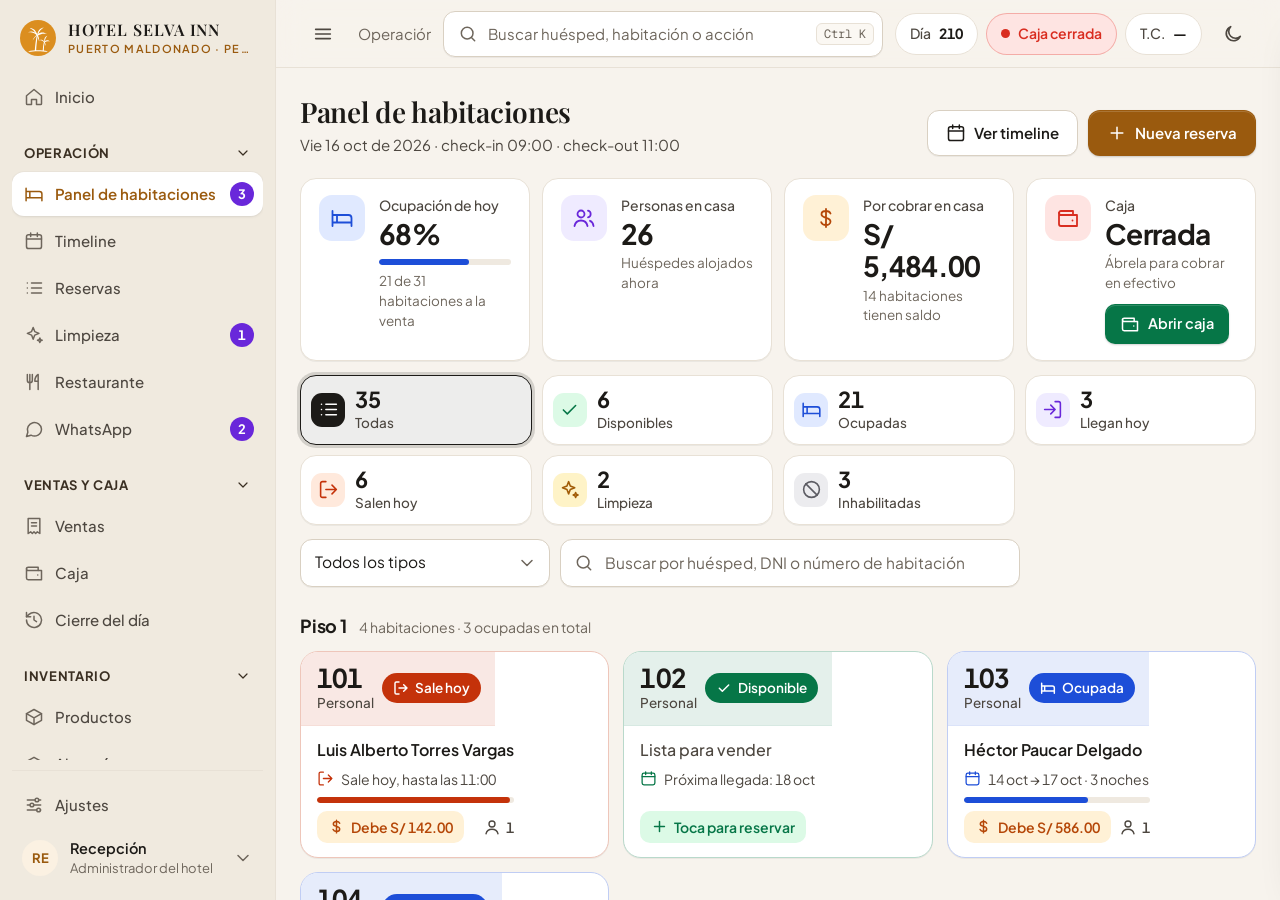
==== commit 1137832a: "Marca del Hotel Selva Inn: logo, nombre, colores y letras de su web - Sin 'Nooki' en el sistema del " ====
--- a/app/vista-previa/index.html
+++ b/app/vista-previa/index.html
@@ -1,14 +1,15 @@
 <!doctype html>
 <html lang="es">
 <head>
-<!-- COPIA GENERADA de prototipo/Nooki-Hotel-prototipo.html (vista previa con datos de ejemplo). No editar aquí: editar el prototipo y volver a copiar. -->
+<!-- COPIA GENERADA de prototipo/Nooki-Hotel-prototipo.html con la marca del hotel (vista previa con datos de ejemplo). No editar aquí: editar el prototipo y correr pruebas/copiar_vista_previa.py. -->
 <meta name="robots" content="noindex, nofollow">
+<link rel="icon" href="/logo.svg" type="image/svg+xml">
 <meta charset="utf-8">
 <meta name="viewport" content="width=device-width,initial-scale=1,viewport-fit=cover">
-<title>Vista previa · Nooki Hotel</title>
+<title>Vista previa · Hotel Selva Inn</title>
 <link rel="preconnect" href="https://fonts.googleapis.com">
 <link rel="preconnect" href="https://fonts.gstatic.com" crossorigin>
-<link rel="stylesheet" href="https://fonts.googleapis.com/css2?family=Geist:wght@400;500;600;700&family=Geist+Mono:wght@400;500&display=swap">
+<link rel="stylesheet" href="https://fonts.googleapis.com/css2?family=Playfair+Display:wght@500;600;700&family=Plus+Jakarta+Sans:wght@400;500;600;700&family=Geist+Mono:wght@400;500&display=swap">
 <style>
 /* Layout: app shell táctil — menú lateral claro, barra superior fija; tarjetas teñidas por estado; todo control mide 44–52 px para tocarse con el dedo. */
 :root{
@@ -1181,6 +1182,20 @@
 .hb-main:hover{background:var(--hover)}.hb-main b{font-size:16px}.hb-main small{color:var(--text-3);font-size:13px;white-space:nowrap;overflow:hidden;text-overflow:ellipsis}
 </style>
 <style>body{margin:0}[hidden]{display:none!important}</style>
+<style id="marca-hotel">
+:root{--bg:#f7f3ed;--side:#f0eadf;--surface-2:#fbf8f3;--sunken:#efe9e0;--border:#e8e1d6;--border-2:#d9d0c2;
+--text:#1c1a17;--text-2:#4d4740;--text-3:#6e665c;--grp-h:#3a2f22;
+--primary:#9a5a0e;--primary-h:#7a4a10;--on-primary:#ffffff;
+--accent:#9a5a0e;--accent-soft:#fbf1e2;--on-accent:#ffffff;--focus:rgba(219,142,31,.35);
+--sans:"Plus Jakarta Sans",ui-sans-serif,system-ui,-apple-system,"Segoe UI",sans-serif}
+:root[data-ui="dark"]{--bg:#12100d;--side:#16130f;--surface:#1b1814;--surface-2:#211d18;--sunken:#0f0d0b;
+--border:#2e2923;--border-2:#3d362e;--text:#f1ece4;--text-2:#c2b8aa;--text-3:#9b9083;--grp-h:#eadfce;
+--primary:#e9a94a;--primary-h:#f0b65c;--on-primary:#141210;
+--accent:#e9a94a;--accent-soft:#2c2112;--on-accent:#141210;--focus:rgba(233,169,74,.35)}
+h1{font-family:"Playfair Display",Georgia,serif;font-weight:600;letter-spacing:-.01em}
+.brand b,.lock-brand b{font-family:"Playfair Display",Georgia,serif;font-weight:600;text-transform:uppercase;letter-spacing:.06em}
+.brand small{color:var(--accent);text-transform:uppercase;letter-spacing:.12em;font-size:11px;font-weight:600}
+</style>
 </head>
 <body>
 
@@ -1233,8 +1248,8 @@
 <div class="app">
   <aside class="side" id="side" aria-label="Menú principal">
     <div class="brand">
-      <svg viewBox="0 0 512 512" aria-hidden="true"><rect width="512" height="512" rx="116" fill="#2448C7"/><path d="M168 364 V236 a88 88 0 0 1 176 0 V364" fill="none" stroke="#FFFFFF" stroke-width="60" stroke-linecap="round" stroke-linejoin="round"/><circle cx="282" cy="300" r="19" fill="#F5A524"/></svg>
-      <div><b>Nooki Hotel</b><small>Selva Inn · Puerto Maldonado</small></div>
+      <svg xmlns="http://www.w3.org/2000/svg" viewBox="0 0 100 100" aria-hidden="true"> <circle cx="50" cy="50" r="50" fill="#DB8E1F"/> <g fill="#FFFFFF"> <path d="M41 86 C42 72 43.5 58 46.8 41 L49.6 41.6 C46.8 58.4 45.4 72.4 44.8 86 Z"/> <path d="M48 40 C40 31 30 30 22 35 C31 33 39 35 46 42 Z"/> <path d="M48 40 C44 28 36 22 27 22 C35 26 41 31 45.5 41 Z"/> <path d="M48 40 C50 29 57 22 66 21 C58 26 53 32 50 41 Z"/> <path d="M48 40 C57 33 67 33 75 39 C66 37 58 38 50.5 43 Z"/> <path d="M48 40 C52 45 54 52 53 59 C51 52 49 47 46.5 43 Z"/> <path d="M48 40 C42 44 37 50 35 57 C39 51 43 46 48.5 42.5 Z"/> <path d="M63 86 C63.5 77 64.5 69 66.6 60 L68.8 60.4 C67 69.4 66.2 77.4 66 86 Z"/> <path d="M67.6 59.4 C63 54 57 53.5 52 56.5 C57.5 55.5 62 56.5 66.4 61 Z"/> <path d="M67.6 59.4 C66 52 70 46 76 44 C72 48 70 53 68.8 60.6 Z"/> <path d="M67.6 59.4 C73 55 79 55.5 83 59.5 C78 58 73 58.5 69 61.8 Z"/> <path d="M67.6 59.4 C70.5 63 71.6 67.5 70.8 72 C69.6 67.6 68.4 64.6 66.6 62 Z"/> <path d="M24 86.5 C38 83.5 62 83.5 76 86.5 L76 88.5 C62 86 38 86 24 88.5 Z"/> </g> </svg>
+      <div><b>Hotel Selva Inn</b><small>Puerto Maldonado · Perú</small></div>
     </div>
     <nav class="nav" id="nav"></nav>
     <div class="side-f">
@@ -1502,7 +1517,7 @@
   var lb=$('[data-bd="limpieza"]');if(lb&&typeof HK!=='undefined'){var ln=hkPending();lb.textContent=ln?String(ln):'';lb.title=ln?plural(ln,'habitación por limpiar o revisar','habitaciones por limpiar o revisar'):'';}
   var L=LABEL[state.view]||['','Panel de habitaciones'];
   $('#crumbs').innerHTML=(L[0]?'<span class="cg">'+esc(L[0])+'</span><span class="cg">'+ic('chevron-right')+'</span>':'')+'<b>'+esc(L[1])+'</b>';
-  document.title='Nooki Hotel';
+  document.title='Vista previa · Hotel Selva Inn';
 }
 function go(k){closeSide();if(location.hash==='#'+k){render();return;}location.hash=k;}
 window.addEventListener('hashchange',function(){var k=location.hash.slice(1)||'panel';if(k==='nueva'&&!state.form)state.form=newForm();state.view=k;render();});
@@ -2062,7 +2077,7 @@
       $('#ccGo',w).onclick=go2;inp.addEventListener('keydown',function(e){if(e.key==='Enter')go2();});}});
 }
 /* ---------- configuración del hotel ---------- */
-var CFG={name:'Selva Inn',legal:'',ruc:'',addr:'Puerto Maldonado · Madre de Dios',phone:'',mail:'',sol:'',env:'Producción',igv:10.5,ci:'09:00',co:'11:00',maxco:'11:30',retoque:30,early:'06:00',earlyPct:50,late:'14:00',latePct:50,aviso:15};
+var CFG={name:'Hotel Selva Inn',legal:'',ruc:'',addr:'Jr. 28 de Julio 541, Puerto Maldonado',phone:'+51 946 895 818',mail:'info@hotelselvainn.com',sol:'',env:'Producción',igv:10.5,ci:'09:00',co:'11:00',maxco:'11:30',retoque:30,early:'06:00',earlyPct:50,late:'14:00',latePct:50,aviso:15};
 function keepRender(id){var el=document.getElementById(id),pos=el?el.selectionStart:0;render({soft:true});var n=document.getElementById(id);if(n){n.focus({preventScroll:true});try{n.setSelectionRange(pos,pos);}catch(e){}}}
 function newCliModal(){var pf=personFields();openModal({title:'Nuevo cliente',body:pf.html,foot:'<button class="btn" data-close>Cancelar</button><button class="btn btn-primary" id="pfGo">Guardar cliente</button>',onMount:function(w){$('#pfGo',w).onclick=function(){var g=pf.read(w);if(!g)return;if(cliData().some(function(c){return c.g.doc===g.doc;})){var e=$('#pfErr',w);e.textContent='Ya existe un cliente con ese documento.';e.hidden=false;return;}CLI_EXTRA.push(g);closeModal(true);toast('Cliente registrado: '+short(g.name),{icon:'user'});render({soft:true});};}});}
 /* ---------- utilidades de listas, interruptores y gráficos ---------- */
@@ -2539,7 +2554,7 @@
 function lockHTML(){
   if(LOCK.step==='who'){
     var list=EMP.filter(function(e){return e.on;});
-    return '<div class="lock-brand"><svg viewBox="0 0 512 512" aria-hidden="true"><rect width="512" height="512" rx="116" fill="#2448C7"/><path d="M168 364 V236 a88 88 0 0 1 176 0 V364" fill="none" stroke="#FFFFFF" stroke-width="60" stroke-linecap="round" stroke-linejoin="round"/><circle cx="282" cy="300" r="19" fill="#F5A524"/></svg><div><b>Nooki Hotel</b><small>'+esc(CFG.name)+' · '+cap(fmtDL(TODAY))+'</small></div></div>'+
+    return '<div class="lock-brand"><svg xmlns="http://www.w3.org/2000/svg" viewBox="0 0 100 100" aria-hidden="true"> <circle cx="50" cy="50" r="50" fill="#DB8E1F"/> <g fill="#FFFFFF"> <path d="M41 86 C42 72 43.5 58 46.8 41 L49.6 41.6 C46.8 58.4 45.4 72.4 44.8 86 Z"/> <path d="M48 40 C40 31 30 30 22 35 C31 33 39 35 46 42 Z"/> <path d="M48 40 C44 28 36 22 27 22 C35 26 41 31 45.5 41 Z"/> <path d="M48 40 C50 29 57 22 66 21 C58 26 53 32 50 41 Z"/> <path d="M48 40 C57 33 67 33 75 39 C66 37 58 38 50.5 43 Z"/> <path d="M48 40 C52 45 54 52 53 59 C51 52 49 47 46.5 43 Z"/> <path d="M48 40 C42 44 37 50 35 57 C39 51 43 46 48.5 42.5 Z"/> <path d="M63 86 C63.5 77 64.5 69 66.6 60 L68.8 60.4 C67 69.4 66.2 77.4 66 86 Z"/> <path d="M67.6 59.4 C63 54 57 53.5 52 56.5 C57.5 55.5 62 56.5 66.4 61 Z"/> <path d="M67.6 59.4 C66 52 70 46 76 44 C72 48 70 53 68.8 60.6 Z"/> <path d="M67.6 59.4 C73 55 79 55.5 83 59.5 C78 58 73 58.5 69 61.8 Z"/> <path d="M67.6 59.4 C70.5 63 71.6 67.5 70.8 72 C69.6 67.6 68.4 64.6 66.6 62 Z"/> <path d="M24 86.5 C38 83.5 62 83.5 76 86.5 L76 88.5 C62 86 38 86 24 88.5 Z"/> </g> </svg><div><b>Hotel Selva Inn</b><small>'+cap(fmtDL(TODAY))+'</small></div></div>'+
     '<h2 class="lock-t">¿Quién eres?</h2><p class="lock-s">Toca tu nombre para entrar</p>'+
     '<div class="lock-users">'+list.map(function(e){return '<button type="button" class="lu" data-lu="'+EMP.indexOf(e)+'"><span class="av lg c'+(EMP.indexOf(e)%6)+'">'+ini(e.name)+'</span><b>'+esc(e.name)+'</b><small>'+esc(e.cargo)+'</small></button>';}).join('')+'</div>';
   }
@@ -2557,7 +2572,7 @@
 function showLock(){
   closeDrawer&&state.dw&&closeDrawer();closeModal(true);closePop(true);
   LOCK={step:'who',u:null,pin:''};
-  var el=$('#lock');if(!el){el=document.createElement('div');el.id='lock';el.className='lock';el.setAttribute('role','dialog');el.setAttribute('aria-modal','true');el.setAttribute('aria-label','Ingresar a Nooki Hotel');document.body.appendChild(el);
+  var el=$('#lock');if(!el){el=document.createElement('div');el.id='lock';el.className='lock';el.setAttribute('role','dialog');el.setAttribute('aria-modal','true');el.setAttribute('aria-label','Ingresar a Hotel Selva Inn');document.body.appendChild(el);
     el.addEventListener('click',function(e){
       var b=e.target.closest('[data-lu]');if(b){LOCK.step='pin';LOCK.u=+b.dataset.lu;LOCK.pin='';drawLock();return;}
       if(e.target.closest('[data-lk="back"]')){LOCK.step='who';LOCK.pin='';drawLock();return;}
@@ -2960,7 +2975,7 @@
 
 /* ================= v7: facturación electrónica con Nooki (api.nooki.pe) ================= */
 /* Prototipo: la conexión con Nooki está simulada. En la versión real, el servidor
-   local de Nooki Hotel guarda la llave de API y llama a api.nooki.pe con el módulo
+   local del sistema guarda la llave de API y llama a api.nooki.pe con el módulo
    nooki.mjs; SUNAT responde por webhooks a la nube y se sincroniza a la PC. */
 CFG.amazonia=false;CFG.adel='cobro';CFG.autoPrint=true;
 var NOOKI={online:true,lastOk:'',api:'api.nooki.pe',portal:'portal.nooki.pe'};
@@ -3506,13 +3521,13 @@
     '<sheetFormatPr defaultRowHeight="16.5"/><cols>'+w.map(function(x,i){return '<col min="'+(i+1)+'" max="'+(i+1)+'" width="'+x+'" customWidth="1"/>';}).join('')+'</cols>'+
     '<sheetData>'+rows.join('')+'</sheetData>'+(s.rows.length?'<autoFilter ref="A'+H+':'+last+end+'"/>':'')+
     '<printOptions horizontalCentered="1"/><pageMargins left="0.4" right="0.4" top="0.5" bottom="0.5" header="0.3" footer="0.3"/><pageSetup paperSize="9" orientation="'+(n>6?'landscape':'portrait')+'" fitToWidth="1" fitToHeight="0"/>'+
-    '<headerFooter><oddFooter>&amp;L'+xe(CFG.name)+' · Nooki Hotel&amp;RPágina &amp;P de &amp;N</oddFooter></headerFooter></worksheet>';
+    '<headerFooter><oddFooter>&amp;L'+xe(CFG.name)+'&amp;RPágina &amp;P de &amp;N</oddFooter></headerFooter></worksheet>';
 }
 function xlsxBlob(sheets){
   var names=[];sheets.forEach(function(s){var b=s.name.replace(/[\[\]:*?\/\\]/g,'').slice(0,31),x=b,i=2;while(names.indexOf(x)>-1)x=b.slice(0,28)+' '+(i++);names.push(x);});
   var files=[['[Content_Types].xml','<?xml version="1.0" encoding="UTF-8" standalone="yes"?><Types xmlns="http://schemas.openxmlformats.org/package/2006/content-types"><Default Extension="rels" ContentType="application/vnd.openxmlformats-package.relationships+xml"/><Default Extension="xml" ContentType="application/xml"/><Override PartName="/xl/workbook.xml" ContentType="application/vnd.openxmlformats-officedocument.spreadsheetml.sheet.main+xml"/><Override PartName="/xl/styles.xml" ContentType="application/vnd.openxmlformats-officedocument.spreadsheetml.styles+xml"/>'+sheets.map(function(s,i){return '<Override PartName="/xl/worksheets/sheet'+(i+1)+'.xml" ContentType="application/vnd.openxmlformats-officedocument.spreadsheetml.worksheet+xml"/>';}).join('')+'<Override PartName="/docProps/core.xml" ContentType="application/vnd.openxmlformats-package.core-properties+xml"/></Types>'],
     ['_rels/.rels','<?xml version="1.0" encoding="UTF-8" standalone="yes"?><Relationships xmlns="http://schemas.openxmlformats.org/package/2006/relationships"><Relationship Id="rId1" Type="http://schemas.openxmlformats.org/officeDocument/2006/relationships/officeDocument" Target="xl/workbook.xml"/><Relationship Id="rId2" Type="http://schemas.openxmlformats.org/package/2006/relationships/metadata/core-properties" Target="docProps/core.xml"/></Relationships>'],
-    ['docProps/core.xml','<?xml version="1.0" encoding="UTF-8" standalone="yes"?><cp:coreProperties xmlns:cp="http://schemas.openxmlformats.org/package/2006/metadata/core-properties" xmlns:dc="http://purl.org/dc/elements/1.1/" xmlns:dcterms="http://purl.org/dc/terms/" xmlns:xsi="http://www.w3.org/2001/XMLSchema-instance"><dc:title>'+xe(CFG.name+' · Reportes')+'</dc:title><dc:creator>Nooki Hotel</dc:creator><dcterms:created xsi:type="dcterms:W3CDTF">'+new Date().toISOString().slice(0,19)+'Z</dcterms:created></cp:coreProperties>'],
+    ['docProps/core.xml','<?xml version="1.0" encoding="UTF-8" standalone="yes"?><cp:coreProperties xmlns:cp="http://schemas.openxmlformats.org/package/2006/metadata/core-properties" xmlns:dc="http://purl.org/dc/elements/1.1/" xmlns:dcterms="http://purl.org/dc/terms/" xmlns:xsi="http://www.w3.org/2001/XMLSchema-instance"><dc:title>'+xe(CFG.name+' · Reportes')+'</dc:title><dc:creator>Hotel Selva Inn</dc:creator><dcterms:created xsi:type="dcterms:W3CDTF">'+new Date().toISOString().slice(0,19)+'Z</dcterms:created></cp:coreProperties>'],
     ['xl/workbook.xml','<?xml version="1.0" encoding="UTF-8" standalone="yes"?><workbook xmlns="http://schemas.openxmlformats.org/spreadsheetml/2006/main" xmlns:r="http://schemas.openxmlformats.org/officeDocument/2006/relationships"><bookViews><workbookView/></bookViews><sheets>'+names.map(function(n,i){return '<sheet name="'+xe(n)+'" sheetId="'+(i+1)+'" r:id="rId'+(i+1)+'"/>';}).join('')+'</sheets><definedNames>'+sheets.map(function(s,i){if(!s.rows.length)return '';var q="'"+names[i].replace(/'/g,"''")+"'";return '<definedName name="_xlnm._FilterDatabase" localSheetId="'+i+'" hidden="1">'+xe(q)+'!$A$5:$'+colL(s.c.length-1)+'$'+(5+s.rows.length)+'</definedName><definedName name="_xlnm.Print_Titles" localSheetId="'+i+'">'+xe(q)+'!$5:$5</definedName>';}).join('')+'</definedNames><calcPr calcId="191029" fullCalcOnLoad="1"/></workbook>'],
     ['xl/_rels/workbook.xml.rels','<?xml version="1.0" encoding="UTF-8" standalone="yes"?><Relationships xmlns="http://schemas.openxmlformats.org/package/2006/relationships">'+sheets.map(function(s,i){return '<Relationship Id="rId'+(i+1)+'" Type="http://schemas.openxmlformats.org/officeDocument/2006/relationships/worksheet" Target="worksheets/sheet'+(i+1)+'.xml"/>';}).join('')+'<Relationship Id="rId'+(sheets.length+1)+'" Type="http://schemas.openxmlformats.org/officeDocument/2006/relationships/styles" Target="styles.xml"/></Relationships>'],
     ['xl/styles.xml',xlStyles()]];
@@ -3520,7 +3535,7 @@
   return zipBlob(files,'application/vnd.openxmlformats-officedocument.spreadsheetml.sheet');
 }
 function repSheet(k){var x=REPS.find(function(r){return r[0]===k;}),d=repData(k),ft=repFiltTxt(k);
-  return {name:x[1],title:CFG.name+' · '+x[1],sub:'Período: '+repPerTxt(k)+(ft?' · '+ft:''),sub2:(CFG.legal?CFG.legal+' · ':'')+(CFG.ruc?'RUC '+CFG.ruc+' · ':'')+'Generado el '+fullD(TODAY)+' a las '+nowHM()+' con Nooki Hotel',c:d.c,rows:d.rows,nota:d.nota};}
+  return {name:x[1],title:CFG.name+' · '+x[1],sub:'Período: '+repPerTxt(k)+(ft?' · '+ft:''),sub2:(CFG.legal?CFG.legal+' · ':'')+(CFG.ruc?'RUC '+CFG.ruc+' · ':'')+'Generado el '+fullD(TODAY)+' a las '+nowHM(),c:d.c,rows:d.rows,nota:d.nota};}
 var LAST_XLSX=null;
 function bajar(blob,name){LAST_XLSX={name:name,blob:blob};var a=document.createElement('a');a.href=URL.createObjectURL(blob);a.download=name;document.body.appendChild(a);a.click();setTimeout(function(){URL.revokeObjectURL(a.href);a.remove();},1500);}
 function slug(s){return s.normalize('NFD').replace(/[̀-ͯ]/g,'').replace(/[^A-Za-z0-9]+/g,'-').replace(/^-|-$/g,'');}
